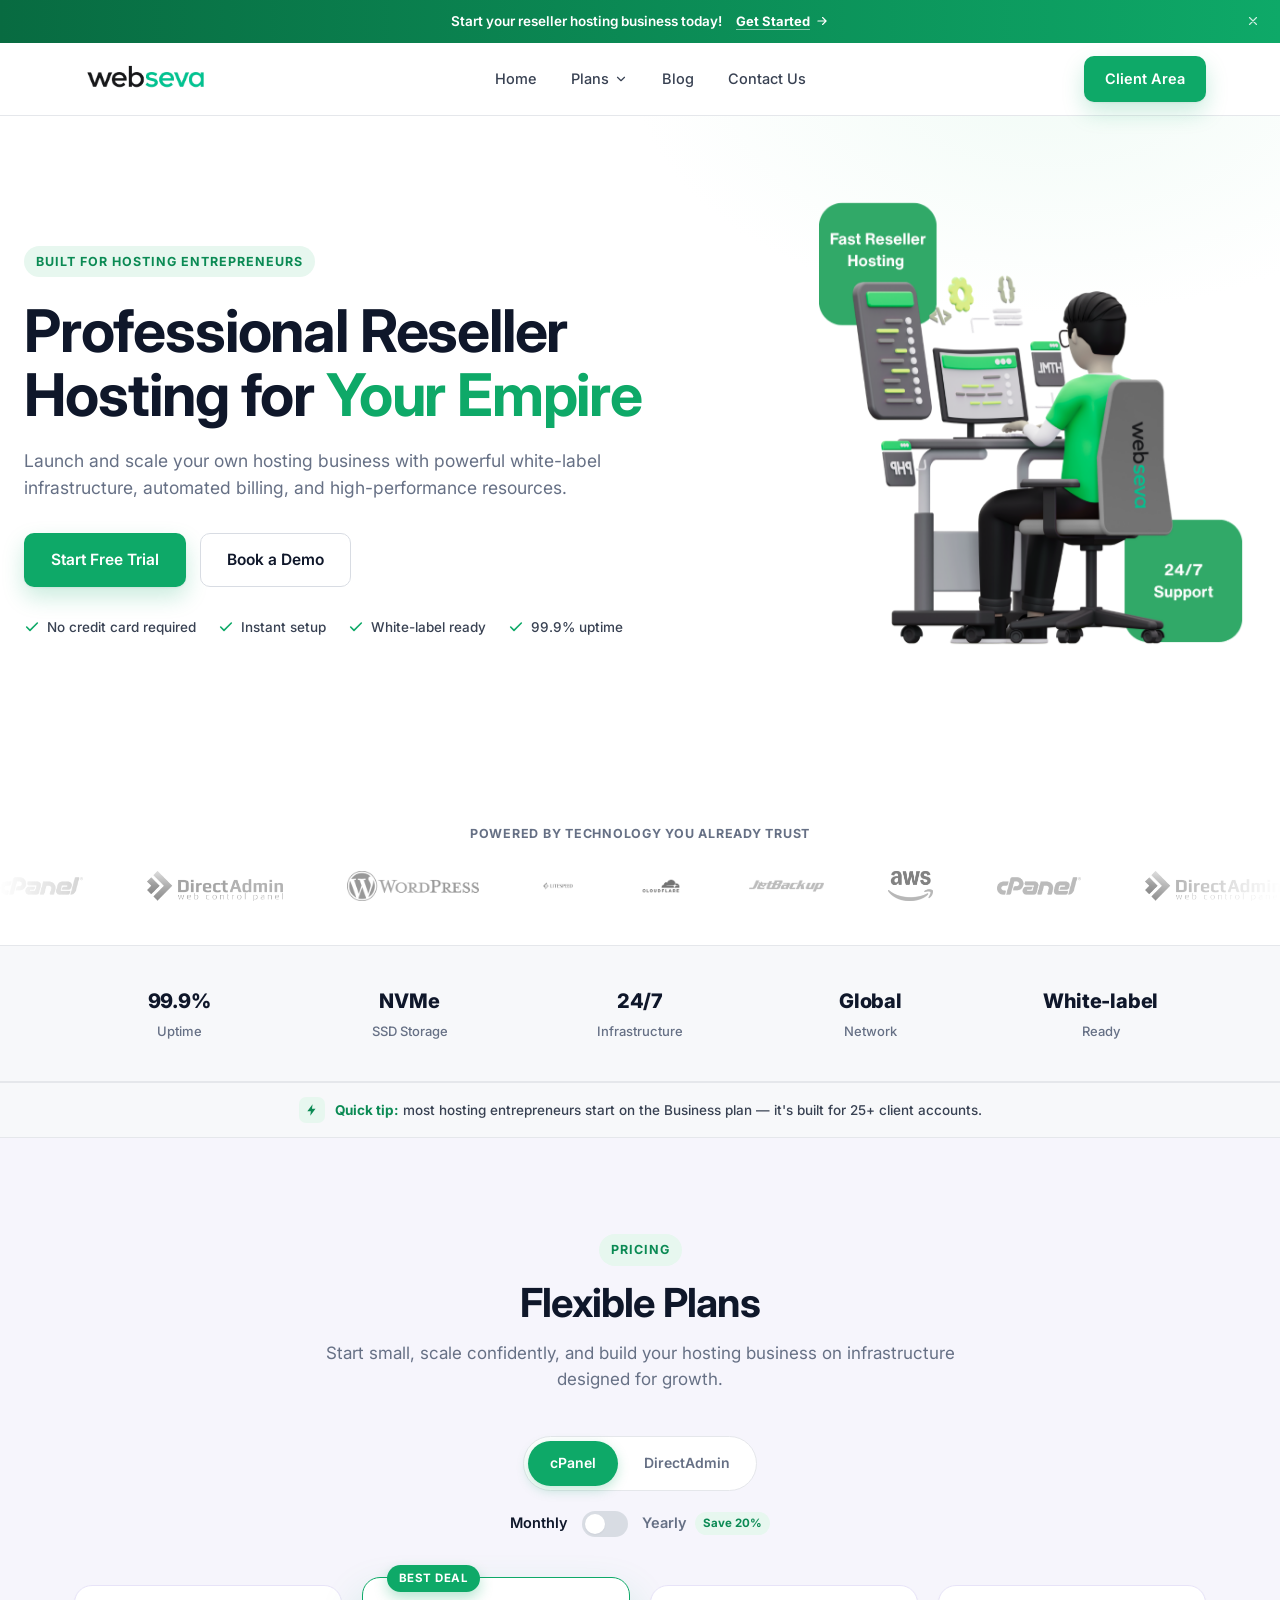
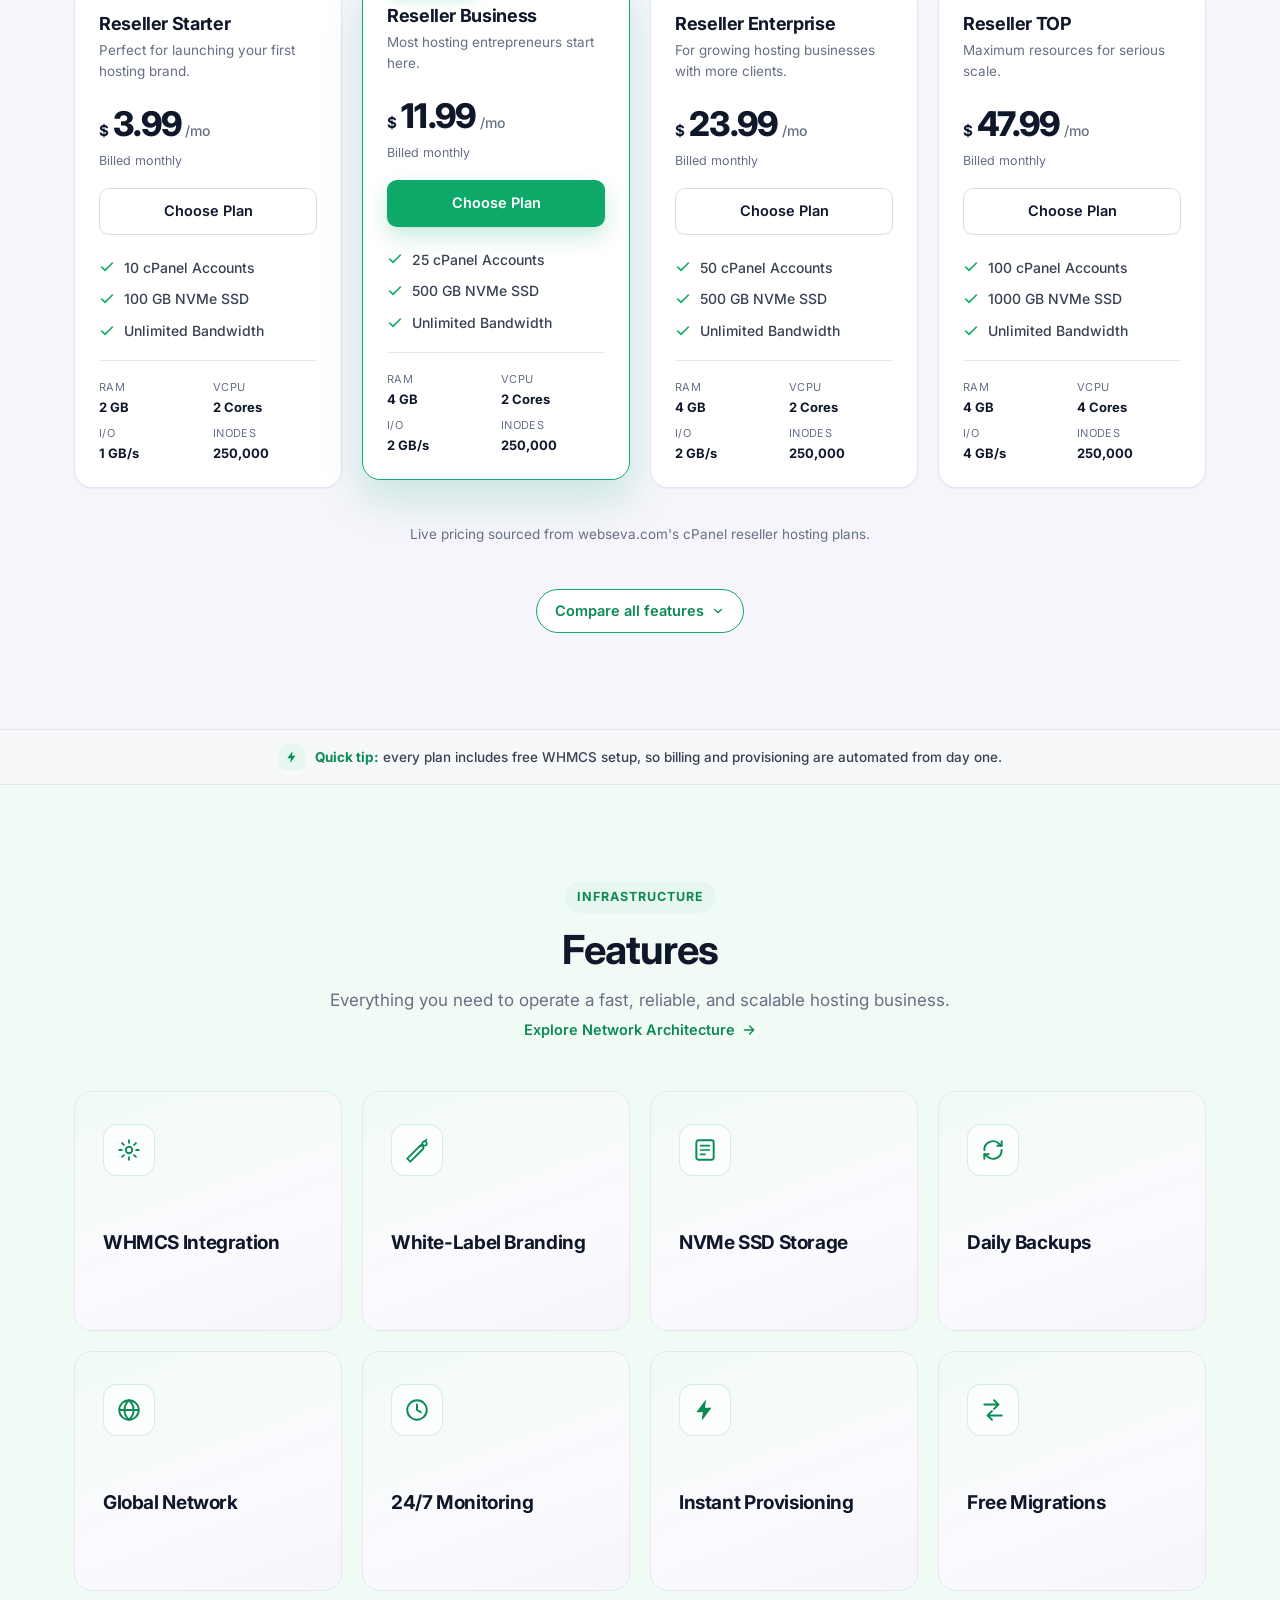
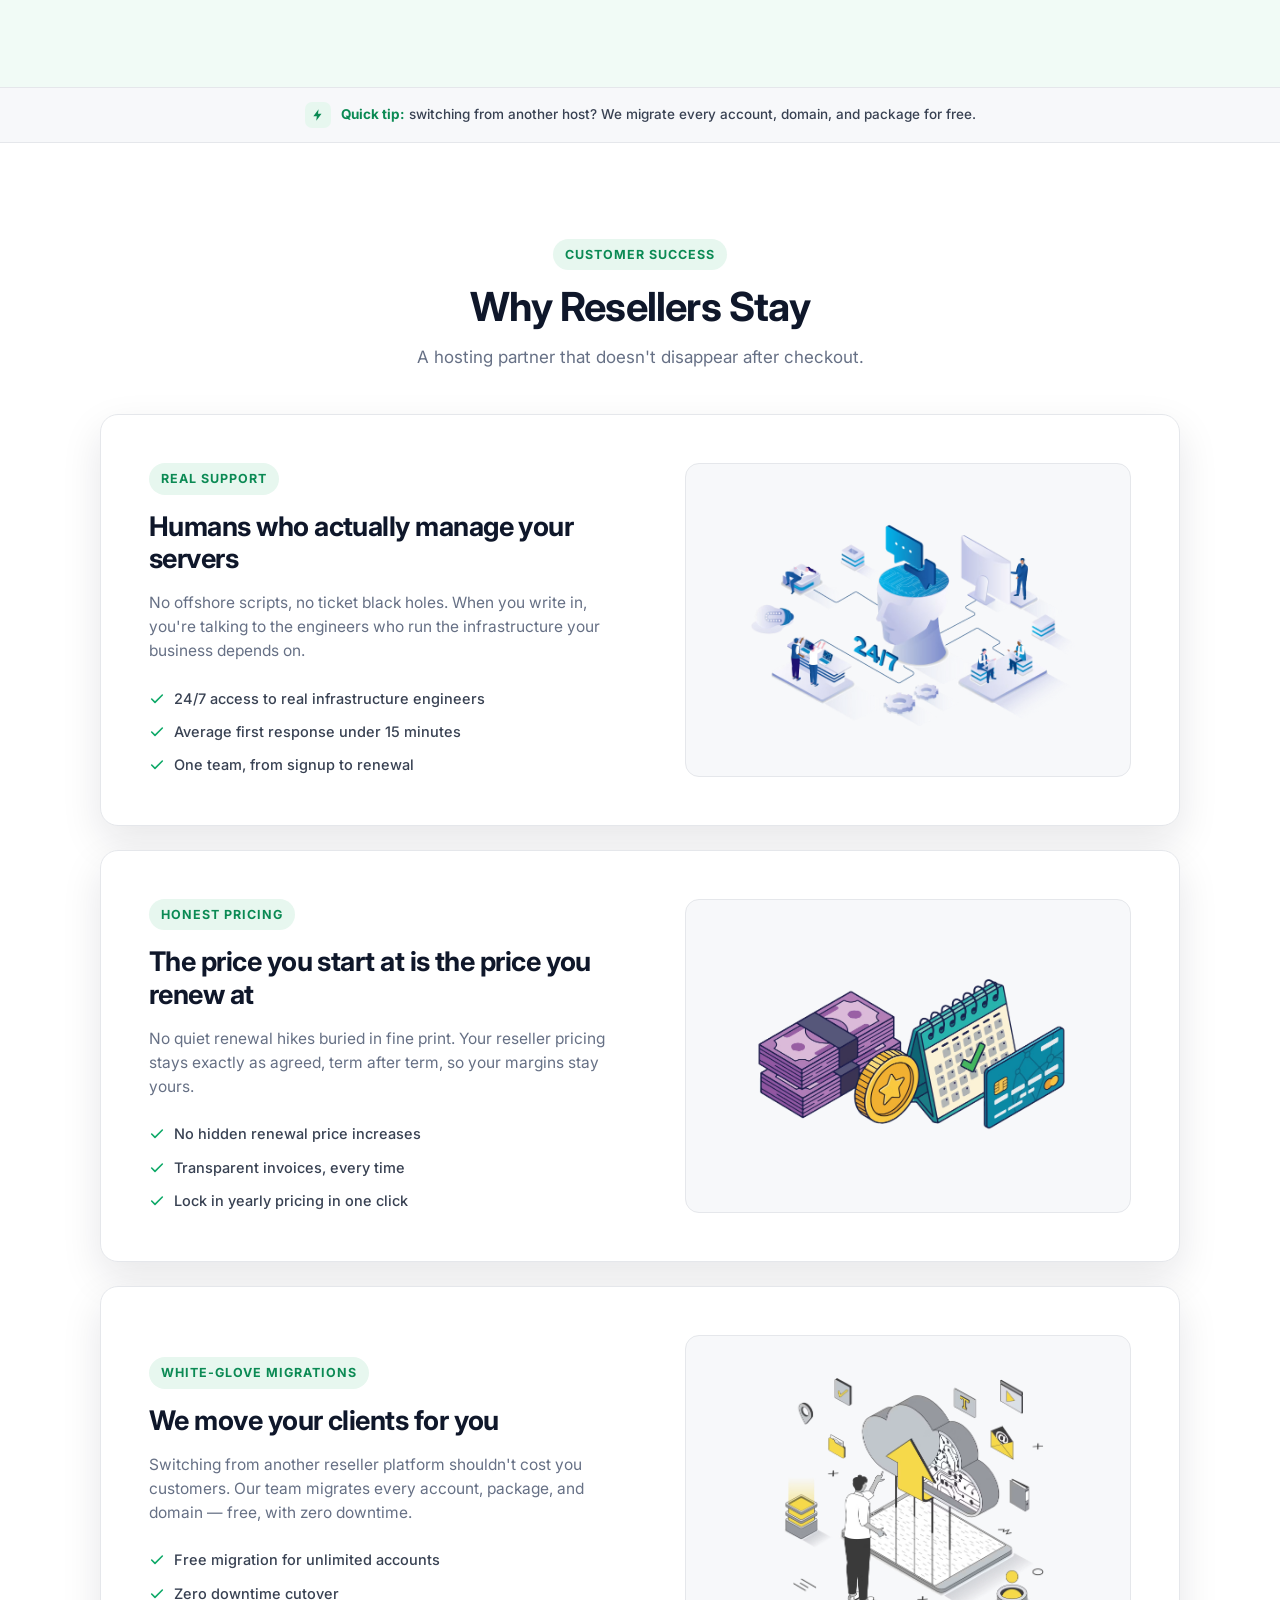
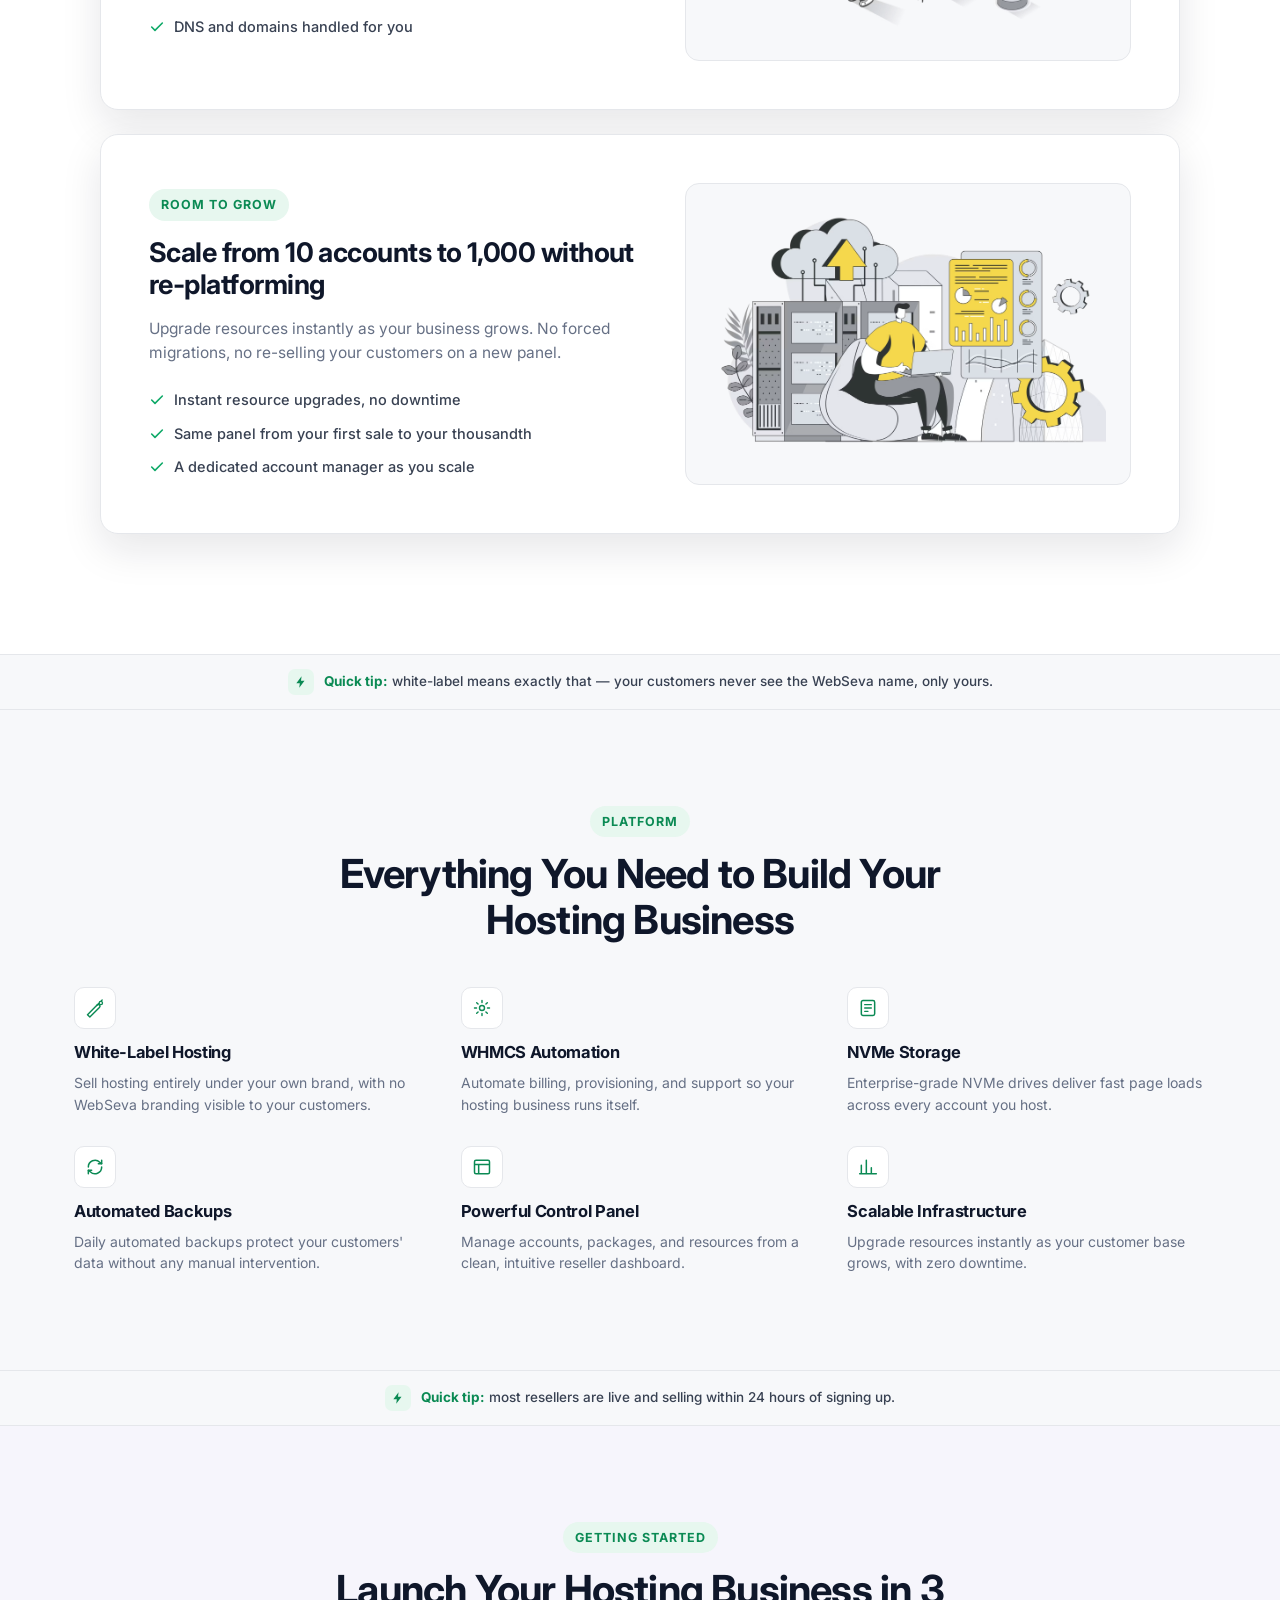
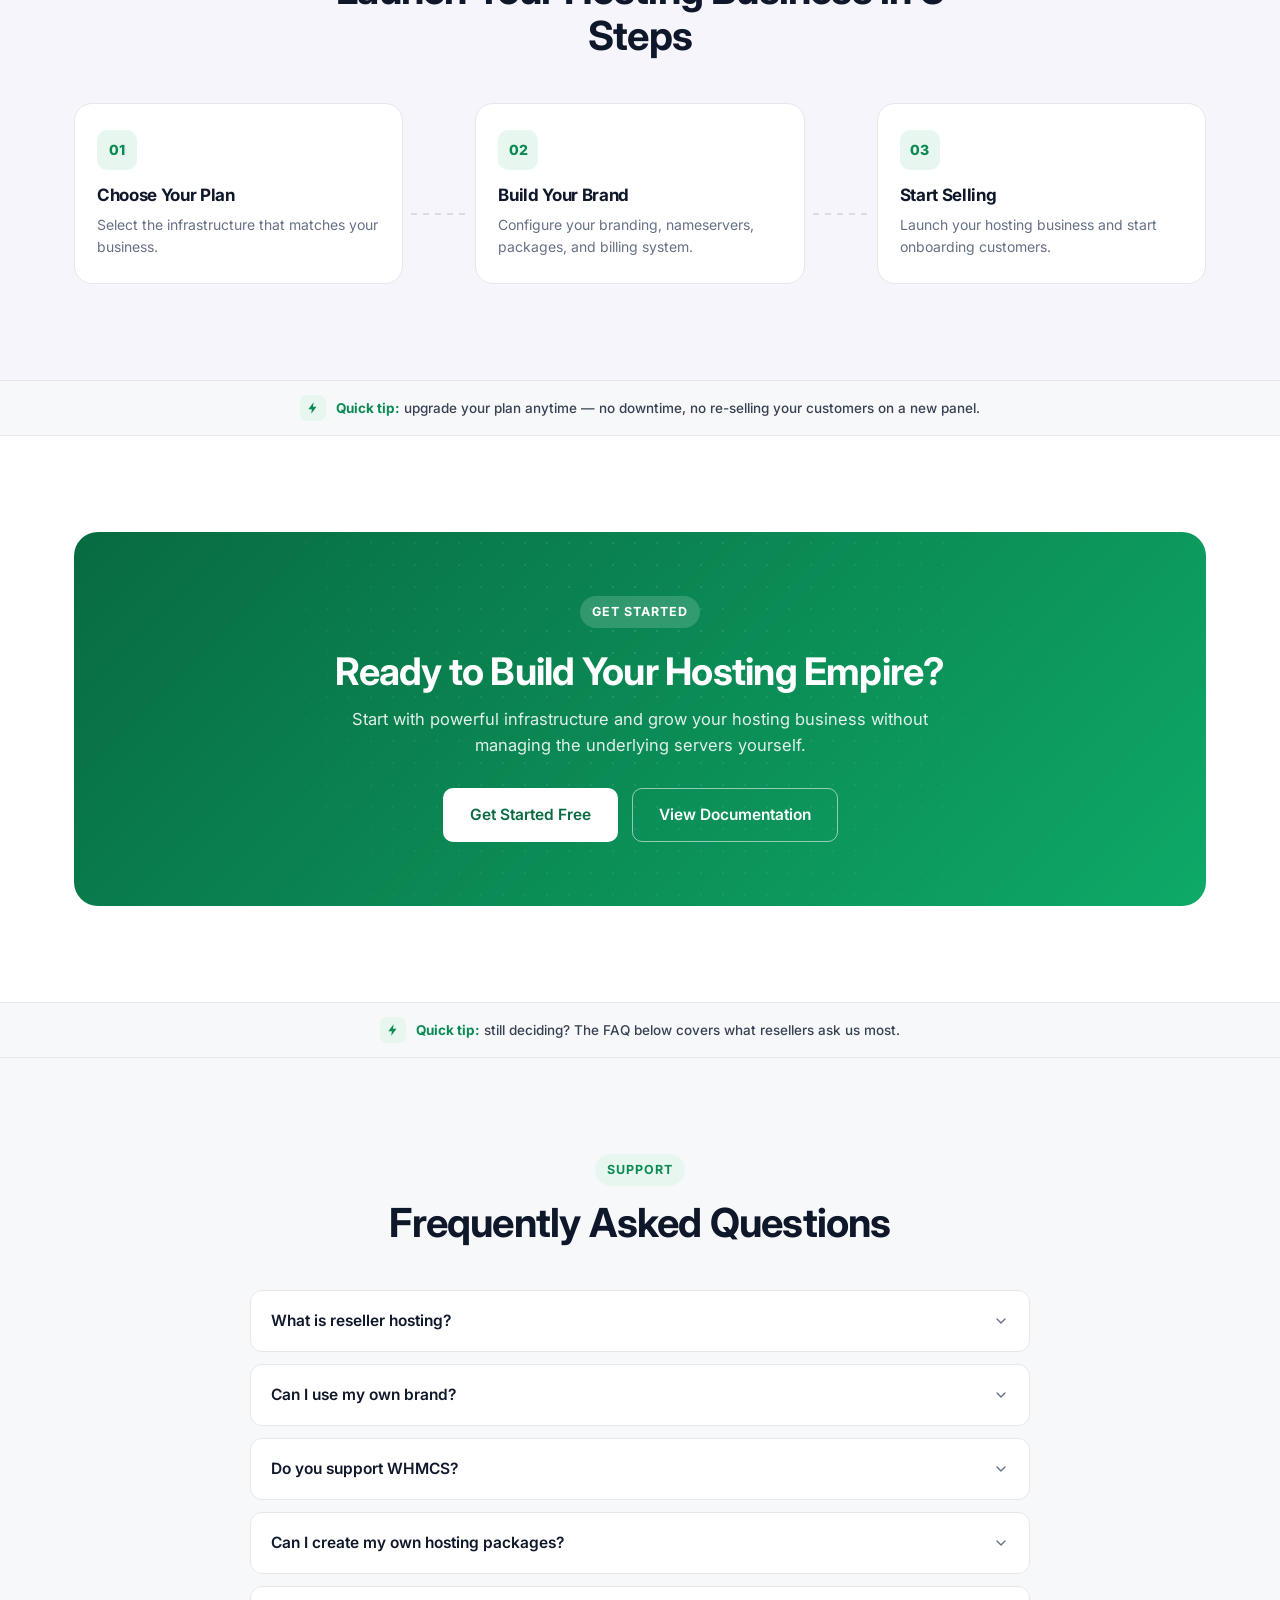
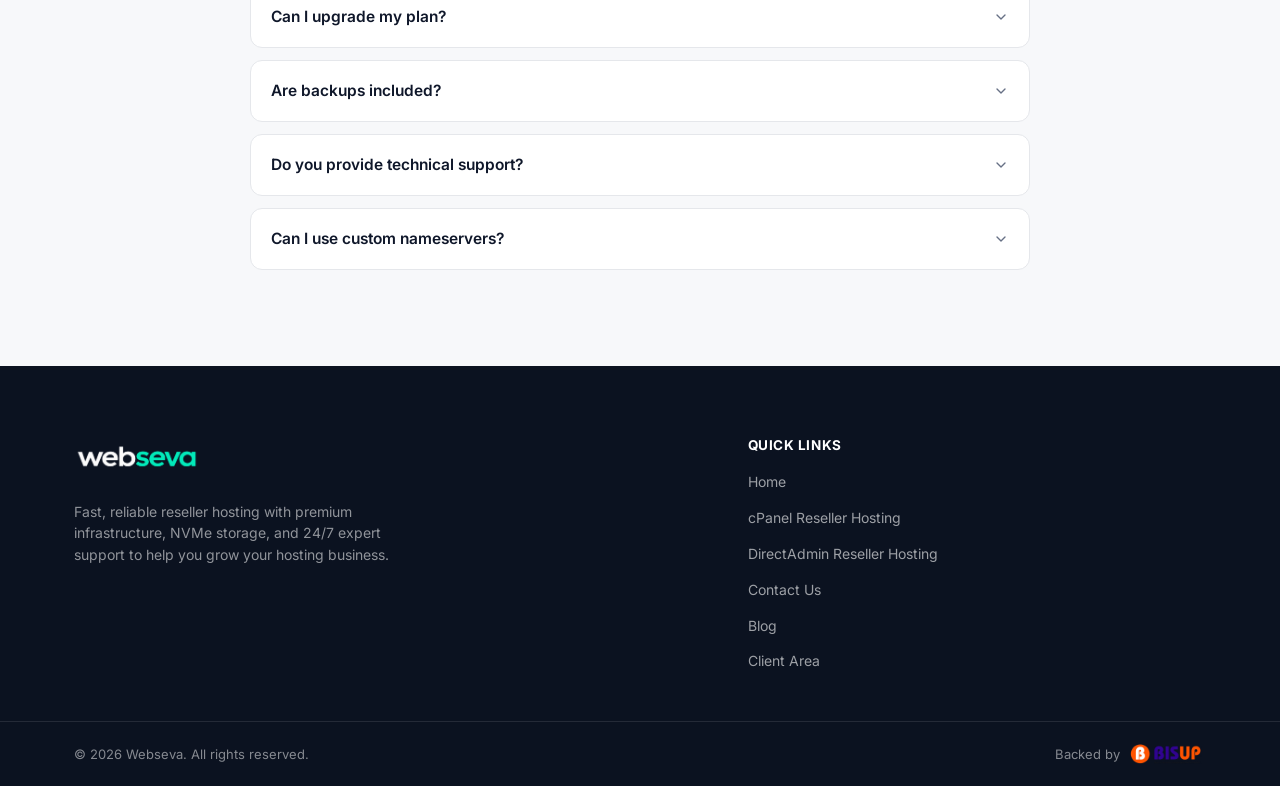
==== index.html @ aa7dc8b9 "changed footer logo" ====
<!DOCTYPE html>
<html lang="en">
<head>
<meta charset="UTF-8">
<meta name="viewport" content="width=device-width, initial-scale=1.0">
<title>WebSeva — Premium Reseller Hosting Infrastructure | White-Label &amp; WHMCS Ready</title>
<meta name="description" content="WebSeva is the infrastructure behind your hosting business. Launch white-label reseller hosting with NVMe SSD storage, WHMCS automation, cPanel accounts, and 99.9% uptime.">
<meta name="keywords" content="reseller hosting, white label reseller hosting, WHMCS reseller hosting, cPanel reseller hosting, hosting business, reseller hosting infrastructure">
<meta name="robots" content="index, follow">
<meta name="theme-color" content="#0EA968">

<!-- Open Graph -->
<meta property="og:type" content="website">
<meta property="og:site_name" content="WebSeva">
<meta property="og:title" content="WebSeva — Premium Reseller Hosting Infrastructure">
<meta property="og:description" content="Launch and scale your own hosting business with white-label infrastructure, WHMCS automation, and NVMe-powered resources.">
<meta property="og:url" content="https://webseva.com/">
<meta property="og:image" content="https://webseva.com/img/hero.png">

<link rel="icon" type="image/x-icon" href="img/favicon/favicon.ico">
<link rel="icon" type="image/png" sizes="32x32" href="img/favicon/favicon-32x32.png">
<link rel="icon" type="image/png" sizes="16x16" href="img/favicon/favicon-16x16.png">
<link rel="apple-touch-icon" href="img/favicon/apple-touch-icon.png">
<link rel="manifest" href="img/favicon/site.webmanifest">
<link rel="canonical" href="https://webseva.com/">

<link rel="preconnect" href="https://fonts.googleapis.com">
<link rel="preconnect" href="https://fonts.gstatic.com" crossorigin>
<link href="https://fonts.googleapis.com/css2?family=Inter:wght@400;500;600;700;800&display=swap" rel="stylesheet">

<link rel="stylesheet" href="css/styles.css">

<script type="application/ld+json">
{
  "@context": "https://schema.org",
  "@type": "Organization",
  "name": "WebSeva",
  "description": "WebSeva provides white-label reseller hosting infrastructure with NVMe storage, WHMCS automation, and cPanel accounts for hosting entrepreneurs.",
  "url": "/",
  "sameAs": []
}
</script>
<script type="application/ld+json">
{
  "@context": "https://schema.org",
  "@type": "FAQPage",
  "mainEntity": [
    {"@type": "Question", "name": "What is reseller hosting?", "acceptedAnswer": {"@type": "Answer", "text": "Reseller hosting lets you purchase hosting resources in bulk from WebSeva and resell them under your own brand to your own clients, without owning or managing physical servers."}},
    {"@type": "Question", "name": "Can I use my own brand?", "acceptedAnswer": {"@type": "Answer", "text": "Yes. WebSeva is fully white-label — your customers only ever see your brand, your domain, your nameservers, and your support channels."}},
    {"@type": "Question", "name": "Do you support WHMCS?", "acceptedAnswer": {"@type": "Answer", "text": "Yes. WebSeva integrates natively with WHMCS for automated billing, provisioning, and customer account management."}},
    {"@type": "Question", "name": "Can I create my own hosting packages?", "acceptedAnswer": {"@type": "Answer", "text": "Absolutely. You can define your own hosting packages, pricing tiers, and resource limits within your allocated reseller resources."}},
    {"@type": "Question", "name": "Can I upgrade my plan?", "acceptedAnswer": {"@type": "Answer", "text": "Yes, you can upgrade your plan at any time as your hosting business grows, with resources scaled instantly and no downtime."}},
    {"@type": "Question", "name": "Are backups included?", "acceptedAnswer": {"@type": "Answer", "text": "Yes, automated daily backups are included on every reseller plan to help protect your customers' data."}},
    {"@type": "Question", "name": "Do you provide technical support?", "acceptedAnswer": {"@type": "Answer", "text": "Yes, our infrastructure team provides 24/7 technical support so you can focus on growing your hosting business."}},
    {"@type": "Question", "name": "Can I use custom nameservers?", "acceptedAnswer": {"@type": "Answer", "text": "Yes, you can configure fully branded custom nameservers, such as ns1.yourbrand.com, for a completely white-label experience."}}
  ]
}
</script>
</head>
<body>

<!-- ================= ICON SPRITE ================= -->
<svg xmlns="http://www.w3.org/2000/svg" style="display:none">
<symbol id="icon-check" viewBox="0 0 24 24"><path d="M20 6 9 17l-5-5" fill="none" stroke="currentColor" stroke-width="2.4" stroke-linecap="round" stroke-linejoin="round"/></symbol>
<symbol id="icon-menu" viewBox="0 0 24 24"><path d="M3 6h18M3 12h18M3 18h18" fill="none" stroke="currentColor" stroke-width="2" stroke-linecap="round"/></symbol>
<symbol id="icon-close" viewBox="0 0 24 24"><path d="M6 6l12 12M18 6 6 18" fill="none" stroke="currentColor" stroke-width="2" stroke-linecap="round"/></symbol>
<symbol id="icon-chevron-down" viewBox="0 0 24 24"><path d="m6 9 6 6 6-6" fill="none" stroke="currentColor" stroke-width="2" stroke-linecap="round" stroke-linejoin="round"/></symbol>
<symbol id="icon-arrow-right" viewBox="0 0 24 24"><path d="M5 12h14M13 6l6 6-6 6" fill="none" stroke="currentColor" stroke-width="2" stroke-linecap="round" stroke-linejoin="round"/></symbol>
<symbol id="icon-server" viewBox="0 0 24 24"><rect x="3" y="4" width="18" height="7" rx="1.6" fill="none" stroke="currentColor" stroke-width="1.8"/><rect x="3" y="13" width="18" height="7" rx="1.6" fill="none" stroke="currentColor" stroke-width="1.8"/><circle cx="7" cy="7.5" r="1" fill="currentColor"/><circle cx="7" cy="16.5" r="1" fill="currentColor"/></symbol>
<symbol id="icon-cpu" viewBox="0 0 24 24"><rect x="6" y="6" width="12" height="12" rx="1.6" fill="none" stroke="currentColor" stroke-width="1.8"/><rect x="9.5" y="9.5" width="5" height="5" fill="none" stroke="currentColor" stroke-width="1.6"/><path d="M9 2v3M15 2v3M9 19v3M15 19v3M2 9h3M2 15h3M19 9h3M19 15h3" stroke="currentColor" stroke-width="1.6" stroke-linecap="round"/></symbol>
<symbol id="icon-ram" viewBox="0 0 24 24"><rect x="3" y="8" width="18" height="8" rx="1.4" fill="none" stroke="currentColor" stroke-width="1.8"/><path d="M7 8V5M11 8V5M15 8V5M17 16v3M9 16v3M13 16v3" stroke="currentColor" stroke-width="1.6" stroke-linecap="round"/></symbol>
<symbol id="icon-nvme" viewBox="0 0 24 24"><rect x="4" y="3" width="16" height="18" rx="2" fill="none" stroke="currentColor" stroke-width="1.8"/><path d="M8 8h8M8 12h8M8 16h4" stroke="currentColor" stroke-width="1.6" stroke-linecap="round"/></symbol>
<symbol id="icon-bandwidth" viewBox="0 0 24 24"><path d="M3 12a9 9 0 0 1 18 0" fill="none" stroke="currentColor" stroke-width="1.8" stroke-linecap="round"/><path d="M12 12 8 8" stroke="currentColor" stroke-width="1.8" stroke-linecap="round"/><circle cx="12" cy="12" r="1.4" fill="currentColor"/></symbol>
<symbol id="icon-accounts" viewBox="0 0 24 24"><circle cx="9" cy="8" r="3.2" fill="none" stroke="currentColor" stroke-width="1.8"/><path d="M3 20c0-3.3 2.7-6 6-6s6 2.7 6 6" fill="none" stroke="currentColor" stroke-width="1.8" stroke-linecap="round"/><path d="M16 6.2a3.2 3.2 0 0 1 0 6.2M19.5 20c0-2.9-1.9-5.3-4.5-6" fill="none" stroke="currentColor" stroke-width="1.8" stroke-linecap="round"/></symbol>
<symbol id="icon-shield" viewBox="0 0 24 24"><path d="M12 3l7 3v6c0 4.5-3 7.8-7 9-4-1.2-7-4.5-7-9V6l7-3Z" fill="none" stroke="currentColor" stroke-width="1.8" stroke-linejoin="round"/><path d="m9 12 2 2 4-4" fill="none" stroke="currentColor" stroke-width="1.8" stroke-linecap="round" stroke-linejoin="round"/></symbol>
<symbol id="icon-globe" viewBox="0 0 24 24"><circle cx="12" cy="12" r="9" fill="none" stroke="currentColor" stroke-width="1.8"/><path d="M3 12h18M12 3c2.8 2.4 4.2 5.5 4.2 9s-1.4 6.6-4.2 9c-2.8-2.4-4.2-5.5-4.2-9S9.2 5.4 12 3Z" fill="none" stroke="currentColor" stroke-width="1.8"/></symbol>
<symbol id="icon-clock" viewBox="0 0 24 24"><circle cx="12" cy="12" r="9" fill="none" stroke="currentColor" stroke-width="1.8"/><path d="M12 7v5l3.5 2" fill="none" stroke="currentColor" stroke-width="1.8" stroke-linecap="round" stroke-linejoin="round"/></symbol>
<symbol id="icon-whitelabel" viewBox="0 0 24 24"><path d="M3 20 14.5 8.5a2 2 0 0 1 2.8 0l0 0a2 2 0 0 1 0 2.8L5.8 22.8 3 20Z" fill="none" stroke="currentColor" stroke-width="1.7" stroke-linejoin="round"/><path d="M14 9 17 6M19 4l1.6-1.6M19 4a2 2 0 1 1-2 2 2 2 0 0 1 2-2Z" fill="none" stroke="currentColor" stroke-width="1.6" stroke-linecap="round" stroke-linejoin="round"/></symbol>
<symbol id="icon-whmcs" viewBox="0 0 24 24"><circle cx="12" cy="12" r="3" fill="none" stroke="currentColor" stroke-width="1.7"/><path d="M12 3v2.4M12 18.6V21M21 12h-2.4M5.4 12H3M18.4 5.6l-1.7 1.7M7.3 16.7l-1.7 1.7M18.4 18.4l-1.7-1.7M7.3 7.3 5.6 5.6" stroke="currentColor" stroke-width="1.7" stroke-linecap="round"/></symbol>
<symbol id="icon-backup" viewBox="0 0 24 24"><path d="M4 12a8 8 0 0 1 13.7-5.7L20 8" fill="none" stroke="currentColor" stroke-width="1.8" stroke-linecap="round"/><path d="M20 4v4h-4" fill="none" stroke="currentColor" stroke-width="1.8" stroke-linecap="round" stroke-linejoin="round"/><path d="M20 12a8 8 0 0 1-13.7 5.7L4 16" fill="none" stroke="currentColor" stroke-width="1.8" stroke-linecap="round"/><path d="M4 20v-4h4" fill="none" stroke="currentColor" stroke-width="1.8" stroke-linecap="round" stroke-linejoin="round"/></symbol>
<symbol id="icon-panel" viewBox="0 0 24 24"><rect x="3" y="4" width="18" height="16" rx="1.8" fill="none" stroke="currentColor" stroke-width="1.8"/><path d="M3 9h18M8 9v11" stroke="currentColor" stroke-width="1.8"/></symbol>
<symbol id="icon-scale" viewBox="0 0 24 24"><path d="M4 20V10M10 20V4M16 20v-7M22 20H2" fill="none" stroke="currentColor" stroke-width="1.8" stroke-linecap="round" stroke-linejoin="round"/></symbol>
<symbol id="icon-star" viewBox="0 0 24 24"><path d="m12 2 2.9 6.3 6.9.8-5.1 4.8 1.4 6.9L12 17.6l-6.1 3.2 1.4-6.9L2.2 9l6.9-.8L12 2Z" fill="currentColor"/></symbol>
<symbol id="icon-twitter" viewBox="0 0 24 24"><path d="M20 5.9c-.7.3-1.4.5-2.2.6a3.8 3.8 0 0 0 1.7-2.1c-.8.5-1.6.8-2.5 1a3.8 3.8 0 0 0-6.5 3.5A10.8 10.8 0 0 1 3 4.9a3.9 3.9 0 0 0 1.2 5.2c-.6 0-1.2-.2-1.7-.5v.1a3.9 3.9 0 0 0 3.1 3.8 3.9 3.9 0 0 1-1.7.1 3.9 3.9 0 0 0 3.6 2.7A7.7 7.7 0 0 1 2 17.7a10.9 10.9 0 0 0 5.9 1.7c7 0 10.9-5.9 10.9-11v-.5c.8-.5 1.4-1.2 1.9-2Z" fill="currentColor"/></symbol>
<symbol id="icon-github" viewBox="0 0 24 24"><path d="M12 2a10 10 0 0 0-3.2 19.5c.5.1.7-.2.7-.5v-1.8c-2.8.6-3.4-1.3-3.4-1.3-.4-1.2-1-1.5-1-1.5-.9-.6.1-.6.1-.6 1 .1 1.5 1 1.5 1 .9 1.5 2.3 1.1 2.9.8.1-.7.3-1.1.6-1.3-2.2-.3-4.6-1.1-4.6-5 0-1.1.4-2 1-2.7-.1-.3-.5-1.3.1-2.6 0 0 .8-.3 2.7 1a9.4 9.4 0 0 1 5 0c1.9-1.3 2.7-1 2.7-1 .6 1.3.2 2.3.1 2.6.6.7 1 1.6 1 2.7 0 3.9-2.4 4.7-4.6 5 .3.3.6.9.6 1.8v2.6c0 .3.2.6.7.5A10 10 0 0 0 12 2Z" fill="currentColor"/></symbol>
<symbol id="icon-linkedin" viewBox="0 0 24 24"><path d="M4.5 3.5a2 2 0 1 0 0 4 2 2 0 0 0 0-4ZM3 9.5h3v11H3v-11ZM10 9.5h2.9v1.5h.04c.4-.8 1.5-1.7 3-1.7 3.2 0 3.8 2.1 3.8 4.9v6.3h-3v-5.6c0-1.3 0-3-1.8-3s-2.1 1.4-2.1 2.9v5.7H10v-11Z" fill="currentColor"/></symbol>
<symbol id="icon-mail" viewBox="0 0 24 24"><rect x="3" y="5" width="18" height="14" rx="2" fill="none" stroke="currentColor" stroke-width="1.7"/><path d="m4 7 8 6 8-6" fill="none" stroke="currentColor" stroke-width="1.7" stroke-linecap="round" stroke-linejoin="round"/></symbol>
<symbol id="icon-bolt" viewBox="0 0 24 24"><path d="M13 2 4 14h6l-1 8 9-12h-6l1-8Z" fill="currentColor"/></symbol>
<symbol id="icon-transfer" viewBox="0 0 24 24"><path d="M4 7h13M13 3l4 4-4 4" fill="none" stroke="currentColor" stroke-width="1.8" stroke-linecap="round" stroke-linejoin="round"/><path d="M20 17H7M11 21l-4-4 4-4" fill="none" stroke="currentColor" stroke-width="1.8" stroke-linecap="round" stroke-linejoin="round"/></symbol>
</svg>

<div class="site-top" id="siteTop">

<!-- ================= PROMO BANNER ================= -->
<div class="promo-banner" id="promoBanner">
  <div class="container promo-banner-inner">
    <p>Start your reseller hosting business today!</p>
    <a href="#pricing" class="promo-banner-cta">Get Started <svg width="14" height="14"><use href="#icon-arrow-right"/></svg></a>
  </div>
  <button class="promo-banner-close" id="promoBannerClose" aria-label="Dismiss banner">
    <svg width="14" height="14"><use href="#icon-close"/></svg>
  </button>
</div>

<!-- ================= HEADER ================= -->
<header class="site-header" id="siteHeader">
  <div class="container header-inner">
    <a href="#hero" class="logo" aria-label="WebSeva home">
      <img src="img/logo.png" alt="WebSeva" class="logo-img">
    </a>

    <nav class="main-nav" id="mainNav" aria-label="Primary">
      <ul>
        <li><a class="nav-link" href="#hero">Home</a></li>
        <li class="has-dropdown">
          <button class="nav-link dropdown-toggle" aria-expanded="false" aria-haspopup="true">
            Plans <svg class="chev" width="14" height="14"><use href="#icon-chevron-down"/></svg>
          </button>
          <div class="dropdown-menu">
            <a href="directadmin-reseller-hosting.html">
              <svg width="18" height="18"><use href="#icon-panel"/></svg>
              <span><strong>DirectAdmin Reseller Hosting</strong><small>Affordable &amp; easy to manage</small></span>
            </a>
            <a href="cpanel-reseller-hosting.html">
              <svg width="18" height="18"><use href="#icon-server"/></svg>
              <span><strong>cPanel Reseller Hosting</strong><small>The industry-standard panel</small></span>
            </a>
          </div>
        </li>
        <li><a class="nav-link" href="#blog">Blog</a></li>
        <li><a class="nav-link" href="mailto:contact@webseva.com">Contact Us</a></li>
      </ul>
    </nav>

    <div class="header-actions">
      <a href="https://my.bisup.com" class="btn btn-primary">Client Area</a>
      <button class="nav-toggle" id="navToggle" aria-label="Open menu" aria-expanded="false" aria-controls="mobileDrawer">
        <svg width="22" height="22"><use href="#icon-menu"/></svg>
      </button>
    </div>
  </div>

</header>

</div>

<!-- Mobile drawer: kept as a direct child of body (not inside .site-header) because .site-header has
     backdrop-filter, which creates a new containing block for position:fixed descendants. Nesting the
     drawer inside it made the drawer fix itself relative to the header instead of the viewport, so it
     didn't stay pinned full-screen while the page scrolled. -->
<div class="mobile-drawer" id="mobileDrawer">
  <div class="mobile-drawer-head">
    <img src="img/logo.png" alt="WebSeva" class="logo-img">
    <button class="nav-toggle" id="navClose" aria-label="Close menu">
      <svg width="22" height="22"><use href="#icon-close"/></svg>
    </button>
  </div>
  <ul class="mobile-nav-list">
    <li><a href="#hero">Home</a></li>
    <li><a href="directadmin-reseller-hosting.html">DirectAdmin Reseller Hosting</a></li>
    <li><a href="cpanel-reseller-hosting.html">cPanel Reseller Hosting</a></li>
    <li><a href="/blog">Blog</a></li>
    <li><a href="mailto:contact@webseva.com">Contact Us</a></li>
  </ul>
  <div class="mobile-drawer-actions">
    <a href="https://my.bisup.com" class="btn btn-primary btn-block">Client Area</a>
  </div>
</div>
<div class="drawer-backdrop" id="drawerBackdrop"></div>

<main id="about">

<!-- ================= HERO ================= -->
<section class="hero" id="hero">
  <div class="container hero-grid">
    <div class="hero-copy">
      <p class="eyebrow">Built for hosting entrepreneurs</p>
      <h1>Professional Reseller Hosting for <span class="text-accent">Your Empire</span></h1>
      <p class="hero-sub">Launch and scale your own hosting business with powerful white-label infrastructure, automated billing, and high-performance resources.</p>
      <div class="hero-cta">
        <a href="#pricing" class="btn btn-primary btn-lg">Start Free Trial</a>
        <a href="mailto:contact@webseva.com?subject=Demo%20Request" class="btn btn-outline btn-lg">Book a Demo</a>
      </div>
      <ul class="trust-inline">
        <li><svg width="16" height="16"><use href="#icon-check"/></svg>No credit card required</li>
        <li><svg width="16" height="16"><use href="#icon-check"/></svg>Instant setup</li>
        <li><svg width="16" height="16"><use href="#icon-check"/></svg>White-label ready</li>
        <li><svg width="16" height="16"><use href="#icon-check"/></svg>99.9% uptime</li>
      </ul>
    </div>

    <div class="hero-visual">
      <img src="img/hero.png" alt="Illustration of a hosting entrepreneur managing their reseller business, backed by WebSeva infrastructure" class="hero-visual-img">
    </div>
  </div>
</section>

<!-- ================= LOGO MARQUEE ================= -->
<section class="logo-marquee-section" aria-label="Technology we run on">
  <div class="container">
    <p class="logo-marquee-label">Powered by technology you already trust</p>
  </div>
  <div class="logo-marquee">
    <div class="logo-marquee-track">
      <div class="logo-marquee-group">
        <img src="img/cpanel.png" alt="cPanel" class="logo-marquee-img">
        <img src="img/directadmin.png" alt="DirectAdmin" class="logo-marquee-img">
        <img src="img/wordpress.png" alt="WordPress" class="logo-marquee-img">
        <img src="img/litespeed.png" alt="LiteSpeed" class="logo-marquee-img">
        <img src="img/cloudflare.png" alt="Cloudflare" class="logo-marquee-img">
        <img src="img/jetbackup.png" alt="JetBackup" class="logo-marquee-img">
        <img src="img/aws.png" alt="AWS" class="logo-marquee-img">
      </div>
      <div class="logo-marquee-group" aria-hidden="true">
        <img src="img/cpanel.png" alt="" class="logo-marquee-img">
        <img src="img/directadmin.png" alt="" class="logo-marquee-img">
        <img src="img/wordpress.png" alt="" class="logo-marquee-img">
        <img src="img/litespeed.png" alt="" class="logo-marquee-img">
        <img src="img/cloudflare.png" alt="" class="logo-marquee-img">
        <img src="img/jetbackup.png" alt="" class="logo-marquee-img">
        <img src="img/aws.png" alt="" class="logo-marquee-img">
      </div>
    </div>
  </div>
</section>

<!-- ================= TRUST STRIP ================= -->
<section class="trust-strip" aria-label="Infrastructure highlights">
  <div class="container trust-strip-inner">
    <div class="trust-item">
      <span class="trust-value">99.9%</span>
      <span class="trust-label">Uptime</span>
    </div>
    <div class="trust-item">
      <span class="trust-value">NVMe</span>
      <span class="trust-label">SSD Storage</span>
    </div>
    <div class="trust-item">
      <span class="trust-value">24/7</span>
      <span class="trust-label">Infrastructure</span>
    </div>
    <div class="trust-item">
      <span class="trust-value">Global</span>
      <span class="trust-label">Network</span>
    </div>
    <div class="trust-item">
      <span class="trust-value">White-label</span>
      <span class="trust-label">Ready</span>
    </div>
  </div>
</section>

<div class="tip-strip">
  <div class="container tip-strip-inner">
    <span class="tip-strip-icon"><svg width="14" height="14"><use href="#icon-bolt"/></svg></span>
    <p><strong>Quick tip:</strong> most hosting entrepreneurs start on the Business plan — it's built for 25+ client accounts.</p>
  </div>
</div>

<!-- ================= PRICING ================= -->
<section class="pricing" id="pricing">
  <div class="container">
    <div class="section-head">
      <span class="eyebrow">Pricing</span>
      <h2>Flexible Plans</h2>
      <p>Start small, scale confidently, and build your hosting business on infrastructure designed for growth.</p>
    </div>

    <div class="product-switch">
      <div class="product-switch-group" role="tablist" aria-label="Choose control panel">
        <button type="button" class="product-switch-btn is-active" data-product="cpanel" role="tab" aria-selected="true">cPanel</button>
        <button type="button" class="product-switch-btn" data-product="directadmin" role="tab" aria-selected="false">DirectAdmin</button>
      </div>
    </div>

    <div class="billing-switch">
      <span class="billing-label is-active" data-billing-label="monthly">Monthly</span>
      <button class="switch" id="billingSwitch" role="switch" aria-checked="false" aria-label="Toggle yearly billing">
        <span class="switch-knob"></span>
      </button>
      <span class="billing-label" data-billing-label="yearly">Yearly <em class="save-tag">Save 20%</em></span>
    </div>

    <div class="pricing-grid" id="pricingGrid">

      <article class="price-card">
        <h3 class="price-name">Reseller Starter</h3>
        <p class="price-desc">Perfect for launching your first hosting brand.</p>
        <div class="price-amount">
          <span class="price-currency">$</span>
          <span class="price-number" data-monthly="3.99">3.99</span>
          <span class="price-period">/mo</span>
        </div>
        <p class="price-billed-note" data-note>Billed monthly</p>
        <a href="https://my.bisup.com/store/reseller-hosting/reseller-50" target="_blank" rel="noopener noreferrer" class="btn btn-outline btn-block">Choose Plan</a>
        <ul class="price-features">
          <li><svg width="16" height="16"><use href="#icon-check"/></svg>10 cPanel Accounts</li>
          <li><svg width="16" height="16"><use href="#icon-check"/></svg>100 GB NVMe SSD</li>
          <li><svg width="16" height="16"><use href="#icon-check"/></svg>Unlimited Bandwidth</li>
        </ul>
        <div class="price-resources">
          <div><span>RAM</span><strong>2 GB</strong></div>
          <div><span>vCPU</span><strong>2 Cores</strong></div>
          <div><span>I/O</span><strong>1 GB/s</strong></div>
          <div><span>Inodes</span><strong>250,000</strong></div>
        </div>
      </article>

      <article class="price-card price-card--featured">
        <span class="price-badge">Best Deal</span>
        <h3 class="price-name">Reseller Business</h3>
        <p class="price-desc">Most hosting entrepreneurs start here.</p>
        <div class="price-amount">
          <span class="price-currency">$</span>
          <span class="price-number" data-monthly="11.99">11.99</span>
          <span class="price-period">/mo</span>
        </div>
        <p class="price-billed-note" data-note>Billed monthly</p>
        <a href="https://my.bisup.com/store/reseller-hosting/reseller-500" target="_blank" rel="noopener noreferrer" class="btn btn-primary btn-block">Choose Plan</a>
        <ul class="price-features">
          <li><svg width="16" height="16"><use href="#icon-check"/></svg>25 cPanel Accounts</li>
          <li><svg width="16" height="16"><use href="#icon-check"/></svg>500 GB NVMe SSD</li>
          <li><svg width="16" height="16"><use href="#icon-check"/></svg>Unlimited Bandwidth</li>
        </ul>
        <div class="price-resources">
          <div><span>RAM</span><strong>4 GB</strong></div>
          <div><span>vCPU</span><strong>2 Cores</strong></div>
          <div><span>I/O</span><strong>2 GB/s</strong></div>
          <div><span>Inodes</span><strong>250,000</strong></div>
        </div>
      </article>

      <article class="price-card">
        <h3 class="price-name">Reseller Enterprise</h3>
        <p class="price-desc">For growing hosting businesses with more clients.</p>
        <div class="price-amount">
          <span class="price-currency">$</span>
          <span class="price-number" data-monthly="23.99">23.99</span>
          <span class="price-period">/mo</span>
        </div>
        <p class="price-billed-note" data-note>Billed monthly</p>
        <a href="https://my.bisup.com/store/reseller-hosting/reseller-unlimited" target="_blank" rel="noopener noreferrer" class="btn btn-outline btn-block">Choose Plan</a>
        <ul class="price-features">
          <li><svg width="16" height="16"><use href="#icon-check"/></svg>50 cPanel Accounts</li>
          <li><svg width="16" height="16"><use href="#icon-check"/></svg>500 GB NVMe SSD</li>
          <li><svg width="16" height="16"><use href="#icon-check"/></svg>Unlimited Bandwidth</li>
        </ul>
        <div class="price-resources">
          <div><span>RAM</span><strong>4 GB</strong></div>
          <div><span>vCPU</span><strong>2 Cores</strong></div>
          <div><span>I/O</span><strong>2 GB/s</strong></div>
          <div><span>Inodes</span><strong>250,000</strong></div>
        </div>
      </article>

      <article class="price-card">
        <h3 class="price-name">Reseller TOP</h3>
        <p class="price-desc">Maximum resources for serious scale.</p>
        <div class="price-amount">
          <span class="price-currency">$</span>
          <span class="price-number" data-monthly="47.99">47.99</span>
          <span class="price-period">/mo</span>
        </div>
        <p class="price-billed-note" data-note>Billed monthly</p>
        <a href="https://my.bisup.com/store/reseller-hosting/top" target="_blank" rel="noopener noreferrer" class="btn btn-outline btn-block">Choose Plan</a>
        <ul class="price-features">
          <li><svg width="16" height="16"><use href="#icon-check"/></svg>100 cPanel Accounts</li>
          <li><svg width="16" height="16"><use href="#icon-check"/></svg>1000 GB NVMe SSD</li>
          <li><svg width="16" height="16"><use href="#icon-check"/></svg>Unlimited Bandwidth</li>
        </ul>
        <div class="price-resources">
          <div><span>RAM</span><strong>4 GB</strong></div>
          <div><span>vCPU</span><strong>4 Cores</strong></div>
          <div><span>I/O</span><strong>4 GB/s</strong></div>
          <div><span>Inodes</span><strong>250,000</strong></div>
        </div>
      </article>

    </div>

    <p class="pricing-footnote" id="pricingSource">Live pricing sourced from webseva.com's cPanel reseller hosting plans.</p>

    <details class="compare-details">
      <summary>Compare all features <svg width="14" height="14"><use href="#icon-chevron-down"/></svg></summary>
      <p class="compare-scroll-hint"><svg width="14" height="14"><use href="#icon-arrow-right"/></svg>Swipe to see the full comparison</p>
      <div class="compare-table-wrap">
        <table class="compare-table">
          <thead>
            <tr>
              <th>Feature</th>
              <th>Starter</th>
              <th>Business</th>
              <th>Enterprise</th>
              <th>TOP</th>
            </tr>
          </thead>
          <tbody>
            <tr><td>cPanel Accounts</td><td>10</td><td>25</td><td>50</td><td>100</td></tr>
            <tr><td>NVMe SSD Storage</td><td>100 GB</td><td>500 GB</td><td>500 GB</td><td>1000 GB</td></tr>
            <tr><td>Bandwidth</td><td>Unlimited</td><td>Unlimited</td><td>Unlimited</td><td>Unlimited</td></tr>
            <tr><td>RAM</td><td>2 GB</td><td>4 GB</td><td>4 GB</td><td>4 GB</td></tr>
            <tr><td>vCPU Cores</td><td>2</td><td>2</td><td>2</td><td>4</td></tr>
            <tr><td>I/O Throughput</td><td>1 GB/s</td><td>2 GB/s</td><td>2 GB/s</td><td>4 GB/s</td></tr>
            <tr><td>Inode Limit</td><td>250,000</td><td>250,000</td><td>250,000</td><td>250,000</td></tr>
            <tr><td>White-label &amp; WHMCS</td><td colspan="4">Included on every plan</td></tr>
          </tbody>
        </table>
      </div>
    </details>
  </div>
</section>

<div class="tip-strip">
  <div class="container tip-strip-inner">
    <span class="tip-strip-icon"><svg width="14" height="14"><use href="#icon-bolt"/></svg></span>
    <p><strong>Quick tip:</strong> every plan includes free WHMCS setup, so billing and provisioning are automated from day one.</p>
  </div>
</div>

<!-- ================= INFRASTRUCTURE ================= -->
<section class="infrastructure" id="infrastructure">
  <div class="container">
    <div class="section-head">
      <span class="eyebrow">Infrastructure</span>
      <h2>Features</h2>
      <p>Everything you need to operate a fast, reliable, and scalable hosting business.</p>
      <a href="#how-it-works" class="link-arrow">Explore Network Architecture <svg width="16" height="16"><use href="#icon-arrow-right"/></svg></a>
    </div>

    <div class="infra-tiles">
      <article class="infra-tile" tabindex="0">
        <div class="infra-tile-icon"><svg width="26" height="26"><use href="#icon-whmcs"/></svg></div>
        <h3>WHMCS Integration</h3>
        <p class="infra-tile-desc">Billing, provisioning, suspensions, and renewals — automated end to end, so orders go live without anyone touching a keyboard.</p>
      </article>
      <article class="infra-tile" tabindex="0">
        <div class="infra-tile-icon"><svg width="26" height="26"><use href="#icon-whitelabel"/></svg></div>
        <h3>White-Label Branding</h3>
        <p class="infra-tile-desc">Custom nameservers, a customer-facing panel, and zero WebSeva branding anywhere your clients look.</p>
      </article>
      <article class="infra-tile" tabindex="0">
        <div class="infra-tile-icon"><svg width="26" height="26"><use href="#icon-nvme"/></svg></div>
        <h3>NVMe SSD Storage</h3>
        <p class="infra-tile-desc">Every account runs on enterprise NVMe drives, not spinning disks — so customer sites stay fast under real traffic.</p>
      </article>
      <article class="infra-tile" tabindex="0">
        <div class="infra-tile-icon"><svg width="26" height="26"><use href="#icon-backup"/></svg></div>
        <h3>Daily Backups</h3>
        <p class="infra-tile-desc">Automated daily snapshots run quietly in the background, so you're always close to a clean restore point.</p>
      </article>
      <article class="infra-tile" tabindex="0">
        <div class="infra-tile-icon"><svg width="26" height="26"><use href="#icon-globe"/></svg></div>
        <h3>Global Network</h3>
        <p class="infra-tile-desc">Points of presence chosen for low latency, so customer sites load fast wherever their visitors are.</p>
      </article>
      <article class="infra-tile" tabindex="0">
        <div class="infra-tile-icon"><svg width="26" height="26"><use href="#icon-clock"/></svg></div>
        <h3>24/7 Monitoring</h3>
        <p class="infra-tile-desc">Every server is watched around the clock, with issues caught and fixed before your customers notice.</p>
      </article>
      <article class="infra-tile" tabindex="0">
        <div class="infra-tile-icon"><svg width="26" height="26"><use href="#icon-bolt"/></svg></div>
        <h3>Instant Provisioning</h3>
        <p class="infra-tile-desc">New orders go from checkout to a live cPanel account in seconds, with zero manual setup.</p>
      </article>
      <article class="infra-tile" tabindex="0">
        <div class="infra-tile-icon"><svg width="26" height="26"><use href="#icon-transfer"/></svg></div>
        <h3>Free Migrations</h3>
        <p class="infra-tile-desc">Bring your existing clients over from another host — our team moves every account for you, at no cost.</p>
      </article>
    </div>
  </div>
</section>

<div class="tip-strip">
  <div class="container tip-strip-inner">
    <span class="tip-strip-icon"><svg width="14" height="14"><use href="#icon-bolt"/></svg></span>
    <p><strong>Quick tip:</strong> switching from another host? We migrate every account, domain, and package for free.</p>
  </div>
</div>

<!-- ================= WHY RESELLERS STAY ================= -->
<section class="stay" id="why-resellers-stay">
  <div class="container">
    <div class="section-head">
      <span class="eyebrow">Customer success</span>
      <h2>Why Resellers Stay</h2>
      <p>A hosting partner that doesn't disappear after checkout.</p>
    </div>

    <div class="stack-wrap">

      <article class="stack-card" style="--i:0">
        <div class="stack-copy">
          <span class="eyebrow">Real support</span>
          <h3>Humans who actually manage your servers</h3>
          <p>No offshore scripts, no ticket black holes. When you write in, you're talking to the engineers who run the infrastructure your business depends on.</p>
          <ul class="stack-list">
            <li><svg width="16" height="16"><use href="#icon-check"/></svg>24/7 access to real infrastructure engineers</li>
            <li><svg width="16" height="16"><use href="#icon-check"/></svg>Average first response under 15 minutes</li>
            <li><svg width="16" height="16"><use href="#icon-check"/></svg>One team, from signup to renewal</li>
          </ul>
        </div>
        <div class="stack-visual">
          <img src="img/card4.png" alt="Illustration of a 24/7 support team helping a reseller's customer" class="stack-visual-img">
        </div>
      </article>

      <article class="stack-card" style="--i:1">
        <div class="stack-copy">
          <span class="eyebrow">Honest pricing</span>
          <h3>The price you start at is the price you renew at</h3>
          <p>No quiet renewal hikes buried in fine print. Your reseller pricing stays exactly as agreed, term after term, so your margins stay yours.</p>
          <ul class="stack-list">
            <li><svg width="16" height="16"><use href="#icon-check"/></svg>No hidden renewal price increases</li>
            <li><svg width="16" height="16"><use href="#icon-check"/></svg>Transparent invoices, every time</li>
            <li><svg width="16" height="16"><use href="#icon-check"/></svg>Lock in yearly pricing in one click</li>
          </ul>
        </div>
        <div class="stack-visual">
          <img src="img/card1.png" alt="Illustration of cash, a coin, a billing calendar, and a payment card representing predictable pricing" class="stack-visual-img">
        </div>
      </article>

      <article class="stack-card" style="--i:2">
        <div class="stack-copy">
          <span class="eyebrow">White-glove migrations</span>
          <h3>We move your clients for you</h3>
          <p>Switching from another reseller platform shouldn't cost you customers. Our team migrates every account, package, and domain — free, with zero downtime.</p>
          <ul class="stack-list">
            <li><svg width="16" height="16"><use href="#icon-check"/></svg>Free migration for unlimited accounts</li>
            <li><svg width="16" height="16"><use href="#icon-check"/></svg>Zero downtime cutover</li>
            <li><svg width="16" height="16"><use href="#icon-check"/></svg>DNS and domains handled for you</li>
          </ul>
        </div>
        <div class="stack-visual">
          <img src="img/card3.png" alt="Illustration of a person uploading accounts and files to the cloud during a migration" class="stack-visual-img">
        </div>
      </article>

      <article class="stack-card" style="--i:3">
        <div class="stack-copy">
          <span class="eyebrow">Room to grow</span>
          <h3>Scale from 10 accounts to 1,000 without re-platforming</h3>
          <p>Upgrade resources instantly as your business grows. No forced migrations, no re-selling your customers on a new panel.</p>
          <ul class="stack-list">
            <li><svg width="16" height="16"><use href="#icon-check"/></svg>Instant resource upgrades, no downtime</li>
            <li><svg width="16" height="16"><use href="#icon-check"/></svg>Same panel from your first sale to your thousandth</li>
            <li><svg width="16" height="16"><use href="#icon-check"/></svg>A dedicated account manager as you scale</li>
          </ul>
        </div>
        <div class="stack-visual">
          <img src="img/card2.png" alt="Illustration of server racks, cloud sync, and an analytics dashboard representing scalable infrastructure" class="stack-visual-img">
        </div>
      </article>

    </div>
  </div>
</section>

<div class="tip-strip">
  <div class="container tip-strip-inner">
    <span class="tip-strip-icon"><svg width="14" height="14"><use href="#icon-bolt"/></svg></span>
    <p><strong>Quick tip:</strong> white-label means exactly that — your customers never see the WebSeva name, only yours.</p>
  </div>
</div>

<!-- ================= FEATURE GRID ================= -->
<section class="features">
  <div class="container">
    <div class="section-head">
      <span class="eyebrow">Platform</span>
      <h2>Everything You Need to Build Your Hosting Business</h2>
    </div>
    <div class="feature-grid">
      <div class="feature-item">
        <div class="feature-icon"><svg width="20" height="20"><use href="#icon-whitelabel"/></svg></div>
        <h3>White-Label Hosting</h3>
        <p>Sell hosting entirely under your own brand, with no WebSeva branding visible to your customers.</p>
      </div>
      <div class="feature-item">
        <div class="feature-icon"><svg width="20" height="20"><use href="#icon-whmcs"/></svg></div>
        <h3>WHMCS Automation</h3>
        <p>Automate billing, provisioning, and support so your hosting business runs itself.</p>
      </div>
      <div class="feature-item">
        <div class="feature-icon"><svg width="20" height="20"><use href="#icon-nvme"/></svg></div>
        <h3>NVMe Storage</h3>
        <p>Enterprise-grade NVMe drives deliver fast page loads across every account you host.</p>
      </div>
      <div class="feature-item">
        <div class="feature-icon"><svg width="20" height="20"><use href="#icon-backup"/></svg></div>
        <h3>Automated Backups</h3>
        <p>Daily automated backups protect your customers' data without any manual intervention.</p>
      </div>
      <div class="feature-item">
        <div class="feature-icon"><svg width="20" height="20"><use href="#icon-panel"/></svg></div>
        <h3>Powerful Control Panel</h3>
        <p>Manage accounts, packages, and resources from a clean, intuitive reseller dashboard.</p>
      </div>
      <div class="feature-item">
        <div class="feature-icon"><svg width="20" height="20"><use href="#icon-scale"/></svg></div>
        <h3>Scalable Infrastructure</h3>
        <p>Upgrade resources instantly as your customer base grows, with zero downtime.</p>
      </div>
    </div>
  </div>
</section>

<div class="tip-strip">
  <div class="container tip-strip-inner">
    <span class="tip-strip-icon"><svg width="14" height="14"><use href="#icon-bolt"/></svg></span>
    <p><strong>Quick tip:</strong> most resellers are live and selling within 24 hours of signing up.</p>
  </div>
</div>

<!-- ================= HOW IT WORKS ================= -->
<section class="how-it-works" id="how-it-works">
  <div class="container">
    <div class="section-head">
      <span class="eyebrow">Getting started</span>
      <h2>Launch Your Hosting Business in 3 Steps</h2>
    </div>
    <div class="steps">
      <div class="step">
        <div class="step-num">01</div>
        <h3>Choose Your Plan</h3>
        <p>Select the infrastructure that matches your business.</p>
      </div>
      <div class="step-connector" aria-hidden="true"></div>
      <div class="step">
        <div class="step-num">02</div>
        <h3>Build Your Brand</h3>
        <p>Configure your branding, nameservers, packages, and billing system.</p>
      </div>
      <div class="step-connector" aria-hidden="true"></div>
      <div class="step">
        <div class="step-num">03</div>
        <h3>Start Selling</h3>
        <p>Launch your hosting business and start onboarding customers.</p>
      </div>
    </div>
  </div>
</section>

<div class="tip-strip">
  <div class="container tip-strip-inner">
    <span class="tip-strip-icon"><svg width="14" height="14"><use href="#icon-bolt"/></svg></span>
    <p><strong>Quick tip:</strong> upgrade your plan anytime — no downtime, no re-selling your customers on a new panel.</p>
  </div>
</div>

<!-- ================= CTA ================= -->
<section class="cta-section">
  <div class="container">
    <div class="cta-box">
      <div class="cta-pattern" aria-hidden="true"></div>
      <div class="cta-content">
        <span class="eyebrow">Get started</span>
        <h2>Ready to Build Your Hosting Empire?</h2>
        <p>Start with powerful infrastructure and grow your hosting business without managing the underlying servers yourself.</p>
        <div class="cta-actions">
          <a href="#pricing" class="btn btn-white btn-lg">Get Started Free</a>
          <a href="#docs" class="btn btn-outline-white btn-lg">View Documentation</a>
        </div>
      </div>
    </div>
  </div>
</section>

<div class="tip-strip">
  <div class="container tip-strip-inner">
    <span class="tip-strip-icon"><svg width="14" height="14"><use href="#icon-bolt"/></svg></span>
    <p><strong>Quick tip:</strong> still deciding? The FAQ below covers what resellers ask us most.</p>
  </div>
</div>

<!-- ================= FAQ ================= -->
<section class="faq" id="faq">
  <div class="container">
    <div class="section-head">
      <span class="eyebrow">Support</span>
      <h2>Frequently Asked Questions</h2>
    </div>
    <div class="faq-list">
      <div class="faq-item">
        <button class="faq-question" aria-expanded="false">
          What is reseller hosting?
          <svg width="16" height="16"><use href="#icon-chevron-down"/></svg>
        </button>
        <div class="faq-answer"><p>Reseller hosting lets you purchase hosting resources in bulk from WebSeva and resell them under your own brand to your own clients, without owning or managing physical servers.</p></div>
      </div>
      <div class="faq-item">
        <button class="faq-question" aria-expanded="false">
          Can I use my own brand?
          <svg width="16" height="16"><use href="#icon-chevron-down"/></svg>
        </button>
        <div class="faq-answer"><p>Yes. WebSeva is fully white-label — your customers only ever see your brand, your domain, your nameservers, and your support channels.</p></div>
      </div>
      <div class="faq-item">
        <button class="faq-question" aria-expanded="false">
          Do you support WHMCS?
          <svg width="16" height="16"><use href="#icon-chevron-down"/></svg>
        </button>
        <div class="faq-answer"><p>Yes. WebSeva integrates natively with WHMCS for automated billing, provisioning, and customer account management.</p></div>
      </div>
      <div class="faq-item">
        <button class="faq-question" aria-expanded="false">
          Can I create my own hosting packages?
          <svg width="16" height="16"><use href="#icon-chevron-down"/></svg>
        </button>
        <div class="faq-answer"><p>Absolutely. You can define your own hosting packages, pricing tiers, and resource limits within your allocated reseller resources.</p></div>
      </div>
      <div class="faq-item">
        <button class="faq-question" aria-expanded="false">
          Can I upgrade my plan?
          <svg width="16" height="16"><use href="#icon-chevron-down"/></svg>
        </button>
        <div class="faq-answer"><p>Yes, you can upgrade your plan at any time as your hosting business grows, with resources scaled instantly and no downtime.</p></div>
      </div>
      <div class="faq-item">
        <button class="faq-question" aria-expanded="false">
          Are backups included?
          <svg width="16" height="16"><use href="#icon-chevron-down"/></svg>
        </button>
        <div class="faq-answer"><p>Yes, automated daily backups are included on every reseller plan to help protect your customers' data.</p></div>
      </div>
      <div class="faq-item">
        <button class="faq-question" aria-expanded="false">
          Do you provide technical support?
          <svg width="16" height="16"><use href="#icon-chevron-down"/></svg>
        </button>
        <div class="faq-answer"><p>Yes, our infrastructure team provides 24/7 technical support so you can focus on growing your hosting business.</p></div>
      </div>
      <div class="faq-item">
        <button class="faq-question" aria-expanded="false">
          Can I use custom nameservers?
          <svg width="16" height="16"><use href="#icon-chevron-down"/></svg>
        </button>
        <div class="faq-answer"><p>Yes, you can configure fully branded custom nameservers, such as ns1.yourbrand.com, for a completely white-label experience.</p></div>
      </div>
    </div>
  </div>
</section>

</main>

<!-- ================= FOOTER ================= -->
<footer class="site-footer">
  <div class="container footer-top">
    <div class="footer-brand">
      <a href="#hero" class="logo" aria-label="WebSeva home">
        <img src="img/logo-dark.png" alt="WebSeva" class="footer-logo-img">
      </a>
      <p>Fast, reliable reseller hosting with premium infrastructure, NVMe storage, and 24/7 expert support to help you grow your hosting business.</p>
    </div>

    <div class="footer-col">
      <h4>Quick Links</h4>
      <ul>
        <li><a href="#hero">Home</a></li>
        <li><a href="cpanel-reseller-hosting.html">cPanel Reseller Hosting</a></li>
        <li><a href="directadmin-reseller-hosting.html">DirectAdmin Reseller Hosting</a></li>
        <li><a href="mailto:contact@webseva.com">Contact Us</a></li>
        <li><a href="#blog">Blog</a></li>
        <li><a href="https://my.bisup.com">Client Area</a></li>
      </ul>
    </div>
  </div>

  <div class="footer-bottom">
    <div class="container footer-bottom-inner">
      <span>© 2026 Webseva. All rights reserved.</span>
      <span class="footer-tag">Backed by <a href="https://bisup.com" target="_blank" rel="noopener" aria-label="Bisup"><img src="img/bisup.avif" alt="Bisup" class="bisup-logo-img"></a></span>
    </div>
  </div>
</footer>

<script src="js/main.js"></script>
</body>
</html>
---- css/styles.css ----
/* =========================================================
   WebSeva — Reseller Hosting Landing Page
   Design tokens + components
   ========================================================= */

:root {
  /* Brand */
  --color-primary: #0EA968;
  --color-primary-dark: #0B8A54;
  --color-primary-darker: #086B41;
  --color-primary-light: #E7F7EF;
  --color-primary-lighter: #F1FBF6;
  --color-primary-ring: rgba(14, 169, 104, 0.16);

  /* Neutrals */
  --color-ink: #0B1220;
  --color-heading: #0F172A;
  --color-text: #384152;
  --color-muted: #667085;
  --color-white: #FFFFFF;
  --color-surface: #F7F8FA;
  --color-lavender: #F6F5FC;
  --color-lavender-strong: #EFEDFA;
  --color-lavender-border: #E7E3F8;
  --color-border: #E5E7EB;
  --color-border-strong: #D8DCE3;

  /* Shadows */
  --shadow-sm: 0 1px 2px rgba(16, 24, 40, 0.05);
  --shadow-md: 0 6px 16px rgba(16, 24, 40, 0.06);
  --shadow-lg: 0 16px 40px rgba(16, 24, 40, 0.10);
  --shadow-green: 0 20px 44px rgba(14, 169, 104, 0.20);

  /* Radius */
  --radius-sm: 8px;
  --radius-md: 12px;
  --radius-lg: 18px;
  --radius-full: 999px;

  /* Layout */
  --container-w: 1180px;
  --gutter: 24px;

  /* Motion */
  --ease: cubic-bezier(0.22, 1, 0.36, 1);
}

/* ---------------- Reset ---------------- */
*, *::before, *::after { box-sizing: border-box; }
* { margin: 0; }
/* overflow-x is intentionally set on html only, not body — setting it on
   body as well turns body into a second scroll container, which breaks
   position: sticky for every sticky element on the page (the header,
   the stacked cards, etc. stop sticking because their nearest scrolling
   ancestor is no longer the viewport). */
html { scroll-behavior: smooth; overflow-x: hidden; }
body {
  font-family: 'Inter', -apple-system, BlinkMacSystemFont, 'Segoe UI', sans-serif;
  color: var(--color-text);
  background: var(--color-white);
  line-height: 1.55;
  -webkit-font-smoothing: antialiased;
  text-rendering: optimizeLegibility;
}
img, svg { display: block; max-width: 100%; }
a { color: inherit; text-decoration: none; }
ul { list-style: none; padding: 0; }
button { font: inherit; color: inherit; background: none; border: none; cursor: pointer; }
h1, h2, h3, h4 { color: var(--color-heading); font-weight: 700; line-height: 1.15; letter-spacing: -0.02em; }
table { border-collapse: collapse; }

.container {
  max-width: var(--container-w);
  margin-inline: auto;
  padding-inline: var(--gutter);
}

@media (max-width: 640px) {
  :root { --gutter: 20px; }
}

/* Scroll reveal */
[data-reveal] { opacity: 1; }
.reveal-ready [data-reveal] {
  opacity: 0;
  transform: translateY(18px);
  transition: opacity 0.6s var(--ease), transform 0.6s var(--ease);
}
.reveal-ready [data-reveal].in-view {
  opacity: 1;
  transform: translateY(0);
}

/* ---------------- Buttons ---------------- */
.btn {
  display: inline-flex;
  align-items: center;
  justify-content: center;
  gap: 8px;
  padding: 11px 20px;
  border-radius: 10px;
  font-weight: 600;
  font-size: 14.5px;
  white-space: nowrap;
  transition: background 0.2s var(--ease), color 0.2s var(--ease), border-color 0.2s var(--ease), transform 0.2s var(--ease), box-shadow 0.2s var(--ease);
  border: 1px solid transparent;
}
.btn:active { transform: translateY(1px); }
.btn-block { width: 100%; }
.btn-lg { padding: 14px 26px; font-size: 15.5px; }

.btn-primary {
  background: var(--color-primary);
  color: #fff;
  box-shadow: 0 1px 2px rgba(16,24,40,.05), 0 10px 22px rgba(14,169,104,.22);
}
.btn-primary:hover { background: var(--color-primary-dark); box-shadow: 0 12px 26px rgba(14,169,104,.30); }

.btn-outline {
  background: var(--color-white);
  color: var(--color-heading);
  border-color: var(--color-border-strong);
}
.btn-outline:hover { border-color: var(--color-primary); color: var(--color-primary-dark); }

.btn-ghost {
  color: var(--color-text);
}
.btn-ghost:hover { color: var(--color-primary-dark); }

.btn-white {
  background: #fff;
  color: var(--color-primary-darker);
}
.btn-white:hover { background: #EFFDF6; }

.btn-outline-white {
  background: transparent;
  color: #fff;
  border-color: rgba(255,255,255,0.55);
}
.btn-outline-white:hover { background: rgba(255,255,255,0.12); border-color: #fff; }

/* ---------------- Section basics ---------------- */
section { padding-block: 96px; }
@media (max-width: 900px) { section { padding-block: 72px; } }
@media (max-width: 560px) { section { padding-block: 56px; } }

.section-head { max-width: 640px; margin-inline: auto; margin-bottom: 44px; text-align: center; }
.section-head h2 { font-size: clamp(28px, 4vw, 40px); margin-bottom: 14px; }
.section-head p { color: var(--color-muted); font-size: 17px; }

.link-arrow {
  display: inline-flex;
  align-items: center;
  gap: 6px;
  font-weight: 600;
  font-size: 14.5px;
  color: var(--color-primary-dark);
  margin-top: 6px;
  padding-bottom: 4px;
  border-bottom: 1px solid transparent;
  transition: border-color 0.2s var(--ease), gap 0.2s var(--ease);
}
.link-arrow:hover { border-color: currentColor; gap: 9px; }

.eyebrow {
  display: inline-block;
  font-size: 12.5px;
  font-weight: 700;
  letter-spacing: 0.08em;
  text-transform: uppercase;
  color: var(--color-primary-dark);
  background: var(--color-primary-light);
  padding: 6px 12px;
  border-radius: var(--radius-full);
  margin-bottom: 22px;
}
.section-head .eyebrow { margin-bottom: 14px; }
.cta-content .eyebrow { background: rgba(255,255,255,0.16); color: #fff; }

.text-accent { color: var(--color-primary); }

/* Quick-tip divider strip between sections */
.tip-strip {
  background: var(--color-surface);
  border-top: 1px solid var(--color-border);
  border-bottom: 1px solid var(--color-border);
  padding-block: 14px;
}
.tip-strip-inner {
  display: flex;
  align-items: center;
  justify-content: center;
  gap: 10px;
  text-align: center;
  flex-wrap: wrap;
}
.tip-strip-icon {
  width: 26px;
  height: 26px;
  border-radius: 7px;
  background: var(--color-primary-light);
  color: var(--color-primary-dark);
  display: flex;
  align-items: center;
  justify-content: center;
  flex-shrink: 0;
}
.tip-strip p { font-size: 13.5px; color: var(--color-text); font-weight: 500; }
.tip-strip strong { color: var(--color-primary-dark); font-weight: 700; }
@media (max-width: 560px) {
  .tip-strip p { font-size: 13px; }
}

/* =========================================================
   SITE-TOP WRAPPER — banner + header stick together as one unit
   ========================================================= */
.site-top {
  position: sticky;
  top: 0;
  z-index: 100;
}

/* =========================================================
   PROMO BANNER
   ========================================================= */
.promo-banner {
  position: relative;
  background: linear-gradient(90deg, var(--color-primary-darker), var(--color-primary));
  color: #fff;
  padding: 11px 46px;
  text-align: center;
  transition: max-height 0.25s var(--ease), padding 0.25s var(--ease), opacity 0.2s var(--ease);
  overflow: hidden;
}
.promo-banner.is-hidden {
  max-height: 0;
  padding-block: 0;
  opacity: 0;
  pointer-events: none;
}
.promo-banner-inner {
  display: flex;
  align-items: center;
  justify-content: center;
  flex-wrap: wrap;
  gap: 6px 14px;
}
.promo-banner-inner p { font-size: 13.5px; font-weight: 600; display: inline-flex; align-items: center; gap: 8px; }
.promo-banner-cta {
  display: inline-flex;
  align-items: center;
  gap: 5px;
  font-size: 13px;
  font-weight: 700;
  color: #fff;
  text-decoration: underline;
  text-underline-offset: 3px;
  text-decoration-color: rgba(255, 255, 255, 0.5);
  transition: text-decoration-color 0.2s var(--ease), gap 0.2s var(--ease);
}
.promo-banner-cta:hover { text-decoration-color: #fff; gap: 8px; }
.promo-banner-close {
  position: absolute;
  right: 14px;
  top: 50%;
  transform: translateY(-50%);
  width: 26px;
  height: 26px;
  border-radius: 7px;
  display: flex;
  align-items: center;
  justify-content: center;
  color: rgba(255, 255, 255, 0.8);
  transition: background 0.2s var(--ease), color 0.2s var(--ease);
  flex-shrink: 0;
}
.promo-banner-close:hover { background: rgba(255, 255, 255, 0.16); color: #fff; }

@media (max-width: 560px) {
  .promo-banner { padding: 10px 42px; }
  .promo-banner-inner p { font-size: 12.5px; }
  .promo-banner-cta { font-size: 12.5px; }
}

/* =========================================================
   HEADER
   ========================================================= */
.site-header {
  position: relative;
  background: rgba(255,255,255,0.82);
  backdrop-filter: saturate(180%) blur(14px);
  -webkit-backdrop-filter: saturate(180%) blur(14px);
  border-bottom: 1px solid var(--color-border);
  transition: background 0.25s var(--ease), border-color 0.25s var(--ease), box-shadow 0.25s var(--ease);
}
.site-header.is-scrolled {
  background: rgba(255,255,255,0.96);
  border-bottom-color: var(--color-border-strong);
  box-shadow: 0 4px 16px rgba(16,24,40,0.05);
}

.header-inner {
  display: flex;
  align-items: center;
  justify-content: space-between;
  gap: 24px;
  height: 72px;
}

.logo { display: inline-flex; align-items: center; gap: 9px; }
.logo-img { height: 60px; width: auto; display: block; }
.logo-mark {
  display: inline-flex;
  align-items: center;
  justify-content: center;
  width: 32px;
  height: 32px;
  border-radius: 9px;
  background: linear-gradient(155deg, var(--color-primary), var(--color-primary-darker));
}
.logo-text { font-size: 20px; font-weight: 800; color: var(--color-ink); letter-spacing: -0.02em; }
.logo-accent { color: var(--color-primary); }

.main-nav ul { display: flex; align-items: center; gap: 6px; }
.nav-link {
  display: inline-flex;
  align-items: center;
  gap: 5px;
  padding: 9px 14px;
  border-radius: 8px;
  font-size: 14.5px;
  font-weight: 500;
  color: var(--color-text);
  transition: background 0.2s var(--ease), color 0.2s var(--ease);
}
.nav-link:hover { background: var(--color-surface); color: var(--color-heading); }
.chev { transition: transform 0.2s var(--ease); }

.has-dropdown { position: relative; }
.dropdown-menu {
  position: absolute;
  top: calc(100% + 10px);
  left: 0;
  width: 300px;
  background: #fff;
  border: 1px solid var(--color-border);
  border-radius: var(--radius-md);
  box-shadow: var(--shadow-lg);
  padding: 10px;
  opacity: 0;
  visibility: hidden;
  transform: translateY(6px);
  transition: opacity 0.18s var(--ease), transform 0.18s var(--ease), visibility 0.18s;
}
.has-dropdown:hover .dropdown-menu,
.has-dropdown:focus-within .dropdown-menu {
  opacity: 1; visibility: visible; transform: translateY(0);
}
.has-dropdown:hover .chev { transform: rotate(180deg); }
.dropdown-menu a {
  display: flex;
  align-items: flex-start;
  gap: 12px;
  padding: 9px 10px;
  border-radius: 8px;
  color: var(--color-primary-dark);
}
.dropdown-menu a:hover { background: var(--color-primary-lighter); }
.dropdown-menu a strong { display: block; font-size: 14px; color: var(--color-heading); font-weight: 600; }
.dropdown-menu a small { display: block; font-size: 12.5px; color: var(--color-muted); margin-top: 1px; }

.header-actions { display: flex; align-items: center; gap: 10px; }
.nav-toggle {
  display: none;
  align-items: center;
  justify-content: center;
  width: 44px; height: 44px;
  border-radius: 9px;
  color: var(--color-heading);
}
.nav-toggle:hover { background: var(--color-surface); }

/* Mobile drawer */
.mobile-drawer {
  position: fixed;
  top: 0; right: 0;
  height: 100dvh;
  width: min(340px, 88vw);
  background: #fff;
  z-index: 200;
  transform: translateX(100%);
  transition: transform 0.3s var(--ease);
  box-shadow: -20px 0 50px rgba(16,24,40,0.14);
  display: flex;
  flex-direction: column;
  padding: 20px;
}
.mobile-drawer.is-open { transform: translateX(0); }
.mobile-drawer-head { display: flex; align-items: center; justify-content: space-between; margin-bottom: 24px; }
.mobile-nav-list { display: flex; flex-direction: column; gap: 2px; flex: 1; }
.mobile-nav-list a {
  display: block; padding: 13px 8px; font-size: 16px; font-weight: 600;
  color: var(--color-heading); border-bottom: 1px solid var(--color-border);
}
.mobile-drawer-actions { display: flex; flex-direction: column; gap: 10px; padding-top: 16px; }

.drawer-backdrop {
  position: fixed; inset: 0; background: rgba(11,18,32,0.42);
  z-index: 190; opacity: 0; visibility: hidden; transition: opacity 0.3s var(--ease), visibility 0.3s;
}
.drawer-backdrop.is-open { opacity: 1; visibility: visible; }

@media (max-width: 900px) {
  .main-nav { display: none; }
  .nav-toggle { display: inline-flex; }
}
@media (min-width: 901px) {
  .mobile-drawer, .drawer-backdrop { display: none; }
}

/* =========================================================
   HERO
   ========================================================= */
.hero {
  padding-top: 76px;
  padding-bottom: 88px;
  background:
    radial-gradient(700px 420px at 82% -8%, var(--color-primary-lighter), transparent 60%),
    #fff;
}
/* Hero gets a wider content area than the rest of the site so long
   headlines have more room to breathe before wrapping onto extra lines. */
.hero .container { max-width: 1280px; }
.hero-grid {
  display: grid;
  grid-template-columns: 1.15fr 0.85fr;
  gap: 56px;
  align-items: center;
}

/* Dedicated load-in animation for the hero's left column only. A pure CSS
   keyframe animation (rather than the JS/IntersectionObserver-driven
   [data-reveal] system used elsewhere) so it reliably plays on first paint —
   above-the-fold elements are already inside the viewport when the observer
   attaches, so the opacity:0 starting frame is never actually painted. */
.hero-copy {
  opacity: 0;
  animation: hero-copy-in 0.7s var(--ease) 0.12s both;
}
@keyframes hero-copy-in {
  from { opacity: 0; transform: translateY(22px); }
  to { opacity: 1; transform: translateY(0); }
}
@media (prefers-reduced-motion: reduce) {
  .hero-copy { animation: none; opacity: 1; }
}

.hero-copy h1 {
  font-size: clamp(38px, 4.6vw, 60px);
  line-height: 1.08;
  margin-bottom: 20px;
}
.hero-sub {
  font-size: 17.5px;
  color: var(--color-muted);
  max-width: 580px;
  margin-bottom: 32px;
}
.hero-cta { display: flex; gap: 14px; flex-wrap: wrap; margin-bottom: 30px; }

.trust-inline {
  display: flex;
  flex-wrap: wrap;
  gap: 10px 22px;
}
.trust-inline li {
  display: inline-flex;
  align-items: center;
  gap: 7px;
  font-size: 13.5px;
  font-weight: 500;
  color: var(--color-text);
}
.trust-inline svg { color: var(--color-primary); flex-shrink: 0; }

.trust-inline--center { justify-content: center; gap: 12px 34px; }
.trust-inline--center li { font-size: 14px; font-weight: 600; }

/* --- Hero visual / dashboard --- */
.hero-visual { position: relative; }
.hero-visual-img { width: 100%; max-width: 500px; height: auto; display: block; margin-inline: auto; }

/* =========================================================
   LOGO MARQUEE — auto-scrolling technology partner logos
   ========================================================= */
.logo-marquee-section { padding-block: 44px; background: #fff; }
.logo-marquee-label {
  text-align: center;
  font-size: 12.5px;
  font-weight: 700;
  letter-spacing: 0.06em;
  text-transform: uppercase;
  color: var(--color-muted);
  margin-bottom: 28px;
}
.logo-marquee {
  overflow: hidden;
  width: 100%;
  -webkit-mask-image: linear-gradient(90deg, transparent, #000 10%, #000 90%, transparent);
  mask-image: linear-gradient(90deg, transparent, #000 10%, #000 90%, transparent);
}
.logo-marquee-track {
  display: flex;
  width: max-content;
  animation: logo-marquee-scroll 32s linear infinite;
}
.logo-marquee:hover .logo-marquee-track { animation-play-state: paused; }
.logo-marquee-group { display: flex; align-items: center; gap: 64px; margin-right: 64px; }
.logo-marquee-img {
  height: 30px;
  width: auto;
  filter: grayscale(100%);
  opacity: 0.55;
  transition: opacity 0.2s var(--ease);
}
.logo-marquee-img:hover { opacity: 0.9; }

@keyframes logo-marquee-scroll {
  from { transform: translateX(0); }
  to { transform: translateX(-50%); }
}
@media (prefers-reduced-motion: reduce) {
  .logo-marquee-track { animation: none; }
  .logo-marquee { overflow-x: auto; }
}
@media (max-width: 560px) {
  .logo-marquee-img { height: 24px; }
  .logo-marquee-group { gap: 44px; margin-right: 44px; }
}
@media (max-width: 1024px) {
  .hero-grid { grid-template-columns: 1fr; }
  .hero-visual { max-width: 400px; margin-inline: auto; order: 2; margin-top: 12px; }
  .hero-copy { order: 1; text-align: left; }
}
@media (max-width: 640px) {
  /* Hero illustration is hidden on phones — keeps the hero short and
     focused on the headline/CTA instead of pushing content below the fold. */
  .hero-visual { display: none; }
}

/* =========================================================
   TRUST STRIP
   ========================================================= */
.trust-strip {
  padding-block: 40px;
  border-block: 1px solid var(--color-border);
  background: var(--color-surface);
}
.trust-strip-inner {
  display: grid;
  grid-template-columns: repeat(5, 1fr);
  gap: 20px;
  text-align: center;
}
.trust-item { display: flex; flex-direction: column; gap: 4px; }
.trust-value { font-size: 20px; font-weight: 800; color: var(--color-heading); letter-spacing: -0.01em; }
.trust-label { font-size: 13px; color: var(--color-muted); font-weight: 500; }
@media (max-width: 800px) {
  .trust-strip-inner { grid-template-columns: repeat(3, 1fr); row-gap: 26px; }
}
@media (max-width: 460px) {
  .trust-strip-inner { grid-template-columns: repeat(2, 1fr); }
}

/* =========================================================
   PRICING
   ========================================================= */
.pricing { background: var(--color-lavender); }

.product-switch {
  display: flex;
  justify-content: center;
  margin-bottom: 20px;
}
.product-switch-group {
  display: inline-flex;
  background: #fff;
  border: 1px solid var(--color-border);
  border-radius: var(--radius-full);
  padding: 4px;
  gap: 4px;
}
.product-switch-btn {
  padding: 13px 22px;
  border-radius: var(--radius-full);
  font-size: 14px;
  font-weight: 600;
  line-height: 1.3;
  color: var(--color-muted);
  transition: background 0.2s var(--ease), color 0.2s var(--ease), box-shadow 0.2s var(--ease);
}
.product-switch-btn:hover:not(.is-active) { color: var(--color-heading); }
.product-switch-btn.is-active {
  background: var(--color-primary);
  color: #fff;
  box-shadow: 0 4px 12px rgba(14, 169, 104, 0.25);
}

.billing-switch {
  display: flex;
  align-items: center;
  justify-content: center;
  gap: 14px;
  margin-bottom: 48px;
}
.billing-label { font-size: 14.5px; font-weight: 600; color: var(--color-muted); display: inline-flex; align-items: center; gap: 8px; }
.billing-label.is-active { color: var(--color-heading); }
.save-tag {
  font-style: normal;
  font-size: 11.5px;
  font-weight: 700;
  color: var(--color-primary-dark);
  background: var(--color-primary-light);
  padding: 3px 8px;
  border-radius: var(--radius-full);
}
.switch {
  position: relative;
  width: 46px; height: 26px;
  border-radius: var(--radius-full);
  background: var(--color-border-strong);
  transition: background 0.2s var(--ease);
  flex-shrink: 0;
}
.switch[aria-checked="true"] { background: var(--color-primary); }
.switch-knob {
  position: absolute; top: 3px; left: 3px;
  width: 20px; height: 20px; border-radius: 50%;
  background: #fff; box-shadow: var(--shadow-sm);
  transition: transform 0.22s var(--ease);
}
.switch[aria-checked="true"] .switch-knob { transform: translateX(20px); }

.pricing-grid {
  display: grid;
  grid-template-columns: repeat(4, 1fr);
  gap: 20px;
  align-items: stretch;
}

.price-card {
  position: relative;
  display: flex;
  flex-direction: column;
  background: #fff;
  border: 1px solid var(--color-lavender-border);
  border-radius: var(--radius-lg);
  padding: 28px 24px 24px;
  box-shadow: var(--shadow-sm);
  transition: transform 0.25s var(--ease), box-shadow 0.25s var(--ease), border-color 0.25s var(--ease);
}
.price-card:hover { transform: translateY(-4px); box-shadow: var(--shadow-lg); }

.price-card--featured {
  border-color: var(--color-primary);
  box-shadow: var(--shadow-green);
  transform: translateY(-8px);
}
.price-card--featured:hover { transform: translateY(-11px); }

.price-badge {
  position: absolute;
  top: -13px; left: 24px;
  background: var(--color-primary);
  color: #fff;
  font-size: 11.5px;
  font-weight: 700;
  letter-spacing: 0.04em;
  text-transform: uppercase;
  padding: 5px 12px;
  border-radius: var(--radius-full);
  box-shadow: 0 6px 14px rgba(14,169,104,.3);
}

.price-name { font-size: 18px; margin-bottom: 6px; }
.price-desc { font-size: 13.5px; color: var(--color-muted); min-height: 34px; margin-bottom: 16px; }

.price-amount { display: flex; align-items: baseline; gap: 4px; }
.price-currency { font-size: 15px; font-weight: 700; color: var(--color-heading); }
.price-number { font-size: 34px; font-weight: 800; color: var(--color-heading); letter-spacing: -0.02em; }
.price-period { font-size: 14px; color: var(--color-muted); font-weight: 500; }
.price-billed-note { font-size: 12.5px; color: var(--color-muted); margin-bottom: 18px; min-height: 16px; }

.price-card .btn { margin-bottom: 22px; }

.price-features { display: flex; flex-direction: column; gap: 10px; margin-bottom: 18px; }
.price-features li { display: flex; align-items: center; gap: 9px; font-size: 14px; color: var(--color-text); font-weight: 500; }
.price-features svg { color: var(--color-primary); flex-shrink: 0; }

.price-resources {
  margin-top: auto;
  display: grid;
  grid-template-columns: 1fr 1fr;
  gap: 8px 10px;
  padding-top: 18px;
  border-top: 1px solid var(--color-border);
}
.price-resources div { display: flex; flex-direction: column; gap: 1px; }
.price-resources span { font-size: 11px; color: var(--color-muted); text-transform: uppercase; letter-spacing: 0.03em; }
.price-resources strong { font-size: 13px; color: var(--color-heading); font-weight: 700; }

@media (max-width: 1024px) {
  .pricing-grid { grid-template-columns: 1fr 1fr; }
  .price-card--featured { transform: none; order: -1; }
  .price-card--featured:hover { transform: translateY(-4px); }
}
@media (max-width: 620px) {
  .pricing-grid { grid-template-columns: 1fr; }
  .price-card--featured { order: 0; }
}

/* Compare table */
.pricing-footnote { margin-top: 36px; text-align: center; font-size: 13.5px; color: var(--color-muted); }

.compare-details { margin-top: 44px; text-align: center; }
.compare-details summary {
  cursor: pointer;
  list-style: none;
  display: inline-flex;
  align-items: center;
  gap: 7px;
  font-weight: 600;
  font-size: 14.5px;
  color: var(--color-primary-dark);
  padding: 10px 18px;
  border: 1px solid var(--color-primary);
  border-radius: var(--radius-full);
  background: #fff;
  transition: background 0.2s var(--ease);
}
.compare-details summary::-webkit-details-marker { display: none; }
.compare-details summary:hover { background: var(--color-primary-lighter); }
.compare-details[open] summary svg { transform: rotate(180deg); }
.compare-details summary svg { transition: transform 0.2s var(--ease); }

.compare-table-wrap {
  margin-top: 24px;
  overflow-x: auto;
  -webkit-overflow-scrolling: touch;
  background: #fff;
  border: 1px solid var(--color-lavender-border);
  border-radius: var(--radius-md);
  text-align: left;
}
.compare-scroll-hint { display: none; }
@media (max-width: 640px) {
  .compare-table-wrap {
    -webkit-mask-image: linear-gradient(90deg, #000 85%, transparent);
    mask-image: linear-gradient(90deg, #000 85%, transparent);
  }
  .compare-scroll-hint {
    display: flex;
    align-items: center;
    justify-content: center;
    gap: 6px;
    font-size: 12.5px;
    font-weight: 600;
    color: var(--color-muted);
    margin-top: 14px;
  }
  .compare-scroll-hint svg { color: var(--color-primary); flex-shrink: 0; }
}
.compare-table { width: 100%; border-collapse: collapse; min-width: 560px; }
.compare-table th, .compare-table td {
  padding: 13px 18px;
  font-size: 13.5px;
  border-bottom: 1px solid var(--color-border);
  white-space: nowrap;
}
.compare-table th { font-weight: 700; color: var(--color-heading); background: var(--color-surface); }
.compare-table td:first-child { font-weight: 600; color: var(--color-heading); }
.compare-table td { color: var(--color-text); }
.compare-table tr:last-child td { border-bottom: none; }

/* =========================================================
   INFRASTRUCTURE — gradient tiles, icon+heading, hover reveals detail
   ========================================================= */
.infrastructure { background: var(--color-primary-lighter); }

.infra-tiles {
  display: grid;
  grid-template-columns: repeat(4, 1fr);
  gap: 20px;
}
.infra-tile {
  position: relative;
  height: 240px;
  padding: 32px 28px;
  border: 1px solid var(--color-border);
  border-radius: var(--radius-lg);
  background: linear-gradient(160deg, var(--color-primary-lighter) 0%, #FBFAFE 60%, var(--color-lavender) 100%);
  display: flex;
  flex-direction: column;
  align-items: flex-start;
  overflow: hidden;
  cursor: default;
  transition: height 0.3s var(--ease), transform 0.3s var(--ease), box-shadow 0.3s var(--ease), border-color 0.3s var(--ease);
}
.infra-tile:hover,
.infra-tile:focus-visible {
  height: 300px;
  transform: translateY(-4px);
  box-shadow: var(--shadow-lg);
  border-color: var(--color-primary);
  outline: none;
}
.infra-tile-icon {
  width: 52px;
  height: 52px;
  border-radius: 14px;
  display: flex;
  align-items: center;
  justify-content: center;
  background: rgba(255, 255, 255, 0.75);
  border: 1px solid rgba(14, 169, 104, 0.18);
  color: var(--color-primary-dark);
  margin-bottom: 56px;
  transition: margin-bottom 0.3s var(--ease), transform 0.3s var(--ease);
}
.infra-tile:hover .infra-tile-icon,
.infra-tile:focus-visible .infra-tile-icon {
  margin-bottom: 16px;
  transform: translateY(-2px);
}
.infra-tile h3 { font-size: 19px; transition: margin-bottom 0.3s var(--ease); }
.infra-tile:hover h3,
.infra-tile:focus-visible h3 { margin-bottom: 10px; }
.infra-tile-desc {
  font-size: 14px;
  color: var(--color-muted);
  max-height: 0;
  opacity: 0;
  overflow: hidden;
  transition: max-height 0.35s var(--ease), opacity 0.3s var(--ease);
}
.infra-tile:hover .infra-tile-desc,
.infra-tile:focus-visible .infra-tile-desc { max-height: 120px; opacity: 1; }

@media (max-width: 1000px) {
  .infra-tiles { grid-template-columns: 1fr 1fr; }
}
@media (max-width: 620px) {
  .infra-tiles { grid-template-columns: 1fr; }
  .infra-tile { height: auto; min-height: 200px; }
  .infra-tile-icon { margin-bottom: 16px; }
  .infra-tile h3 { margin-bottom: 10px; }
  .infra-tile-desc { max-height: 120px; opacity: 1; }
}

/* =========================================================
   WHY RESELLERS STAY — hero-sized sticky stacking cards
   ========================================================= */
.stay { background: #fff; }

.stack-wrap {
  position: relative;
  max-width: 1080px;
  margin-inline: auto;
  padding-bottom: 24px;
}
.stack-card {
  position: sticky;
  top: calc(100px + var(--i, 0) * 20px);
  z-index: calc(var(--i, 0) + 1);
  display: grid;
  grid-template-columns: 1.05fr 0.95fr;
  align-items: center;
  gap: 44px;
  min-height: 360px;
  background: #fff;
  border: 1px solid var(--color-border);
  border-radius: var(--radius-lg);
  padding: 48px;
  margin-bottom: 24px;
  box-shadow: var(--shadow-lg);
}
.stack-card:last-child { margin-bottom: 0; }

.stack-copy { display: flex; flex-direction: column; align-items: flex-start; gap: 4px; }
.stack-copy .eyebrow { margin-bottom: 12px; }
.stack-card h3 { font-size: clamp(22px, 2.3vw, 27px); margin-bottom: 12px; line-height: 1.2; }
.stack-copy > p { font-size: 15.5px; color: var(--color-muted); max-width: 480px; margin-bottom: 20px; }

.stack-list { display: flex; flex-direction: column; gap: 11px; }
.stack-list li { display: flex; align-items: flex-start; gap: 9px; font-size: 14.5px; color: var(--color-text); font-weight: 500; }
.stack-list svg { color: var(--color-primary); flex-shrink: 0; margin-top: 3px; }

.stack-visual {
  background: var(--color-surface);
  border: 1px solid var(--color-border);
  border-radius: 14px;
  padding: 24px;
  height: 100%;
  display: flex;
  flex-direction: column;
  justify-content: center;
}
.stack-visual-img { width: 100%; height: auto; display: block; }

@media (max-width: 900px) {
  .stack-card { grid-template-columns: 1fr; min-height: 0; padding: 34px 28px; gap: 26px; }
  .stack-visual { padding: 20px; }
}
@media (max-width: 600px) {
  .stack-card { padding: 26px 20px; top: calc(80px + var(--i, 0) * 12px); }
  .stack-card h3 { font-size: 20px; }
}

/* =========================================================
   FEATURE GRID
   ========================================================= */
.features { background: var(--color-surface); }
.feature-grid {
  display: grid;
  grid-template-columns: repeat(3, 1fr);
  gap: 30px 28px;
}
.feature-item { display: flex; flex-direction: column; gap: 10px; }
.feature-icon {
  width: 42px; height: 42px;
  border-radius: 10px;
  background: #fff;
  border: 1px solid var(--color-border);
  display: flex; align-items: center; justify-content: center;
  color: var(--color-primary-dark);
  margin-bottom: 4px;
}
.feature-item h3 { font-size: 16.5px; }
.feature-item p { font-size: 14px; color: var(--color-muted); }

@media (max-width: 900px) {
  .feature-grid { grid-template-columns: 1fr 1fr; }
}
@media (max-width: 560px) {
  .feature-grid { grid-template-columns: 1fr; }
}

/* =========================================================
   HOW IT WORKS
   ========================================================= */
.how-it-works { background: var(--color-lavender); }

.steps {
  display: grid;
  grid-template-columns: 1fr 56px 1fr 56px 1fr;
  align-items: start;
  gap: 8px;
}
.step {
  background: #fff;
  border: 1px solid var(--color-border);
  border-radius: var(--radius-lg);
  padding: 26px 22px;
  transition: transform 0.25s var(--ease), box-shadow 0.25s var(--ease);
}
.step:hover { transform: translateY(-4px); box-shadow: var(--shadow-md); }
.step-num {
  display: inline-flex; align-items: center; justify-content: center;
  width: 40px; height: 40px;
  border-radius: 10px;
  background: var(--color-primary-light);
  color: var(--color-primary-dark);
  font-weight: 800; font-size: 14px;
  margin-bottom: 16px;
}
.step h3 { font-size: 17px; margin-bottom: 8px; }
.step p { font-size: 14px; color: var(--color-muted); }
.step-connector {
  align-self: center;
  width: 100%;
  height: 2px;
  margin-top: 40px;
  background: repeating-linear-gradient(90deg, var(--color-border-strong) 0 6px, transparent 6px 12px);
  min-width: 24px;
}

@media (max-width: 800px) {
  .steps { grid-template-columns: 1fr; }
  .step-connector { width: 2px; height: 30px; margin: 0 0 0 20px; background: repeating-linear-gradient(180deg, var(--color-border) 0 6px, transparent 6px 12px); }
}

/* =========================================================
   CTA
   ========================================================= */
.cta-box {
  position: relative;
  overflow: hidden;
  background: linear-gradient(135deg, var(--color-primary-darker), var(--color-primary));
  border-radius: 24px;
  padding: 64px 40px;
  text-align: center;
}
.cta-pattern {
  position: absolute; inset: 0;
  background-image: radial-gradient(rgba(255,255,255,0.16) 1.4px, transparent 1.4px);
  background-size: 22px 22px;
  mask-image: radial-gradient(circle at 50% 30%, black, transparent 75%);
  opacity: 0.7;
}
.cta-content { position: relative; max-width: 640px; margin-inline: auto; }
.cta-content h2 { color: #fff; font-size: clamp(28px, 4vw, 38px); margin-bottom: 14px; }
.cta-content p { color: rgba(255,255,255,0.88); font-size: 16.5px; margin-bottom: 30px; }
.cta-actions { display: flex; justify-content: center; gap: 14px; flex-wrap: wrap; }

@media (max-width: 560px) {
  .cta-box { padding: 44px 22px; }
  .cta-actions { flex-direction: column; align-items: stretch; }
}

/* =========================================================
   INFO CALLOUT — subtle informational banner
   ========================================================= */
.info-callout { padding-block: 48px; }
.info-callout-box {
  max-width: 820px;
  margin-inline: auto;
  display: flex;
  align-items: flex-start;
  gap: 18px;
  background: var(--color-primary-lighter);
  border: 1px solid var(--color-primary-light);
  border-radius: var(--radius-lg);
  padding: 26px 30px;
}
.info-callout-icon {
  width: 40px;
  height: 40px;
  border-radius: 10px;
  background: #fff;
  border: 1px solid rgba(14, 169, 104, 0.18);
  display: flex;
  align-items: center;
  justify-content: center;
  color: var(--color-primary-dark);
  flex-shrink: 0;
}
.info-callout-box p { font-size: 15px; color: var(--color-text); line-height: 1.6; }
.info-callout-box strong { color: var(--color-heading); }

@media (max-width: 560px) {
  .info-callout-box { flex-direction: column; padding: 22px; }
}

/* =========================================================
   EXPLAINER CALLOUT — compact highlighted "how it works" box
   ========================================================= */
.explainer { background: #fff; padding-block: 64px; }
.explainer-box {
  max-width: 780px;
  margin-inline: auto;
  text-align: center;
  background: var(--color-primary-lighter);
  border: 1px solid var(--color-primary-light);
  border-radius: var(--radius-lg);
  padding: 44px 40px;
}
.explainer-box h2 { font-size: clamp(24px, 3vw, 32px); margin-bottom: 12px; }
.explainer-box > p { color: var(--color-text); font-size: 15.5px; max-width: 560px; margin-inline: auto; margin-bottom: 28px; }

.explainer-steps {
  display: flex;
  align-items: center;
  justify-content: center;
  flex-wrap: wrap;
  gap: 10px;
  margin-bottom: 28px;
}
.explainer-steps span {
  background: #fff;
  border: 1px solid var(--color-border);
  padding: 8px 16px;
  border-radius: var(--radius-full);
  font-size: 13.5px;
  font-weight: 600;
  color: var(--color-primary-dark);
}
.explainer-steps svg { color: var(--color-primary); flex-shrink: 0; }

@media (max-width: 560px) {
  .explainer-box { padding: 32px 22px; }
}

/* =========================================================
   WHY WEBSEVA — tinted feature-grid section
   ========================================================= */
.why-webseva { background: var(--color-lavender); }

/* =========================================================
   FAQ
   ========================================================= */
.faq { background: var(--color-surface); }
.faq-list { display: flex; flex-direction: column; gap: 12px; max-width: 780px; margin-inline: auto; text-align: left; }
.faq-item { border: 1px solid var(--color-border); border-radius: var(--radius-md); overflow: hidden; background: #fff; }
.faq-question {
  width: 100%;
  display: flex; align-items: center; justify-content: space-between;
  gap: 16px;
  padding: 18px 20px;
  font-weight: 600;
  font-size: 15.5px;
  color: var(--color-heading);
  text-align: left;
}
.faq-question svg { flex-shrink: 0; color: var(--color-muted); transition: transform 0.25s var(--ease); }
.faq-question[aria-expanded="true"] svg { transform: rotate(180deg); color: var(--color-primary); }
.faq-answer {
  max-height: 0;
  overflow: hidden;
  transition: max-height 0.3s var(--ease);
}
.faq-answer p { padding: 0 20px 20px; font-size: 14.5px; color: var(--color-muted); max-width: 640px; }
.faq-item.is-open .faq-answer { }

/* =========================================================
   FOOTER
   ========================================================= */
.site-footer { background: var(--color-ink); color: rgba(255,255,255,0.7); padding-top: 72px; }
.footer-top {
  display: grid;
  grid-template-columns: 1.4fr 1fr;
  gap: 32px;
  padding-bottom: 48px;
}
.footer-brand p { font-size: 14px; margin-top: 14px; max-width: 320px; color: rgba(255,255,255,0.55); }
.footer-logo-img { height: 42px; width: auto; display: block; }

.footer-col h4 { color: #fff; font-size: 13.5px; text-transform: uppercase; letter-spacing: 0.04em; margin-bottom: 16px; }
.footer-col ul { display: flex; flex-direction: column; gap: 11px; }
.footer-col a { font-size: 14px; color: rgba(255,255,255,0.6); transition: color 0.2s var(--ease); }
.footer-col a:hover { color: #fff; }

.footer-bottom { border-top: 1px solid rgba(255,255,255,0.1); padding-block: 22px; }
.footer-bottom-inner { display: flex; align-items: center; justify-content: space-between; gap: 16px; flex-wrap: wrap; font-size: 13px; color: rgba(255,255,255,0.5); }
.footer-bottom-inner a { color: rgba(255,255,255,0.75); font-weight: 600; transition: color 0.2s var(--ease); }
.footer-bottom-inner a:hover { color: #fff; }
.footer-tag { display: inline-flex; align-items: center; gap: 6px; }
.footer-tag .bisup-logo-img { height: 20px; width: auto; display: block; }

@media (max-width: 600px) {
  .footer-top { grid-template-columns: 1fr; row-gap: 32px; }
}
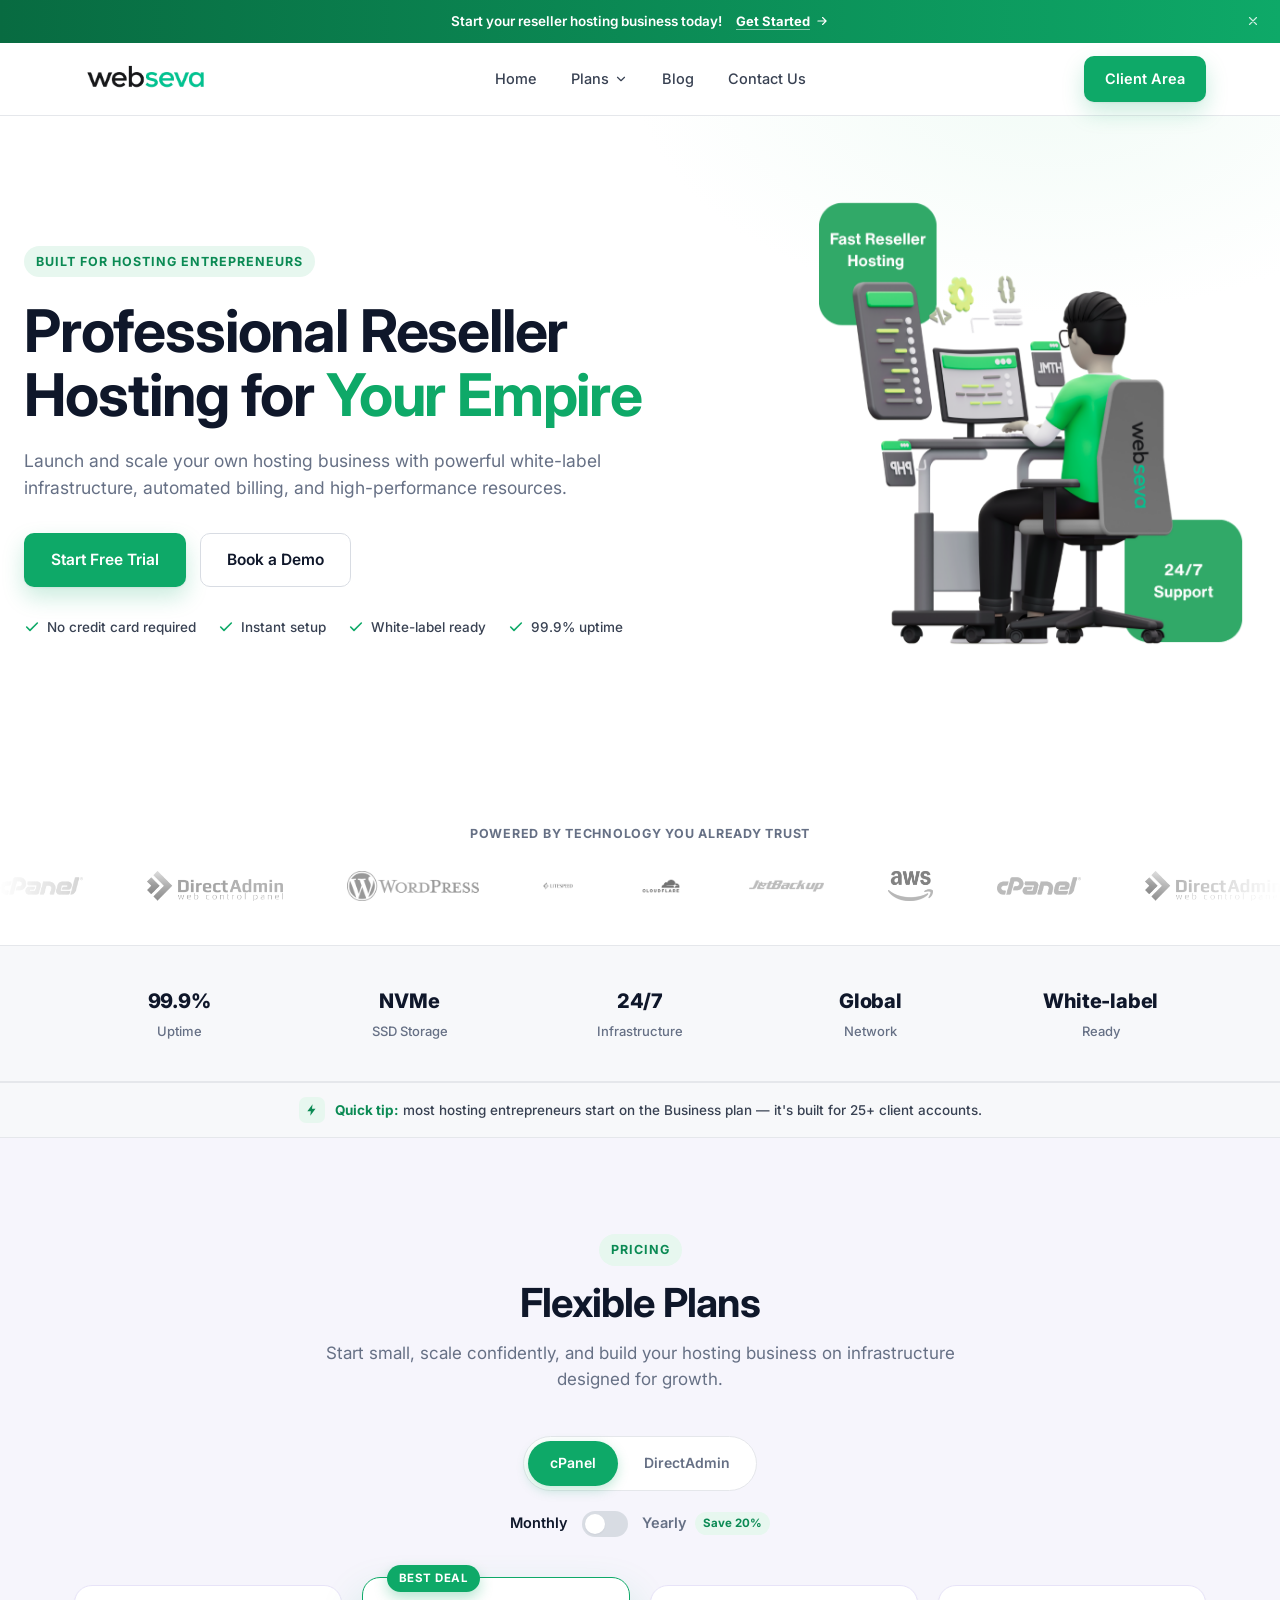
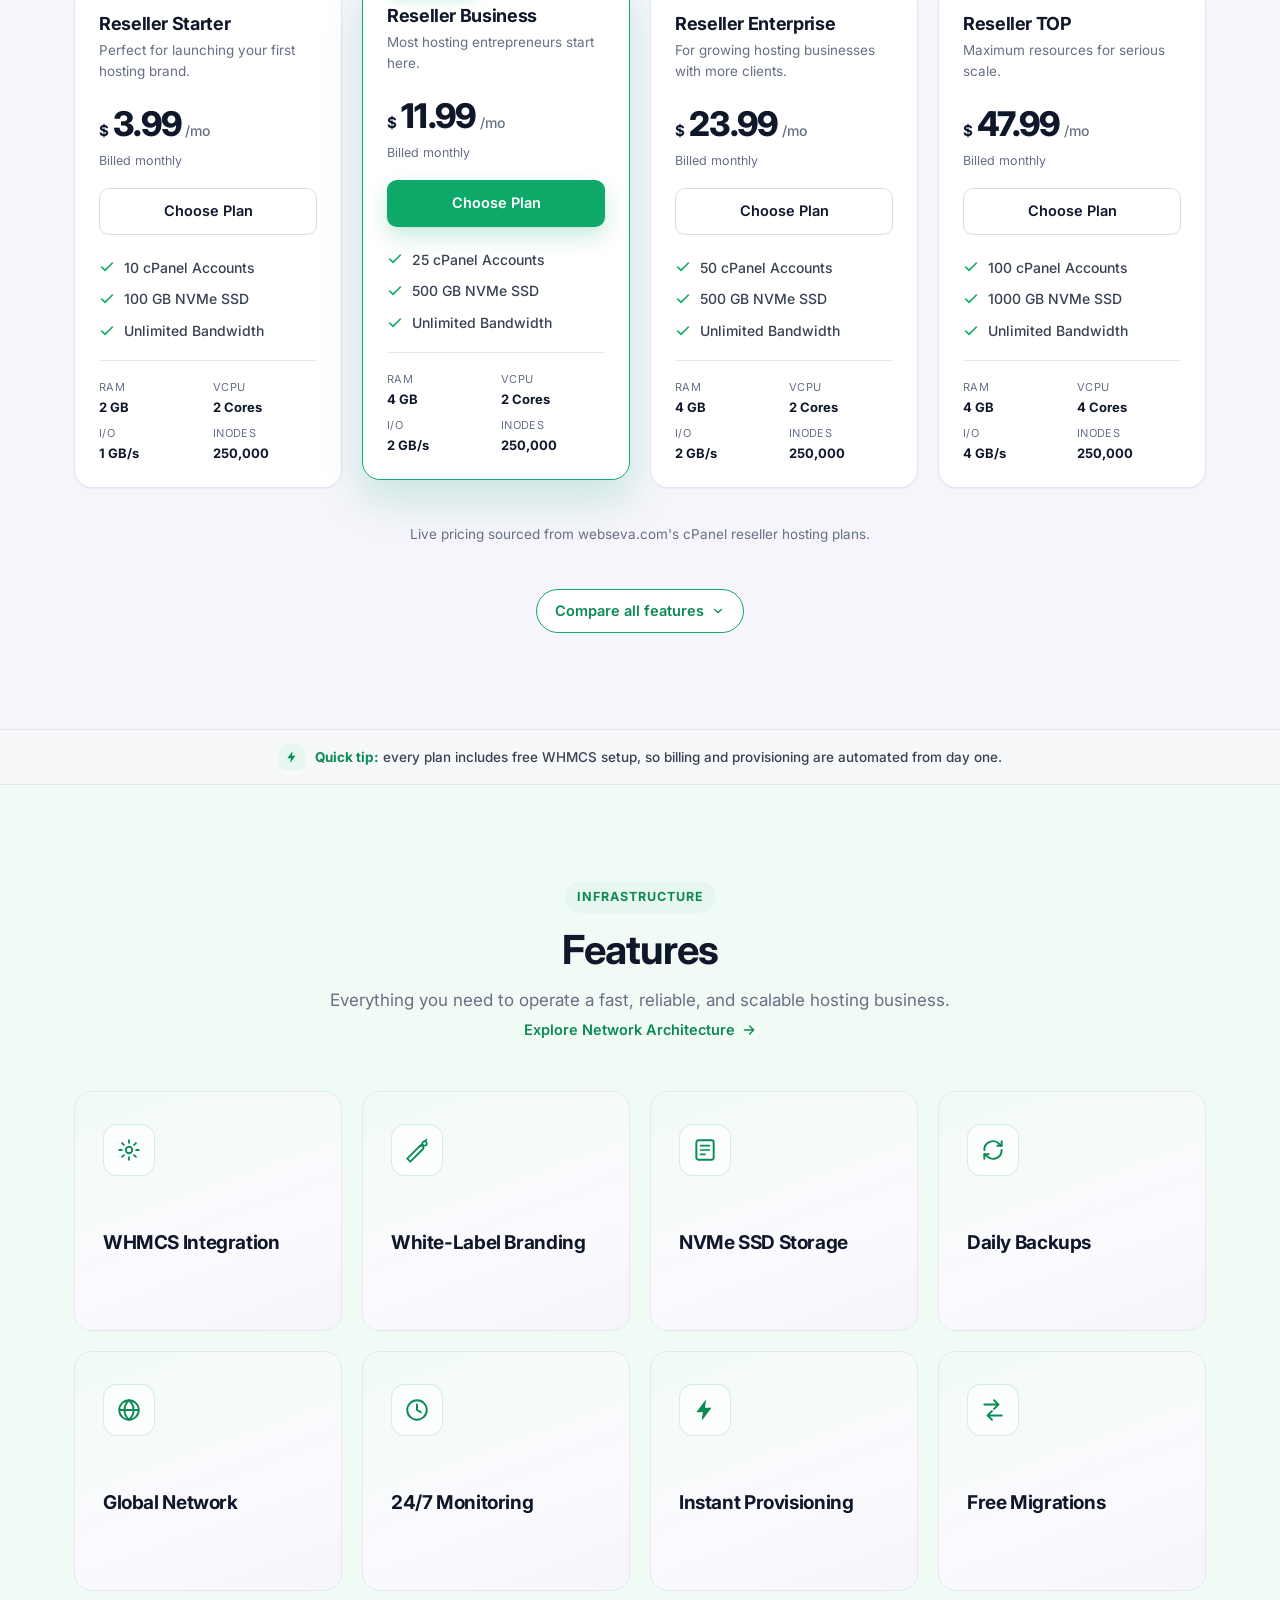
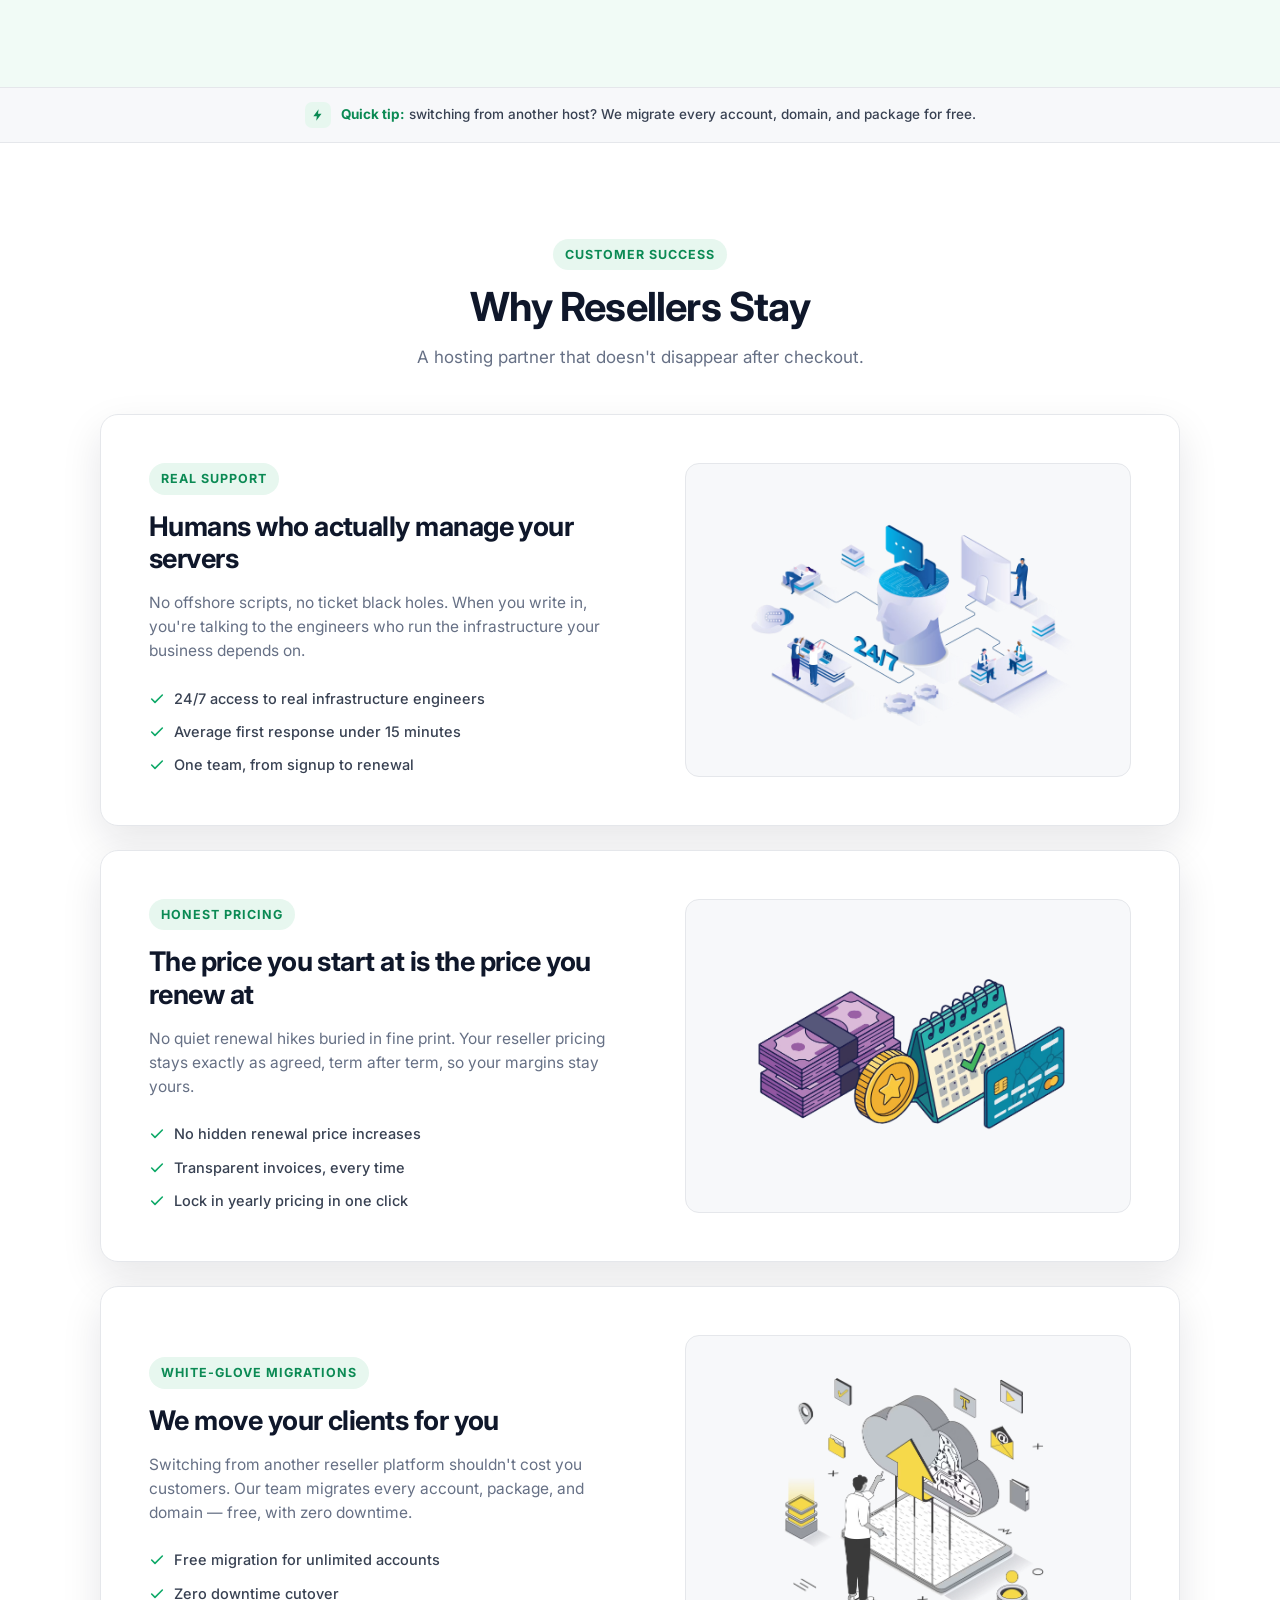
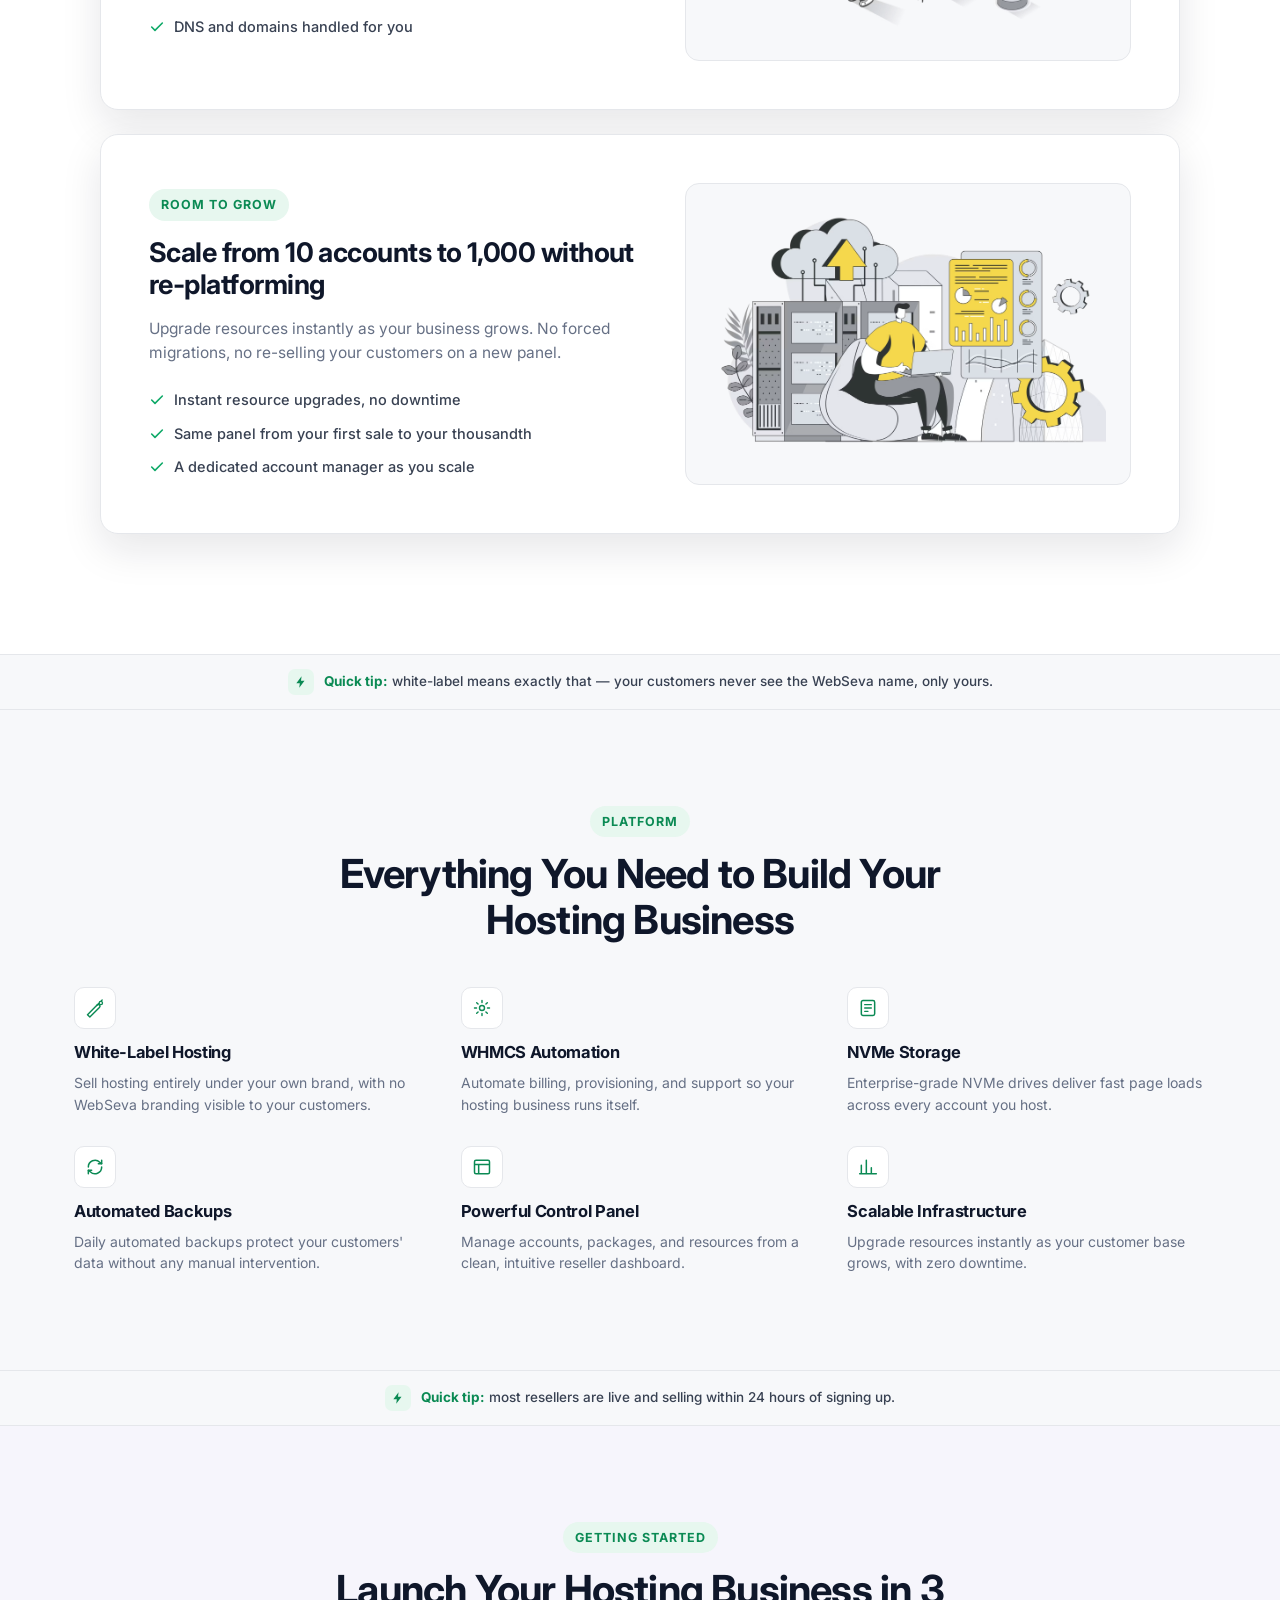
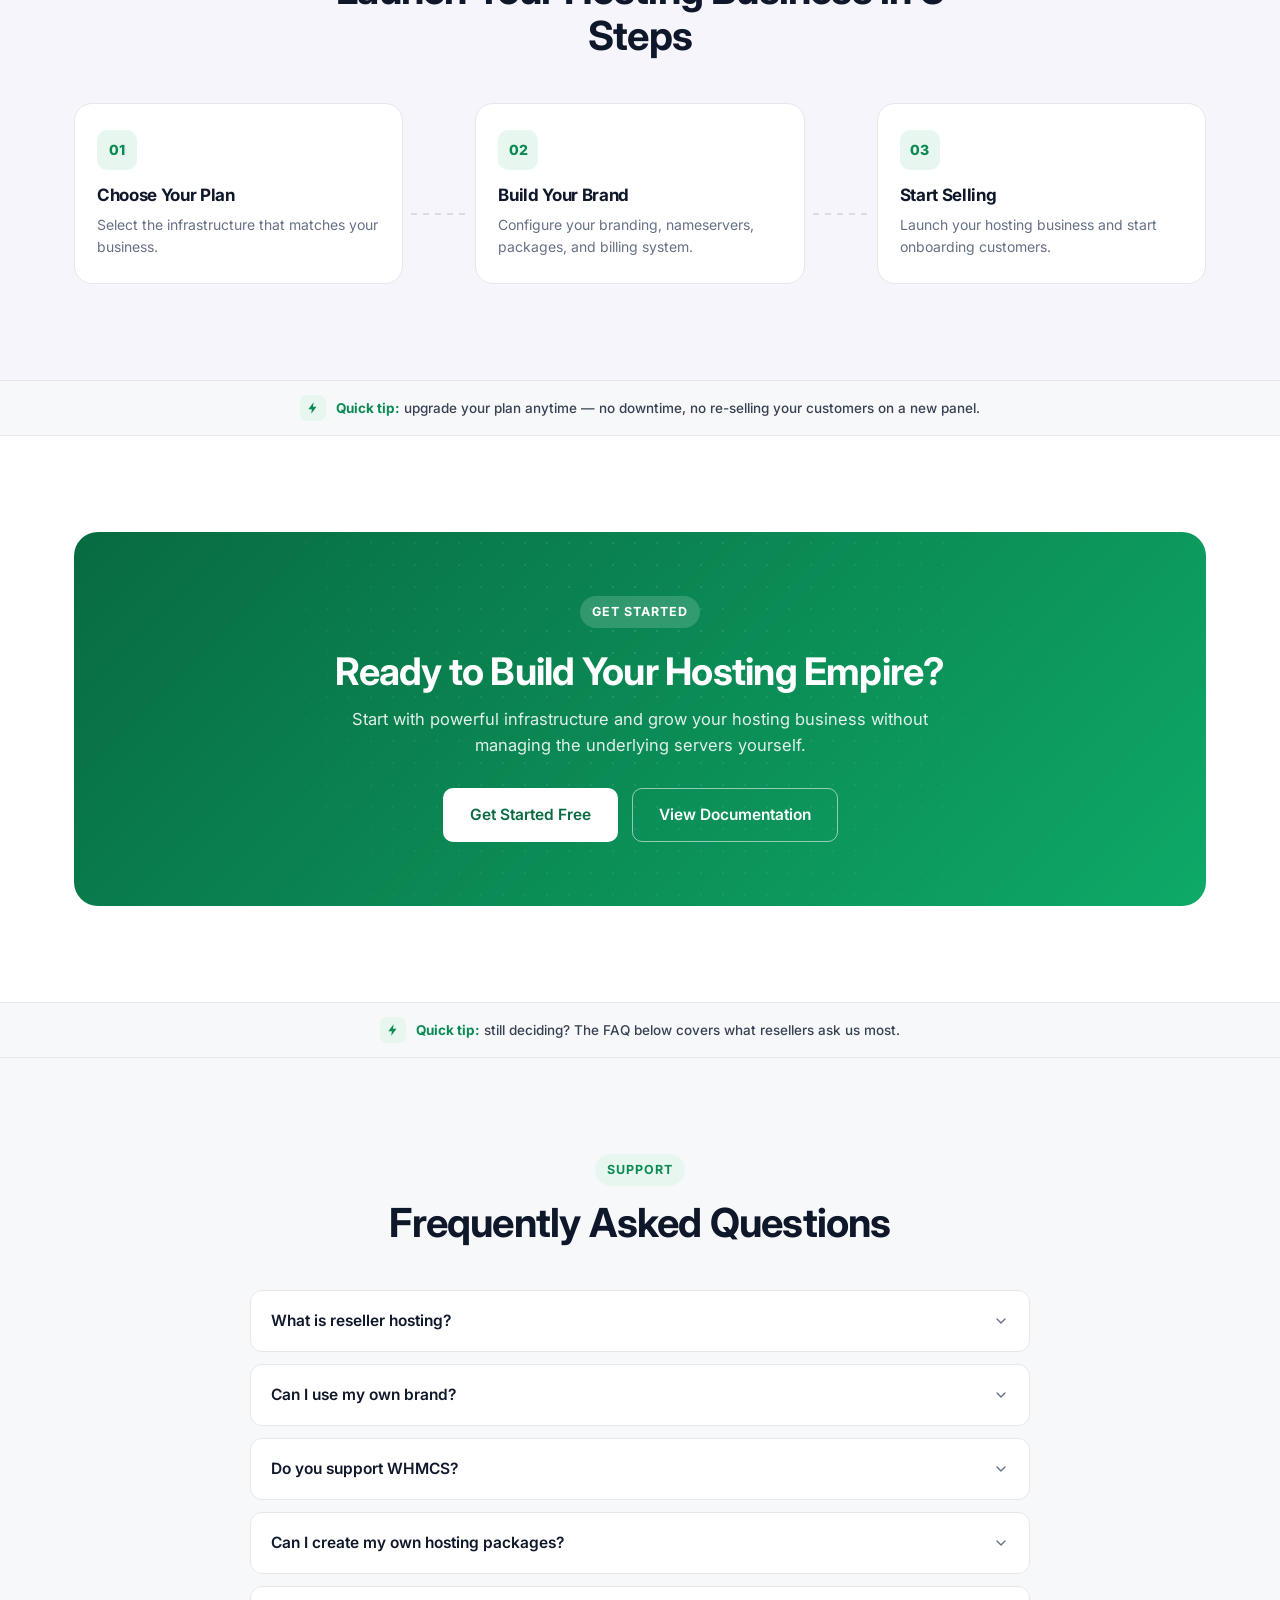
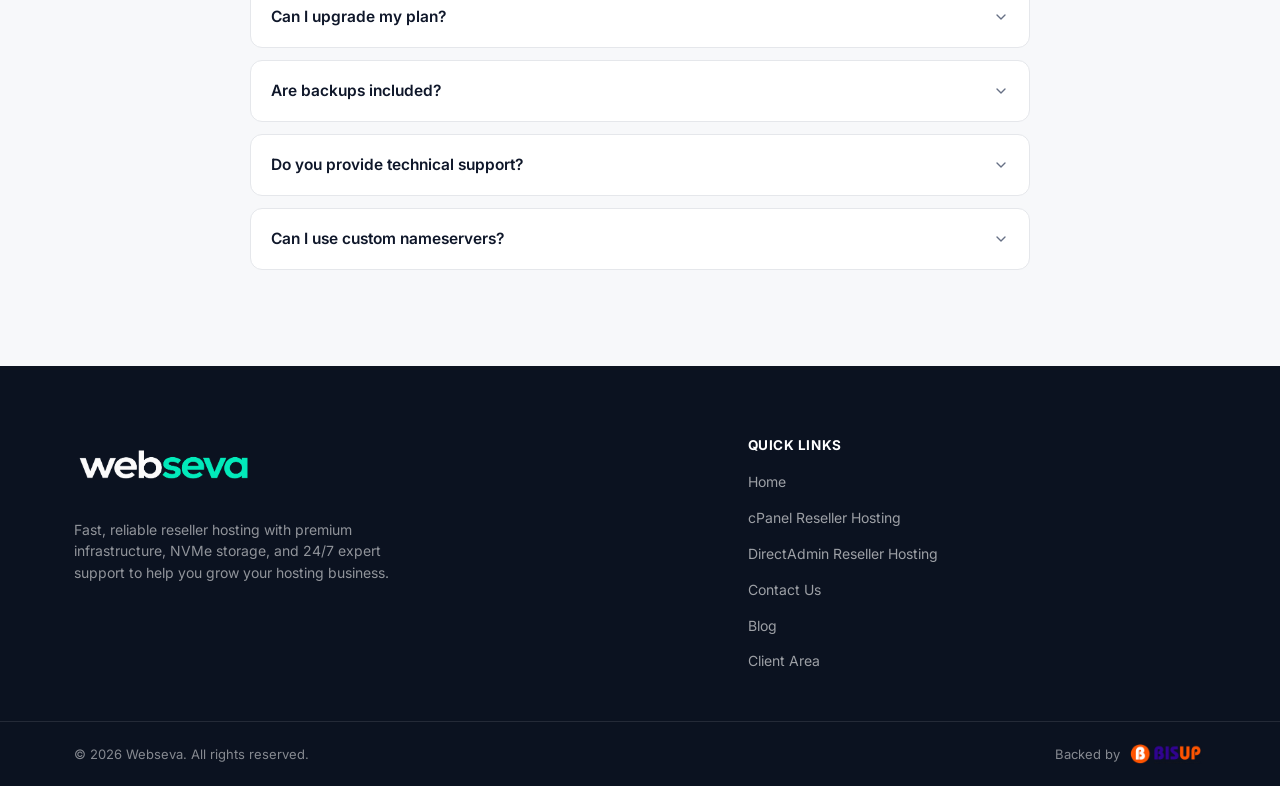
==== commit 4cb69a1d: "changed footer logo again" ====
--- a/index.html
+++ b/index.html
@@ -127,7 +127,7 @@
             </a>
           </div>
         </li>
-        <li><a class="nav-link" href="#blog">Blog</a></li>
+        <li><a class="nav-link" href="/blog">Blog</a></li>
         <li><a class="nav-link" href="mailto:contact@webseva.com">Contact Us</a></li>
       </ul>
     </nav>
@@ -762,7 +762,7 @@
         <li><a href="cpanel-reseller-hosting.html">cPanel Reseller Hosting</a></li>
         <li><a href="directadmin-reseller-hosting.html">DirectAdmin Reseller Hosting</a></li>
         <li><a href="mailto:contact@webseva.com">Contact Us</a></li>
-        <li><a href="#blog">Blog</a></li>
+        <li><a href="/blog">Blog</a></li>
         <li><a href="https://my.bisup.com">Client Area</a></li>
       </ul>
     </div>
--- a/css/styles.css
+++ b/css/styles.css
@@ -1134,7 +1134,7 @@
   padding-bottom: 48px;
 }
 .footer-brand p { font-size: 14px; margin-top: 14px; max-width: 320px; color: rgba(255,255,255,0.55); }
-.footer-logo-img { height: 42px; width: auto; display: block; }
+.footer-logo-img { height: 60px; width: auto; display: block; }
 
 .footer-col h4 { color: #fff; font-size: 13.5px; text-transform: uppercase; letter-spacing: 0.04em; margin-bottom: 16px; }
 .footer-col ul { display: flex; flex-direction: column; gap: 11px; }
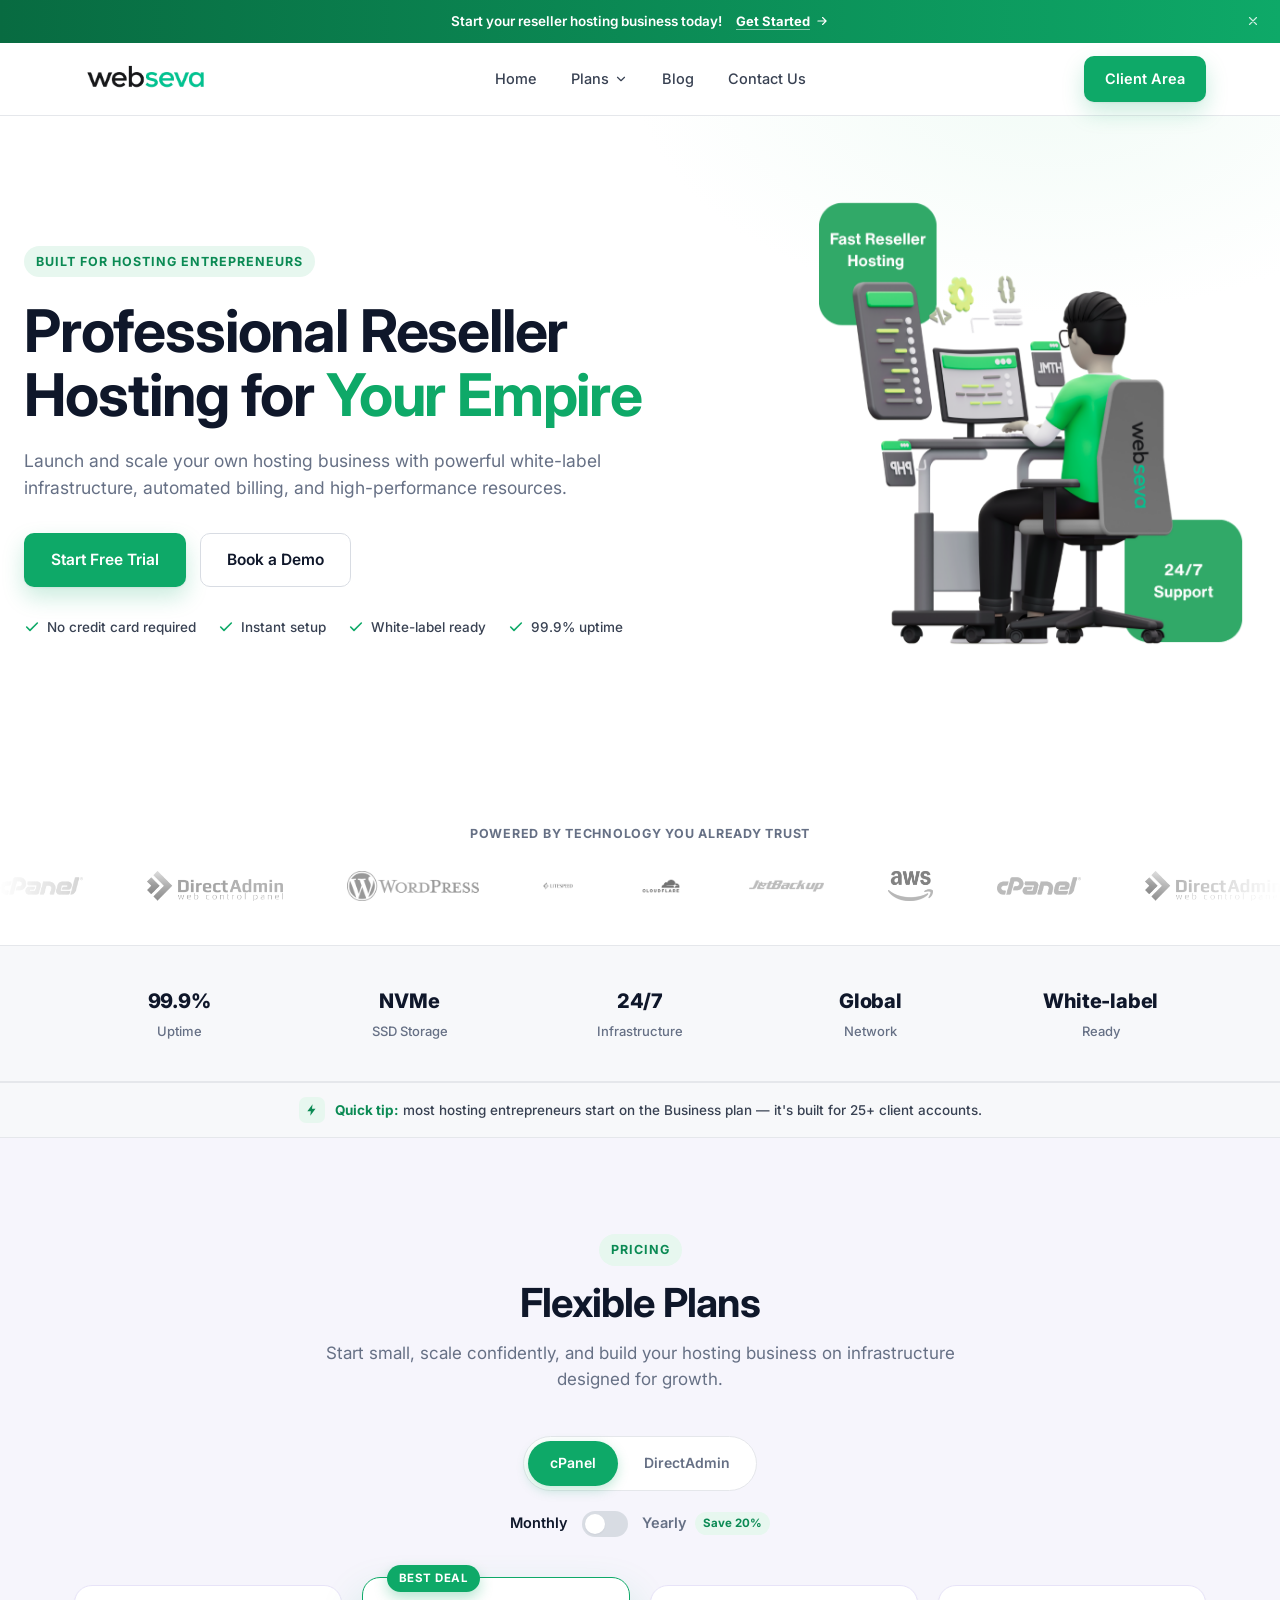
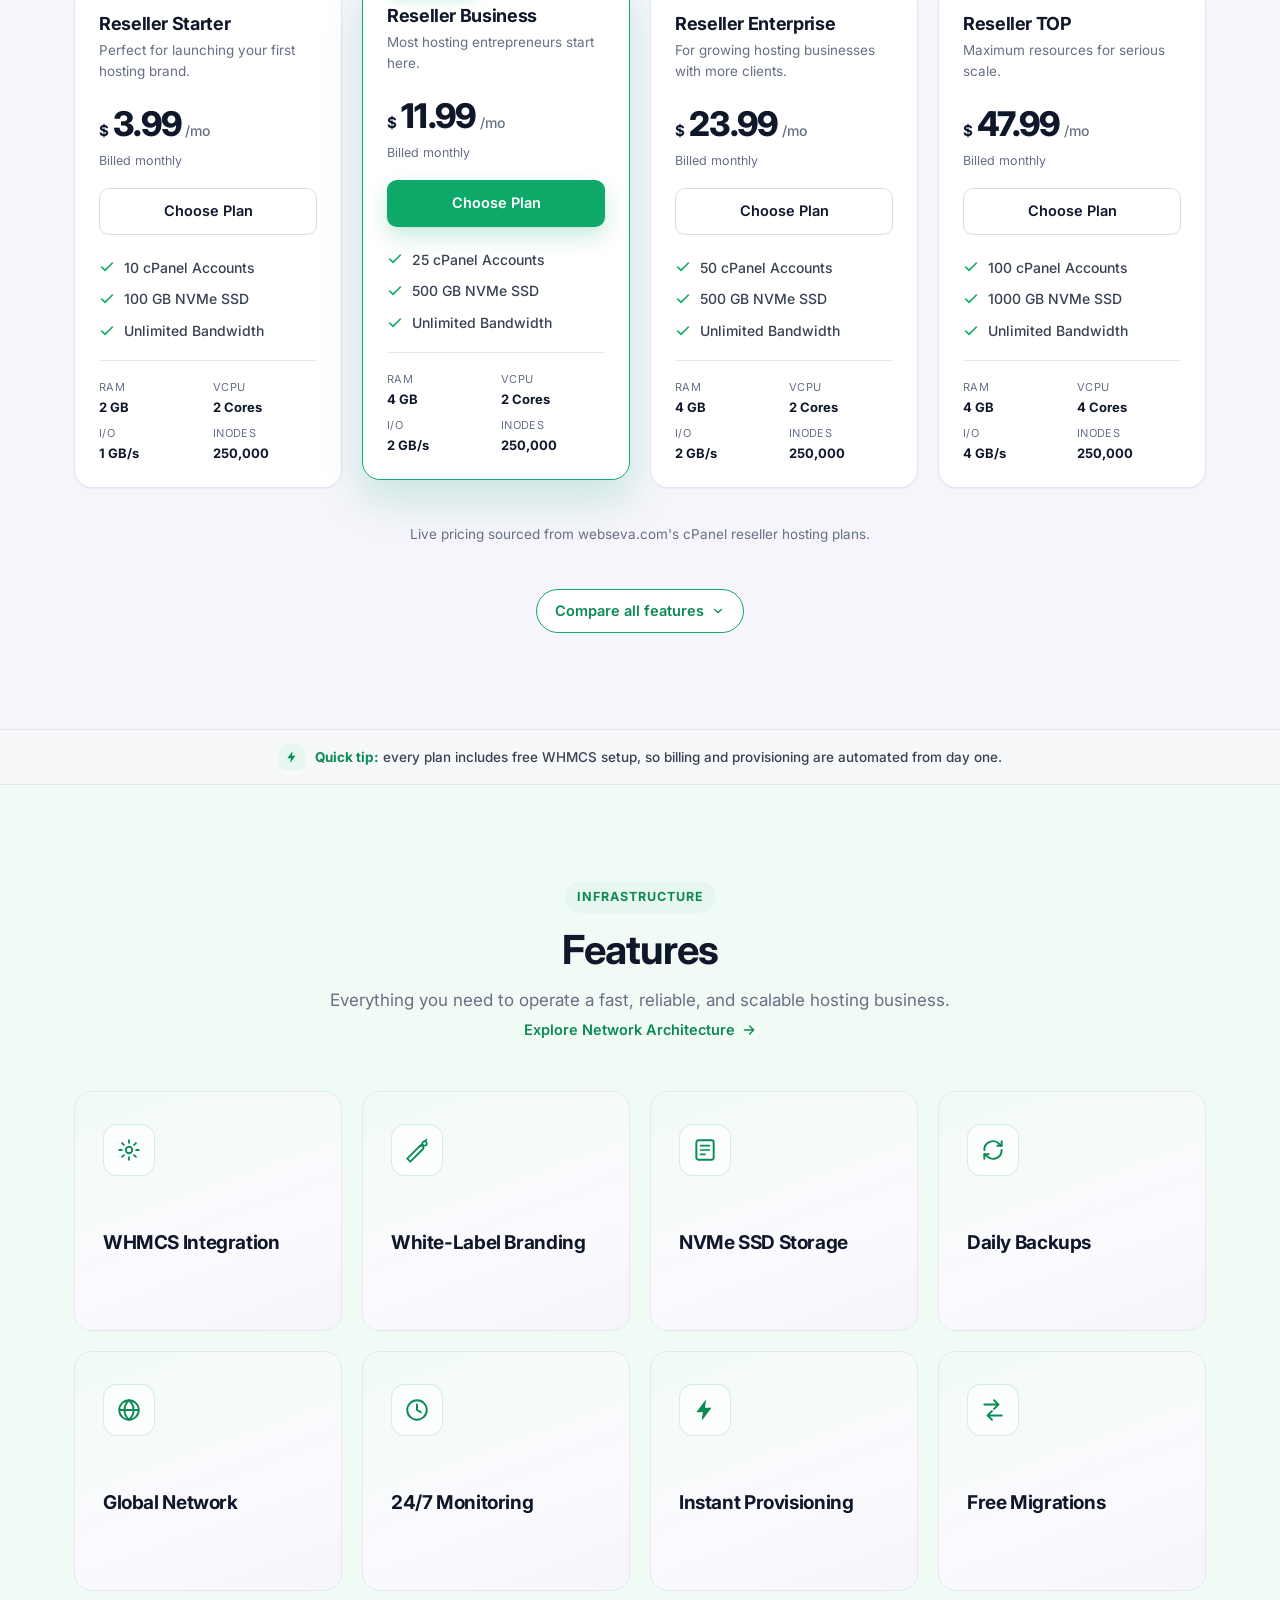
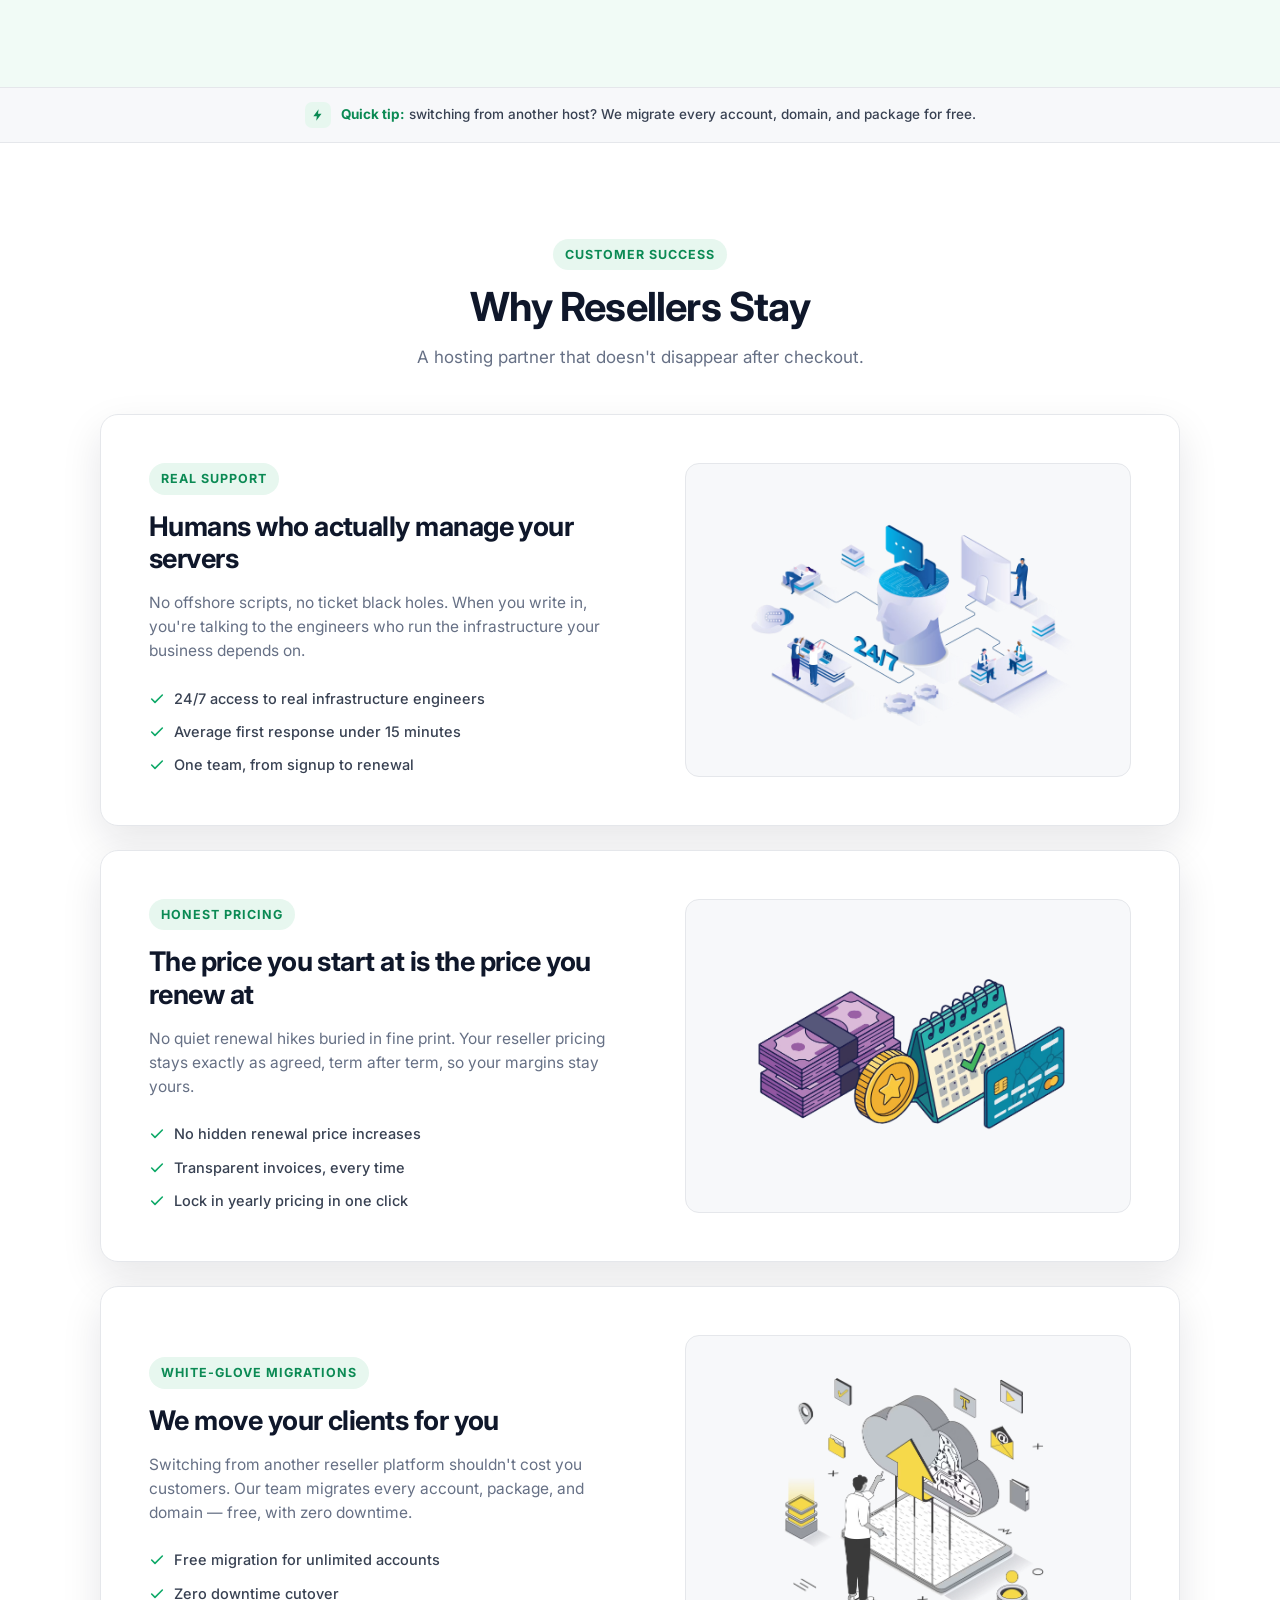
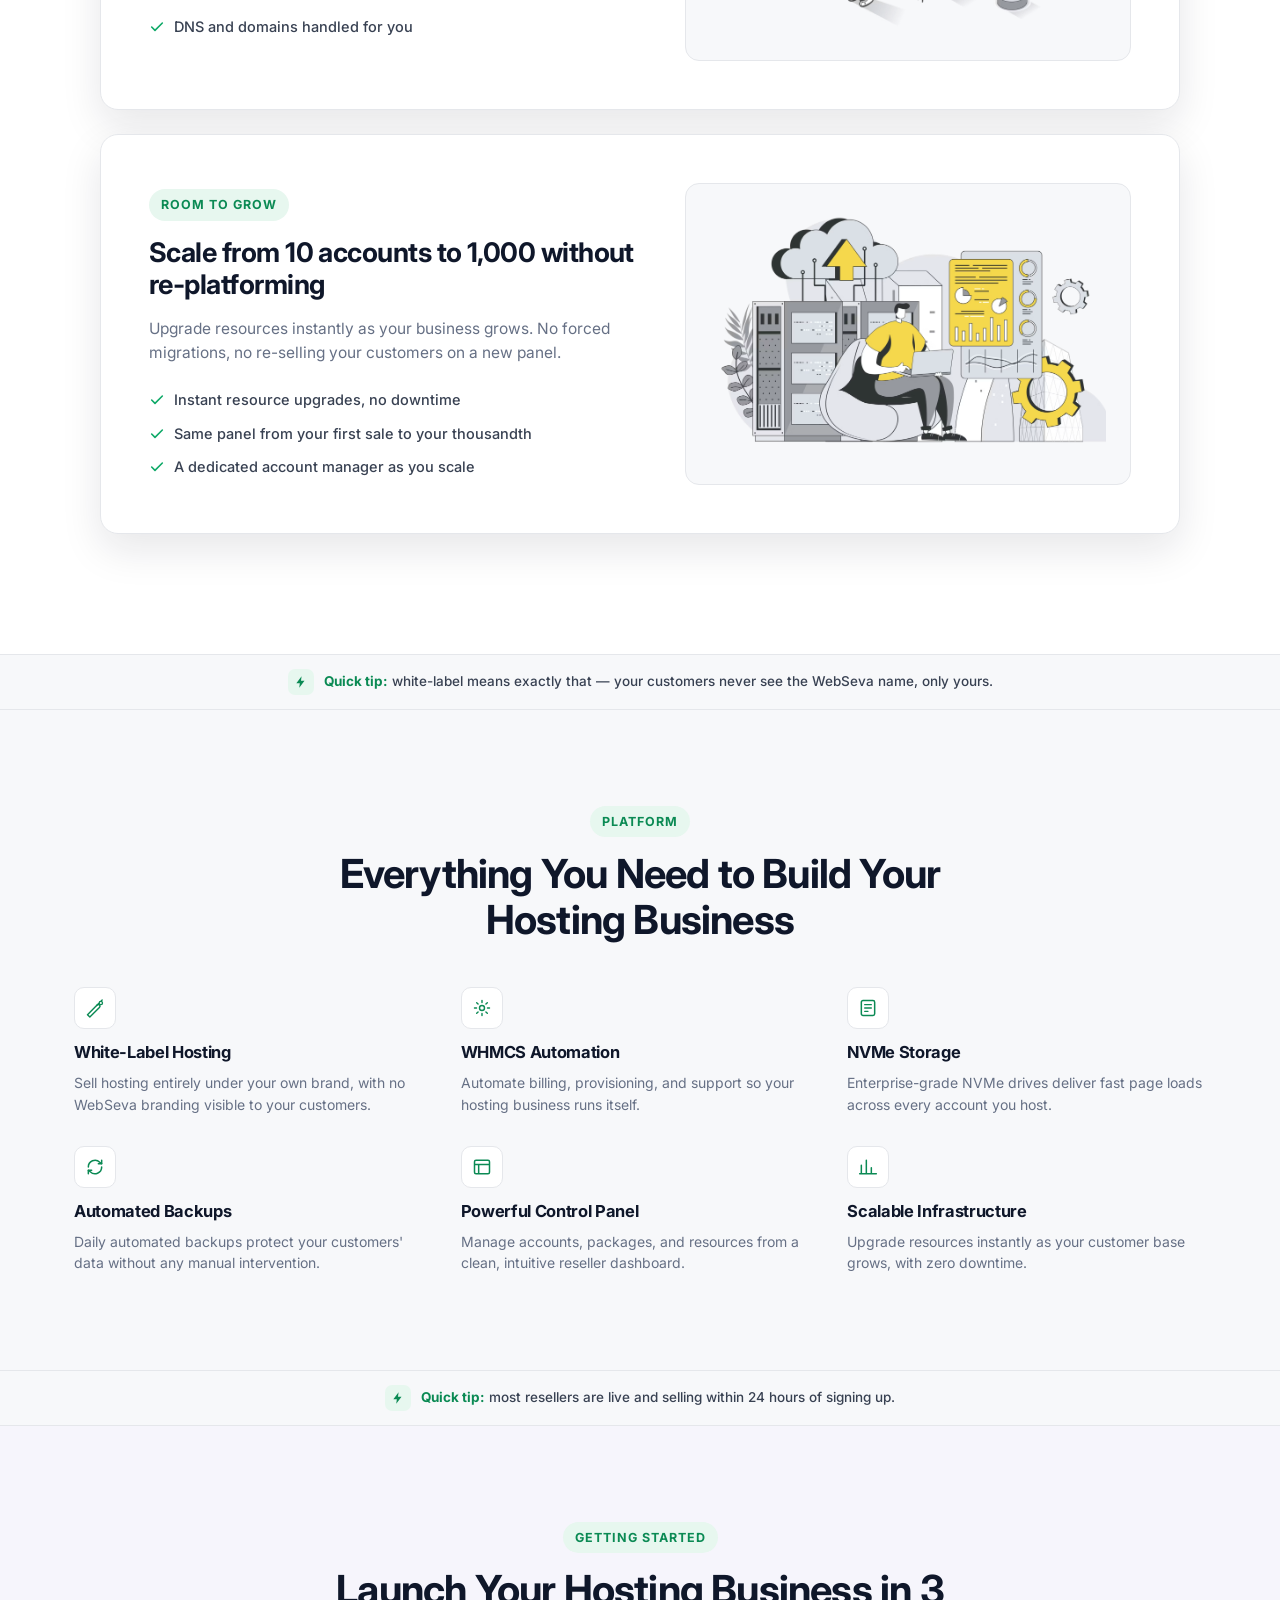
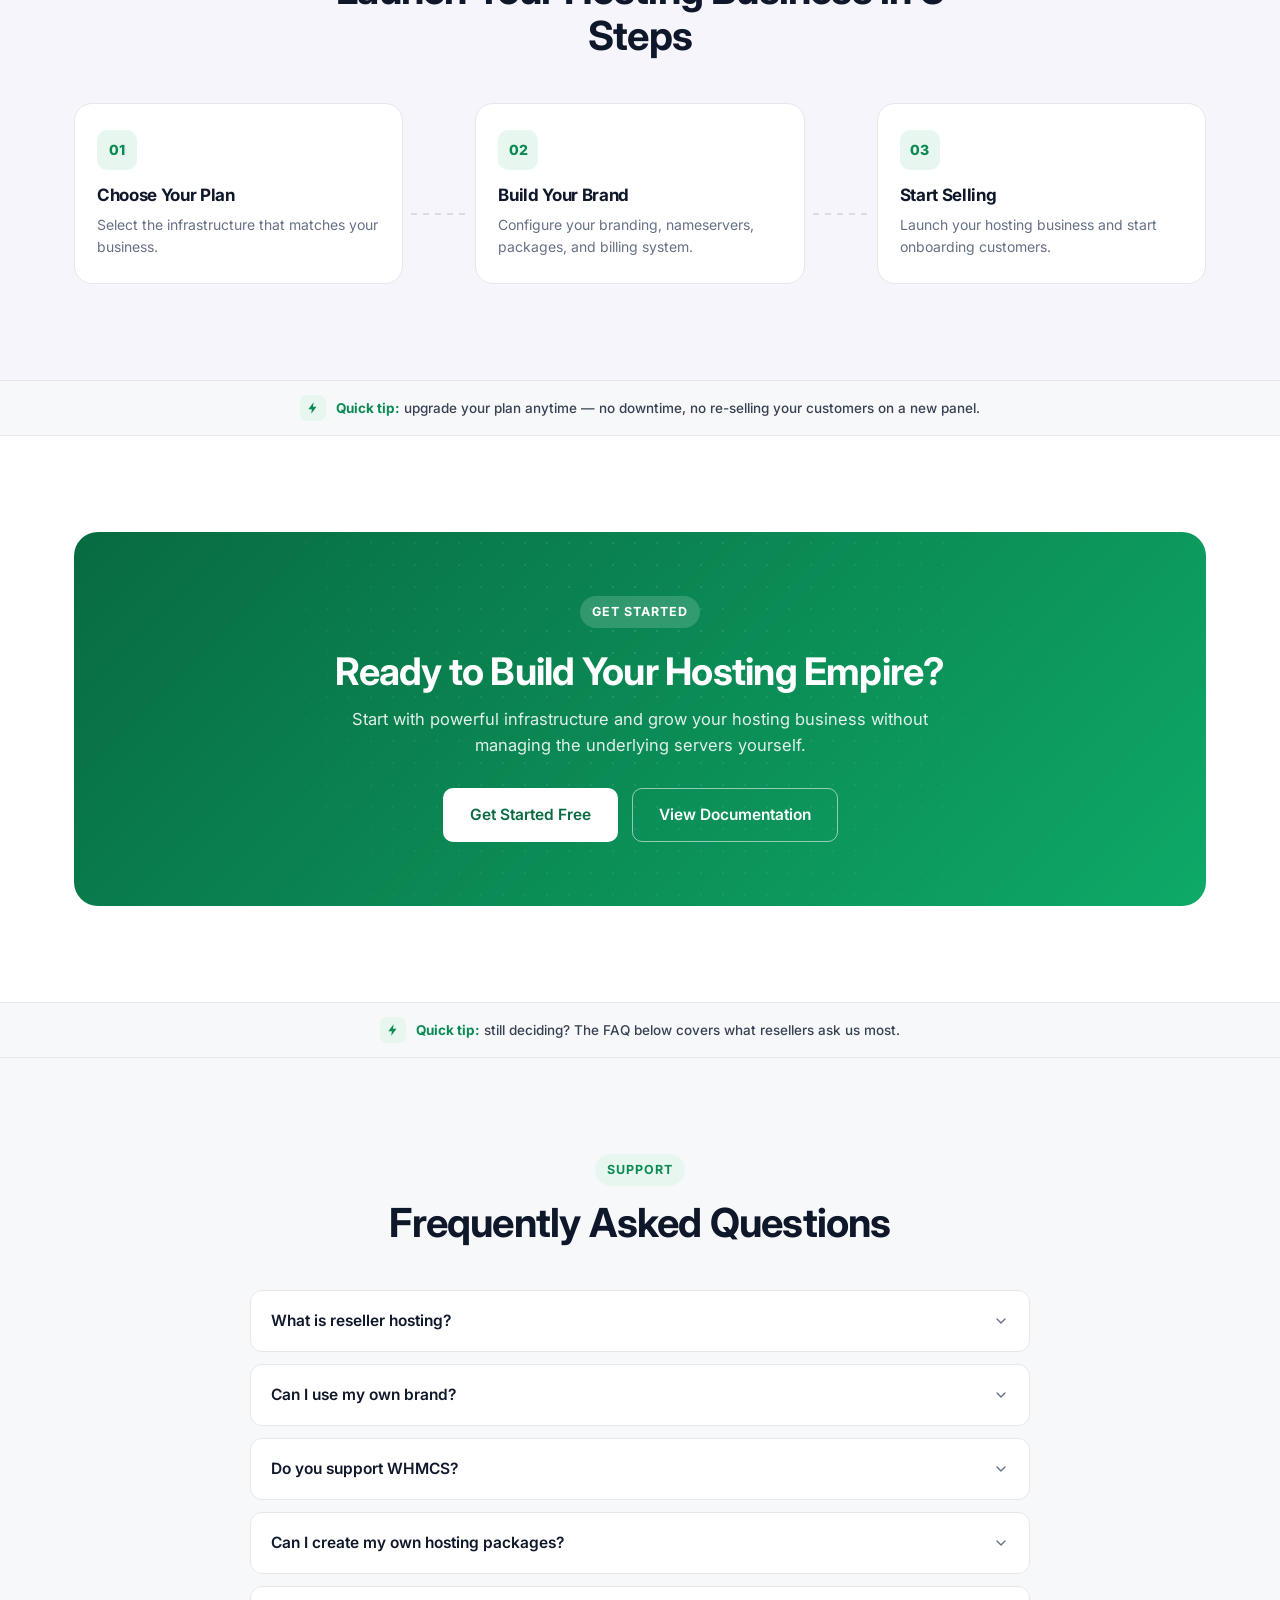
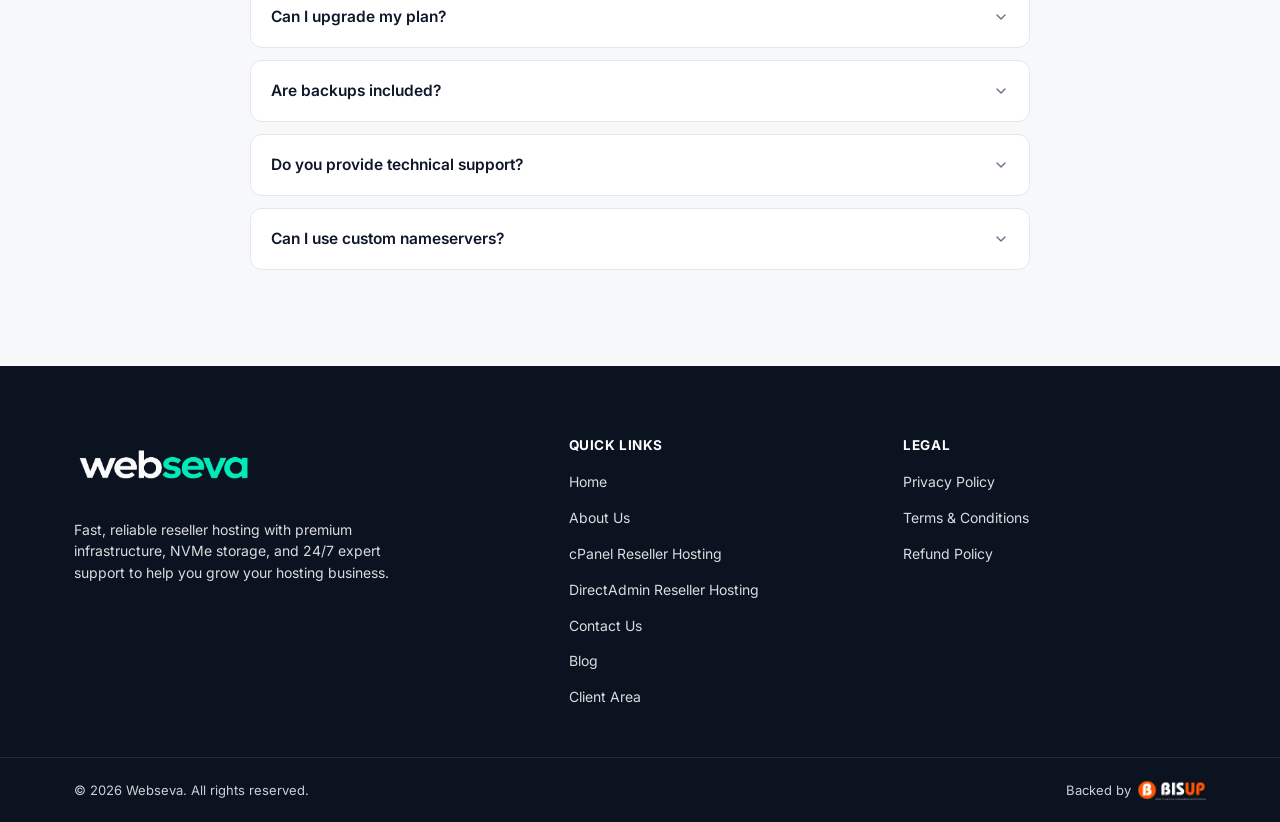
==== commit ac831554: "added legal pages and changed footer text color" ====
--- a/index.html
+++ b/index.html
@@ -759,6 +759,7 @@
       <h4>Quick Links</h4>
       <ul>
         <li><a href="#hero">Home</a></li>
+        <li><a href="about-us.html">About Us</a></li>
         <li><a href="cpanel-reseller-hosting.html">cPanel Reseller Hosting</a></li>
         <li><a href="directadmin-reseller-hosting.html">DirectAdmin Reseller Hosting</a></li>
         <li><a href="mailto:contact@webseva.com">Contact Us</a></li>
@@ -766,12 +767,21 @@
         <li><a href="https://my.bisup.com">Client Area</a></li>
       </ul>
     </div>
+
+    <div class="footer-col">
+      <h4>Legal</h4>
+      <ul>
+        <li><a href="legal.html#privacy-policy">Privacy Policy</a></li>
+        <li><a href="legal.html#terms-and-conditions">Terms &amp; Conditions</a></li>
+        <li><a href="legal.html#refund-policy">Refund Policy</a></li>
+      </ul>
+    </div>
   </div>
 
   <div class="footer-bottom">
     <div class="container footer-bottom-inner">
       <span>© 2026 Webseva. All rights reserved.</span>
-      <span class="footer-tag">Backed by <a href="https://bisup.com" target="_blank" rel="noopener" aria-label="Bisup"><img src="img/bisup.avif" alt="Bisup" class="bisup-logo-img"></a></span>
+      <span class="footer-tag">Backed by <a href="https://bisup.com" target="_blank" rel="noopener" aria-label="Bisup"><img src="img/bisup-dark.png" alt="Bisup" class="bisup-logo-img"></a></span>
     </div>
   </div>
 </footer>
--- a/css/styles.css
+++ b/css/styles.css
@@ -1126,28 +1126,128 @@
 /* =========================================================
    FOOTER
    ========================================================= */
-.site-footer { background: var(--color-ink); color: rgba(255,255,255,0.7); padding-top: 72px; }
+.site-footer { background: var(--color-ink); color: rgba(255,255,255,0.9); padding-top: 72px; }
 .footer-top {
   display: grid;
-  grid-template-columns: 1.4fr 1fr;
+  grid-template-columns: 1.3fr 0.85fr 0.85fr;
   gap: 32px;
   padding-bottom: 48px;
 }
-.footer-brand p { font-size: 14px; margin-top: 14px; max-width: 320px; color: rgba(255,255,255,0.55); }
+.footer-brand p { font-size: 14px; margin-top: 14px; max-width: 320px; color: rgba(255,255,255,0.85); }
 .footer-logo-img { height: 60px; width: auto; display: block; }
 
 .footer-col h4 { color: #fff; font-size: 13.5px; text-transform: uppercase; letter-spacing: 0.04em; margin-bottom: 16px; }
 .footer-col ul { display: flex; flex-direction: column; gap: 11px; }
-.footer-col a { font-size: 14px; color: rgba(255,255,255,0.6); transition: color 0.2s var(--ease); }
+.footer-col a { font-size: 14px; color: rgba(255,255,255,0.85); transition: color 0.2s var(--ease); }
 .footer-col a:hover { color: #fff; }
 
 .footer-bottom { border-top: 1px solid rgba(255,255,255,0.1); padding-block: 22px; }
-.footer-bottom-inner { display: flex; align-items: center; justify-content: space-between; gap: 16px; flex-wrap: wrap; font-size: 13px; color: rgba(255,255,255,0.5); }
-.footer-bottom-inner a { color: rgba(255,255,255,0.75); font-weight: 600; transition: color 0.2s var(--ease); }
+.footer-bottom-inner { display: flex; align-items: center; justify-content: space-between; gap: 16px; flex-wrap: wrap; font-size: 13px; color: rgba(255,255,255,0.8); }
+.footer-bottom-inner a { color: rgba(255,255,255,0.9); font-weight: 600; transition: color 0.2s var(--ease); }
 .footer-bottom-inner a:hover { color: #fff; }
 .footer-tag { display: inline-flex; align-items: center; gap: 6px; }
 .footer-tag .bisup-logo-img { height: 20px; width: auto; display: block; }
 
+@media (max-width: 860px) {
+  .footer-top { grid-template-columns: 1fr 1fr; row-gap: 32px; }
+  .footer-brand { grid-column: 1 / -1; }
+}
 @media (max-width: 600px) {
   .footer-top { grid-template-columns: 1fr; row-gap: 32px; }
 }
+
+/* =========================================================
+   PAGE HERO — shared lightweight header band for informational
+   pages (About Us, Legal) that don't need the full marketing hero.
+   ========================================================= */
+.page-hero {
+  padding-top: 72px;
+  padding-bottom: 56px;
+  text-align: center;
+  background:
+    radial-gradient(700px 420px at 82% -8%, var(--color-primary-lighter), transparent 60%),
+    #fff;
+}
+.page-hero .container { max-width: 760px; }
+.page-hero h1 { font-size: clamp(32px, 4.5vw, 48px); margin-bottom: 16px; }
+.page-hero p { font-size: 17px; color: var(--color-muted); }
+
+/* =========================================================
+   ABOUT US
+   ========================================================= */
+.mission-vision-grid {
+  display: grid;
+  grid-template-columns: 1fr 1fr;
+  gap: 24px;
+}
+.mission-vision-card {
+  padding: 36px;
+  border: 1px solid var(--color-border);
+  border-radius: var(--radius-lg);
+  background: linear-gradient(160deg, var(--color-primary-lighter) 0%, #FBFAFE 60%, var(--color-lavender) 100%);
+}
+.mission-vision-card .feature-icon { margin-bottom: 18px; }
+.mission-vision-card h3 { font-size: 21px; margin-bottom: 10px; }
+.mission-vision-card p { font-size: 15px; color: var(--color-text); }
+@media (max-width: 700px) {
+  .mission-vision-grid { grid-template-columns: 1fr; }
+}
+
+/* =========================================================
+   LEGAL PAGE — sidebar-navigated policy sections
+   ========================================================= */
+.legal-layout .container {
+  display: grid;
+  grid-template-columns: 260px 1fr;
+  gap: 48px;
+  align-items: start;
+}
+.legal-sidebar { position: sticky; top: 96px; display: flex; flex-direction: column; gap: 3px; }
+.legal-nav-link {
+  display: flex;
+  align-items: center;
+  gap: 10px;
+  padding: 11px 14px;
+  border-radius: 10px;
+  font-size: 14.5px;
+  font-weight: 600;
+  color: var(--color-text);
+  transition: background 0.2s var(--ease), color 0.2s var(--ease);
+}
+.legal-nav-link svg { flex-shrink: 0; color: var(--color-muted); transition: color 0.2s var(--ease); }
+.legal-nav-link:hover { background: var(--color-surface); color: var(--color-heading); }
+.legal-nav-link.is-active { background: var(--color-primary-light); color: var(--color-primary-dark); }
+.legal-nav-link.is-active svg { color: var(--color-primary-dark); }
+
+.legal-content { min-width: 0; }
+.legal-section { display: none; }
+.legal-section.is-active { display: block; animation: legal-fade-in 0.35s var(--ease); }
+@keyframes legal-fade-in {
+  from { opacity: 0; transform: translateY(6px); }
+  to { opacity: 1; transform: translateY(0); }
+}
+@media (prefers-reduced-motion: reduce) {
+  .legal-section.is-active { animation: none; }
+}
+.legal-section h2 { font-size: clamp(24px, 3vw, 32px); margin-bottom: 6px; }
+.legal-updated { font-size: 13px; color: var(--color-muted); margin-bottom: 30px; }
+.legal-section h3 { font-size: 17px; margin-top: 30px; margin-bottom: 10px; }
+.legal-section p { font-size: 15px; color: var(--color-text); margin-bottom: 14px; line-height: 1.7; }
+.legal-section ul { list-style: disc; padding-left: 22px; margin-bottom: 14px; }
+.legal-section ul li { font-size: 15px; color: var(--color-text); margin-bottom: 7px; line-height: 1.6; }
+.legal-section a.link-arrow { display: inline-flex; }
+
+@media (max-width: 860px) {
+  .legal-layout .container { grid-template-columns: 1fr; }
+  .legal-sidebar {
+    position: static;
+    flex-direction: row;
+    overflow-x: auto;
+    gap: 8px;
+    padding-bottom: 14px;
+    margin-bottom: 32px;
+    border-bottom: 1px solid var(--color-border);
+    -webkit-overflow-scrolling: touch;
+  }
+  .legal-nav-link { white-space: nowrap; }
+}
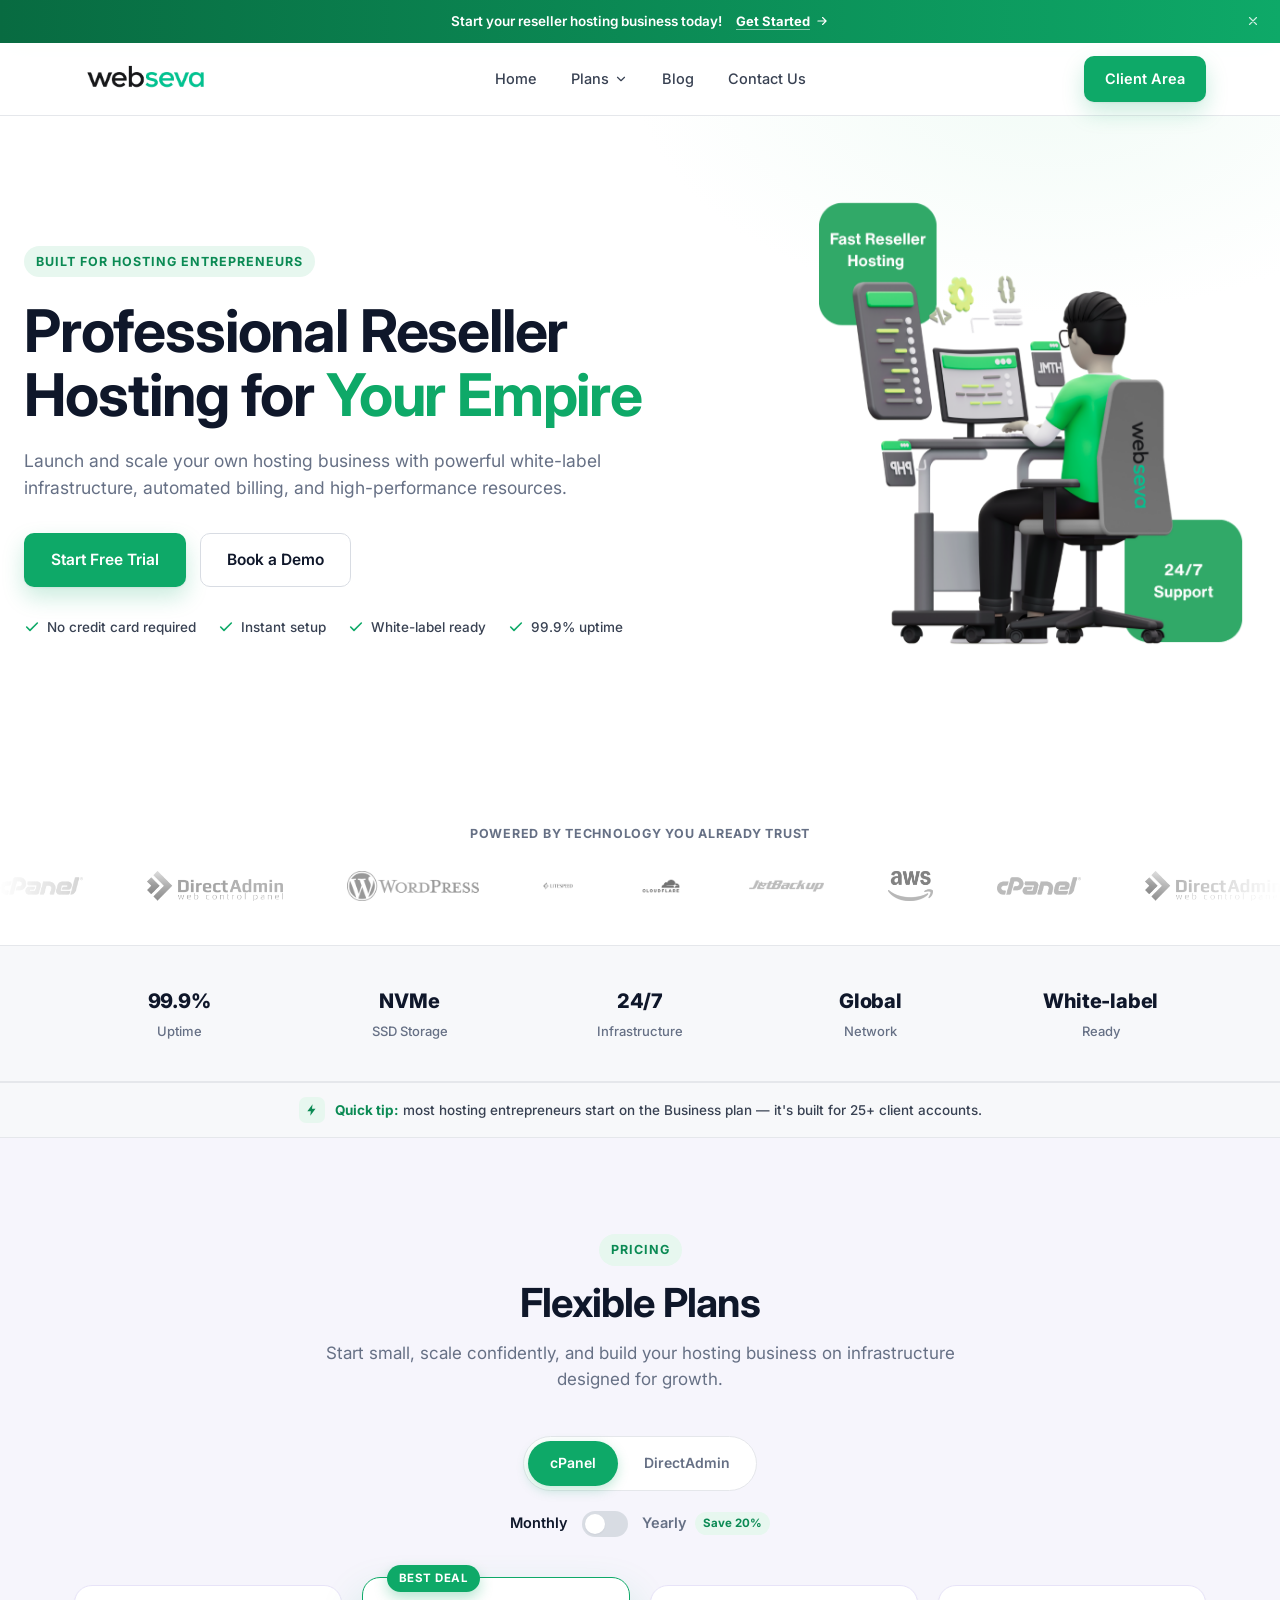
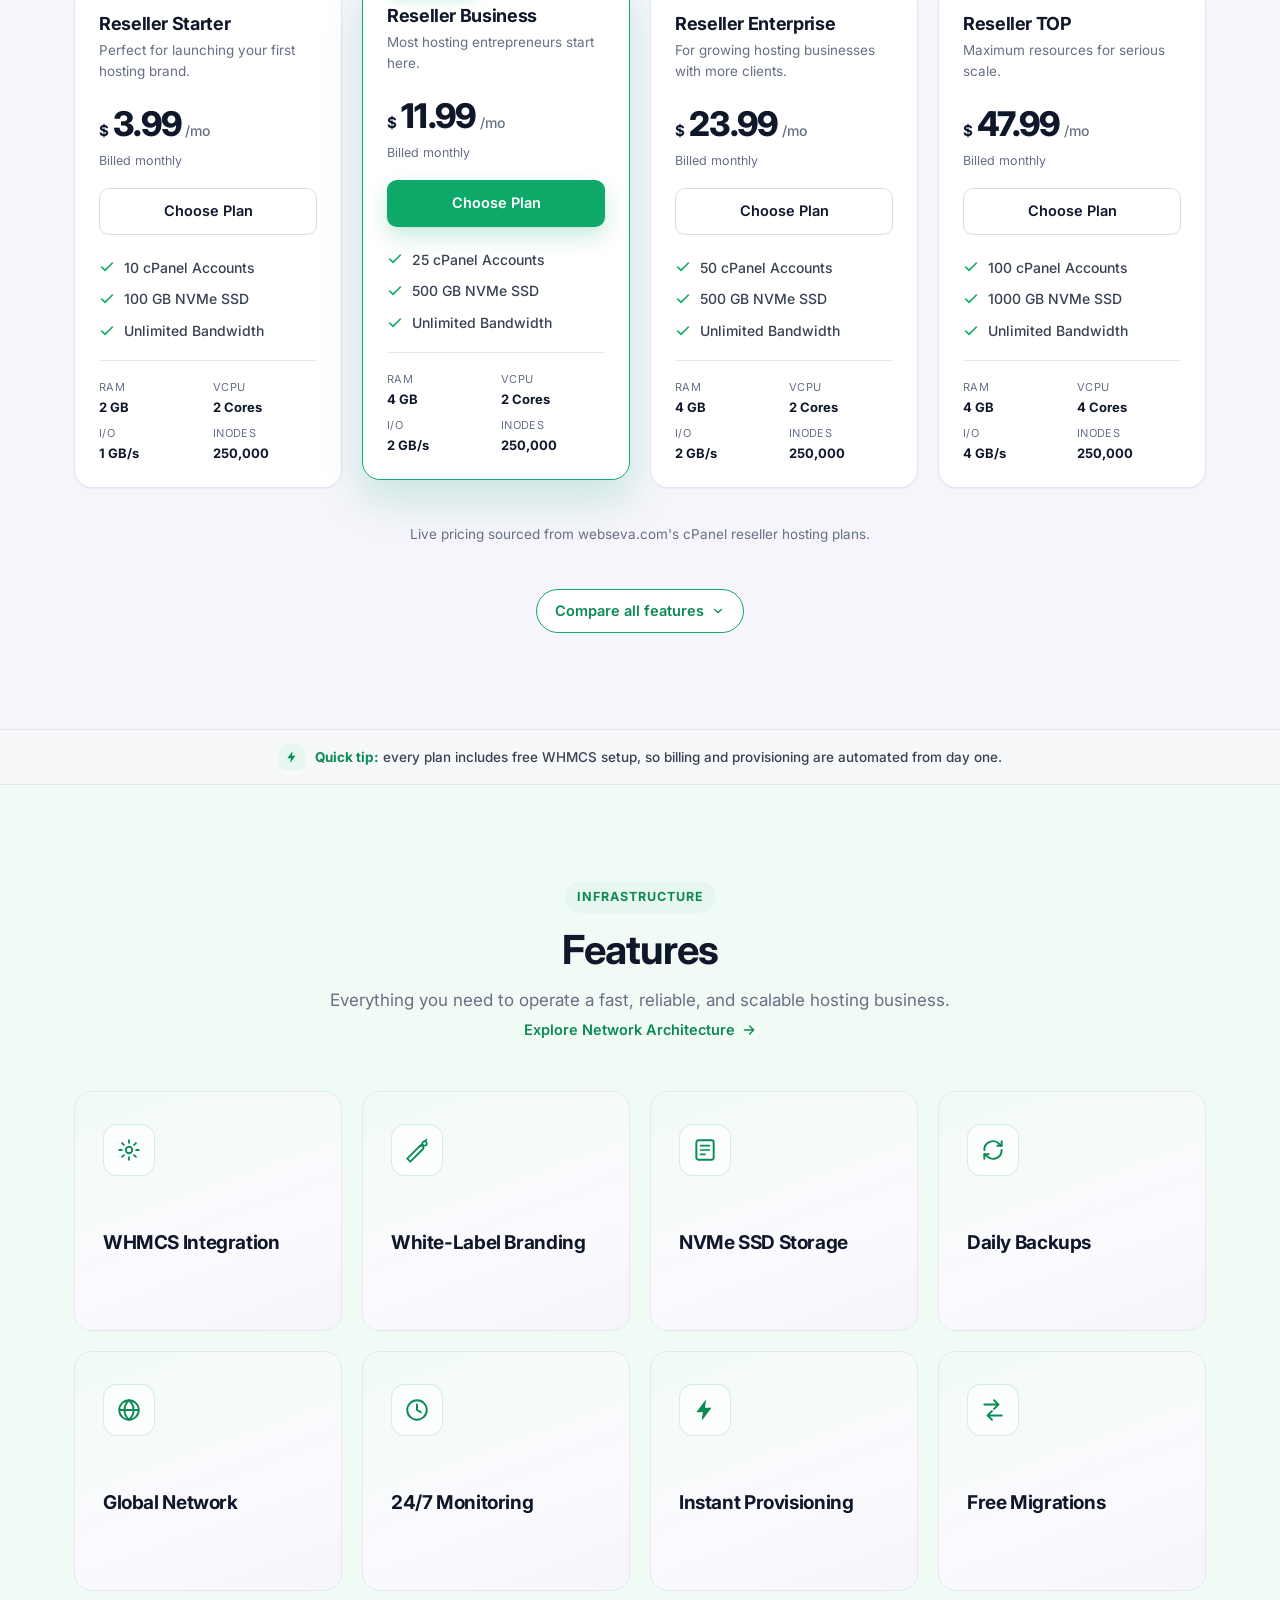
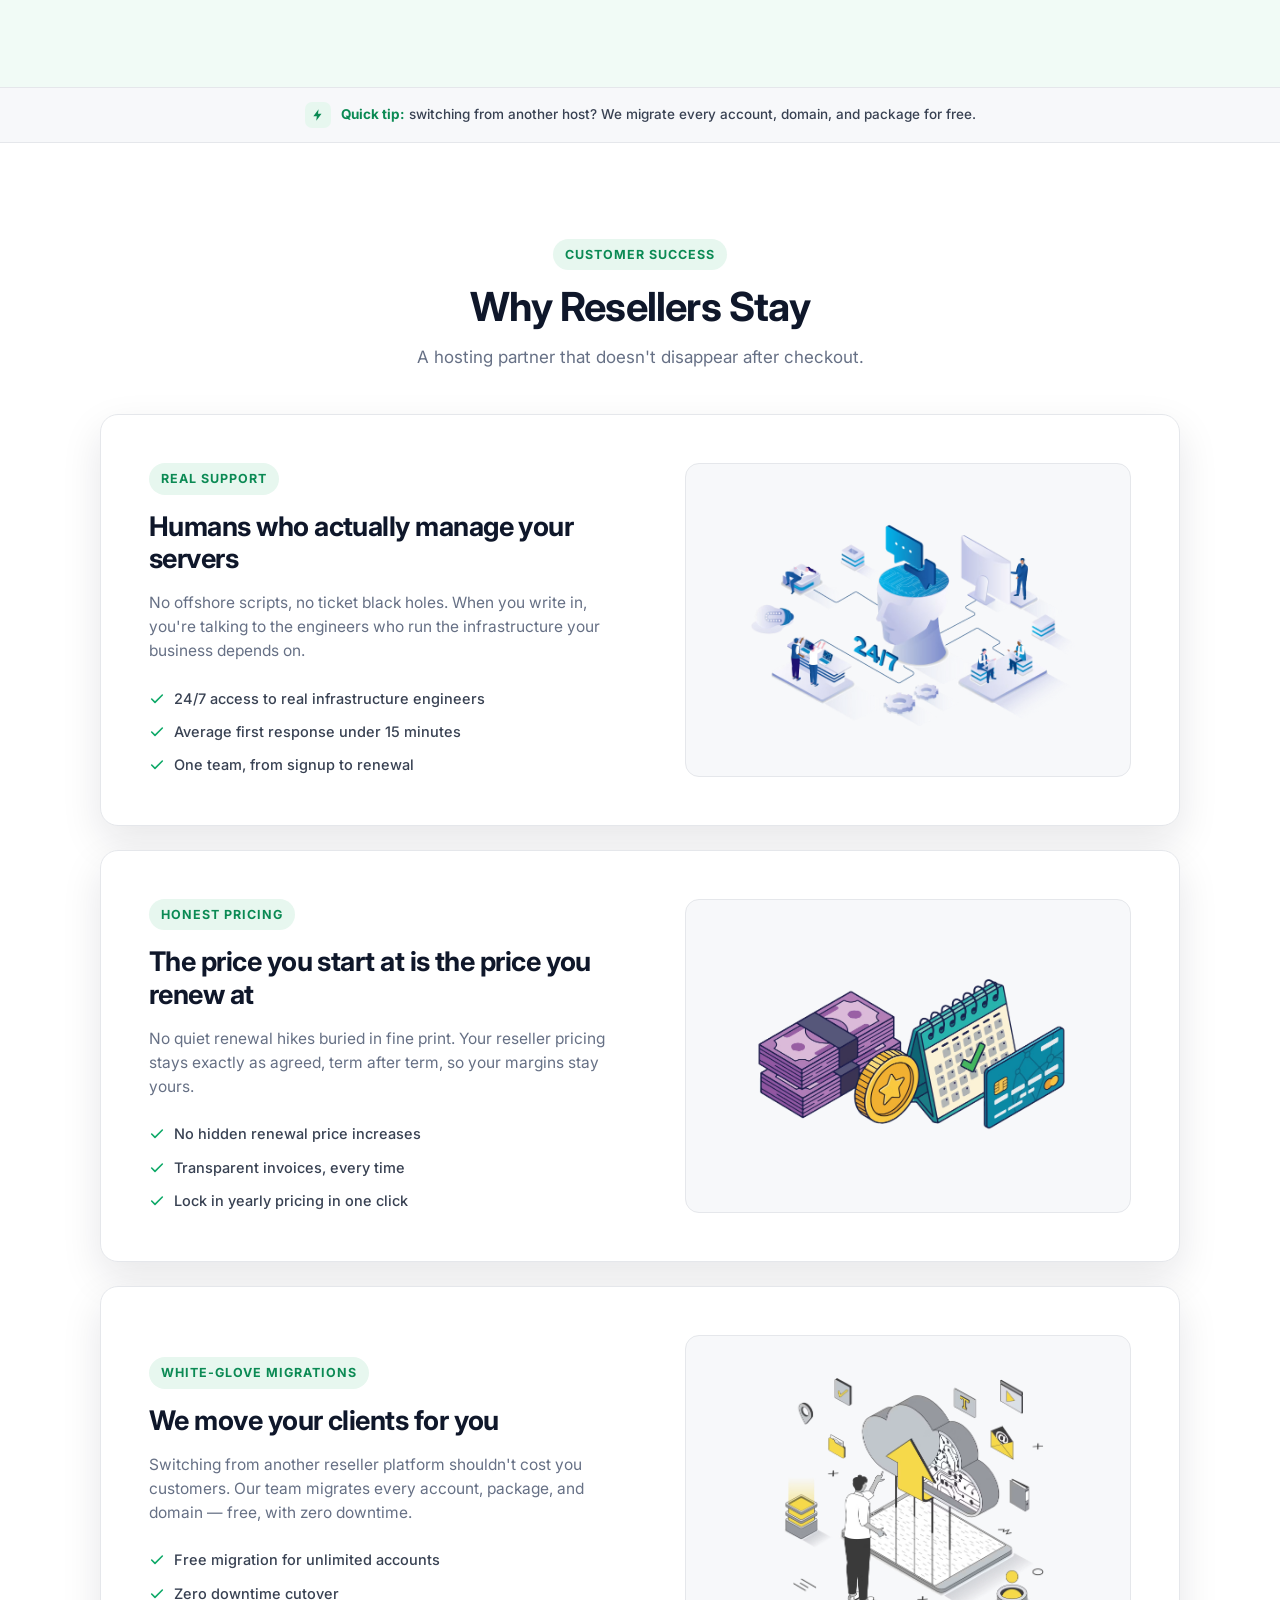
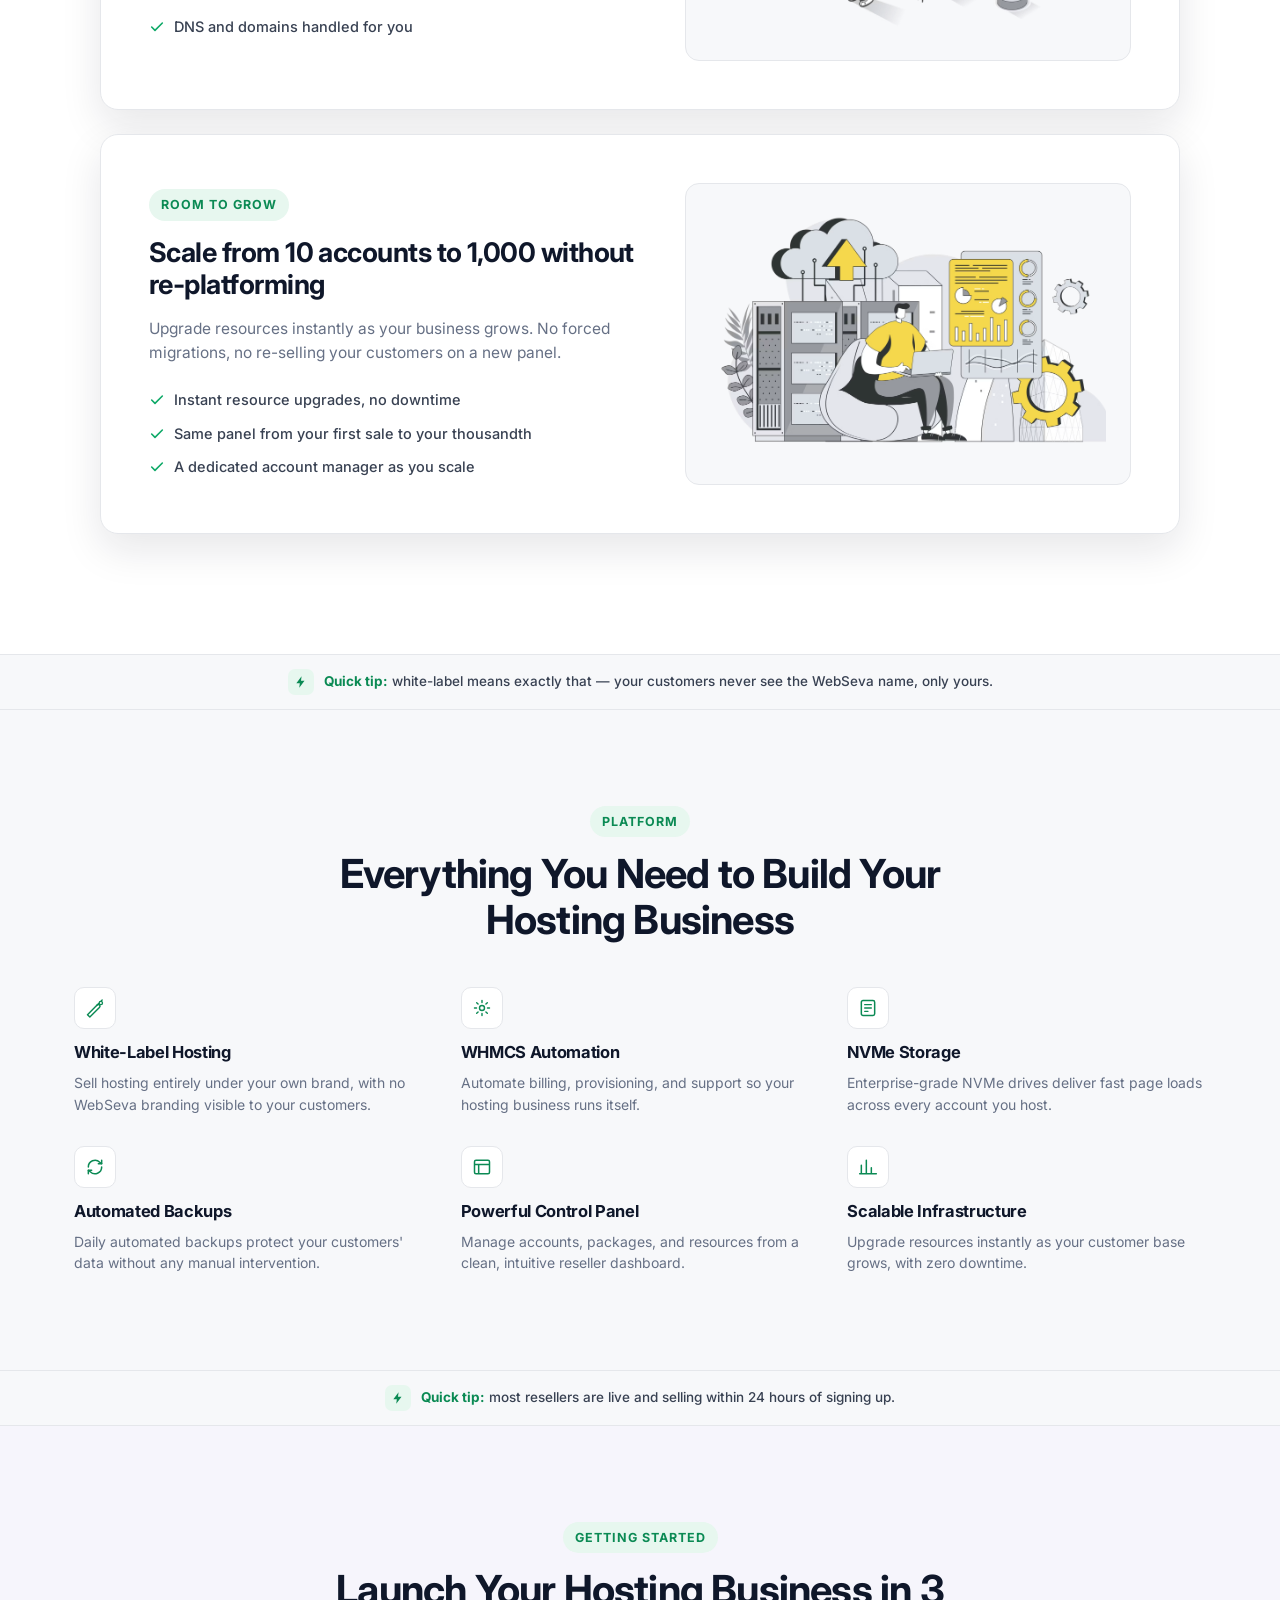
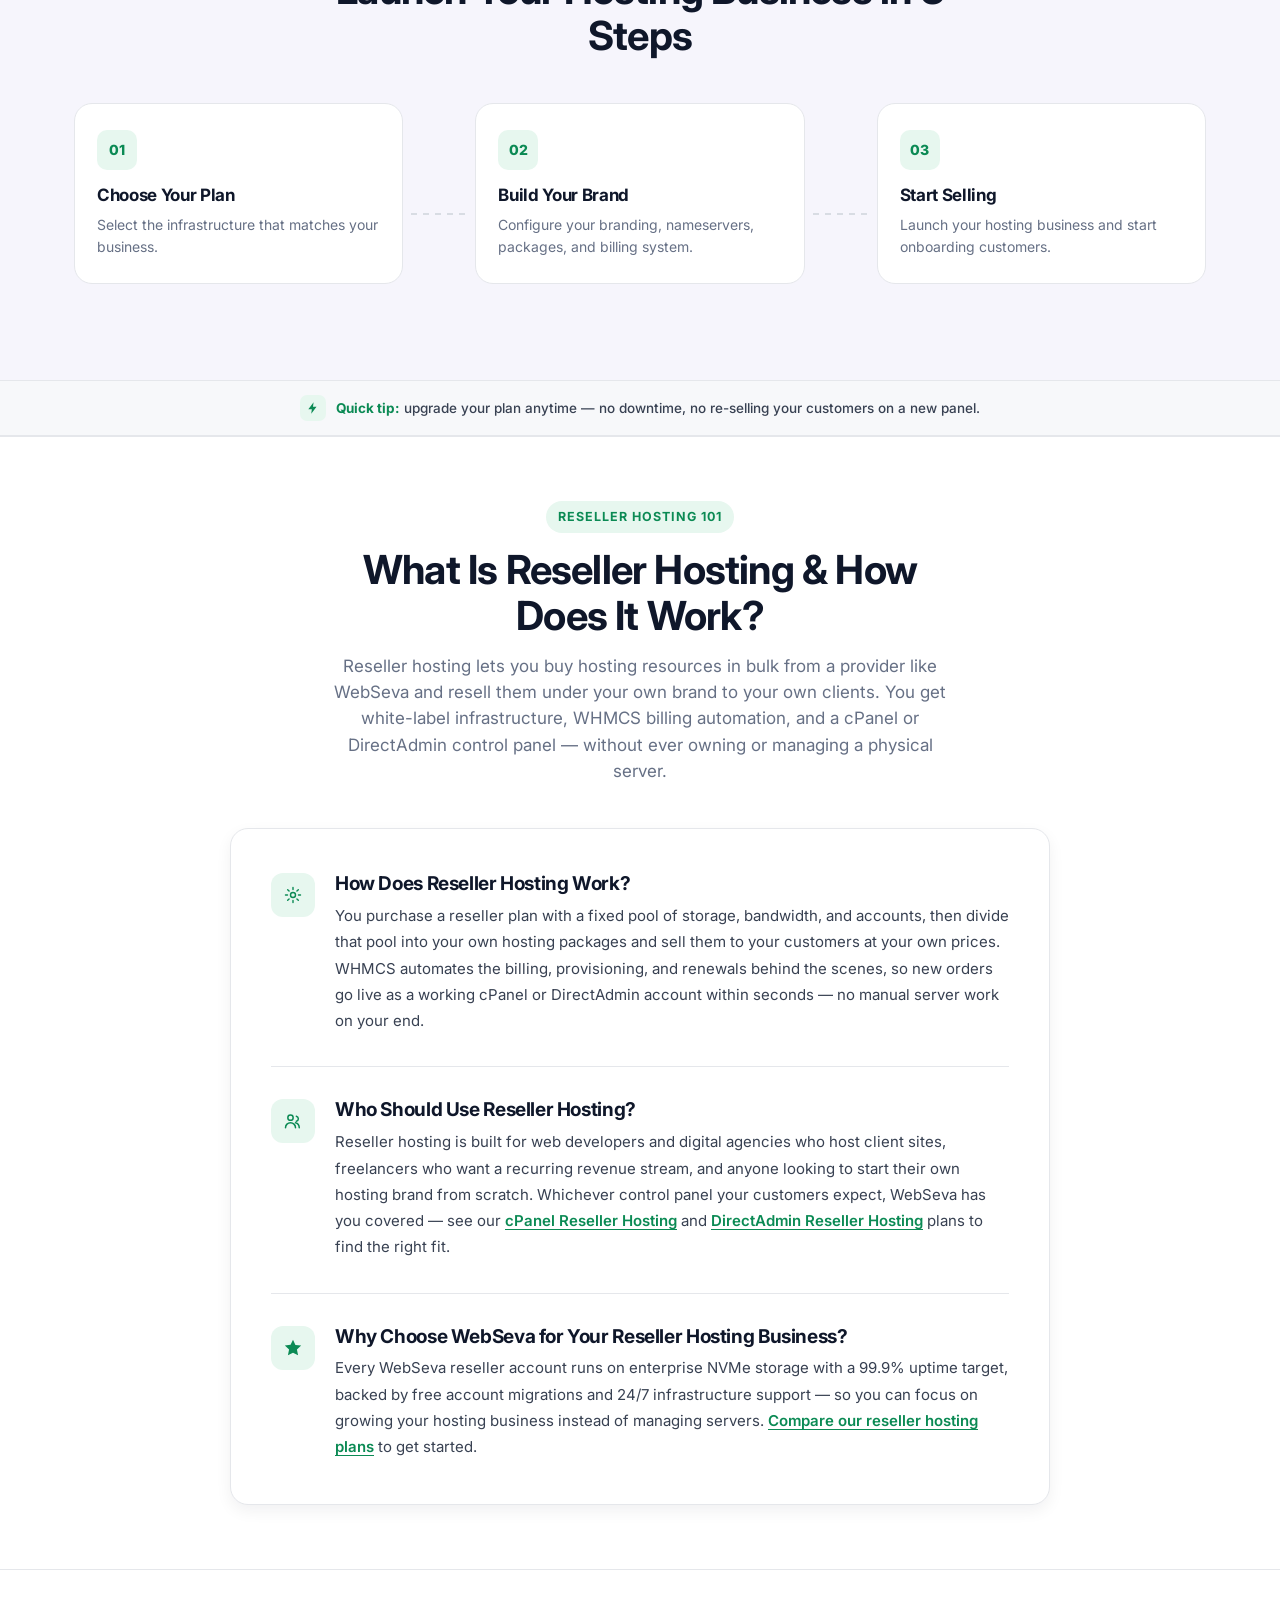
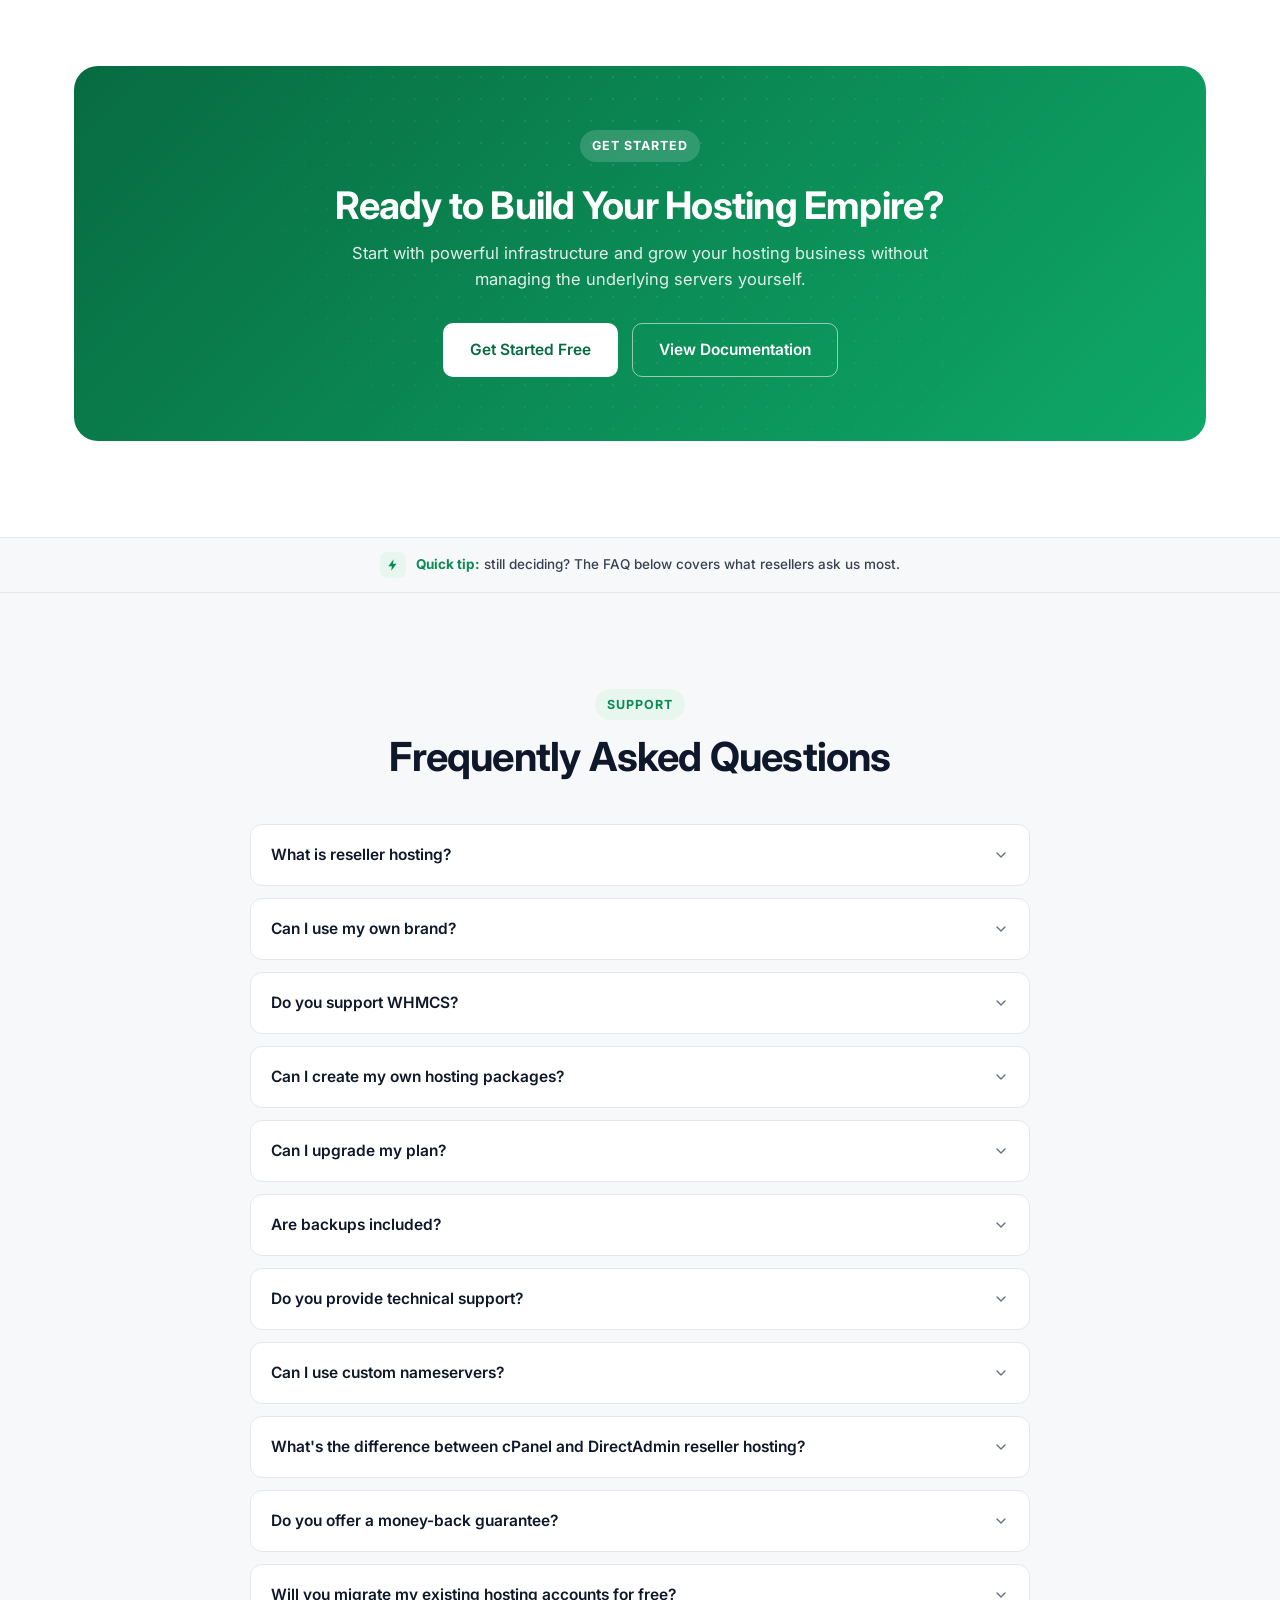
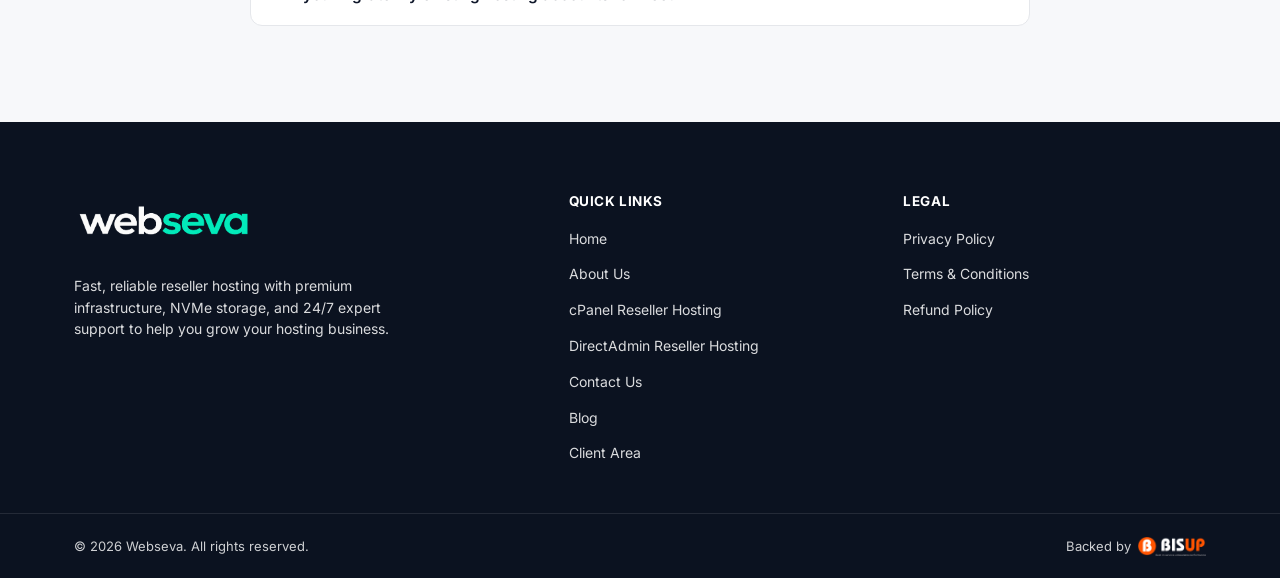
==== commit 028a4f28: "Add homepage SEO content + expand About Us page - Homepage: add "What Is Reseller Hosting?" long-for" ====
--- a/index.html
+++ b/index.html
@@ -52,7 +52,10 @@
     {"@type": "Question", "name": "Can I upgrade my plan?", "acceptedAnswer": {"@type": "Answer", "text": "Yes, you can upgrade your plan at any time as your hosting business grows, with resources scaled instantly and no downtime."}},
     {"@type": "Question", "name": "Are backups included?", "acceptedAnswer": {"@type": "Answer", "text": "Yes, automated daily backups are included on every reseller plan to help protect your customers' data."}},
     {"@type": "Question", "name": "Do you provide technical support?", "acceptedAnswer": {"@type": "Answer", "text": "Yes, our infrastructure team provides 24/7 technical support so you can focus on growing your hosting business."}},
-    {"@type": "Question", "name": "Can I use custom nameservers?", "acceptedAnswer": {"@type": "Answer", "text": "Yes, you can configure fully branded custom nameservers, such as ns1.yourbrand.com, for a completely white-label experience."}}
+    {"@type": "Question", "name": "Can I use custom nameservers?", "acceptedAnswer": {"@type": "Answer", "text": "Yes, you can configure fully branded custom nameservers, such as ns1.yourbrand.com, for a completely white-label experience."}},
+    {"@type": "Question", "name": "What's the difference between cPanel and DirectAdmin reseller hosting?", "acceptedAnswer": {"@type": "Answer", "text": "Both give you a white-label reseller hosting business — the difference is the control panel. cPanel is the most widely recognized panel in the industry, while DirectAdmin is lighter and more affordable to scale. Compare our cPanel Reseller Hosting and DirectAdmin Reseller Hosting plans to see which fits your business."}},
+    {"@type": "Question", "name": "Do you offer a money-back guarantee?", "acceptedAnswer": {"@type": "Answer", "text": "Yes, every plan includes a 30-day money-back guarantee, so you can try WebSeva risk-free."}},
+    {"@type": "Question", "name": "Will you migrate my existing hosting accounts for free?", "acceptedAnswer": {"@type": "Answer", "text": "Yes. Our team migrates your existing accounts, domains, and websites from your current host for free, with minimal downtime."}}
   ]
 }
 </script>
@@ -650,6 +653,41 @@
   </div>
 </div>
 
+<!-- ================= EXPLAINER ================= -->
+<section class="explainer" id="what-is-reseller-hosting">
+  <div class="container">
+    <div class="section-head">
+      <span class="eyebrow">Reseller Hosting 101</span>
+      <h2>What Is Reseller Hosting &amp; How Does It Work?</h2>
+      <p>Reseller hosting lets you buy hosting resources in bulk from a provider like WebSeva and resell them under your own brand to your own clients. You get white-label infrastructure, WHMCS billing automation, and a cPanel or DirectAdmin control panel — without ever owning or managing a physical server.</p>
+    </div>
+
+    <div class="explainer-panel">
+      <div class="explainer-item">
+        <div class="explainer-item-icon"><svg width="20" height="20"><use href="#icon-whmcs"/></svg></div>
+        <div>
+          <h3>How Does Reseller Hosting Work?</h3>
+          <p>You purchase a reseller plan with a fixed pool of storage, bandwidth, and accounts, then divide that pool into your own hosting packages and sell them to your customers at your own prices. WHMCS automates the billing, provisioning, and renewals behind the scenes, so new orders go live as a working cPanel or DirectAdmin account within seconds — no manual server work on your end.</p>
+        </div>
+      </div>
+      <div class="explainer-item">
+        <div class="explainer-item-icon"><svg width="20" height="20"><use href="#icon-accounts"/></svg></div>
+        <div>
+          <h3>Who Should Use Reseller Hosting?</h3>
+          <p>Reseller hosting is built for web developers and digital agencies who host client sites, freelancers who want a recurring revenue stream, and anyone looking to start their own hosting brand from scratch. Whichever control panel your customers expect, WebSeva has you covered — see our <a href="cpanel-reseller-hosting.html">cPanel Reseller Hosting</a> and <a href="directadmin-reseller-hosting.html">DirectAdmin Reseller Hosting</a> plans to find the right fit.</p>
+        </div>
+      </div>
+      <div class="explainer-item">
+        <div class="explainer-item-icon"><svg width="20" height="20"><use href="#icon-star"/></svg></div>
+        <div>
+          <h3>Why Choose WebSeva for Your Reseller Hosting Business?</h3>
+          <p>Every WebSeva reseller account runs on enterprise NVMe storage with a 99.9% uptime target, backed by free account migrations and 24/7 infrastructure support — so you can focus on growing your hosting business instead of managing servers. <a href="#pricing">Compare our reseller hosting plans</a> to get started.</p>
+        </div>
+      </div>
+    </div>
+  </div>
+</section>
+
 <!-- ================= CTA ================= -->
 <section class="cta-section">
   <div class="container">
@@ -739,6 +777,27 @@
         </button>
         <div class="faq-answer"><p>Yes, you can configure fully branded custom nameservers, such as ns1.yourbrand.com, for a completely white-label experience.</p></div>
       </div>
+      <div class="faq-item">
+        <button class="faq-question" aria-expanded="false">
+          What's the difference between cPanel and DirectAdmin reseller hosting?
+          <svg width="16" height="16"><use href="#icon-chevron-down"/></svg>
+        </button>
+        <div class="faq-answer"><p>Both give you a white-label reseller hosting business — the difference is the control panel. cPanel is the most widely recognized panel in the industry, while DirectAdmin is lighter and more affordable to scale. Compare our <a href="cpanel-reseller-hosting.html">cPanel Reseller Hosting</a> and <a href="directadmin-reseller-hosting.html">DirectAdmin Reseller Hosting</a> plans to see which fits your business.</p></div>
+      </div>
+      <div class="faq-item">
+        <button class="faq-question" aria-expanded="false">
+          Do you offer a money-back guarantee?
+          <svg width="16" height="16"><use href="#icon-chevron-down"/></svg>
+        </button>
+        <div class="faq-answer"><p>Yes, every plan includes a 30-day money-back guarantee, so you can try WebSeva risk-free.</p></div>
+      </div>
+      <div class="faq-item">
+        <button class="faq-question" aria-expanded="false">
+          Will you migrate my existing hosting accounts for free?
+          <svg width="16" height="16"><use href="#icon-chevron-down"/></svg>
+        </button>
+        <div class="faq-answer"><p>Yes. Our team migrates your existing accounts, domains, and websites from your current host for free, with minimal downtime.</p></div>
+      </div>
     </div>
   </div>
 </section>
--- a/css/styles.css
+++ b/css/styles.css
@@ -572,6 +572,40 @@
 }
 @media (max-width: 460px) {
   .trust-strip-inner { grid-template-columns: repeat(2, 1fr); }
+}
+
+/* =========================================================
+   EXPLAINER — long-form "What Is Reseller Hosting" SEO content
+   ========================================================= */
+.explainer { background: var(--color-surface); border-block: 1px solid var(--color-border); }
+.explainer-panel {
+  max-width: 820px;
+  margin-inline: auto;
+  background: #fff;
+  border: 1px solid var(--color-border);
+  border-radius: var(--radius-lg);
+  padding: 12px 40px;
+  box-shadow: var(--shadow-md);
+}
+.explainer-item { display: flex; gap: 20px; padding-block: 32px; }
+.explainer-item + .explainer-item { border-top: 1px solid var(--color-border); }
+.explainer-item-icon {
+  flex-shrink: 0;
+  width: 44px;
+  height: 44px;
+  border-radius: 12px;
+  background: var(--color-primary-light);
+  color: var(--color-primary-dark);
+  display: flex;
+  align-items: center;
+  justify-content: center;
+}
+.explainer-item h3 { font-size: 19px; margin-bottom: 8px; }
+.explainer-item p { font-size: 15px; color: var(--color-text); line-height: 1.75; }
+.explainer-item p a { color: var(--color-primary-dark); font-weight: 600; text-decoration: underline; text-underline-offset: 3px; }
+@media (max-width: 640px) {
+  .explainer-panel { padding: 4px 22px; }
+  .explainer-item { gap: 14px; padding-block: 24px; }
 }
 
 /* =========================================================
@@ -947,6 +981,16 @@
   .feature-grid { grid-template-columns: 1fr; }
 }
 
+/* 4-item variant (e.g. the About page's infrastructure highlights) so 4 cards fill an even
+   2x2/4x1 grid instead of wrapping 3+1 under the default 3-column .feature-grid. */
+.feature-grid-4col { grid-template-columns: repeat(4, 1fr); }
+@media (max-width: 900px) {
+  .feature-grid-4col { grid-template-columns: 1fr 1fr; }
+}
+@media (max-width: 560px) {
+  .feature-grid-4col { grid-template-columns: 1fr; }
+}
+
 /* =========================================================
    HOW IT WORKS
    ========================================================= */
@@ -1001,6 +1045,11 @@
   border-radius: 24px;
   padding: 64px 40px;
   text-align: center;
+  transition: transform 0.4s var(--ease), box-shadow 0.4s var(--ease);
+}
+.cta-box:hover {
+  transform: translateY(-6px);
+  box-shadow: 0 30px 60px rgba(8, 107, 65, 0.35);
 }
 .cta-pattern {
   position: absolute; inset: 0;
@@ -1008,7 +1057,9 @@
   background-size: 22px 22px;
   mask-image: radial-gradient(circle at 50% 30%, black, transparent 75%);
   opacity: 0.7;
-}
+  transition: transform 0.6s var(--ease);
+}
+.cta-box:hover .cta-pattern { transform: scale(1.12); }
 .cta-content { position: relative; max-width: 640px; margin-inline: auto; }
 .cta-content h2 { color: #fff; font-size: clamp(28px, 4vw, 38px); margin-bottom: 14px; }
 .cta-content p { color: rgba(255,255,255,0.88); font-size: 16.5px; margin-bottom: 30px; }
@@ -1017,6 +1068,10 @@
 @media (max-width: 560px) {
   .cta-box { padding: 44px 22px; }
   .cta-actions { flex-direction: column; align-items: stretch; }
+}
+@media (prefers-reduced-motion: reduce) {
+  .cta-box, .cta-pattern { transition: none; }
+  .cta-box:hover { transform: none; }
 }
 
 /* =========================================================
@@ -1191,6 +1246,60 @@
 .mission-vision-card p { font-size: 15px; color: var(--color-text); }
 @media (max-width: 700px) {
   .mission-vision-grid { grid-template-columns: 1fr; }
+}
+
+/* Static (non-scrolling) tech-partner logo row — reuses .logo-marquee-label/.logo-marquee-img
+   for the caption and logo treatment, but without the homepage's scrolling marquee track. */
+.partner-logos-row {
+  display: flex;
+  flex-wrap: wrap;
+  justify-content: center;
+  align-items: center;
+  gap: 48px;
+}
+
+/* Global infrastructure region grid */
+.region-grid {
+  display: grid;
+  grid-template-columns: repeat(3, 1fr);
+  gap: 16px;
+  margin-top: 8px;
+}
+.region-card {
+  display: flex;
+  align-items: center;
+  gap: 12px;
+  padding: 18px 20px;
+  border: 1px solid var(--color-border);
+  border-radius: var(--radius-md);
+  background: #fff;
+}
+.region-card-flag { font-size: 26px; line-height: 1; flex-shrink: 0; }
+.region-card h4 { font-size: 15px; margin-bottom: 2px; }
+.region-card p { font-size: 13px; color: var(--color-muted); }
+@media (max-width: 800px) {
+  .region-grid { grid-template-columns: repeat(2, 1fr); }
+}
+@media (max-width: 460px) {
+  .region-grid { grid-template-columns: 1fr; }
+}
+
+/* Payment method pills */
+.payment-chips {
+  display: flex;
+  flex-wrap: wrap;
+  justify-content: center;
+  gap: 12px;
+  margin-top: 8px;
+}
+.payment-chip {
+  padding: 10px 20px;
+  border: 1px solid var(--color-border-strong);
+  border-radius: var(--radius-full);
+  background: #fff;
+  font-size: 14px;
+  font-weight: 600;
+  color: var(--color-heading);
 }
 
 /* =========================================================
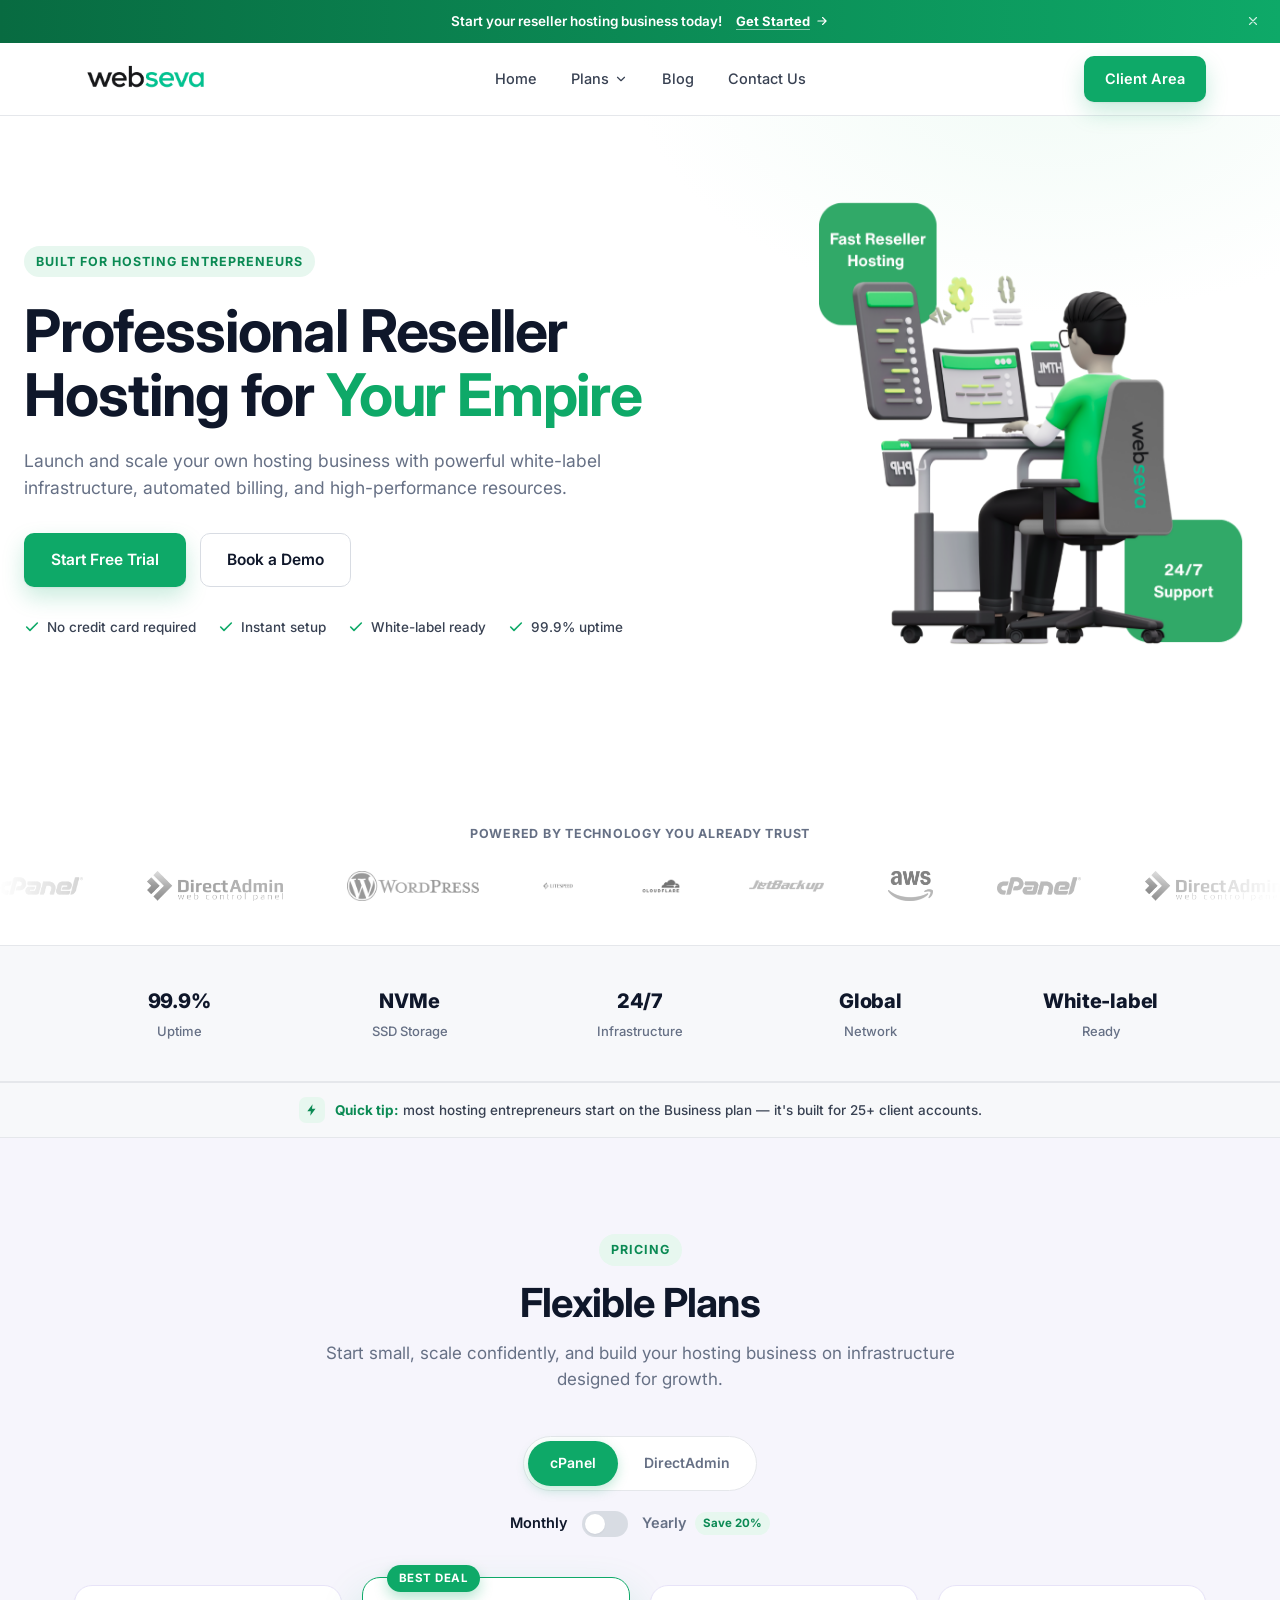
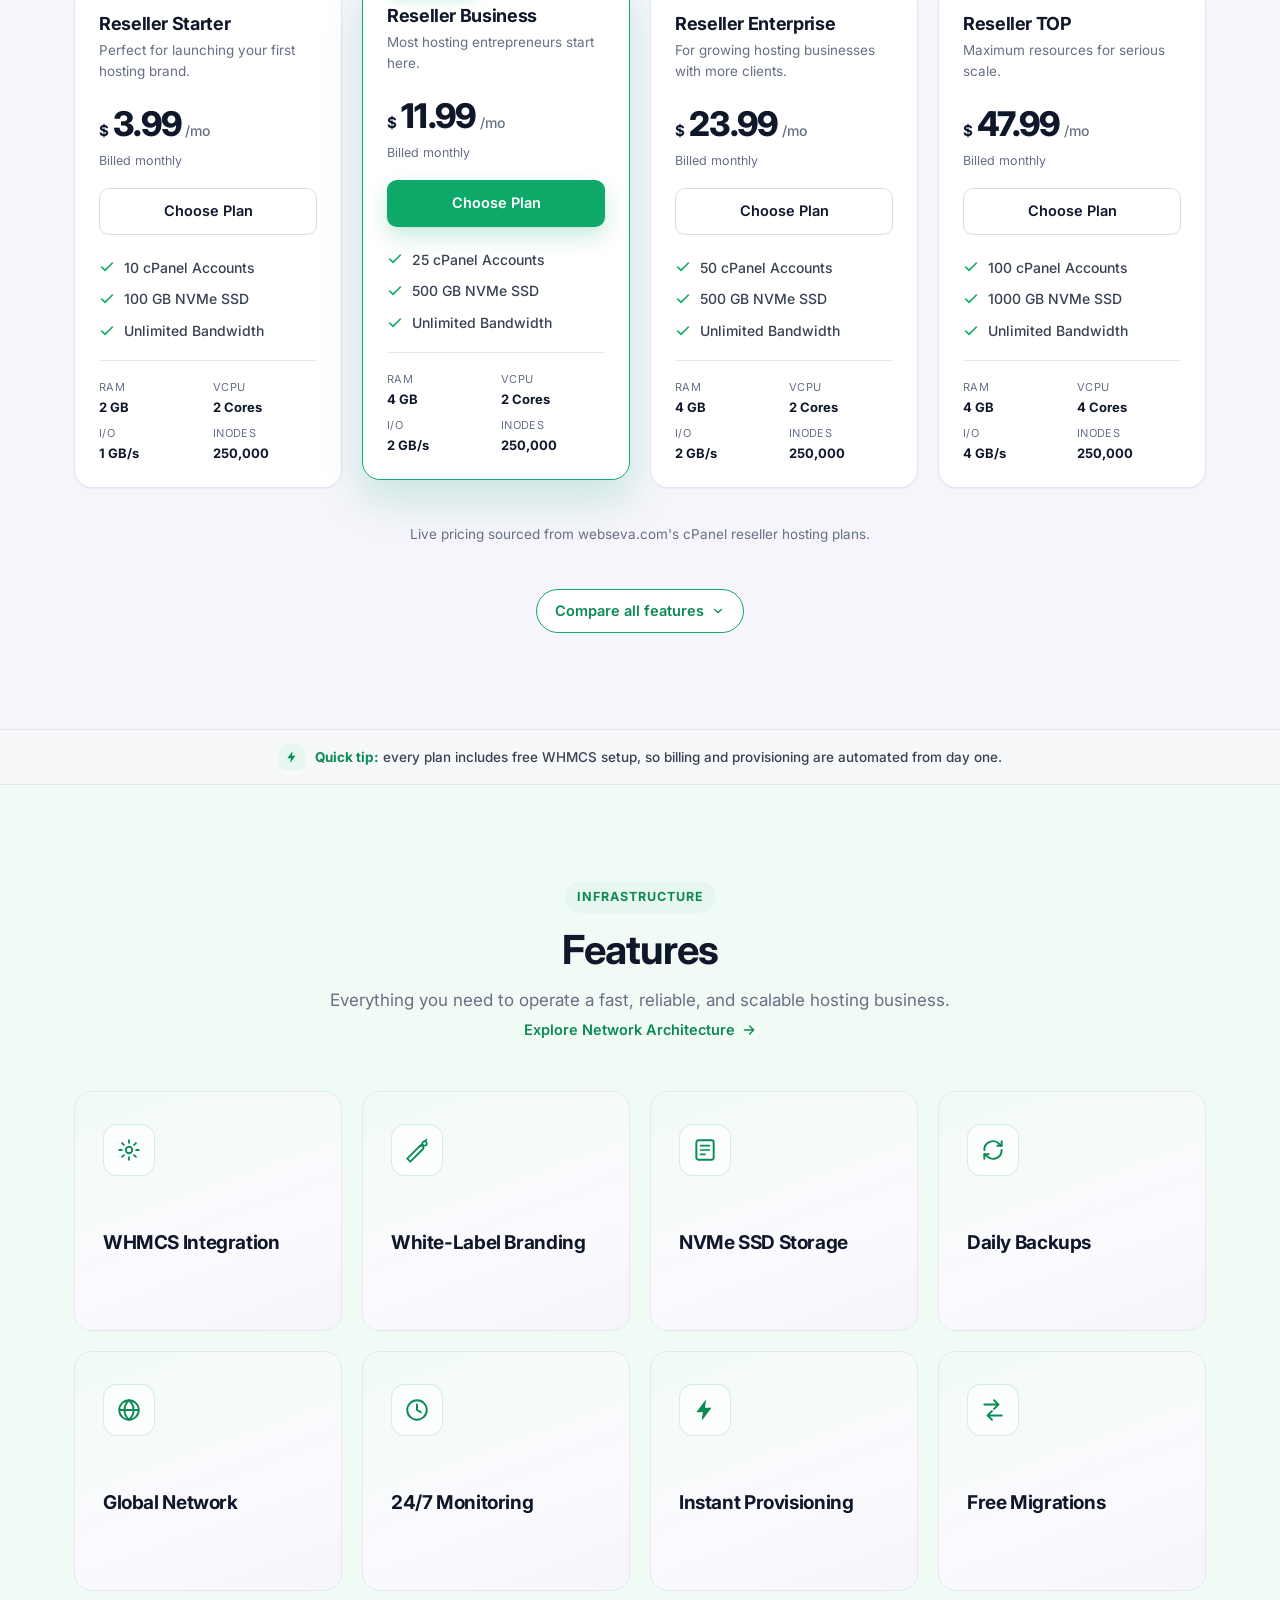
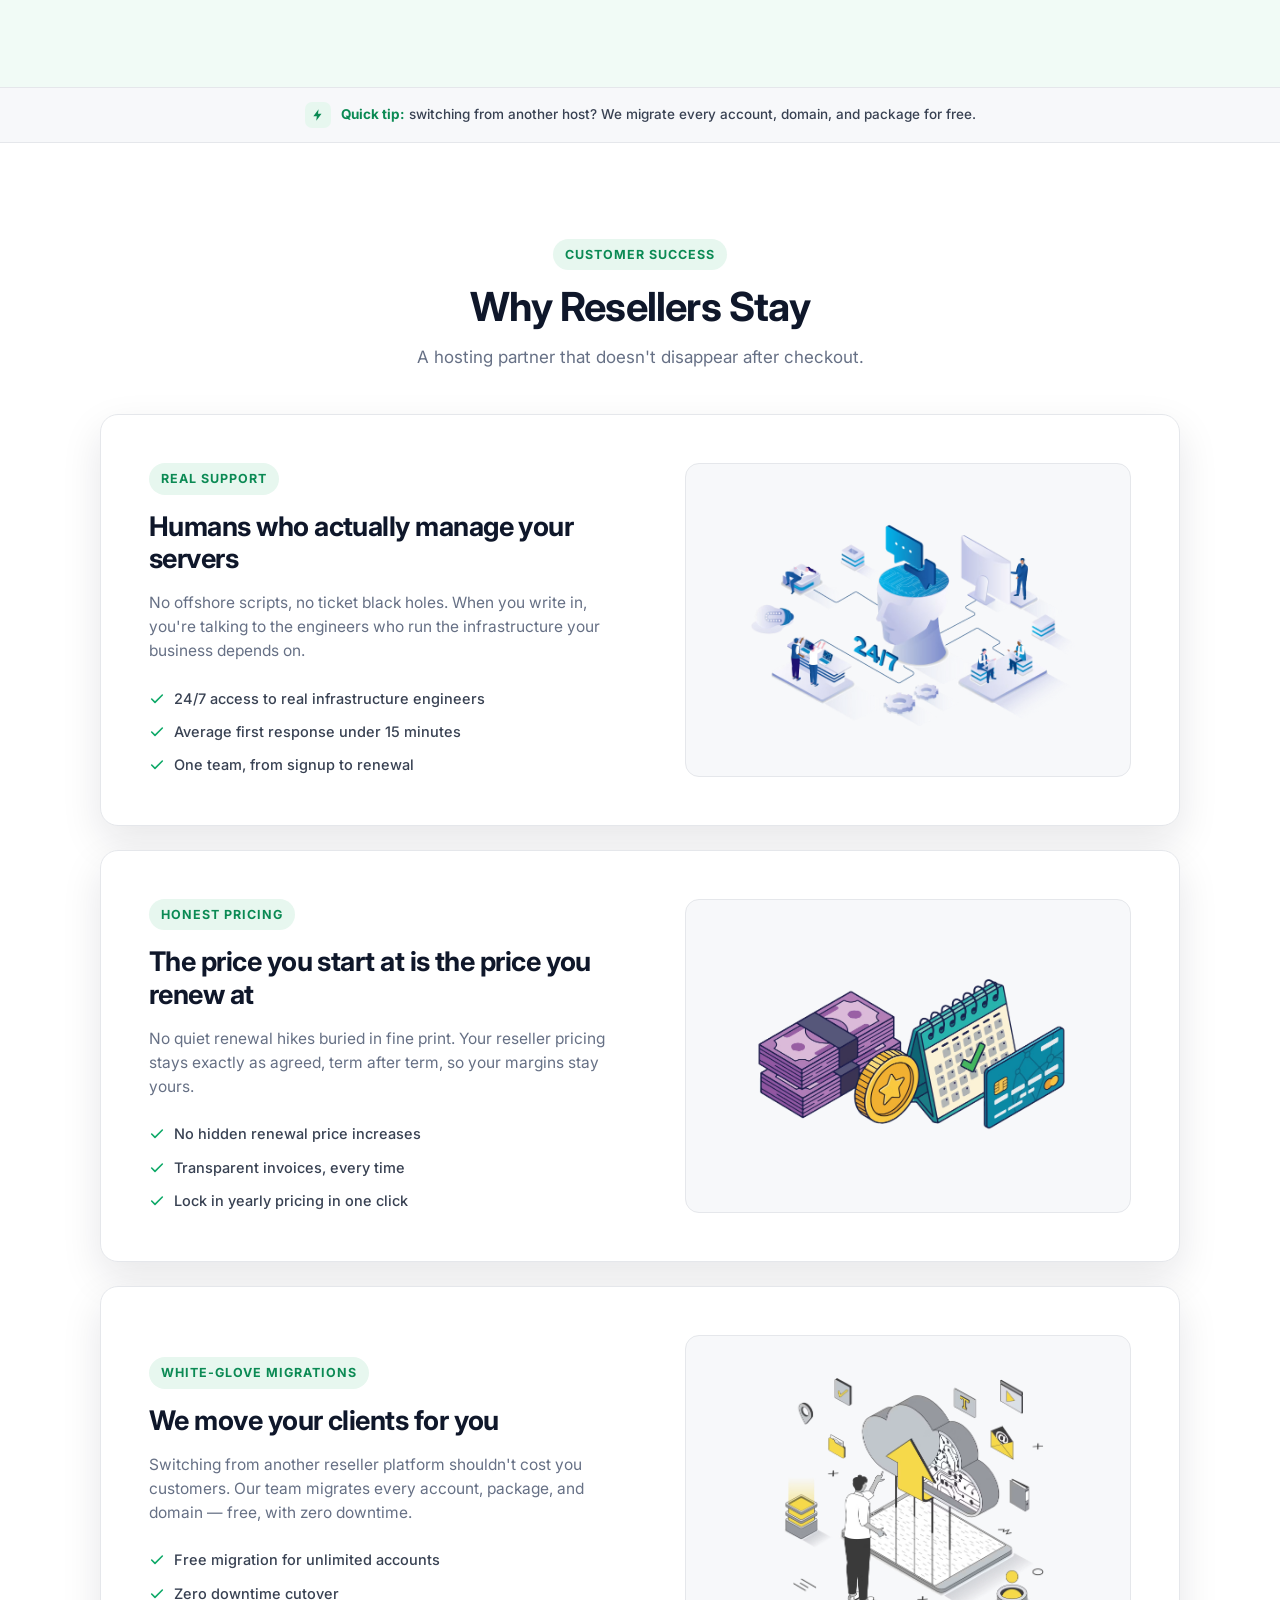
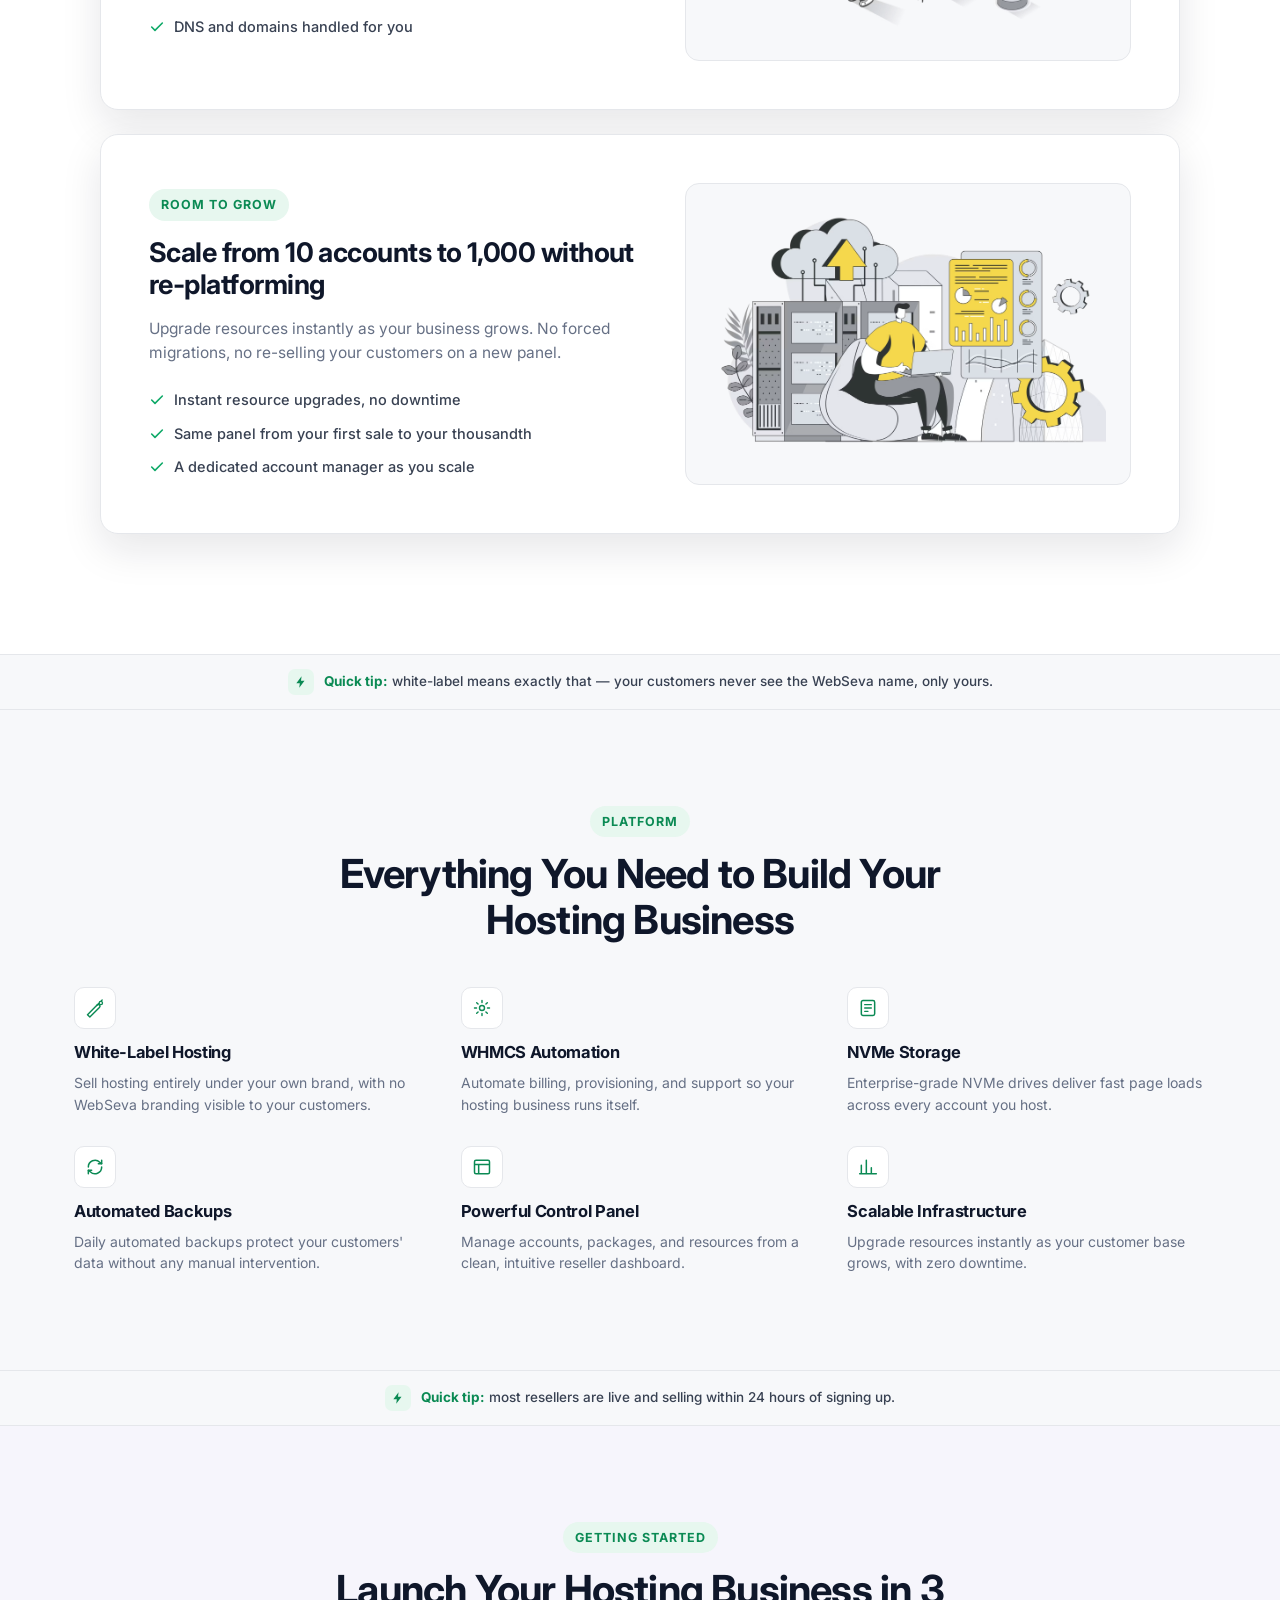
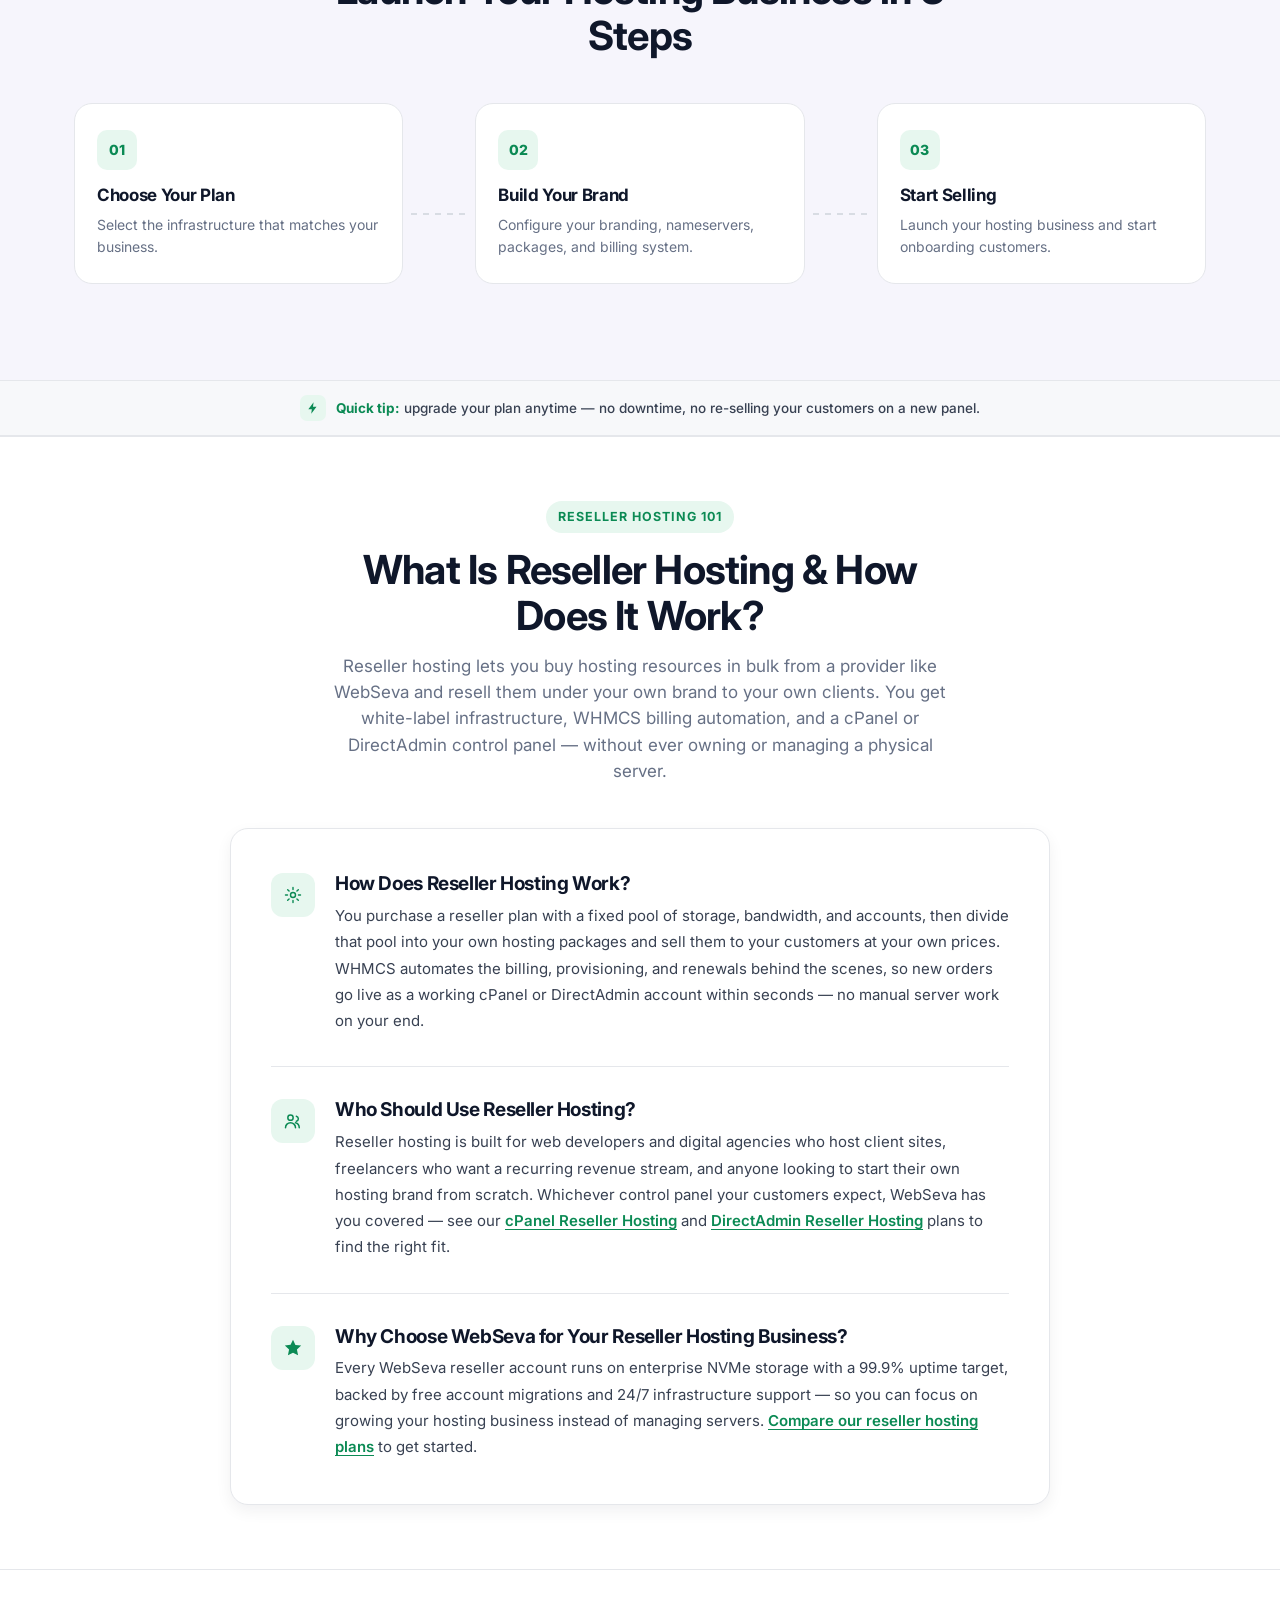
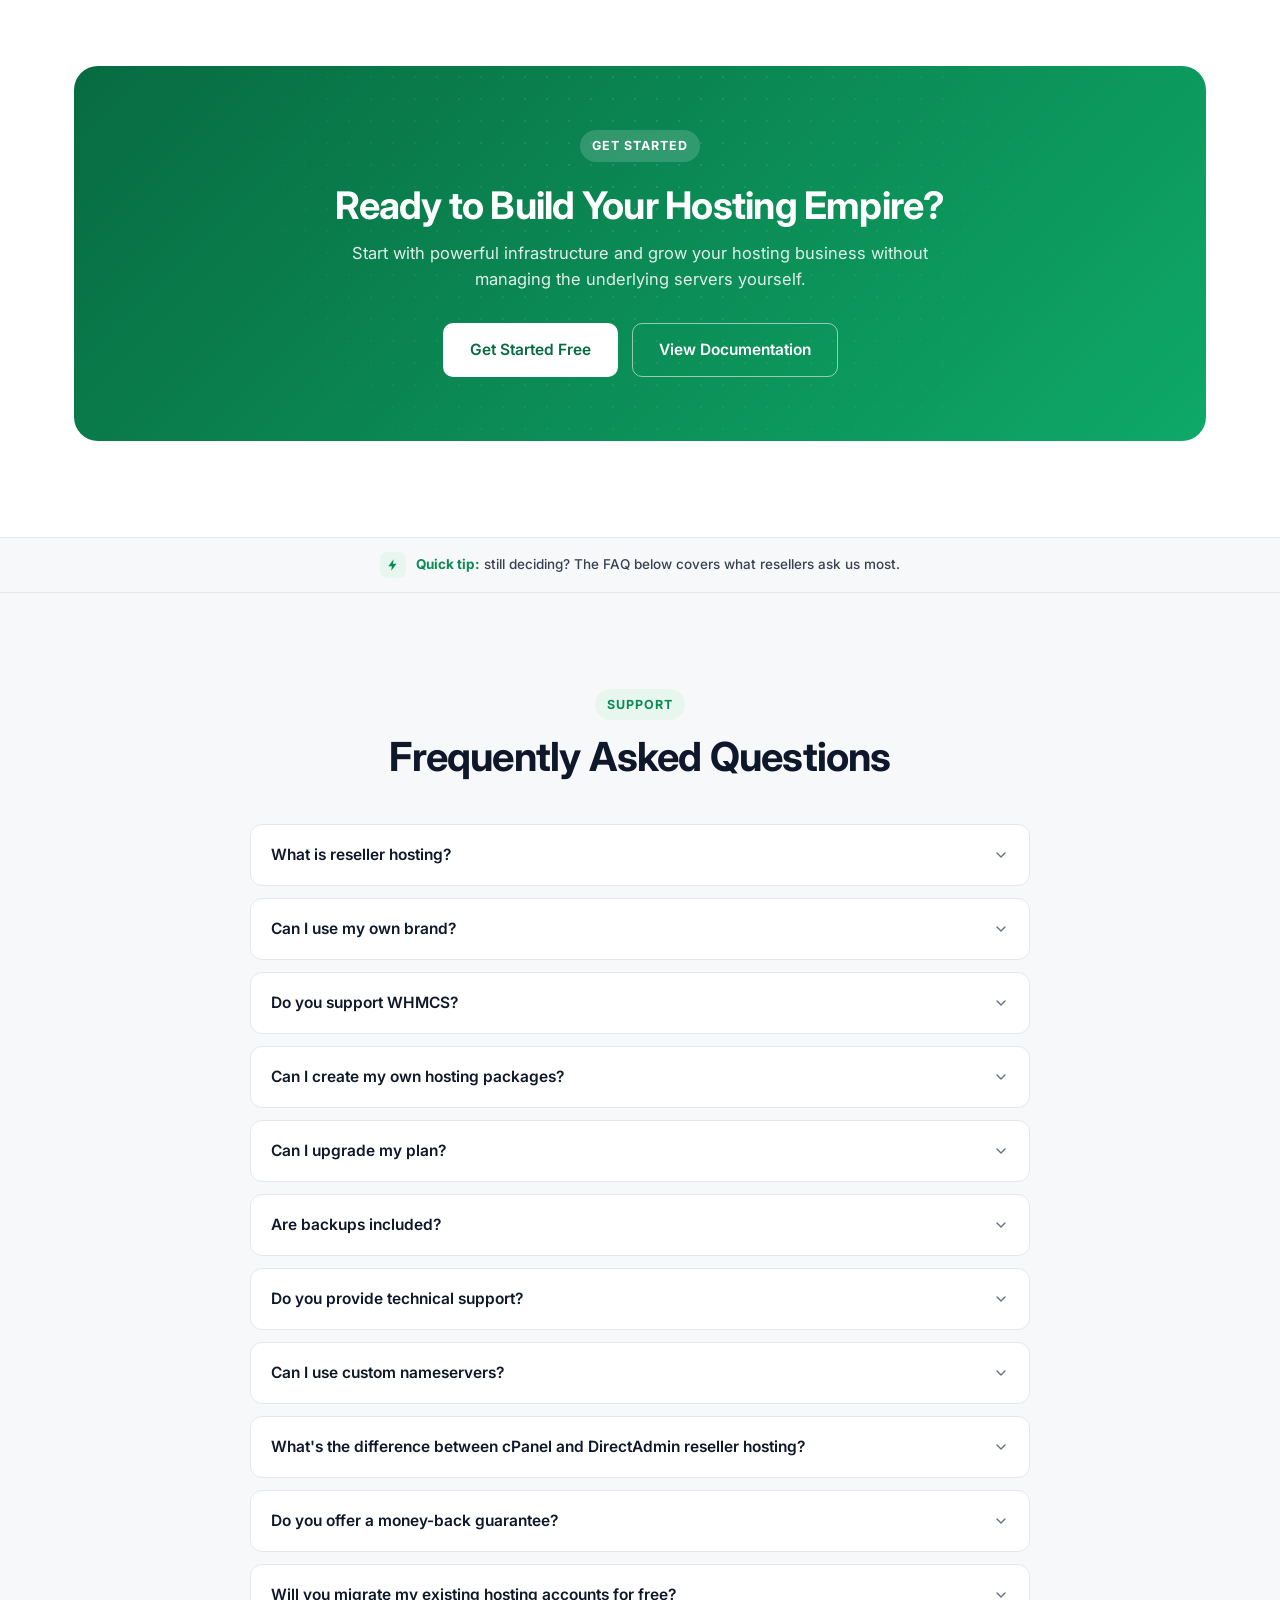
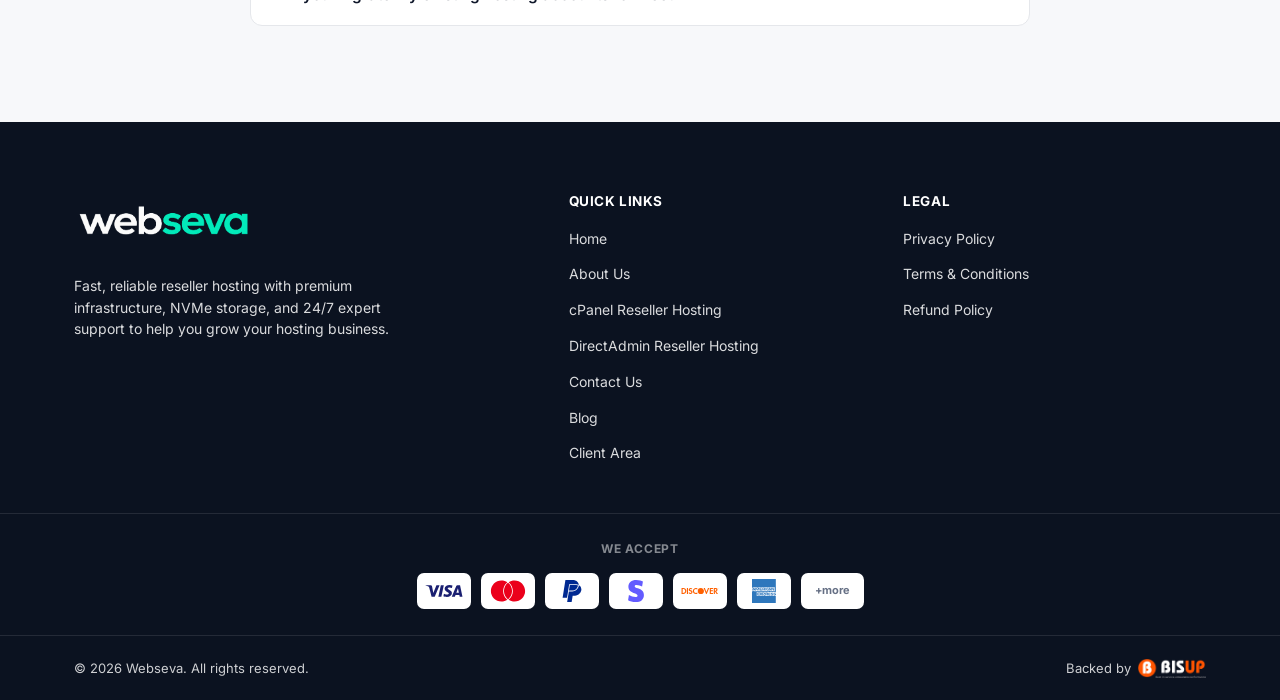
==== commit 8e8a4502: "added we accept section in footer" ====
--- a/index.html
+++ b/index.html
@@ -837,6 +837,21 @@
     </div>
   </div>
 
+  <div class="footer-payments">
+    <div class="container footer-payments-inner">
+      <span class="footer-payments-label">We Accept</span>
+      <div class="footer-payments-icons">
+        <span class="footer-payment-icon"><svg role="img" viewBox="-1 7.124 26 9.751" xmlns="http://www.w3.org/2000/svg"><title>Visa</title><path fill="#1A1F71" d="M9.112 8.262L5.97 15.758H3.92L2.374 9.775c-.094-.368-.175-.503-.461-.658C1.447 8.864.677 8.627 0 8.479l.046-.217h3.3a.904.904 0 01.894.764l.817 4.338 2.018-5.102zm8.033 5.049c.008-1.979-2.736-2.088-2.717-2.972.006-.269.262-.555.822-.628a3.66 3.66 0 011.913.336l.34-1.59a5.207 5.207 0 00-1.814-.333c-1.917 0-3.266 1.02-3.278 2.479-.012 1.079.963 1.68 1.698 2.04.756.367 1.01.603 1.006.931-.005.504-.602.725-1.16.734-.975.015-1.54-.263-1.992-.473l-.351 1.642c.453.208 1.289.39 2.156.398 2.037 0 3.37-1.006 3.377-2.564m5.061 2.447H24l-1.565-7.496h-1.656a.883.883 0 00-.826.55l-2.909 6.946h2.036l.405-1.12h2.488zm-2.163-2.656l1.02-2.815.588 2.815zm-8.16-4.84l-1.603 7.496H8.34l1.605-7.496z"/></svg></span>
+        <span class="footer-payment-icon"><svg role="img" viewBox="-1 3.584 26 16.831" xmlns="http://www.w3.org/2000/svg"><title>Mastercard</title><path fill="#EB001B" d="M11.343 18.031c.058.049.12.098.181.146-1.177.783-2.59 1.238-4.107 1.238C3.32 19.416 0 16.096 0 12c0-4.095 3.32-7.416 7.416-7.416 1.518 0 2.931.456 4.105 1.238-.06.051-.12.098-.165.15C9.6 7.489 8.595 9.688 8.595 12c0 2.311 1.001 4.51 2.748 6.031zm5.241-13.447c-1.52 0-2.931.456-4.105 1.238.06.051.12.098.165.15C14.4 7.489 15.405 9.688 15.405 12c0 2.31-1.001 4.507-2.748 6.031-.058.049-.12.098-.181.146 1.177.783 2.588 1.238 4.107 1.238C20.68 19.416 24 16.096 24 12c0-4.094-3.32-7.416-7.416-7.416zM12 6.174c-.096.075-.189.15-.28.231C10.156 7.764 9.169 9.765 9.169 12c0 2.236.987 4.236 2.551 5.595.09.08.185.158.28.232.096-.074.189-.152.28-.232 1.563-1.359 2.551-3.359 2.551-5.595 0-2.235-.987-4.236-2.551-5.595-.09-.08-.184-.156-.28-.231z"/></svg></span>
+        <span class="footer-payment-icon"><svg role="img" viewBox="0.82 -1 22.358 26" xmlns="http://www.w3.org/2000/svg"><title>PayPal</title><path fill="#002991" d="M15.607 4.653H8.941L6.645 19.251H1.82L4.862 0h7.995c3.754 0 6.375 2.294 6.473 5.513-.648-.478-2.105-.86-3.722-.86m6.57 5.546c0 3.41-3.01 6.853-6.958 6.853h-2.493L11.595 24H6.74l1.845-11.538h3.592c4.208 0 7.346-3.634 7.153-6.949a5.24 5.24 0 0 1 2.848 4.686M9.653 5.546h6.408c.907 0 1.942.222 2.363.541-.195 2.741-2.655 5.483-6.441 5.483H8.714Z"/></svg></span>
+        <span class="footer-payment-icon"><svg role="img" viewBox="2.434 -1 19.133 26" xmlns="http://www.w3.org/2000/svg"><title>Stripe</title><path fill="#635BFF" d="M13.976 9.15c-2.172-.806-3.356-1.426-3.356-2.409 0-.831.683-1.305 1.901-1.305 2.227 0 4.515.858 6.09 1.631l.89-5.494C18.252.975 15.697 0 12.165 0 9.667 0 7.589.654 6.104 1.872 4.56 3.147 3.757 4.992 3.757 7.218c0 4.039 2.467 5.76 6.476 7.219 2.585.92 3.445 1.574 3.445 2.583 0 .98-.84 1.545-2.354 1.545-1.875 0-4.965-.921-6.99-2.109l-.9 5.555C5.175 22.99 8.385 24 11.714 24c2.641 0 4.843-.624 6.328-1.813 1.664-1.305 2.525-3.236 2.525-5.732 0-4.128-2.524-5.851-6.594-7.305h.003z"/></svg></span>
+        <span class="footer-payment-icon"><svg role="img" viewBox="-0.999 8.977 25.998 6.046" xmlns="http://www.w3.org/2000/svg"><title>Discover</title><path fill="#FF6000" d="M14.58 12a2.023 2.023 0 1 1-2.025-2.023h.002c1.118 0 2.023.906 2.023 2.023zm-5.2-2.001c-1.124 0-2.025.884-2.025 1.99 0 1.118.878 1.984 2.007 1.984.319 0 .593-.063.93-.221v-.873c-.296.297-.559.416-.895.416-.747 0-1.277-.542-1.277-1.312 0-.73.547-1.306 1.243-1.306.354 0 .622.126.93.428v-.873a1.898 1.898 0 0 0-.913-.233zm-3.352 1.545c-.445-.165-.576-.273-.576-.479 0-.239.233-.422.553-.422.222 0 .405.091.598.308l.388-.508a1.665 1.665 0 0 0-1.117-.422c-.673 0-1.186.467-1.186 1.089 0 .524.239.792.936 1.043.291.103.438.171.513.217a.456.456 0 0 1 .222.394c0 .308-.245.536-.576.536-.354 0-.639-.177-.809-.507l-.479.461c.342.502.752.724 1.317.724.771 0 1.311-.513 1.311-1.249-.002-.603-.252-.876-1.095-1.185zM24 10.3a.29.29 0 0 1-.288.291.29.29 0 0 1-.291-.291v-.003A.29.29 0 1 1 24 10.3zm-.059.001a.235.235 0 0 0-.231-.239.234.234 0 0 0-.232.239c0 .132.104.239.232.239a.235.235 0 0 0 .231-.239zM3.472 13.887h.742v-3.803h-.742v3.803zm12.702-1.248l-1.014-2.554h-.81l1.614 3.9h.399l1.643-3.9h-.804l-1.028 2.554zm2.166 1.248h2.104v-.644h-1.362v-1.027h1.312v-.644h-1.312v-.844h1.362v-.644H18.34v3.803zm5.409-3.557l.11.138h-.097l-.094-.13v.13h-.08v-.334h.107c.081 0 .126.036.126.103.001.046-.025.08-.072.093zm-.006-.092c0-.029-.021-.043-.06-.043h-.014v.087h.014c.039 0 .06-.014.06-.044zm-1.228 2.047l1.197 1.602H22.8l-1.027-1.528h-.097v1.528h-.741v-3.803h1.1c.855 0 1.346.411 1.346 1.123 0 .583-.308.965-.866 1.078zm.103-1.038c0-.37-.251-.563-.713-.563h-.228v1.152h.217c.473-.001.724-.207.724-.589zm-19.487.742a1.91 1.91 0 0 1-.69 1.46c-.365.303-.781.439-1.357.439H.001v-3.803H1.09c1.202 0 2.041.781 2.041 1.904zm-.764-.006c0-.364-.154-.718-.411-.947-.245-.222-.536-.308-1.015-.308H.742v2.515h.199c.479 0 .782-.092 1.015-.302.256-.228.411-.593.411-.958z"/></svg></span>
+        <span class="footer-payment-icon"><svg role="img" viewBox="0 0 24 24" xmlns="http://www.w3.org/2000/svg"><title>American Express</title><path fill="#2E77BC" d="M16.015 14.378c0-.32-.135-.496-.344-.622-.21-.12-.464-.135-.81-.135h-1.543v2.82h.675v-1.027h.72c.24 0 .39.024.478.125.12.13.104.38.104.55v.35h.66v-.555c-.002-.25-.017-.376-.108-.516-.06-.08-.18-.18-.33-.234l.02-.008c.18-.072.48-.297.48-.747zm-.87.407l-.028-.002c-.09.053-.195.058-.33.058h-.81v-.63h.824c.12 0 .24 0 .33.05.098.048.156.147.15.255 0 .12-.045.215-.134.27zM20.297 15.837H19v.6h1.304c.676 0 1.05-.278 1.05-.884 0-.28-.066-.448-.187-.582-.153-.133-.392-.193-.73-.207l-.376-.015c-.104 0-.18 0-.255-.03-.09-.03-.15-.105-.15-.21 0-.09.017-.166.09-.21.083-.046.177-.066.272-.06h1.23v-.602h-1.35c-.704 0-.958.437-.958.84 0 .9.776.855 1.407.87.104 0 .18.015.225.06.046.03.082.106.082.18 0 .077-.035.15-.08.18-.06.053-.15.07-.277.07zM0 0v10.096L.81 8.22h1.75l.225.464V8.22h2.043l.45 1.02.437-1.013h6.502c.295 0 .56.057.756.236v-.23h1.787v.23c.307-.17.686-.23 1.12-.23h2.606l.24.466v-.466h1.918l.254.465v-.466h1.858v3.948H20.87l-.36-.6v.585h-2.353l-.256-.63h-.583l-.27.614h-1.213c-.48 0-.84-.104-1.08-.24v.24h-2.89v-.884c0-.12-.03-.12-.105-.135h-.105v1.036H6.067v-.48l-.21.48H4.69l-.202-.48v.465H2.235l-.256-.624H1.4l-.256.624H0V24h23.786v-7.108c-.27.135-.613.18-.973.18H21.09v-.255c-.21.165-.57.255-.914.255H14.71v-.9c0-.12-.018-.12-.12-.12h-.075v1.022h-1.8v-1.066c-.298.136-.643.15-.928.136h-.214v.915h-2.18l-.54-.617-.57.6H4.742v-3.93h3.61l.518.602.554-.6h2.412c.28 0 .74.03.942.225v-.24h2.177c.202 0 .644.045.903.225v-.24h3.265v.24c.163-.164.508-.24.803-.24h1.89v.24c.194-.15.464-.24.84-.24h1.176V0H0zM21.156 14.955c.004.005.006.012.01.016.01.01.024.01.032.02l-.042-.035zM23.828 13.082h.065v.555h-.065zM23.865 15.03v-.005c-.03-.025-.046-.048-.075-.07-.15-.153-.39-.215-.764-.225l-.36-.012c-.12 0-.194-.007-.27-.03-.09-.03-.15-.105-.15-.21 0-.09.03-.16.09-.204.076-.045.15-.05.27-.05h1.223v-.588h-1.283c-.69 0-.96.437-.96.84 0 .9.78.855 1.41.87.104 0 .18.015.224.06.046.03.076.106.076.18 0 .07-.034.138-.09.18-.045.056-.136.07-.27.07h-1.288v.605h1.287c.42 0 .734-.118.9-.36h.03c.09-.134.135-.3.135-.523 0-.24-.045-.39-.135-.526zM18.597 14.208v-.583h-2.235V16.458h2.235v-.585h-1.57v-.57h1.533v-.584h-1.532v-.51M13.51 8.787h.685V11.6h-.684zM13.126 9.543l-.007.006c0-.314-.13-.5-.34-.624-.217-.125-.47-.135-.81-.135H10.43v2.82h.674v-1.034h.72c.24 0 .39.03.487.12.122.136.107.378.107.548v.354h.677v-.553c0-.25-.016-.375-.11-.516-.09-.107-.202-.19-.33-.237.172-.07.472-.3.472-.75zm-.855.396h-.015c-.09.054-.195.056-.33.056H11.1v-.623h.825c.12 0 .24.004.33.05.09.04.15.128.15.25s-.047.22-.134.266zM15.92 9.373h.632v-.6h-.644c-.464 0-.804.105-1.02.33-.286.3-.362.69-.362 1.11 0 .512.123.833.36 1.074.232.238.645.31.97.31h.78l.255-.627h1.39l.262.627h1.36v-2.11l1.272 2.11h.95l.002.002V8.786h-.684v1.963l-1.18-1.96h-1.02V11.4L18.11 8.744h-1.004l-.943 2.22h-.3c-.177 0-.362-.03-.468-.134-.125-.15-.186-.36-.186-.662 0-.285.08-.51.194-.63.133-.135.272-.165.516-.165zm1.668-.108l.464 1.118v.002h-.93l.466-1.12zM2.38 10.97l.254.628H4V9.393l.972 2.205h.584l.973-2.202.015 2.202h.69v-2.81H6.118l-.807 1.904-.876-1.905H3.343v2.663L2.205 8.787h-.997L.01 11.597h.72l.26-.626h1.39zm-.688-1.705l.46 1.118-.003.002h-.915l.457-1.12zM11.856 13.62H9.714l-.85.923-.825-.922H5.346v2.82H8l.855-.932.824.93h1.302v-.94h.838c.6 0 1.17-.164 1.17-.945l-.006-.003c0-.78-.598-.93-1.128-.93zM7.67 15.853l-.014-.002H6.02v-.557h1.47v-.574H6.02v-.51H7.7l.733.82-.764.824zm2.642.33l-1.03-1.147 1.03-1.108v2.253zm1.553-1.258h-.885v-.717h.885c.24 0 .42.098.42.344 0 .243-.15.372-.42.372zM9.967 9.373v-.586H7.73V11.6h2.237v-.58H8.4v-.564h1.527V9.88H8.4v-.507"/></svg></span>
+        <span class="footer-payment-icon footer-payment-more">+more</span>
+      </div>
+    </div>
+  </div>
+
   <div class="footer-bottom">
     <div class="container footer-bottom-inner">
       <span>© 2026 Webseva. All rights reserved.</span>
--- a/css/styles.css
+++ b/css/styles.css
@@ -1200,6 +1200,25 @@
 .footer-bottom-inner { display: flex; align-items: center; justify-content: space-between; gap: 16px; flex-wrap: wrap; font-size: 13px; color: rgba(255,255,255,0.8); }
 .footer-bottom-inner a { color: rgba(255,255,255,0.9); font-weight: 600; transition: color 0.2s var(--ease); }
 .footer-bottom-inner a:hover { color: #fff; }
+
+.footer-payments { border-top: 1px solid rgba(255,255,255,0.1); padding-block: 26px; }
+.footer-payments-inner { display: flex; flex-direction: column; align-items: center; gap: 14px; }
+.footer-payments-label { font-size: 12px; font-weight: 700; letter-spacing: 0.06em; text-transform: uppercase; color: rgba(255,255,255,0.5); }
+.footer-payments-icons { display: flex; flex-wrap: wrap; justify-content: center; gap: 10px; }
+.footer-payment-icon {
+  display: flex;
+  align-items: center;
+  justify-content: center;
+  width: 54px;
+  height: 36px;
+  padding: 6px 7px;
+  background: #fff;
+  border-radius: 7px;
+  transition: transform 0.2s var(--ease);
+}
+.footer-payment-icon:hover { transform: translateY(-2px); }
+.footer-payment-icon svg { width: 100%; height: 100%; display: block; }
+.footer-payment-more { width: auto; padding: 8px 14px; font-size: 11px; font-weight: 700; color: var(--color-muted); }
 .footer-tag { display: inline-flex; align-items: center; gap: 6px; }
 .footer-tag .bisup-logo-img { height: 20px; width: auto; display: block; }
 
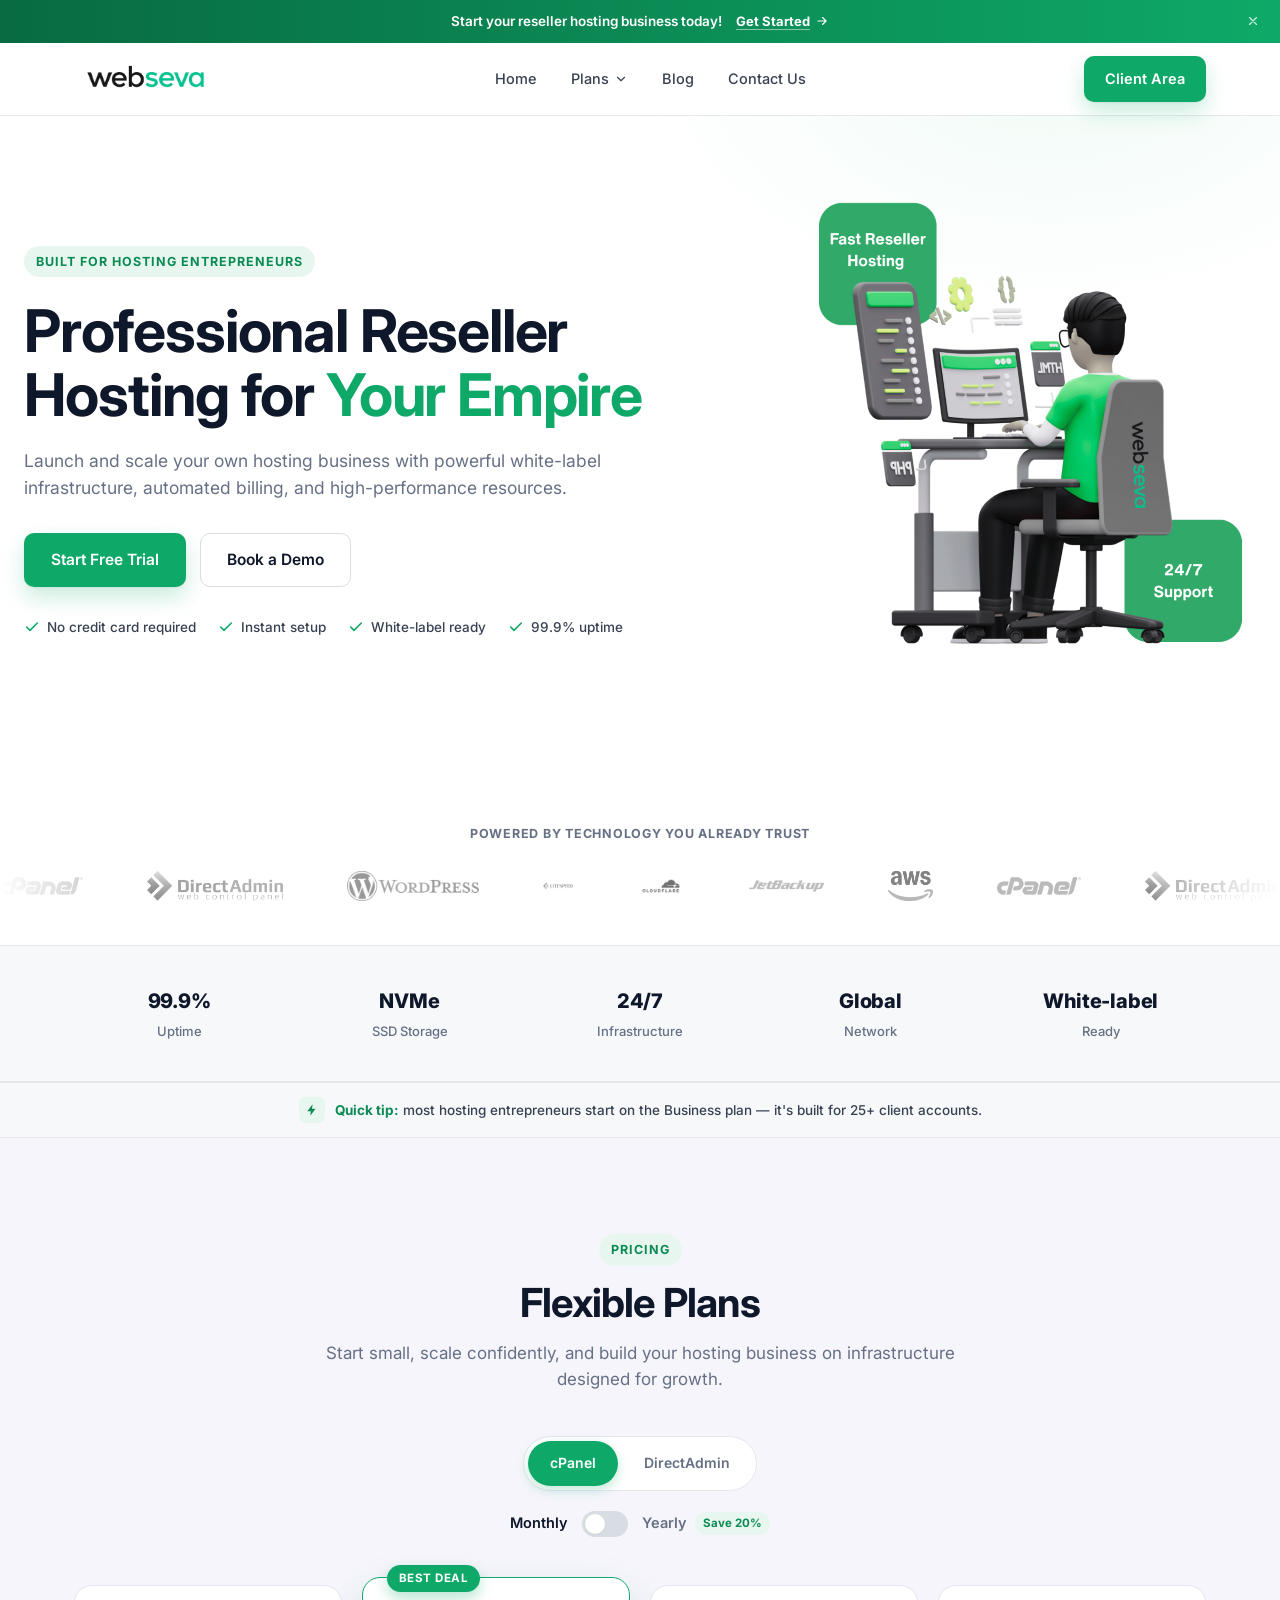
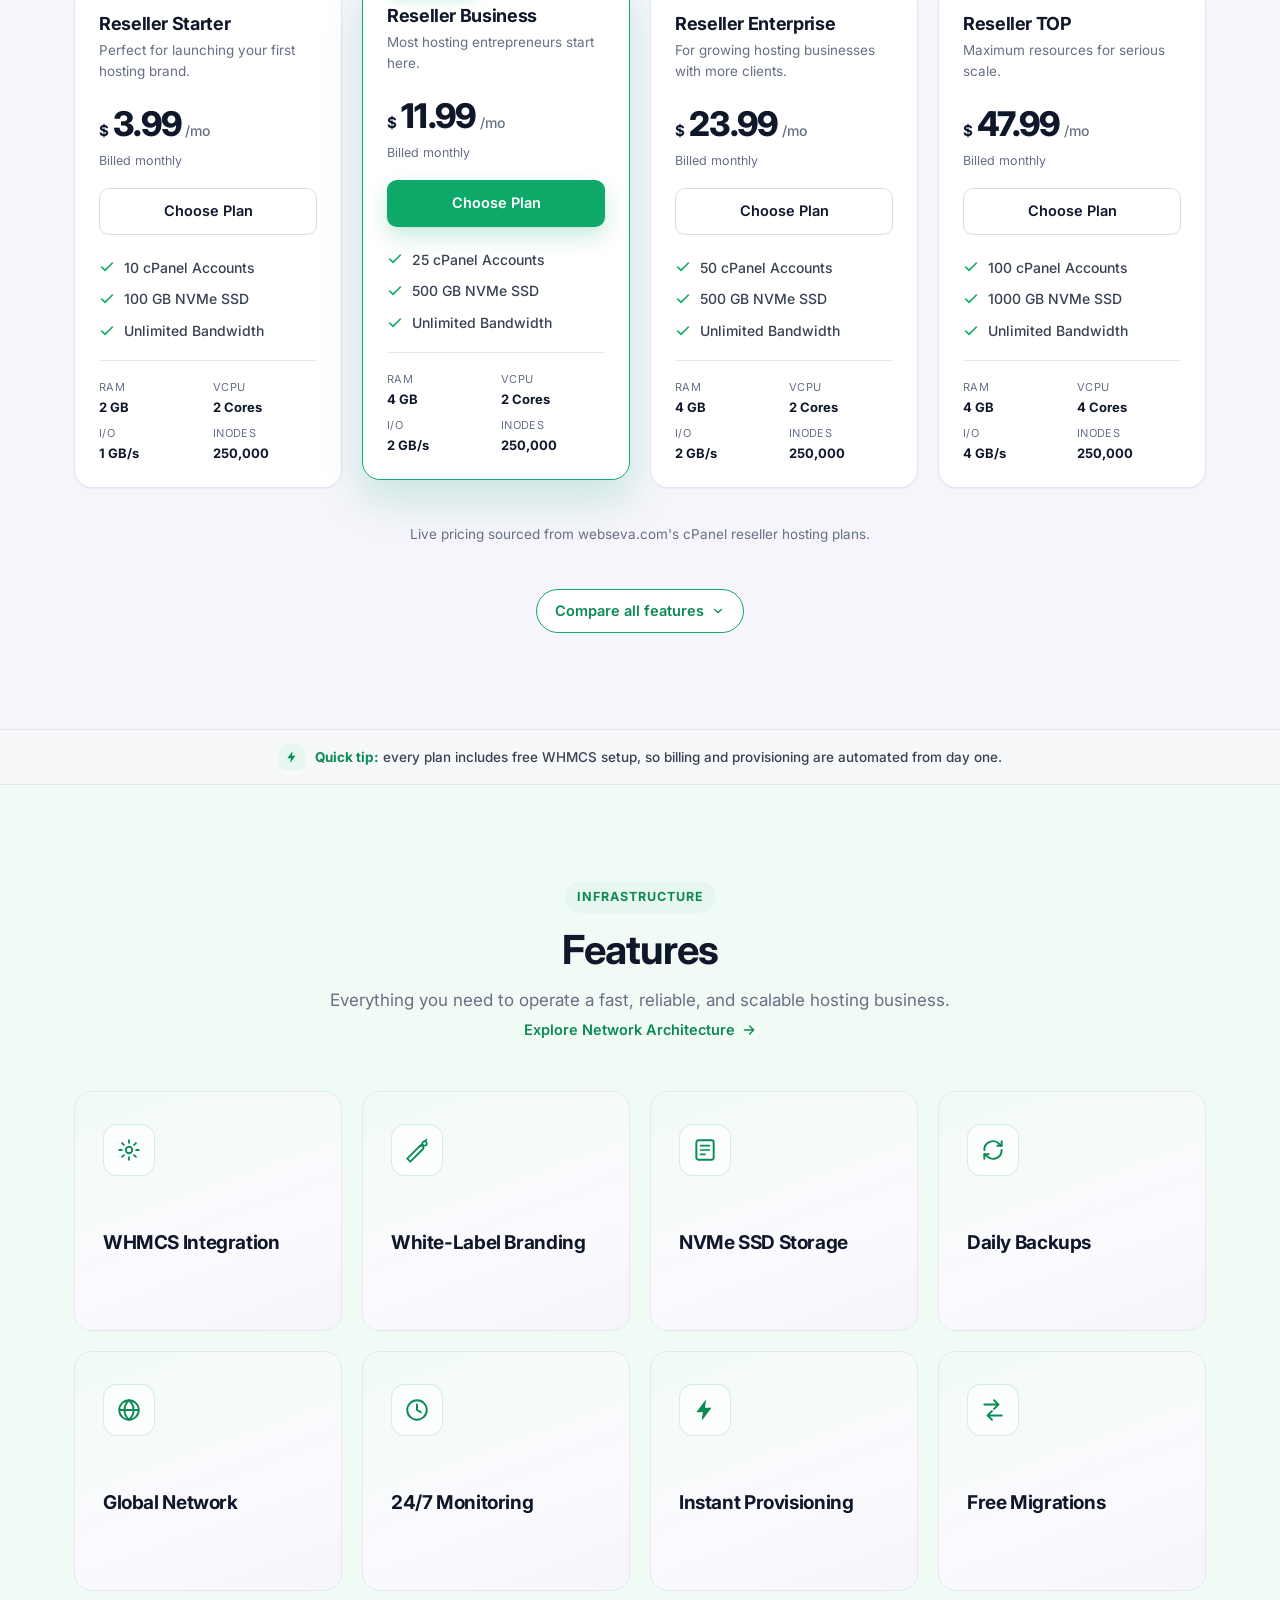
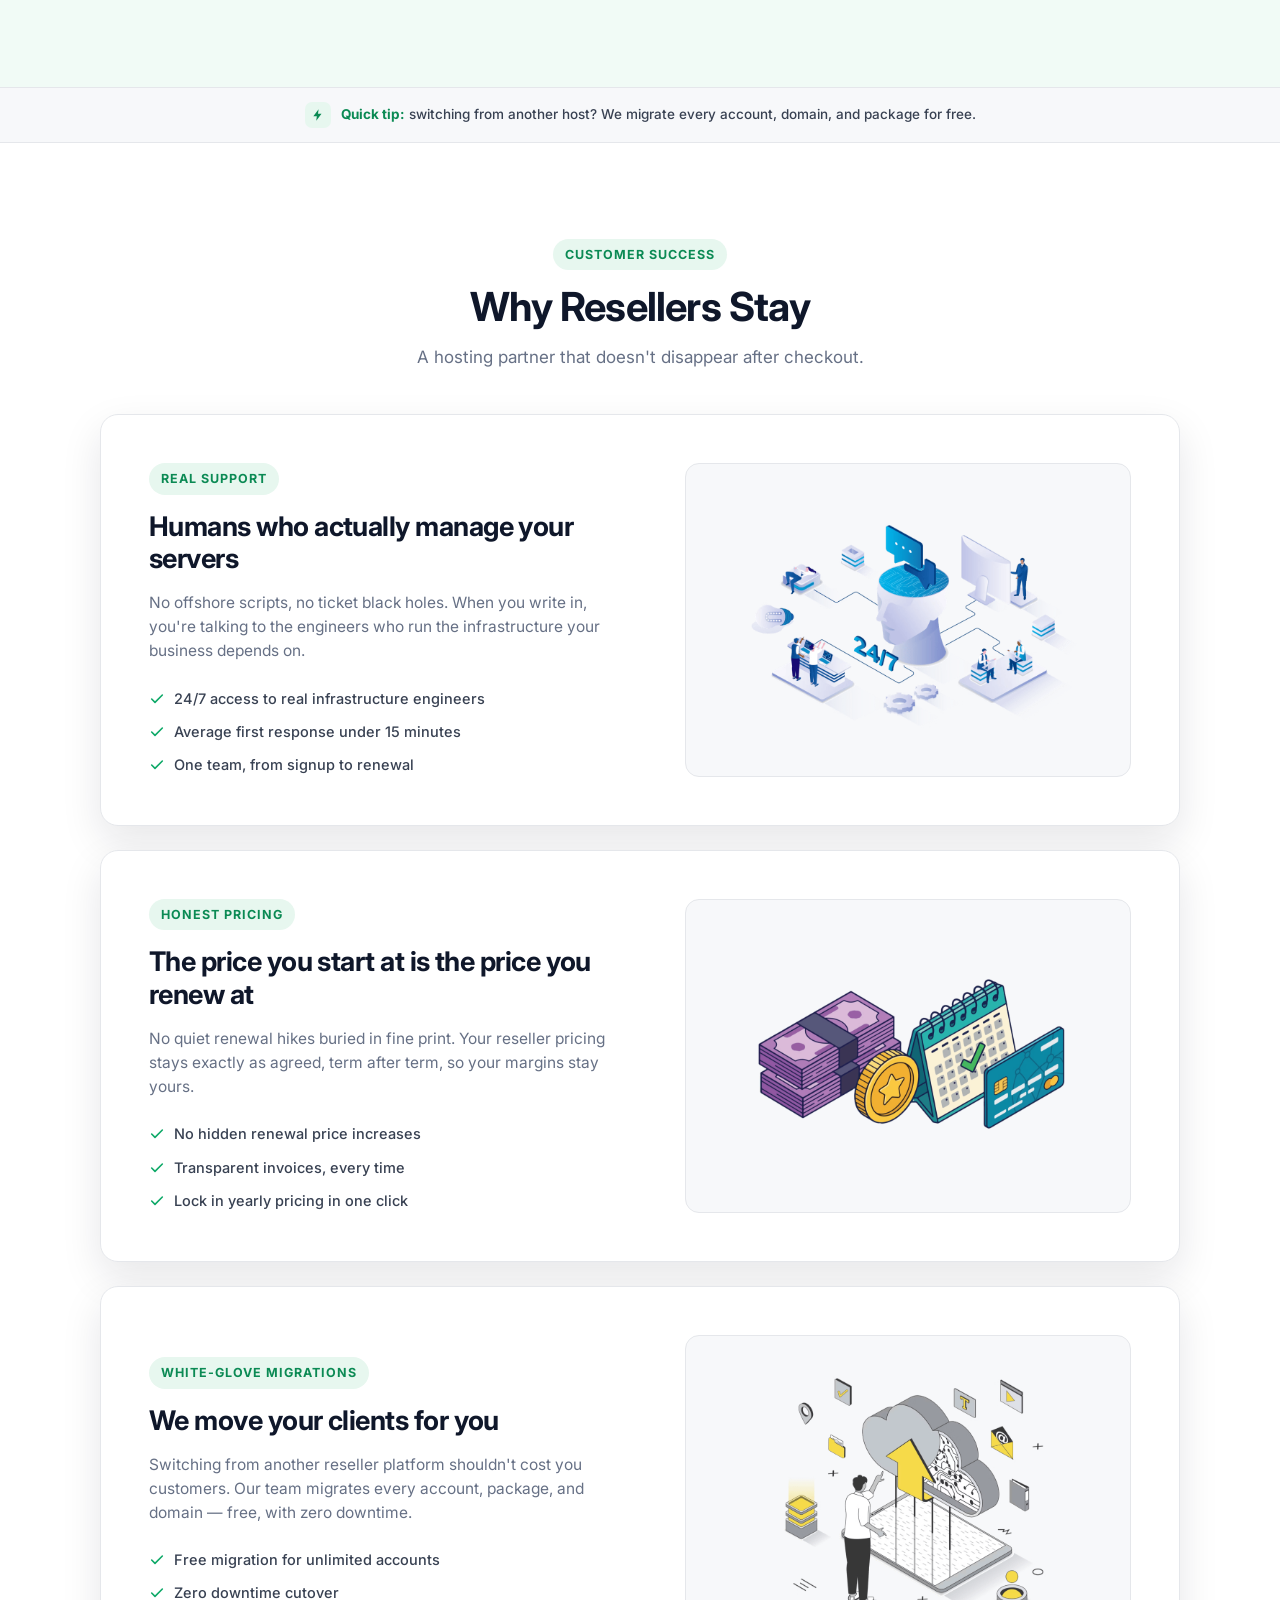
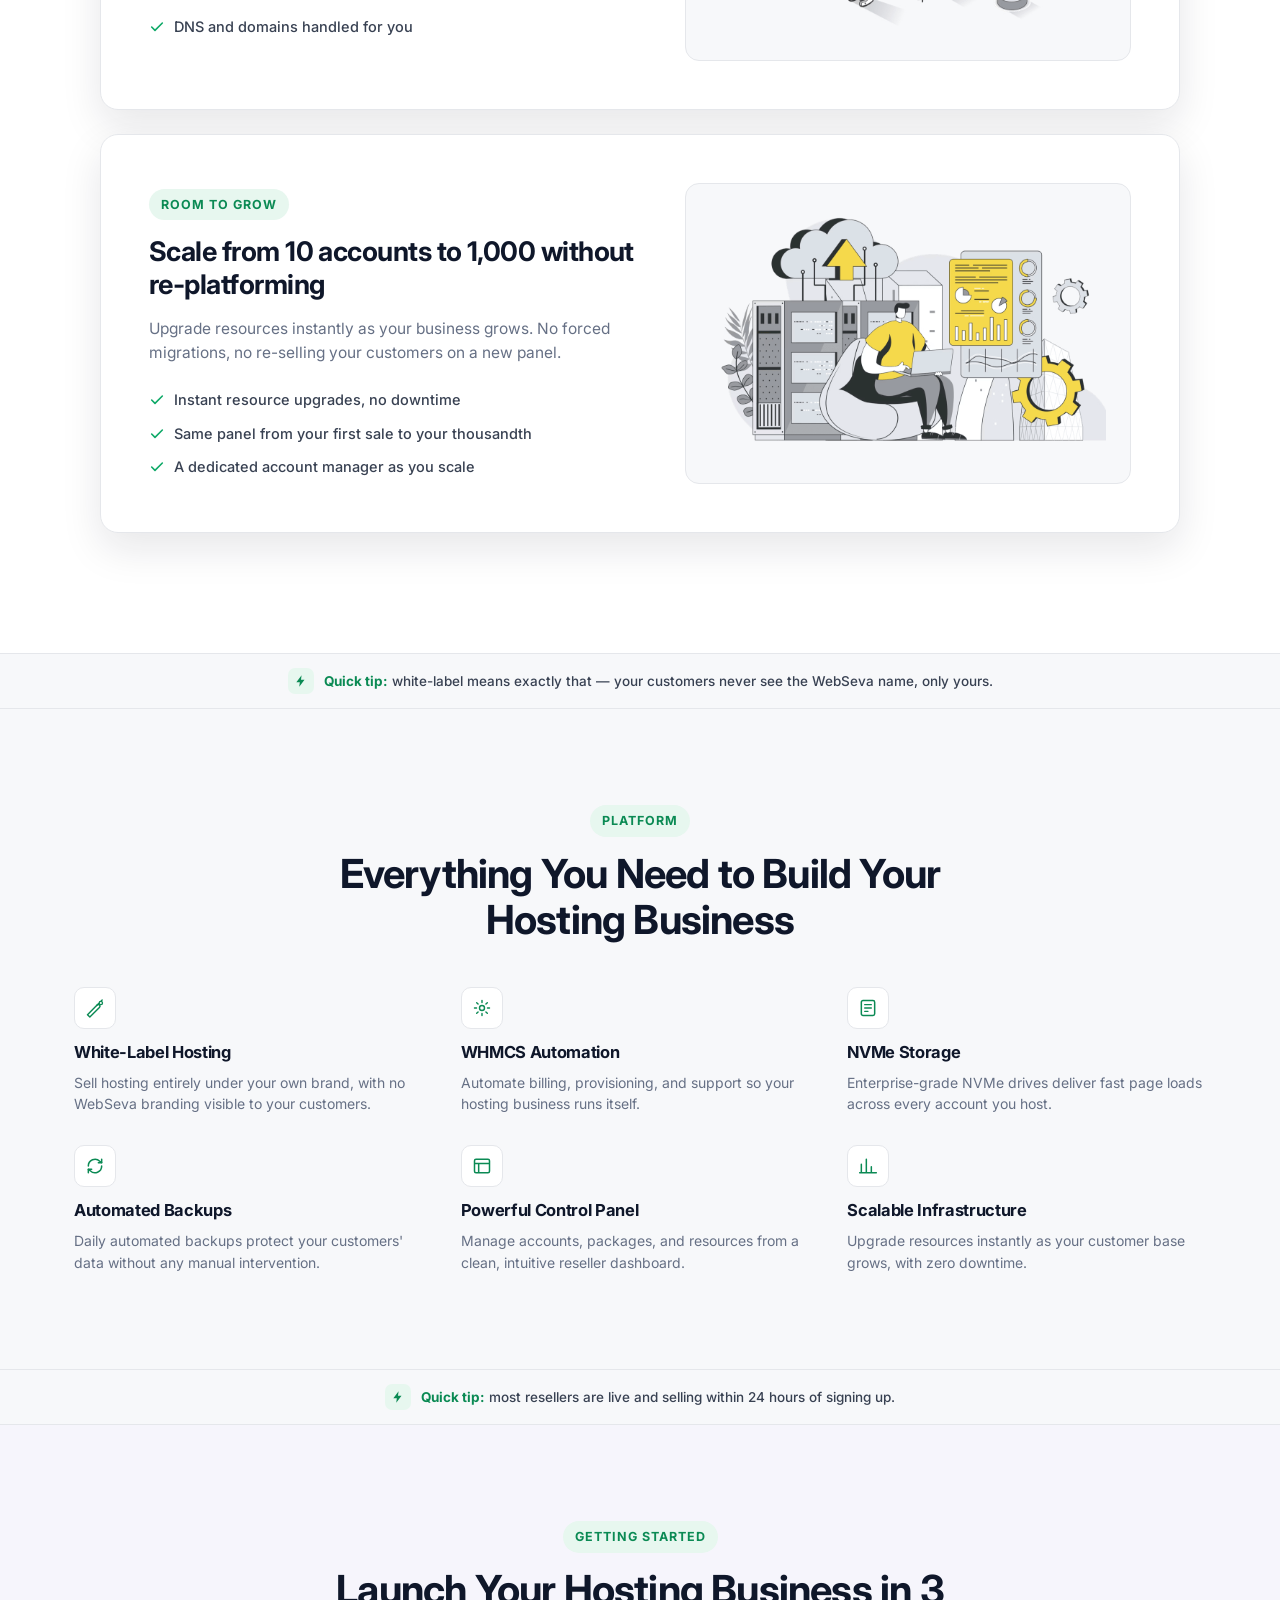
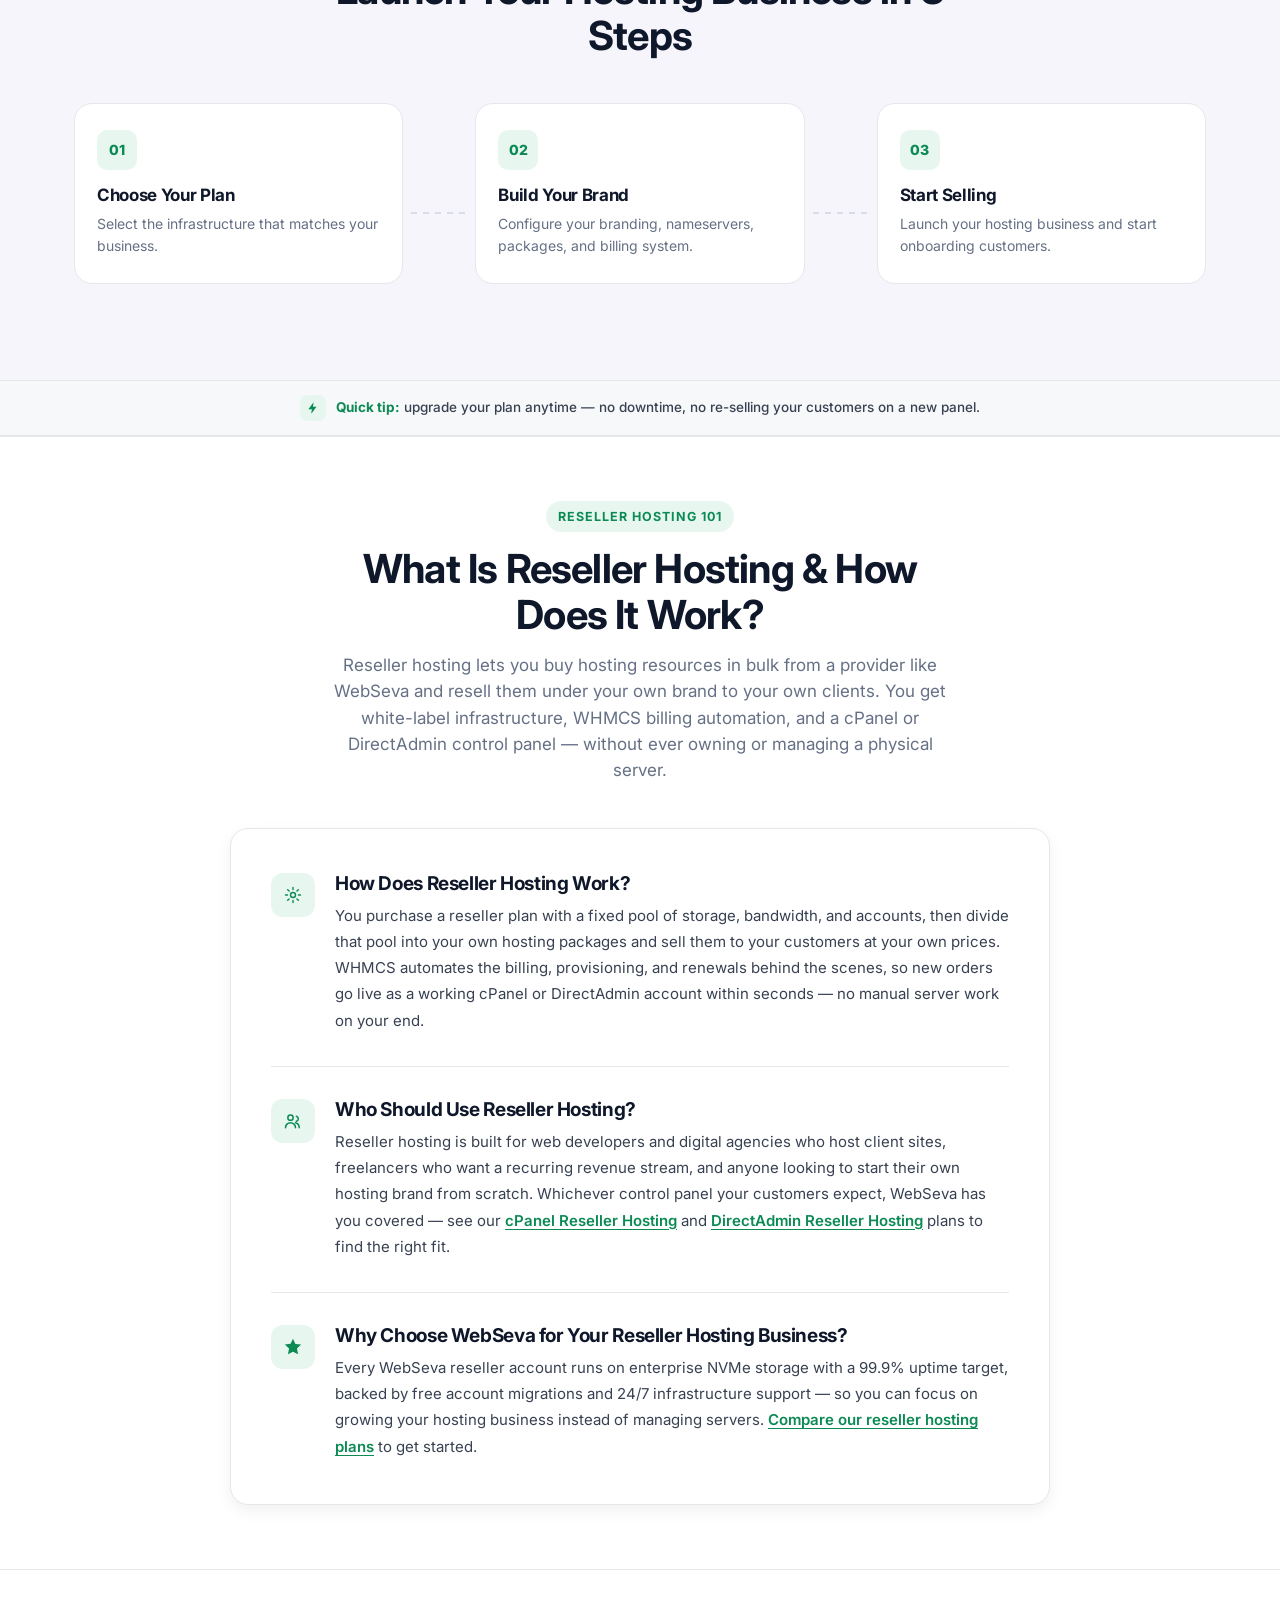
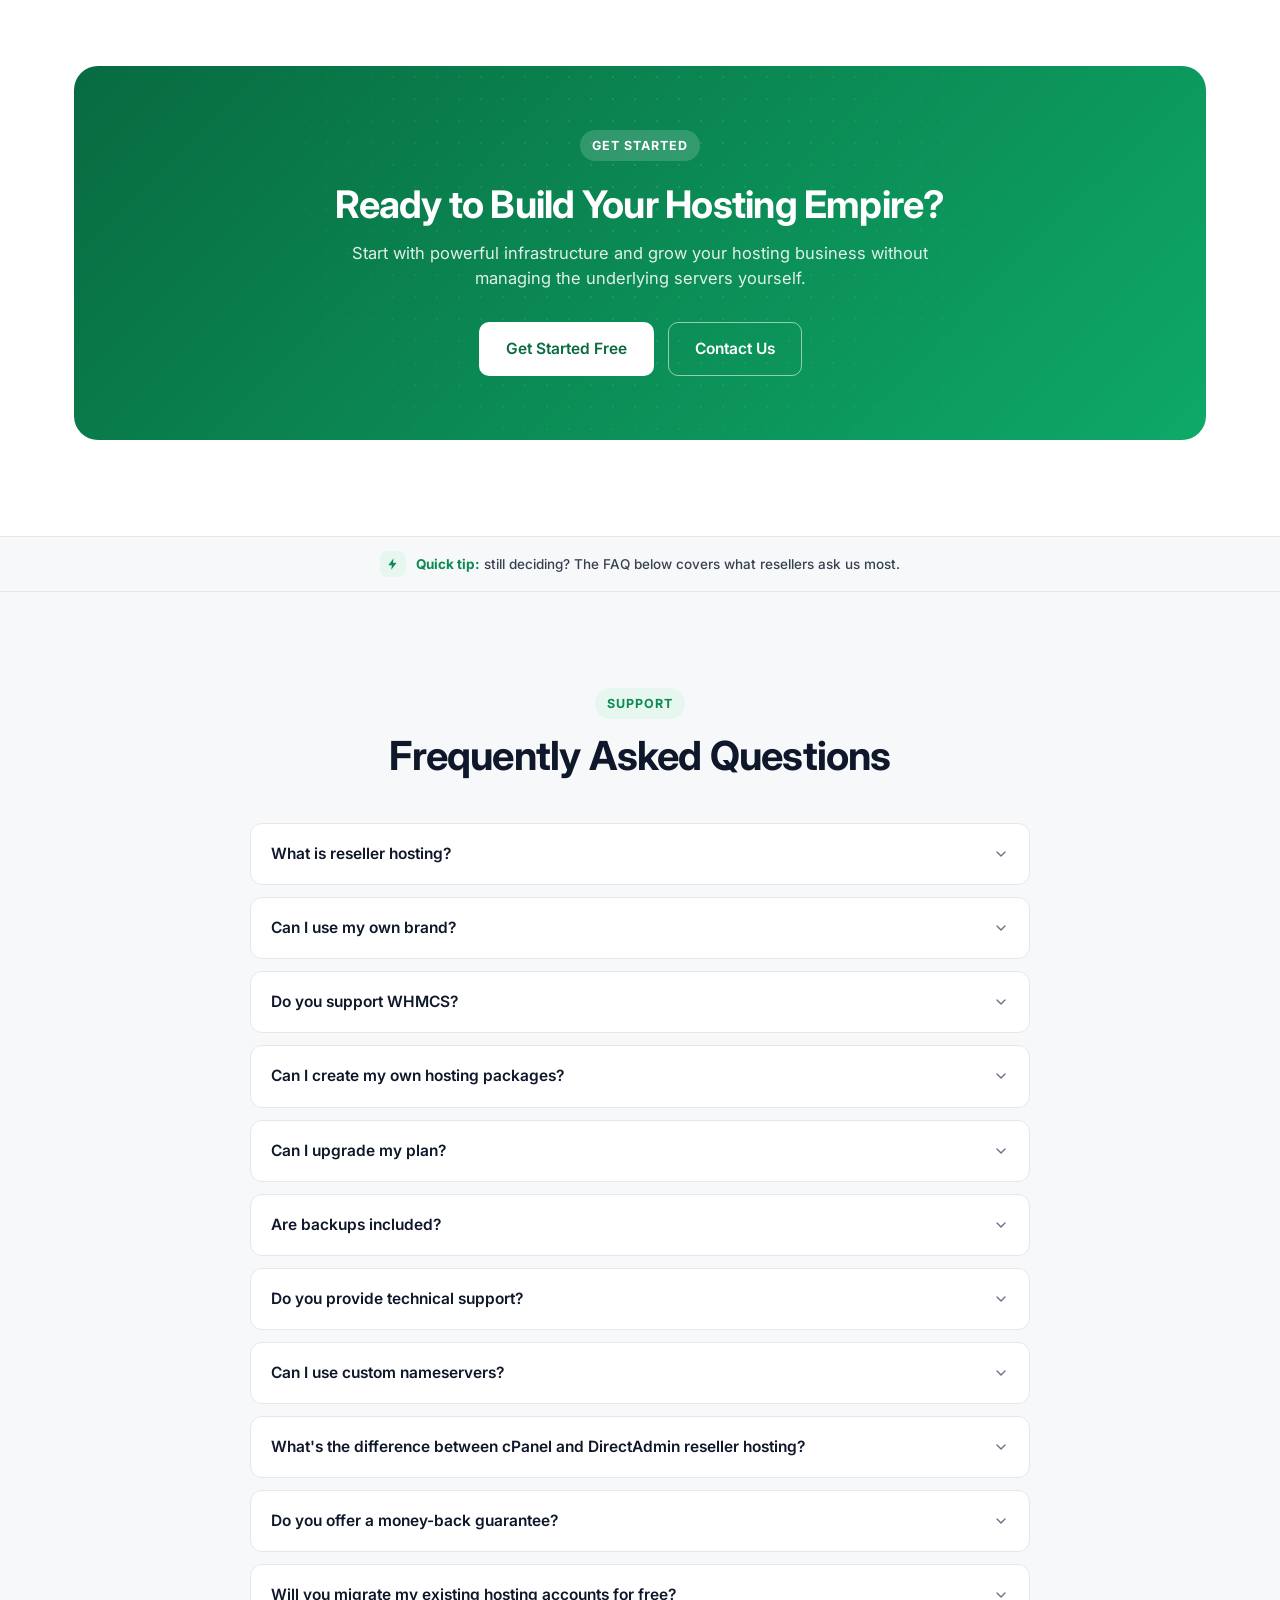
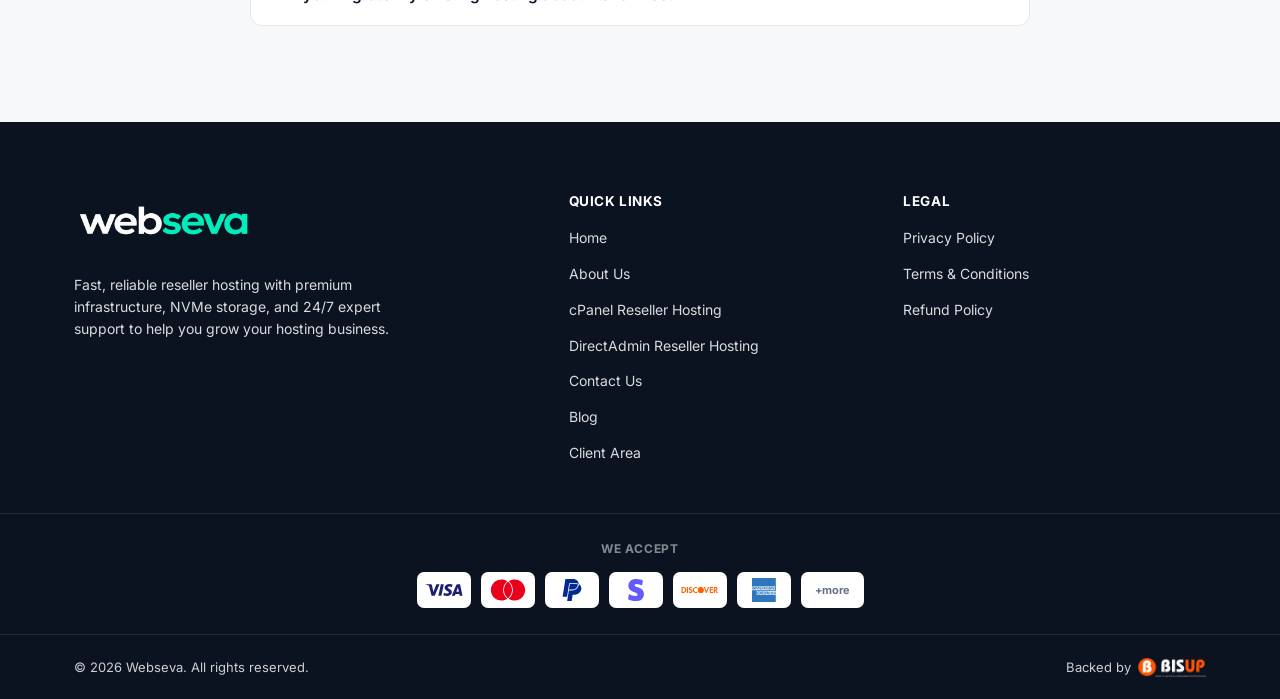
==== commit 76204fc8: "made seo changes" ====
--- a/index.html
+++ b/index.html
@@ -3,8 +3,8 @@
 <head>
 <meta charset="UTF-8">
 <meta name="viewport" content="width=device-width, initial-scale=1.0">
-<title>WebSeva — Premium Reseller Hosting Infrastructure | White-Label &amp; WHMCS Ready</title>
-<meta name="description" content="WebSeva is the infrastructure behind your hosting business. Launch white-label reseller hosting with NVMe SSD storage, WHMCS automation, cPanel accounts, and 99.9% uptime.">
+<title>WebSeva — White-Label Reseller Hosting Infrastructure</title>
+<meta name="description" content="WebSeva is the infrastructure behind your hosting business — white-label reseller hosting with NVMe SSD storage, WHMCS automation, and 99.9% uptime.">
 <meta name="keywords" content="reseller hosting, white label reseller hosting, WHMCS reseller hosting, cPanel reseller hosting, hosting business, reseller hosting infrastructure">
 <meta name="robots" content="index, follow">
 <meta name="theme-color" content="#0EA968">
@@ -12,7 +12,7 @@
 <!-- Open Graph -->
 <meta property="og:type" content="website">
 <meta property="og:site_name" content="WebSeva">
-<meta property="og:title" content="WebSeva — Premium Reseller Hosting Infrastructure">
+<meta property="og:title" content="WebSeva — White-Label Reseller Hosting Infrastructure">
 <meta property="og:description" content="Launch and scale your own hosting business with white-label infrastructure, WHMCS automation, and NVMe-powered resources.">
 <meta property="og:url" content="https://webseva.com/">
 <meta property="og:image" content="https://webseva.com/img/hero.png">
@@ -36,7 +36,7 @@
   "@type": "Organization",
   "name": "WebSeva",
   "description": "WebSeva provides white-label reseller hosting infrastructure with NVMe storage, WHMCS automation, and cPanel accounts for hosting entrepreneurs.",
-  "url": "/",
+  "url": "https://webseva.com/",
   "sameAs": []
 }
 </script>
@@ -699,7 +699,7 @@
         <p>Start with powerful infrastructure and grow your hosting business without managing the underlying servers yourself.</p>
         <div class="cta-actions">
           <a href="#pricing" class="btn btn-white btn-lg">Get Started Free</a>
-          <a href="#docs" class="btn btn-outline-white btn-lg">View Documentation</a>
+          <a href="mailto:contact@webseva.com" class="btn btn-outline-white btn-lg">Contact Us</a>
         </div>
       </div>
     </div>
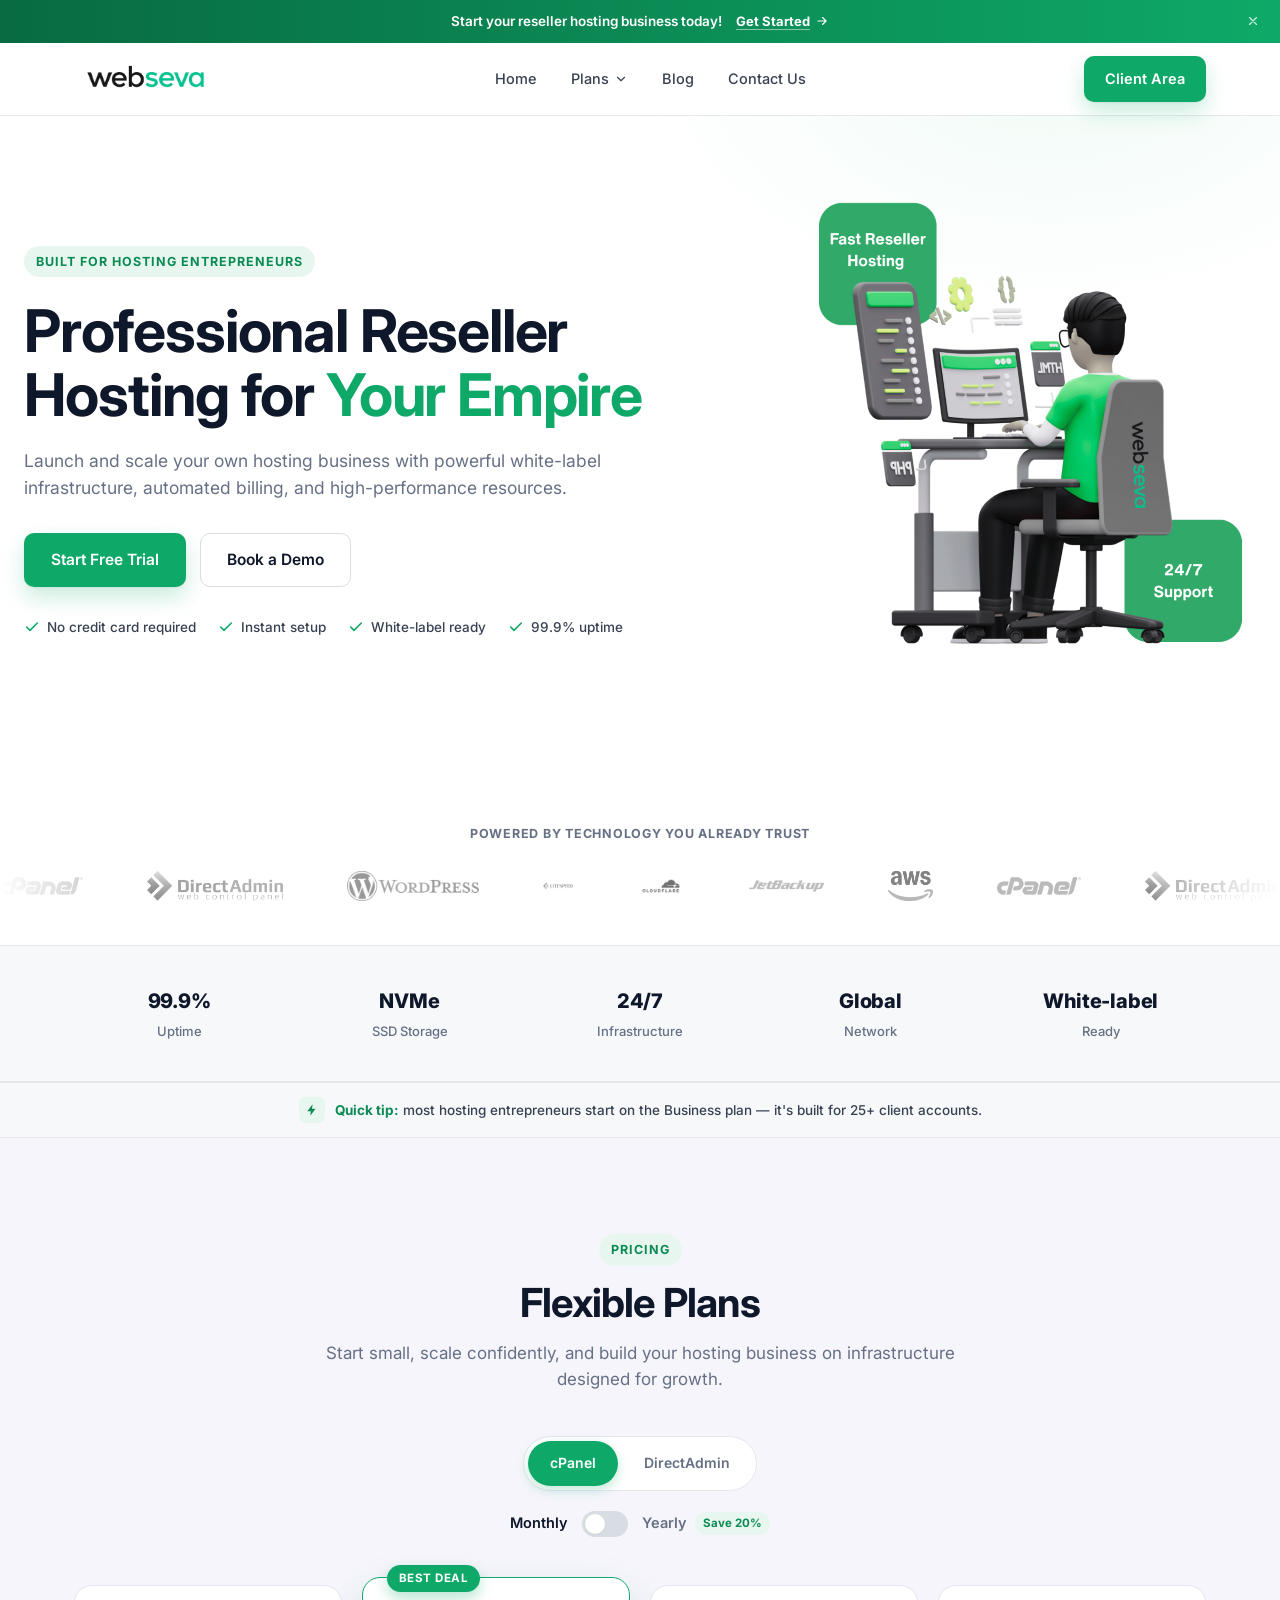
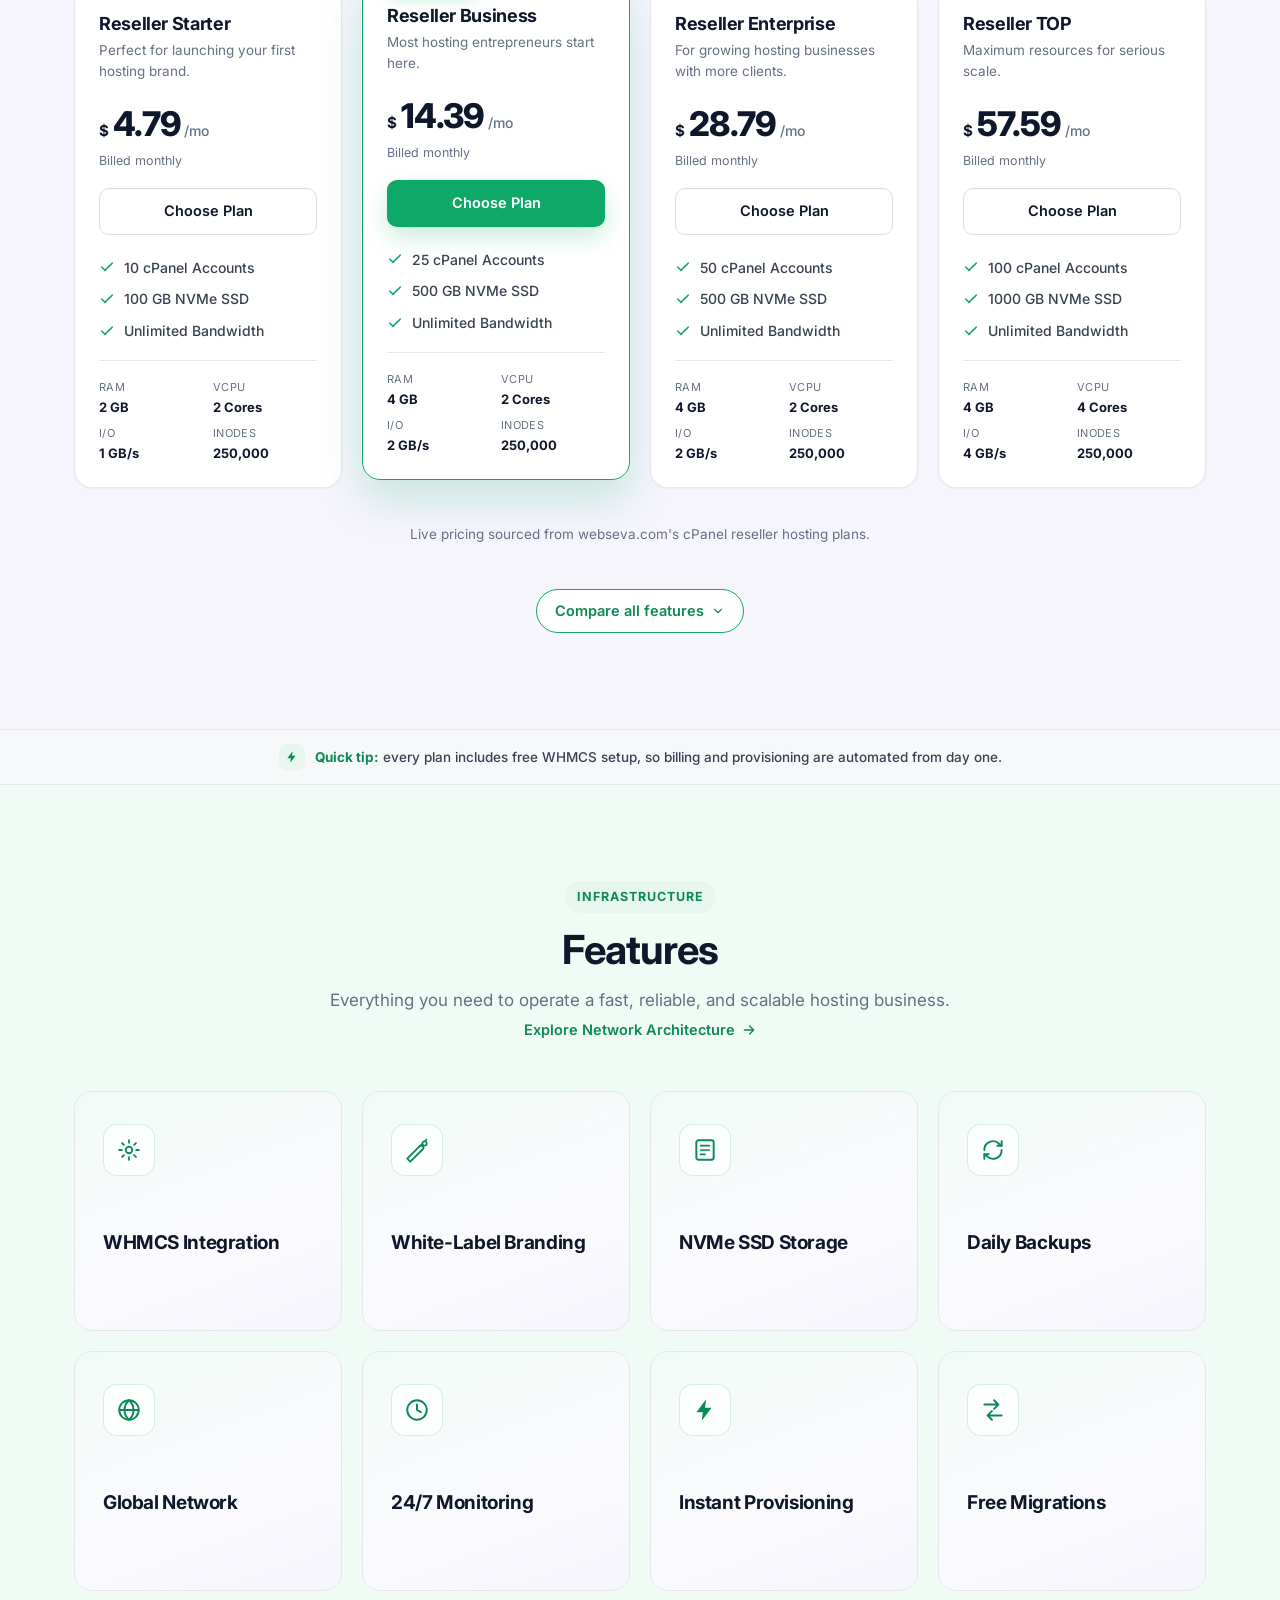
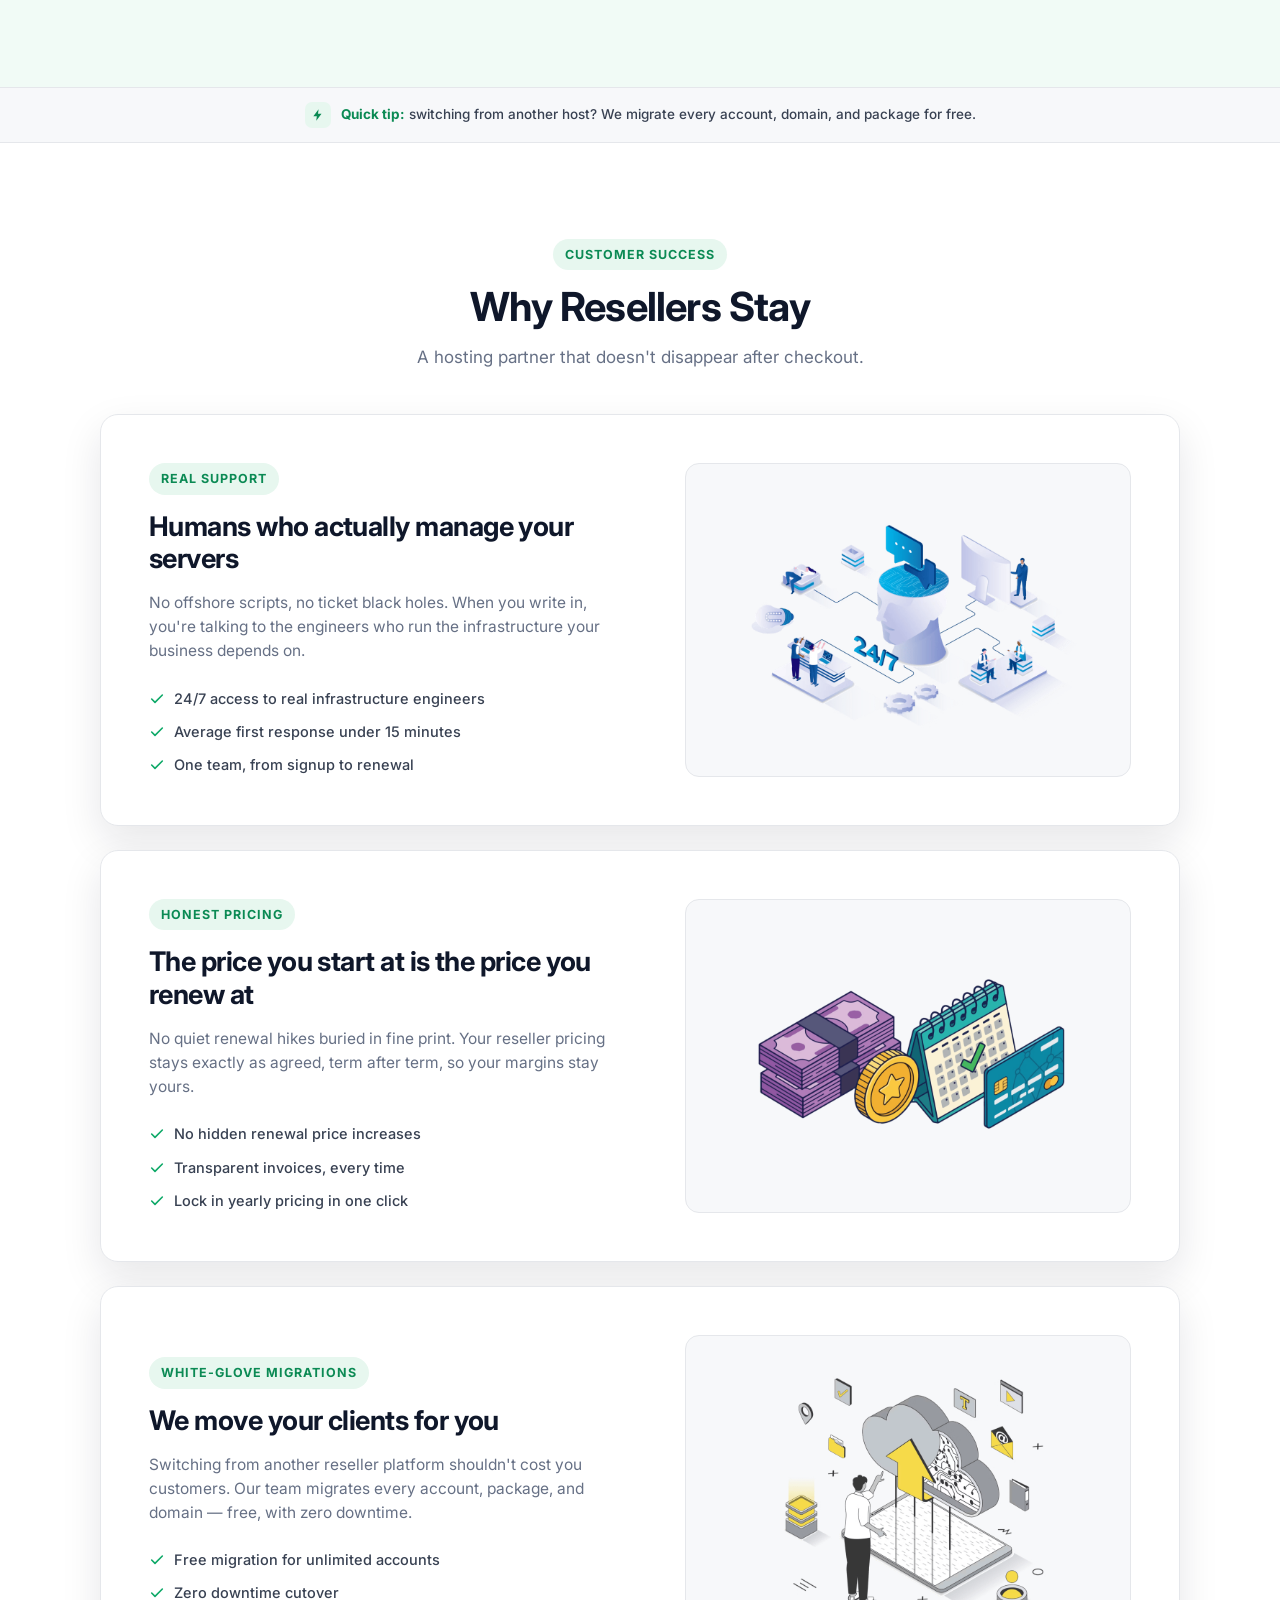
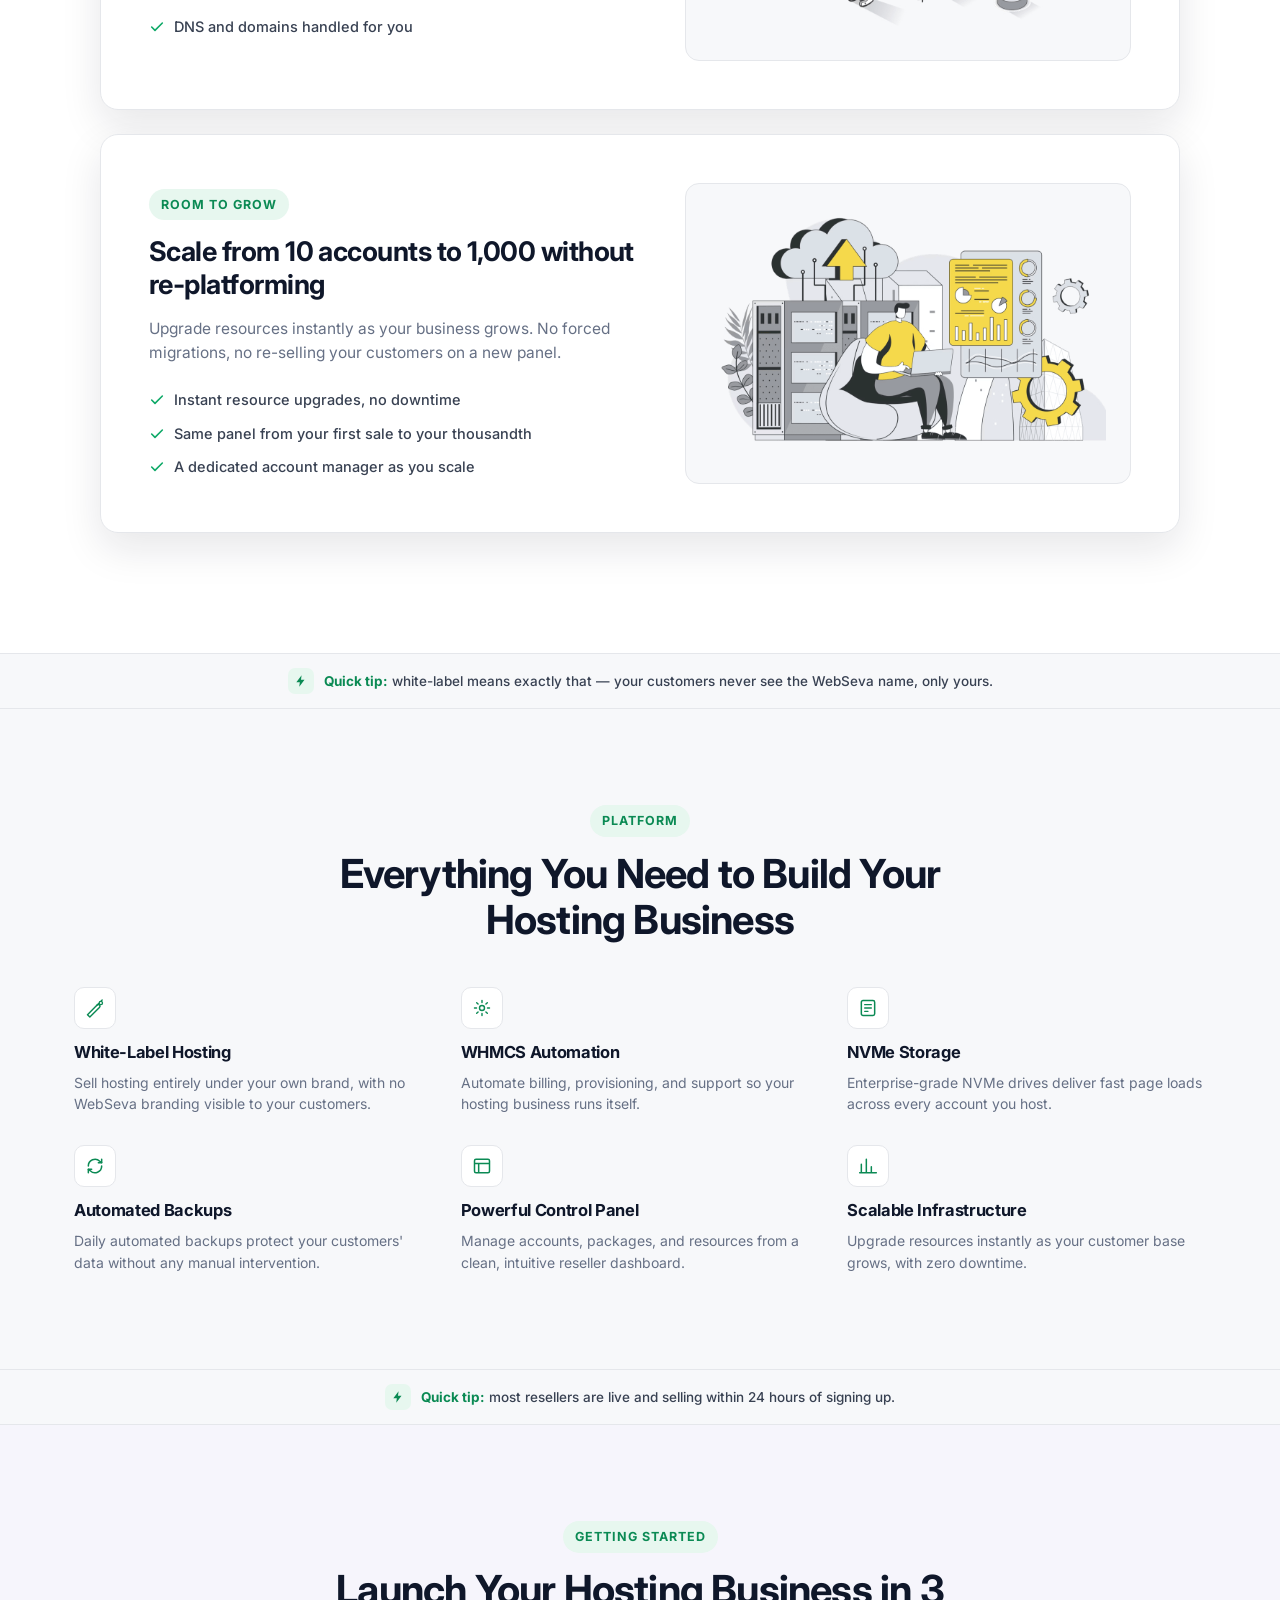
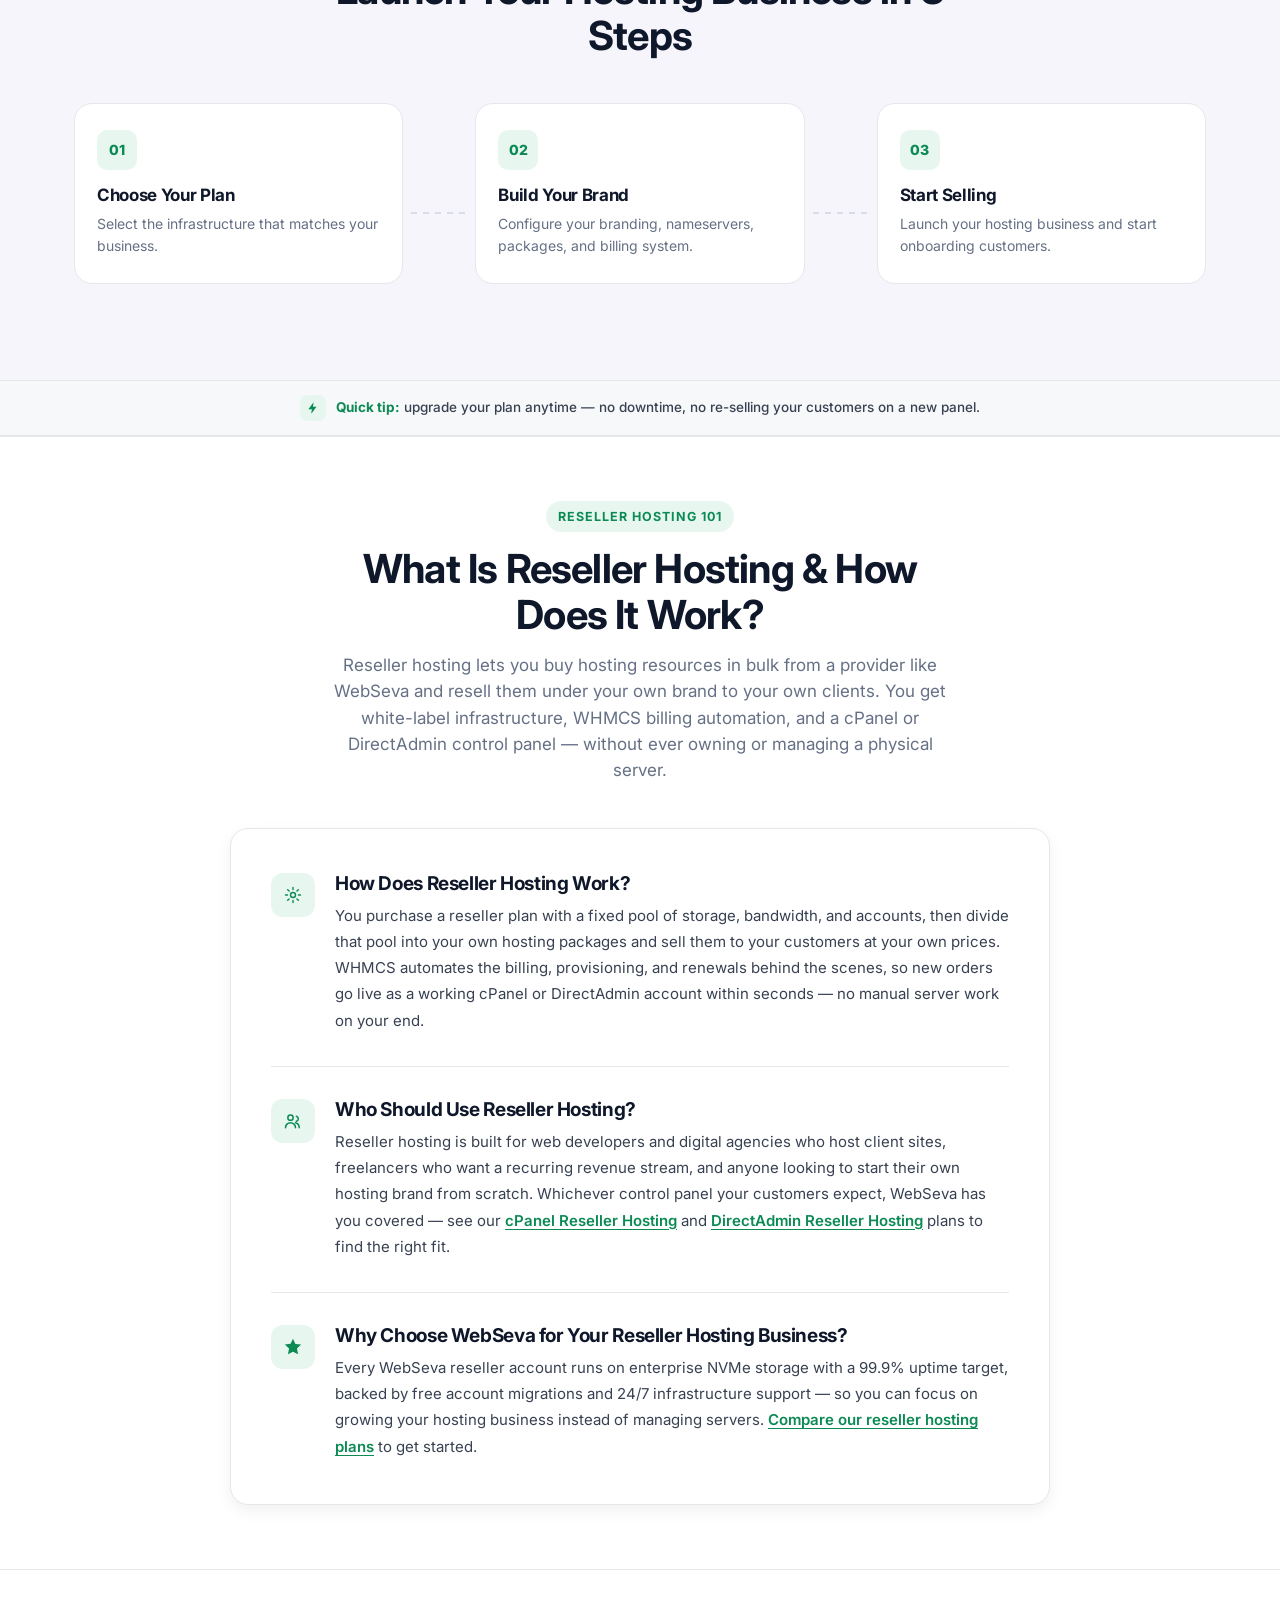
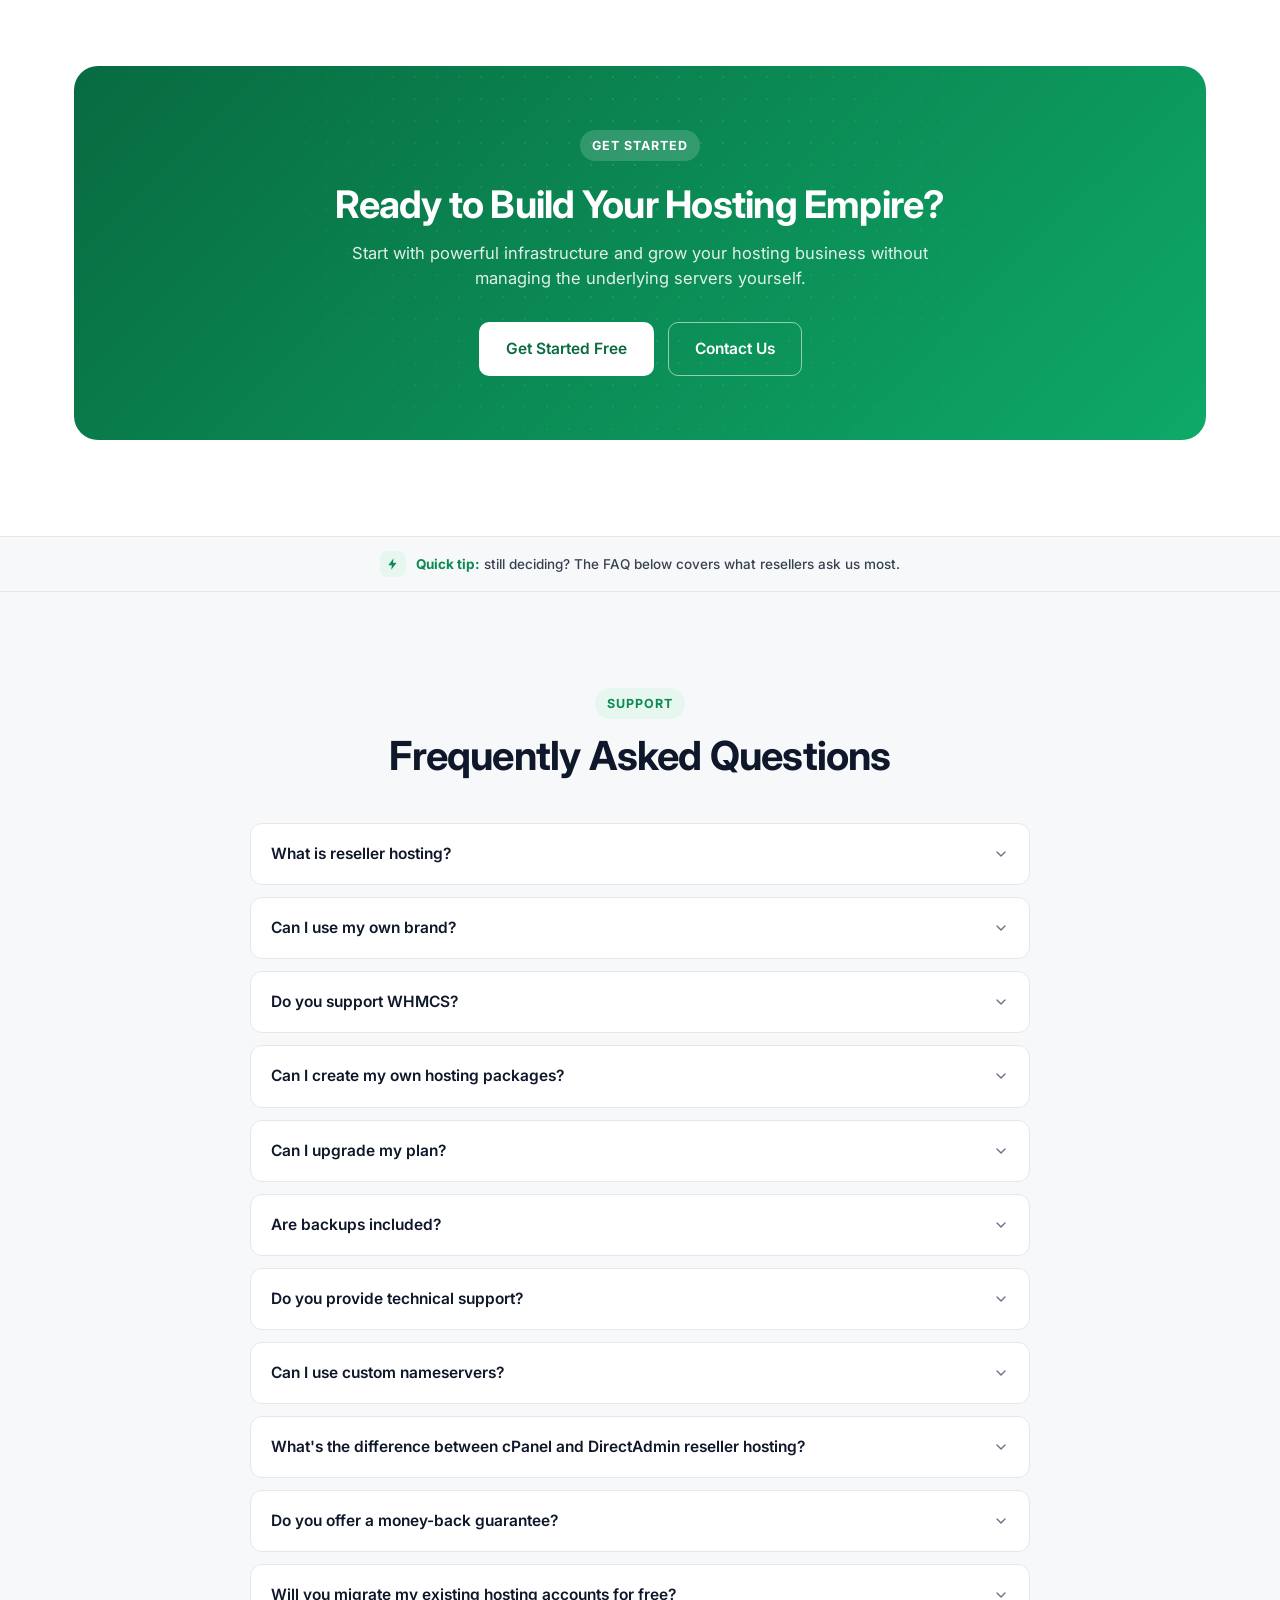
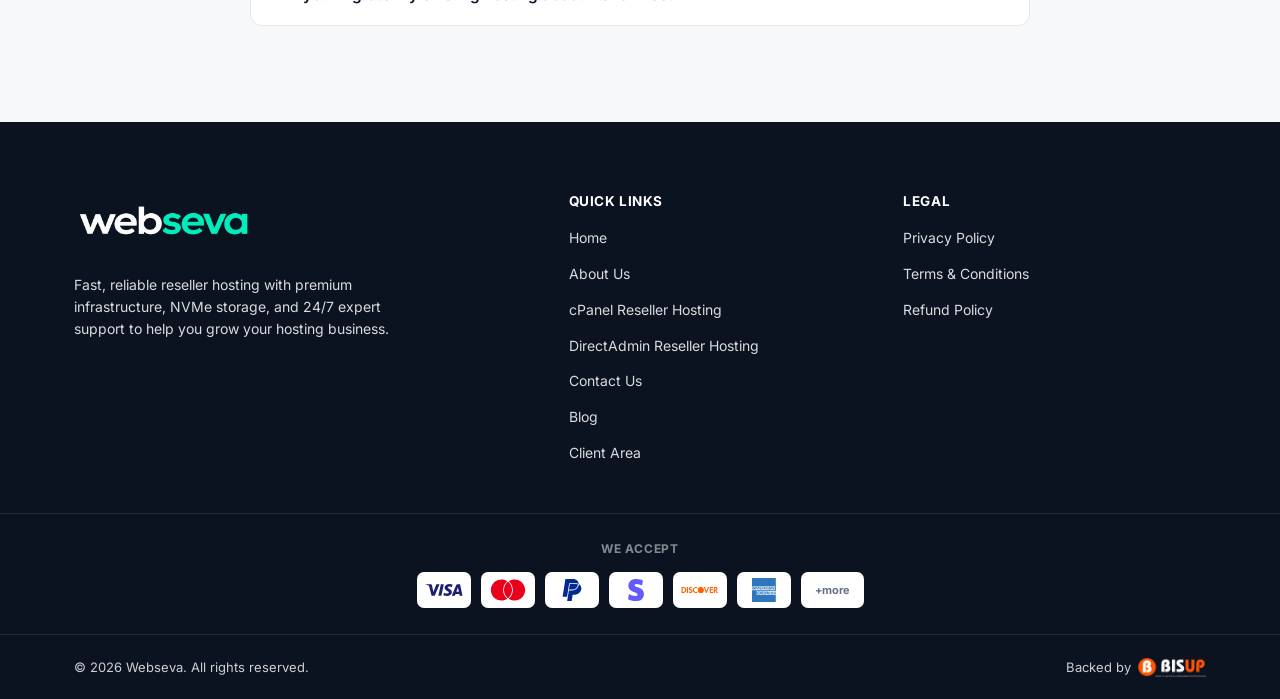
==== commit 2c089449: "Fix reseller pricing: correct monthly/yearly billing logic - The stored plan prices (e.g. $3.99) are" ====
--- a/index.html
+++ b/index.html
@@ -16,6 +16,12 @@
 <meta property="og:description" content="Launch and scale your own hosting business with white-label infrastructure, WHMCS automation, and NVMe-powered resources.">
 <meta property="og:url" content="https://webseva.com/">
 <meta property="og:image" content="https://webseva.com/img/hero.png">
+
+<!-- Twitter Card -->
+<meta name="twitter:card" content="summary_large_image">
+<meta name="twitter:title" content="WebSeva — White-Label Reseller Hosting Infrastructure">
+<meta name="twitter:description" content="Launch and scale your own hosting business with white-label infrastructure, WHMCS automation, and NVMe-powered resources.">
+<meta name="twitter:image" content="https://webseva.com/img/hero.png">
 
 <link rel="icon" type="image/x-icon" href="img/favicon/favicon.ico">
 <link rel="icon" type="image/png" sizes="32x32" href="img/favicon/favicon-32x32.png">
@@ -291,7 +297,7 @@
         <p class="price-desc">Perfect for launching your first hosting brand.</p>
         <div class="price-amount">
           <span class="price-currency">$</span>
-          <span class="price-number" data-monthly="3.99">3.99</span>
+          <span class="price-number" data-monthly="4.79">4.79</span>
           <span class="price-period">/mo</span>
         </div>
         <p class="price-billed-note" data-note>Billed monthly</p>
@@ -315,7 +321,7 @@
         <p class="price-desc">Most hosting entrepreneurs start here.</p>
         <div class="price-amount">
           <span class="price-currency">$</span>
-          <span class="price-number" data-monthly="11.99">11.99</span>
+          <span class="price-number" data-monthly="14.39">14.39</span>
           <span class="price-period">/mo</span>
         </div>
         <p class="price-billed-note" data-note>Billed monthly</p>
@@ -338,7 +344,7 @@
         <p class="price-desc">For growing hosting businesses with more clients.</p>
         <div class="price-amount">
           <span class="price-currency">$</span>
-          <span class="price-number" data-monthly="23.99">23.99</span>
+          <span class="price-number" data-monthly="28.79">28.79</span>
           <span class="price-period">/mo</span>
         </div>
         <p class="price-billed-note" data-note>Billed monthly</p>
@@ -361,7 +367,7 @@
         <p class="price-desc">Maximum resources for serious scale.</p>
         <div class="price-amount">
           <span class="price-currency">$</span>
-          <span class="price-number" data-monthly="47.99">47.99</span>
+          <span class="price-number" data-monthly="57.59">57.59</span>
           <span class="price-period">/mo</span>
         </div>
         <p class="price-billed-note" data-note>Billed monthly</p>
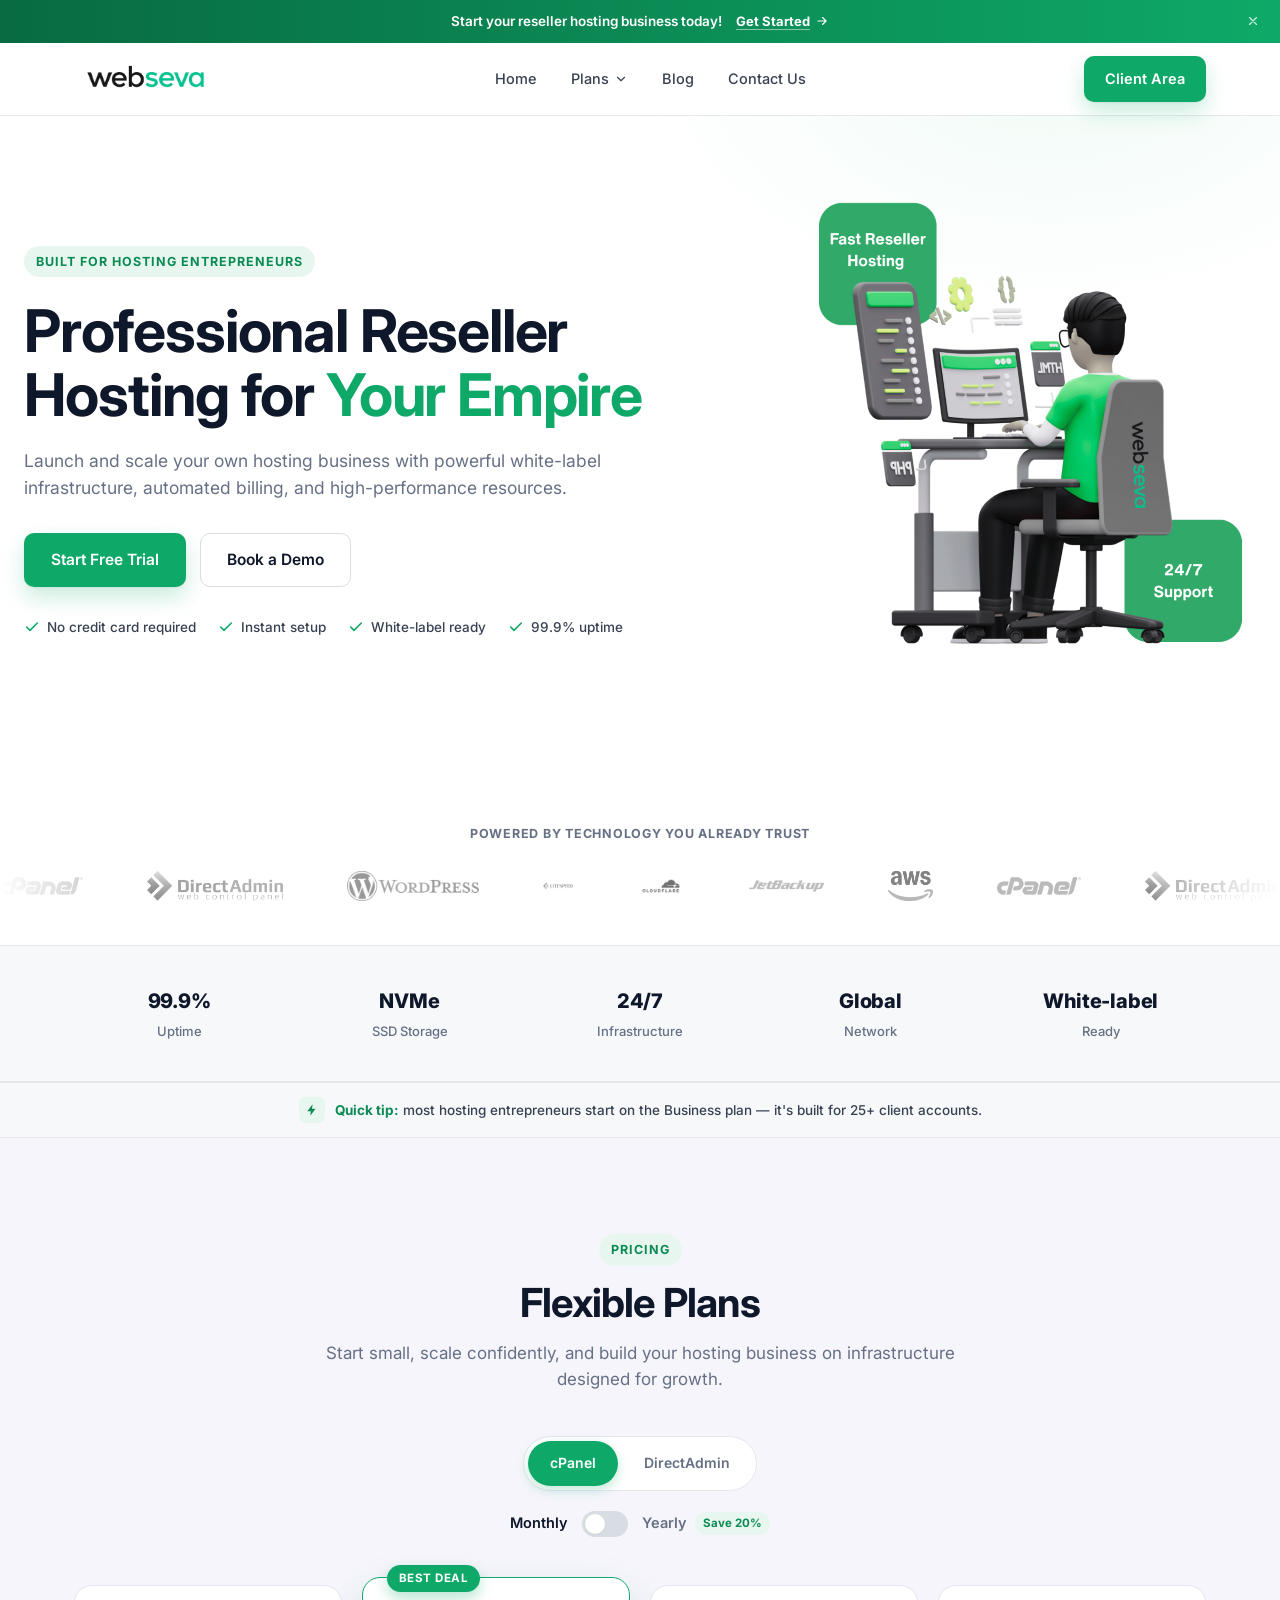
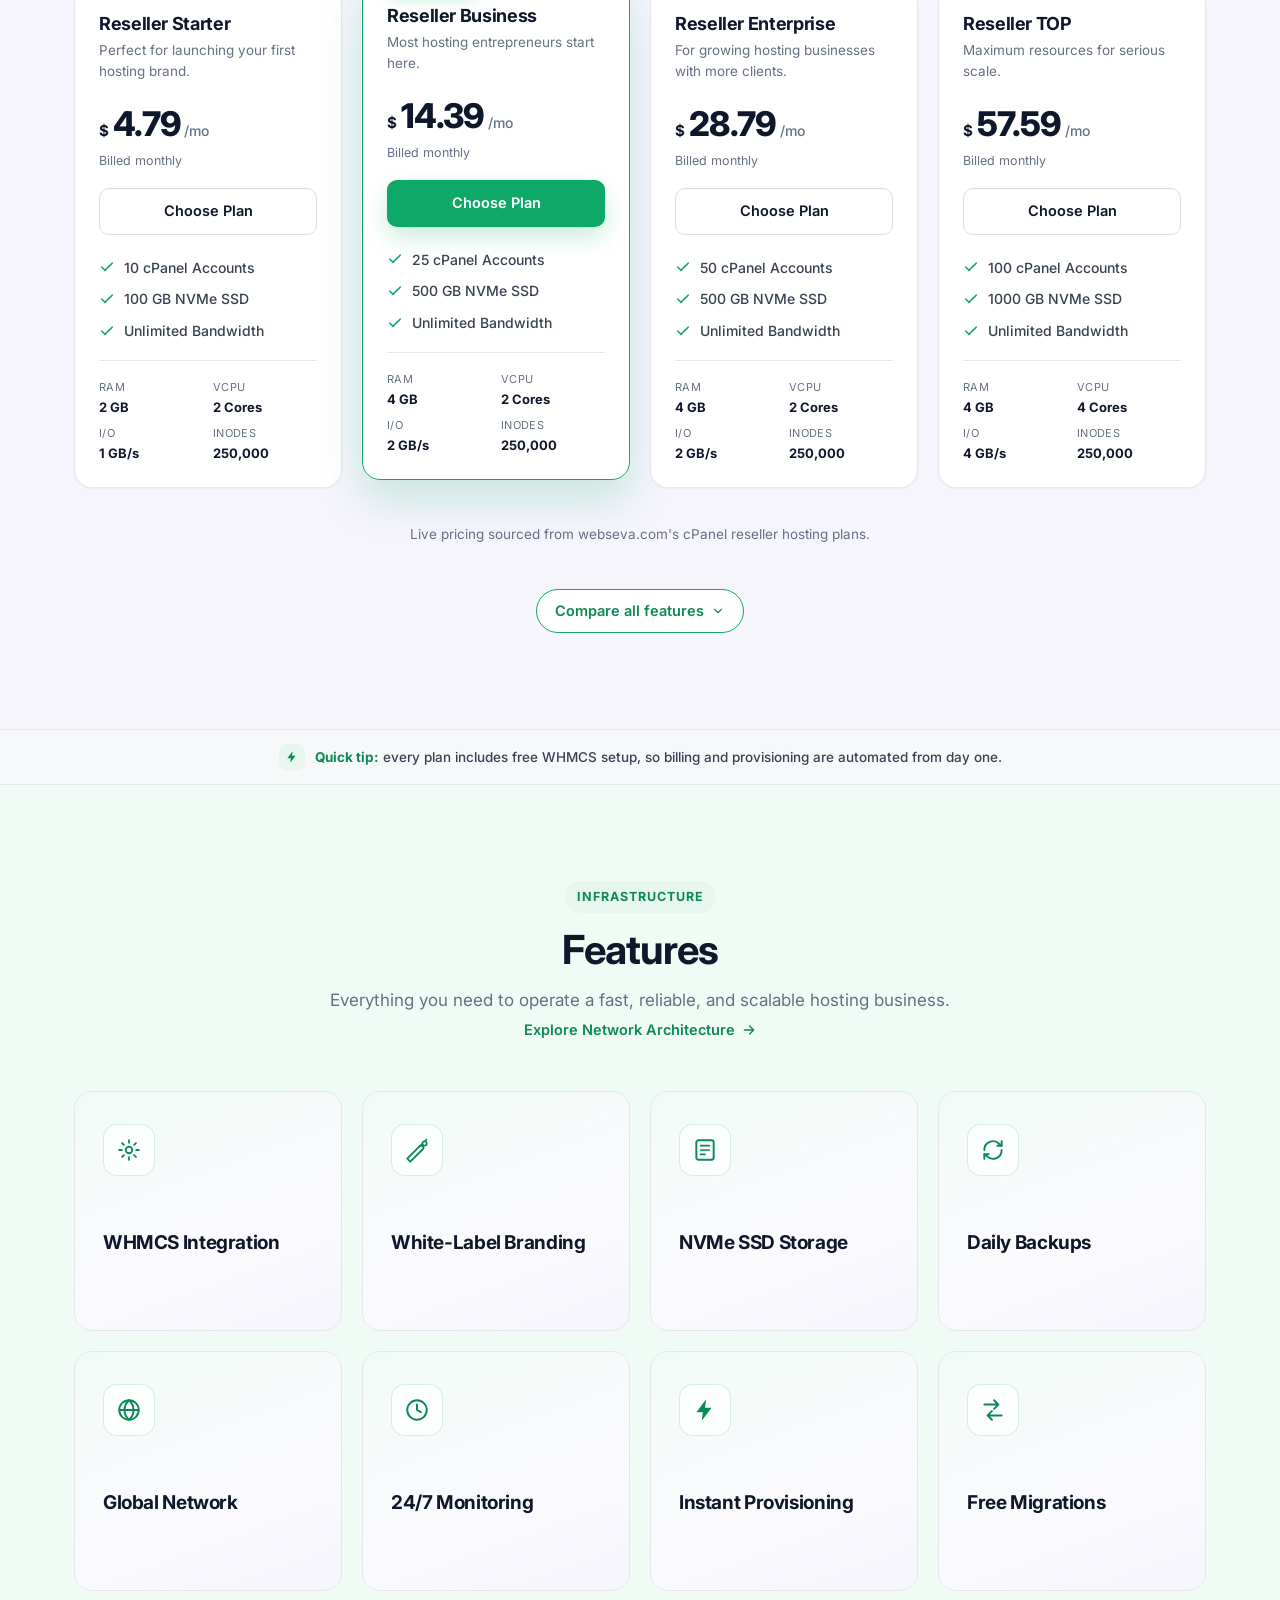
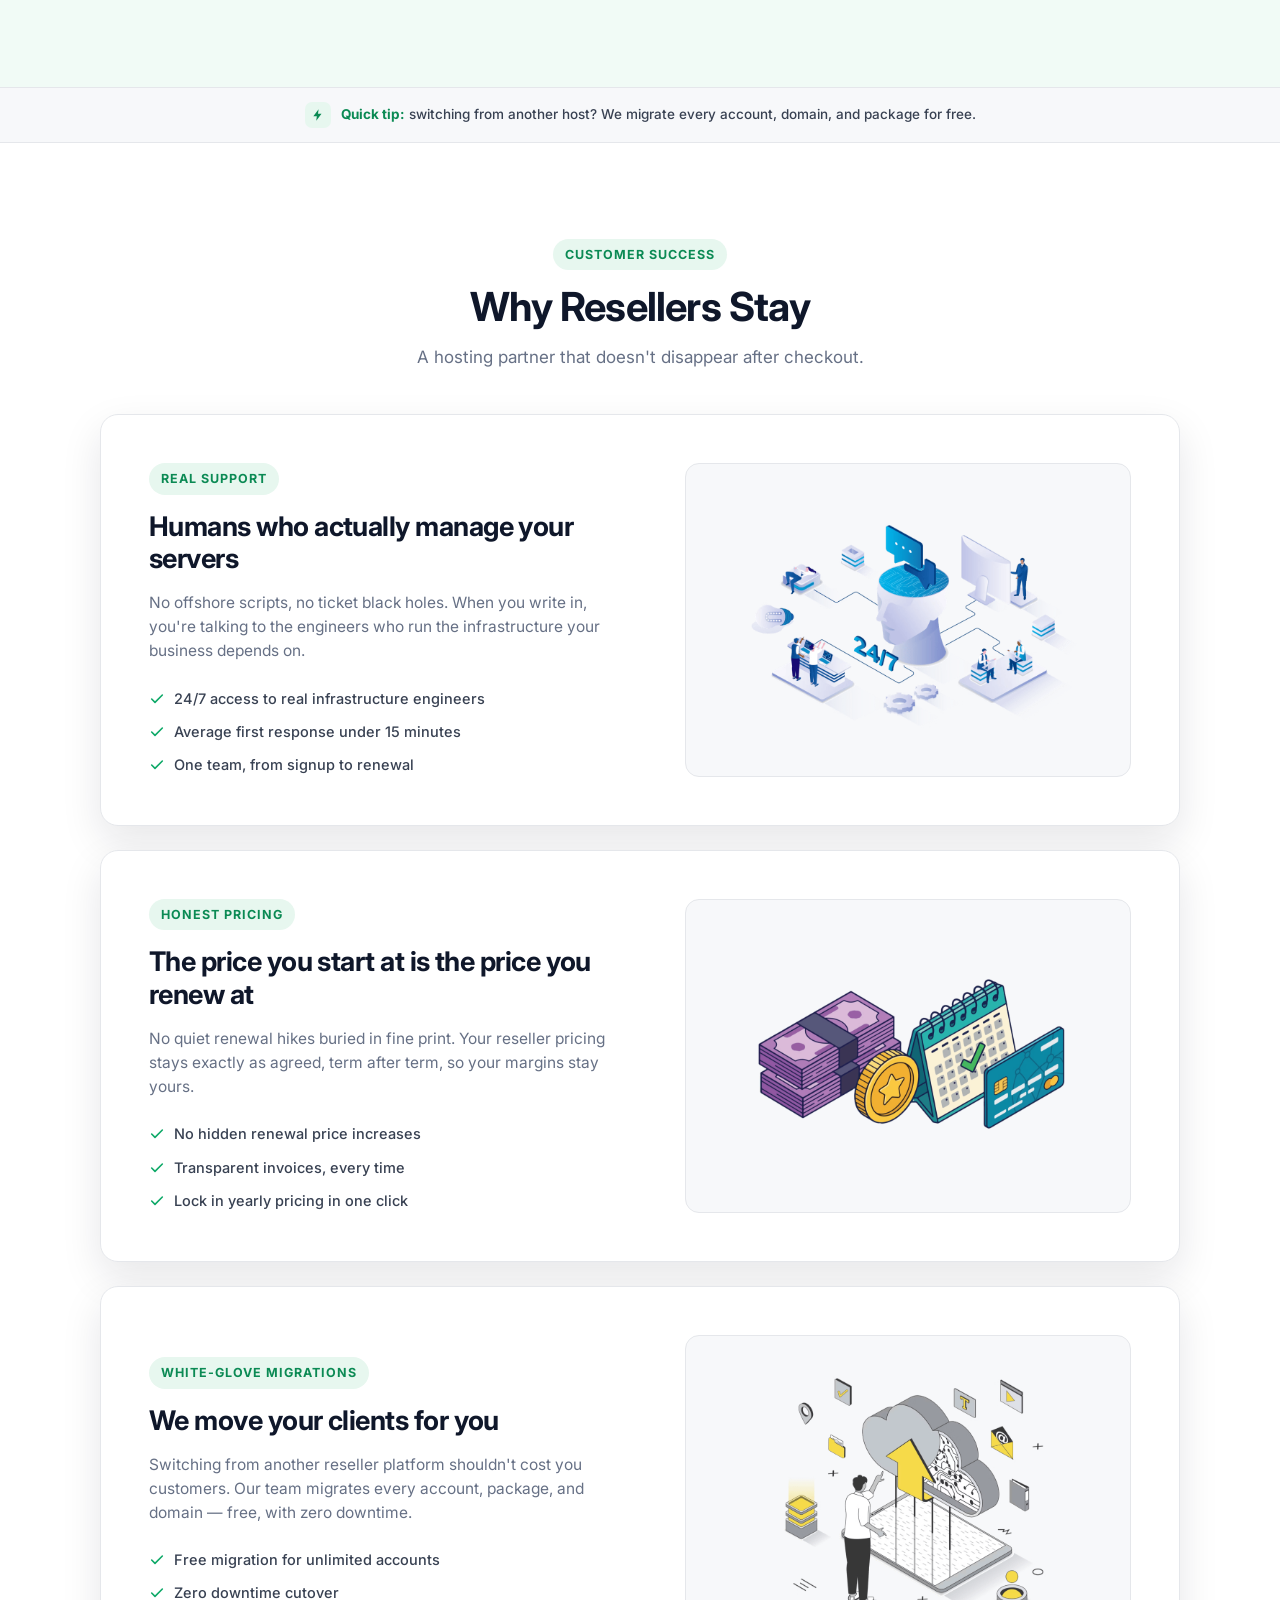
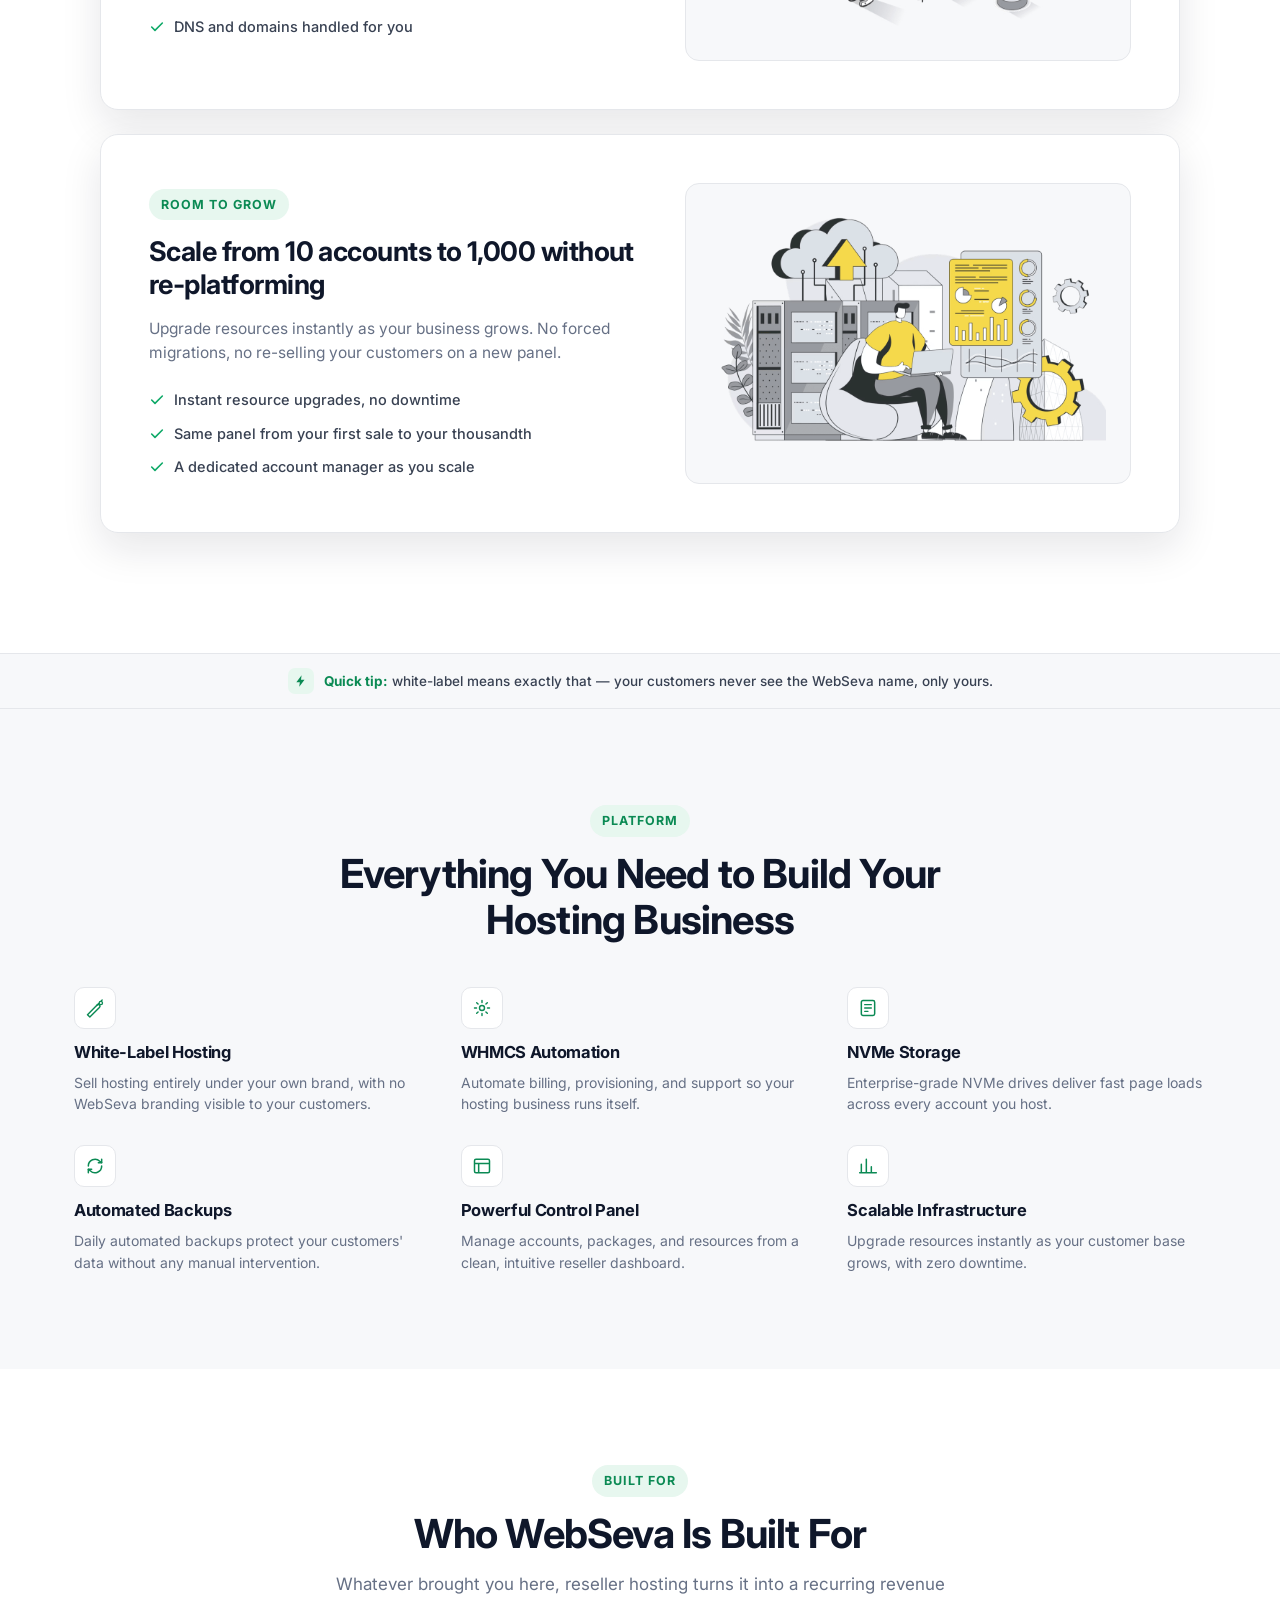
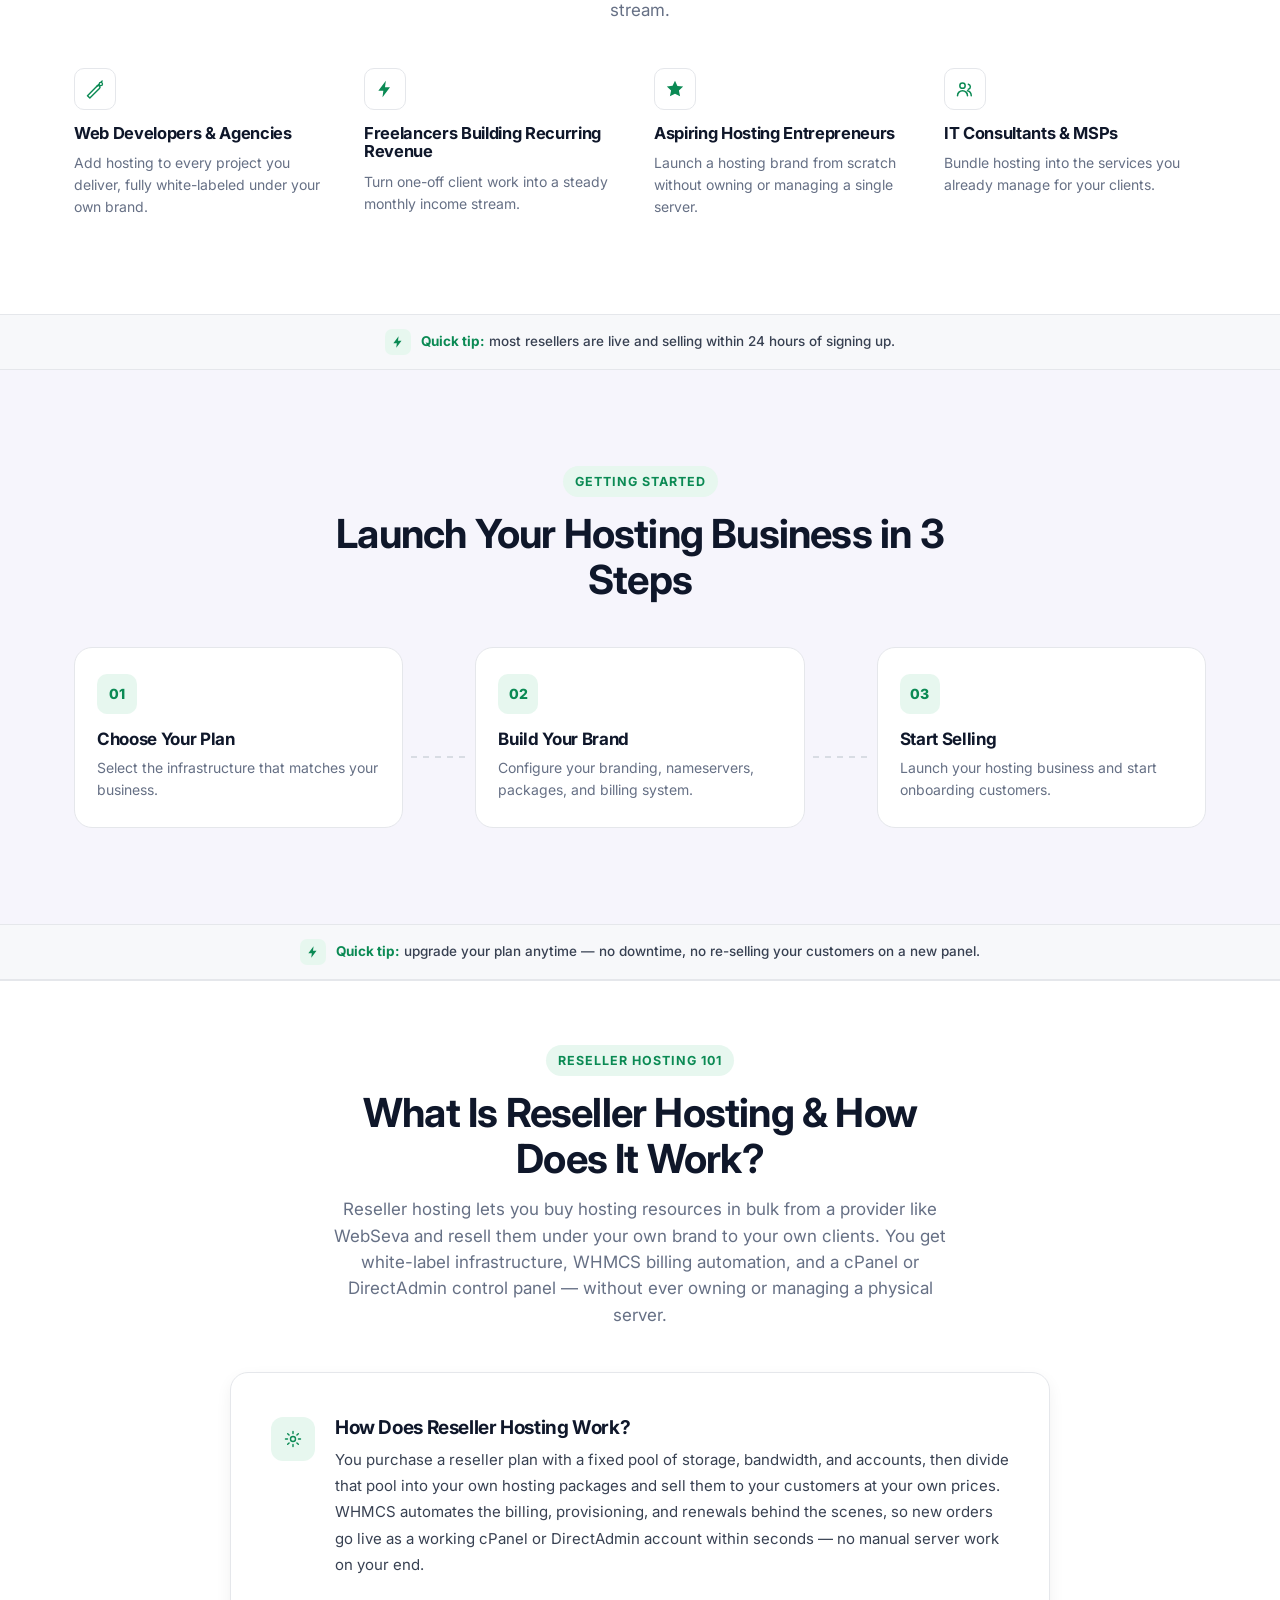
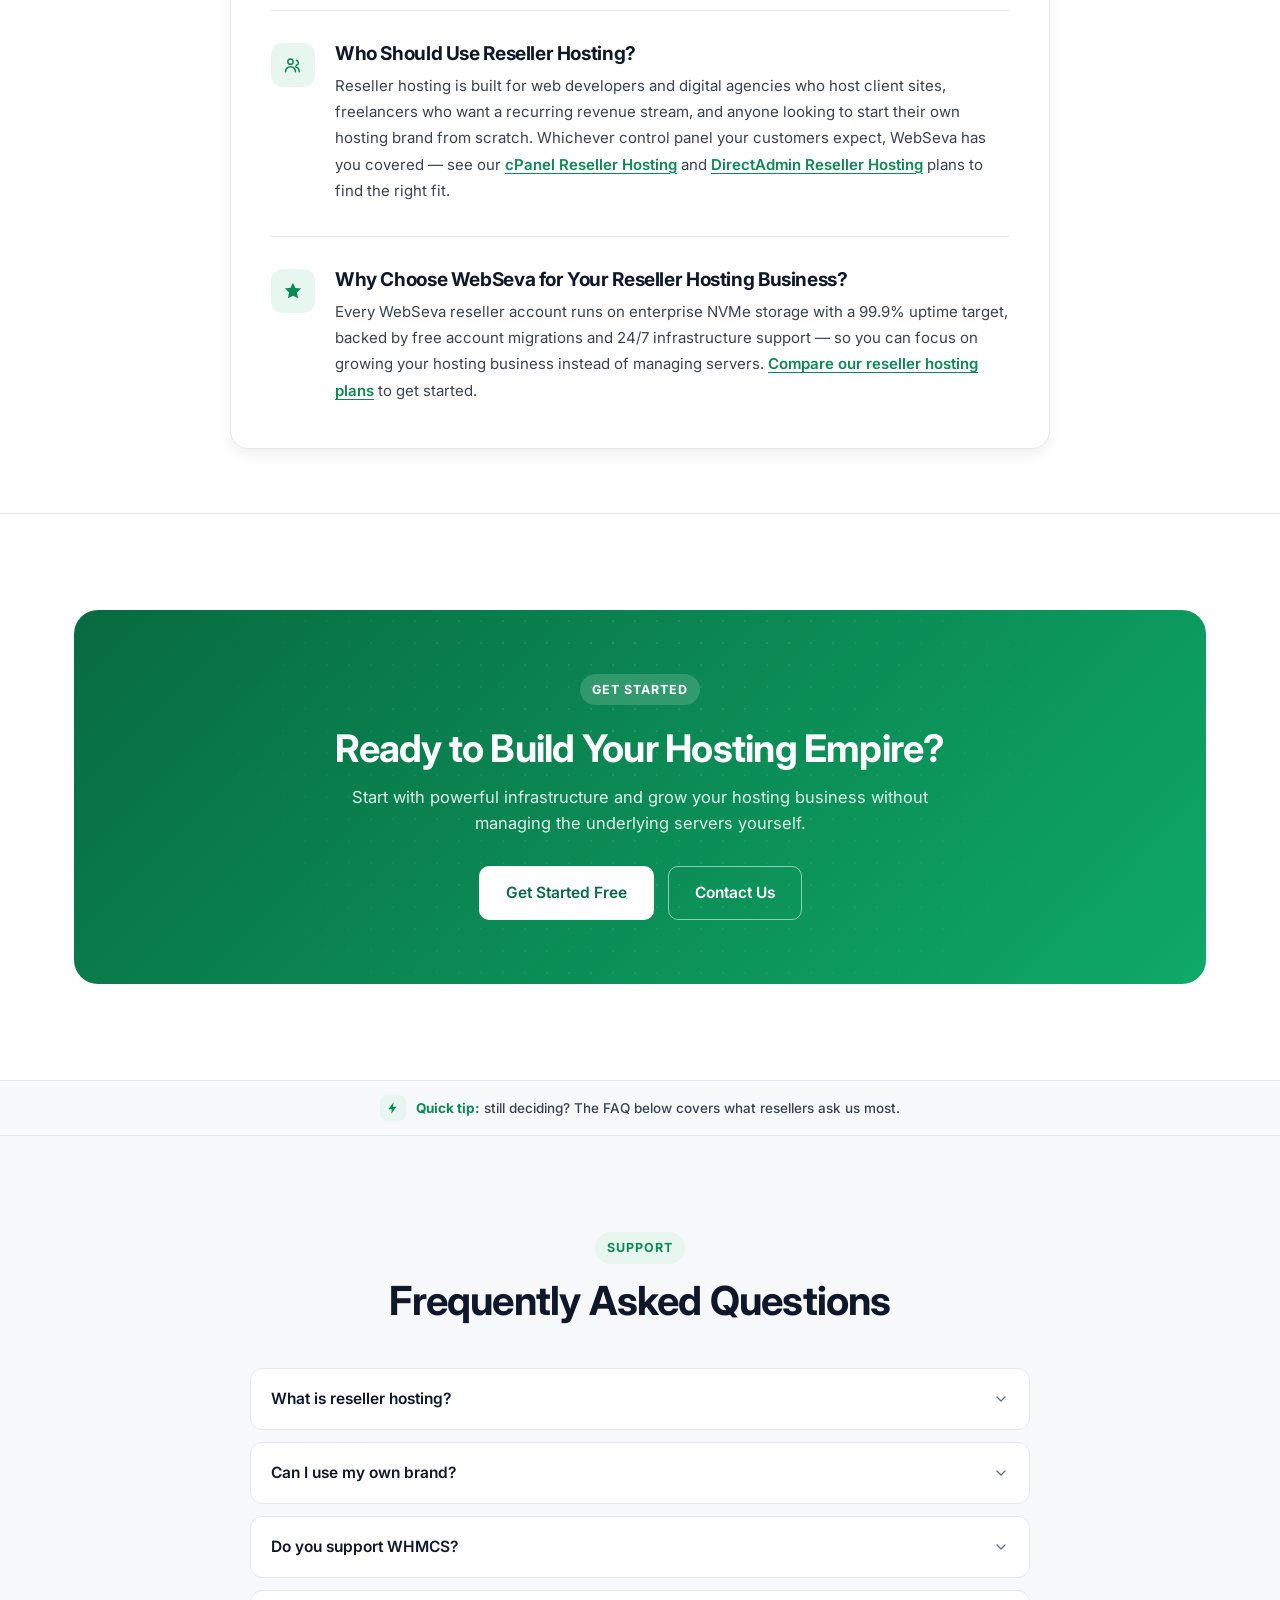
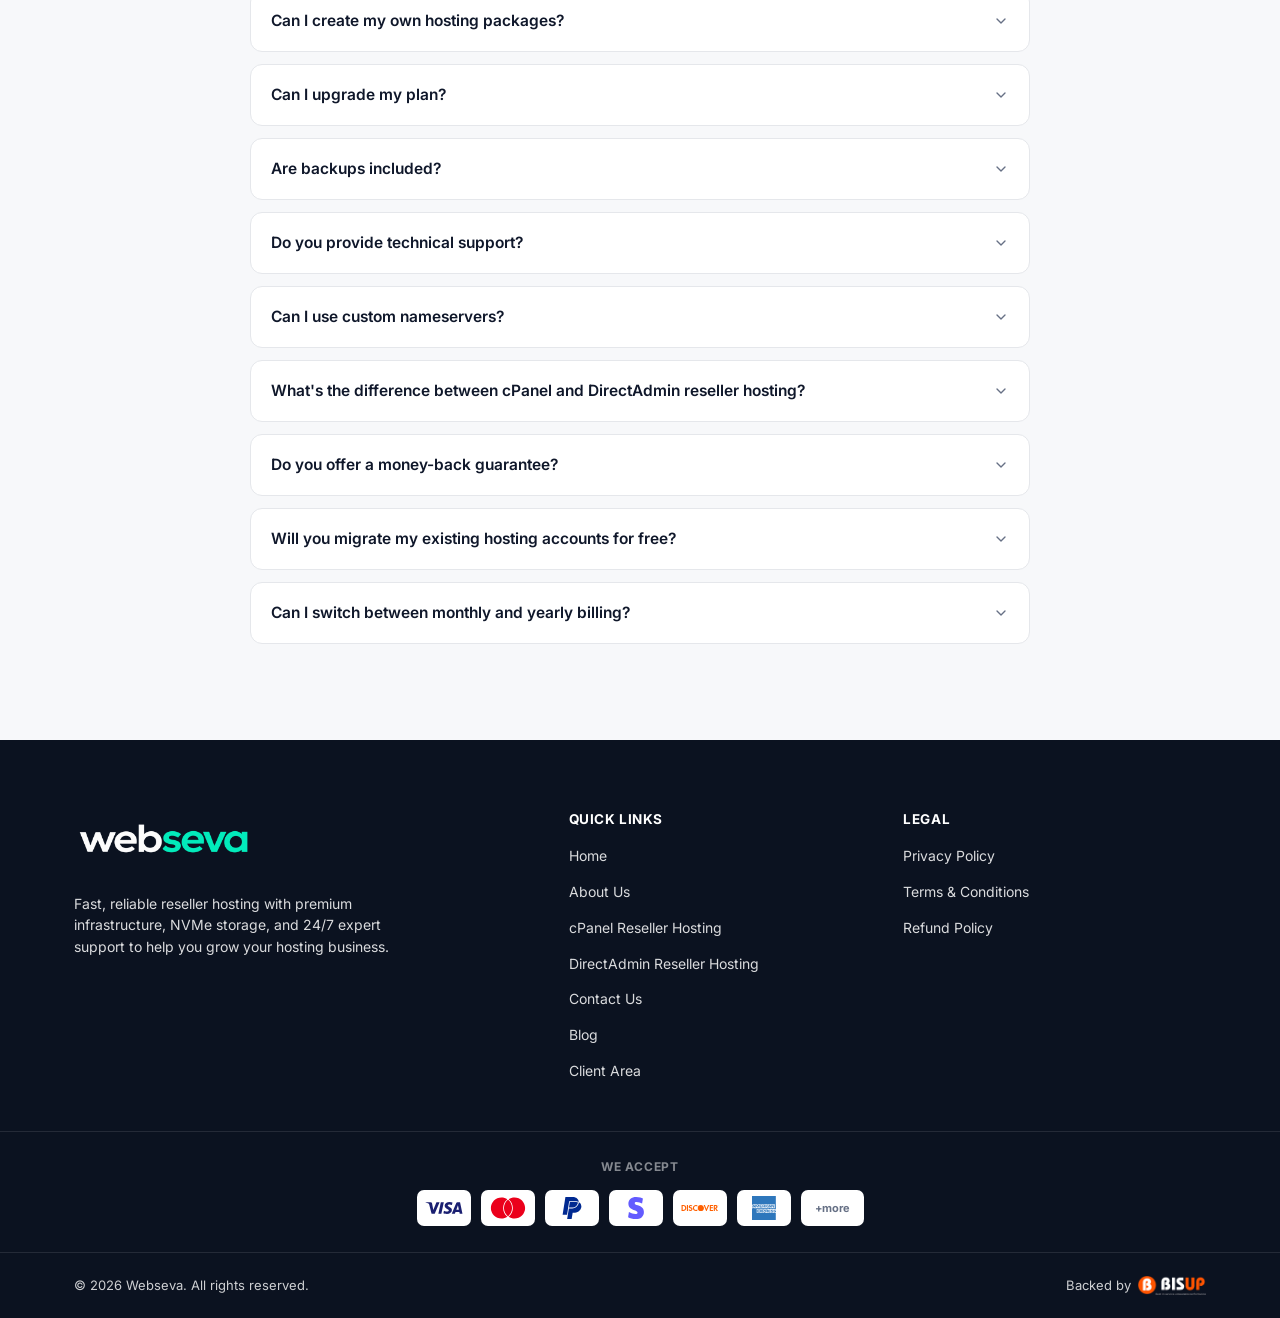
==== commit 82c6dd52: "Weekly content update: new FAQ items + Who It's For sections - Added 1 new FAQ to each of index.html" ====
--- a/index.html
+++ b/index.html
@@ -61,7 +61,8 @@
     {"@type": "Question", "name": "Can I use custom nameservers?", "acceptedAnswer": {"@type": "Answer", "text": "Yes, you can configure fully branded custom nameservers, such as ns1.yourbrand.com, for a completely white-label experience."}},
     {"@type": "Question", "name": "What's the difference between cPanel and DirectAdmin reseller hosting?", "acceptedAnswer": {"@type": "Answer", "text": "Both give you a white-label reseller hosting business — the difference is the control panel. cPanel is the most widely recognized panel in the industry, while DirectAdmin is lighter and more affordable to scale. Compare our cPanel Reseller Hosting and DirectAdmin Reseller Hosting plans to see which fits your business."}},
     {"@type": "Question", "name": "Do you offer a money-back guarantee?", "acceptedAnswer": {"@type": "Answer", "text": "Yes, every plan includes a 30-day money-back guarantee, so you can try WebSeva risk-free."}},
-    {"@type": "Question", "name": "Will you migrate my existing hosting accounts for free?", "acceptedAnswer": {"@type": "Answer", "text": "Yes. Our team migrates your existing accounts, domains, and websites from your current host for free, with minimal downtime."}}
+    {"@type": "Question", "name": "Will you migrate my existing hosting accounts for free?", "acceptedAnswer": {"@type": "Answer", "text": "Yes. Our team migrates your existing accounts, domains, and websites from your current host for free, with minimal downtime."}},
+    {"@type": "Question", "name": "Can I switch between monthly and yearly billing?", "acceptedAnswer": {"@type": "Answer", "text": "Yes — you can switch between monthly and yearly billing anytime from your client area. Paying yearly saves you 17% compared to month-to-month billing."}}
   ]
 }
 </script>
@@ -616,6 +617,39 @@
   </div>
 </section>
 
+<!-- ================= WHO IT'S FOR ================= -->
+<section>
+  <div class="container">
+    <div class="section-head">
+      <span class="eyebrow">Built for</span>
+      <h2>Who WebSeva Is Built For</h2>
+      <p>Whatever brought you here, reseller hosting turns it into a recurring revenue stream.</p>
+    </div>
+    <div class="feature-grid feature-grid-4col">
+      <div class="feature-item">
+        <div class="feature-icon"><svg width="20" height="20"><use href="#icon-whitelabel"/></svg></div>
+        <h3>Web Developers &amp; Agencies</h3>
+        <p>Add hosting to every project you deliver, fully white-labeled under your own brand.</p>
+      </div>
+      <div class="feature-item">
+        <div class="feature-icon"><svg width="20" height="20"><use href="#icon-bolt"/></svg></div>
+        <h3>Freelancers Building Recurring Revenue</h3>
+        <p>Turn one-off client work into a steady monthly income stream.</p>
+      </div>
+      <div class="feature-item">
+        <div class="feature-icon"><svg width="20" height="20"><use href="#icon-star"/></svg></div>
+        <h3>Aspiring Hosting Entrepreneurs</h3>
+        <p>Launch a hosting brand from scratch without owning or managing a single server.</p>
+      </div>
+      <div class="feature-item">
+        <div class="feature-icon"><svg width="20" height="20"><use href="#icon-accounts"/></svg></div>
+        <h3>IT Consultants &amp; MSPs</h3>
+        <p>Bundle hosting into the services you already manage for your clients.</p>
+      </div>
+    </div>
+  </div>
+</section>
+
 <div class="tip-strip">
   <div class="container tip-strip-inner">
     <span class="tip-strip-icon"><svg width="14" height="14"><use href="#icon-bolt"/></svg></span>
@@ -804,6 +838,13 @@
         </button>
         <div class="faq-answer"><p>Yes. Our team migrates your existing accounts, domains, and websites from your current host for free, with minimal downtime.</p></div>
       </div>
+      <div class="faq-item">
+        <button class="faq-question" aria-expanded="false">
+          Can I switch between monthly and yearly billing?
+          <svg width="16" height="16"><use href="#icon-chevron-down"/></svg>
+        </button>
+        <div class="faq-answer"><p>Yes — you can switch between monthly and yearly billing anytime from your client area. Paying yearly saves you 17% compared to month-to-month billing.</p></div>
+      </div>
     </div>
   </div>
 </section>
